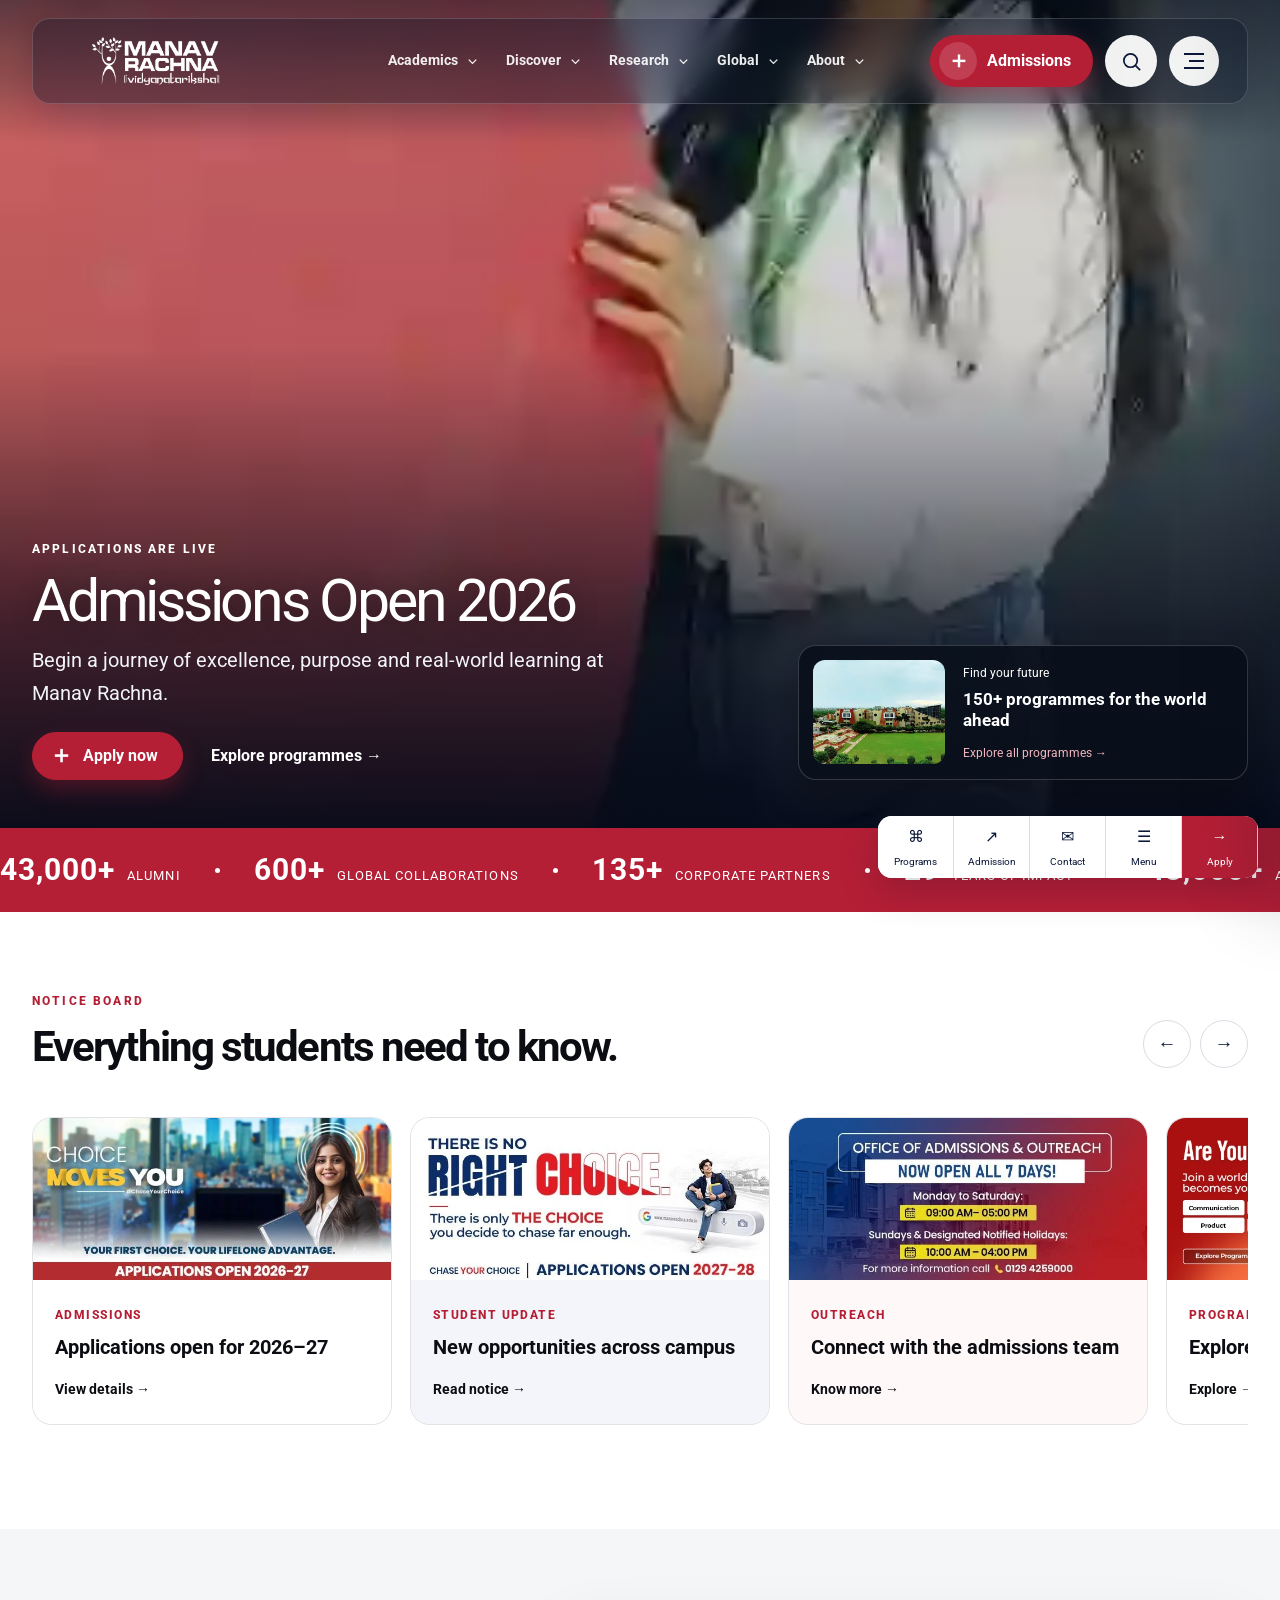
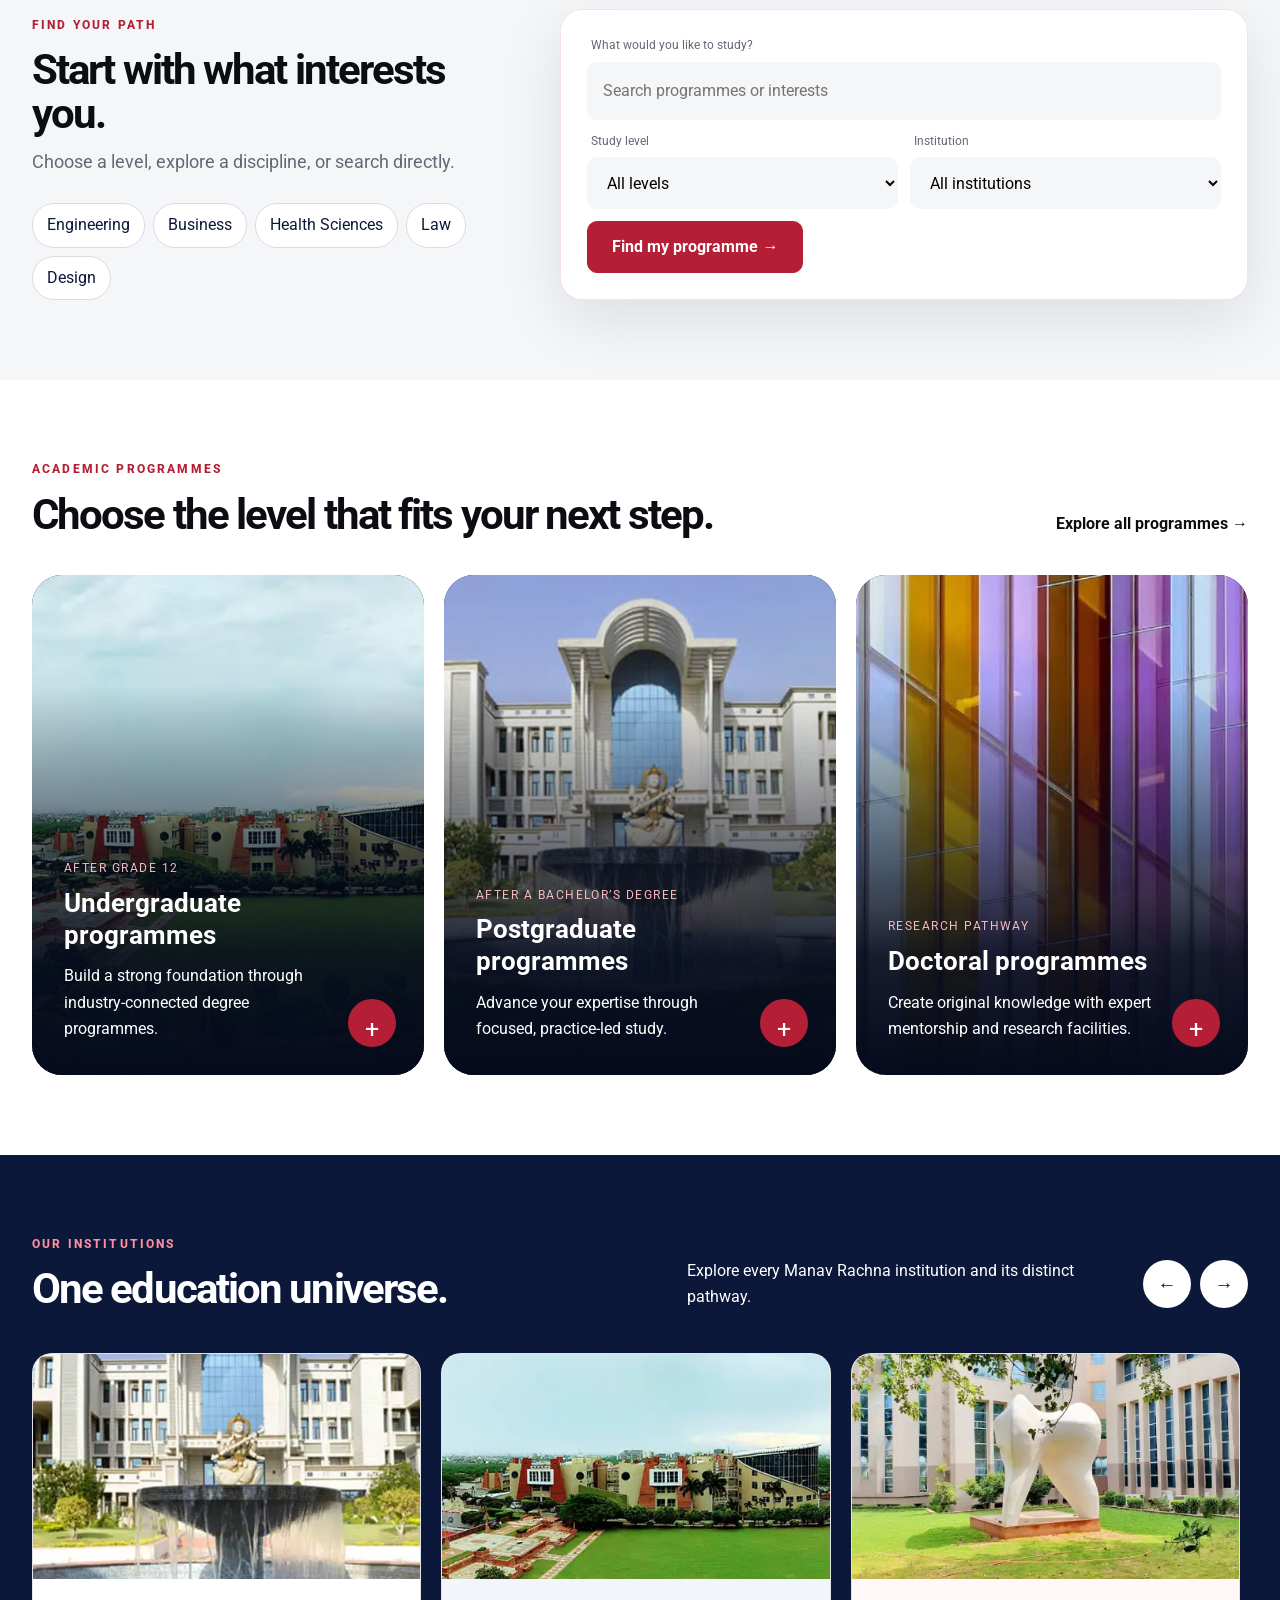
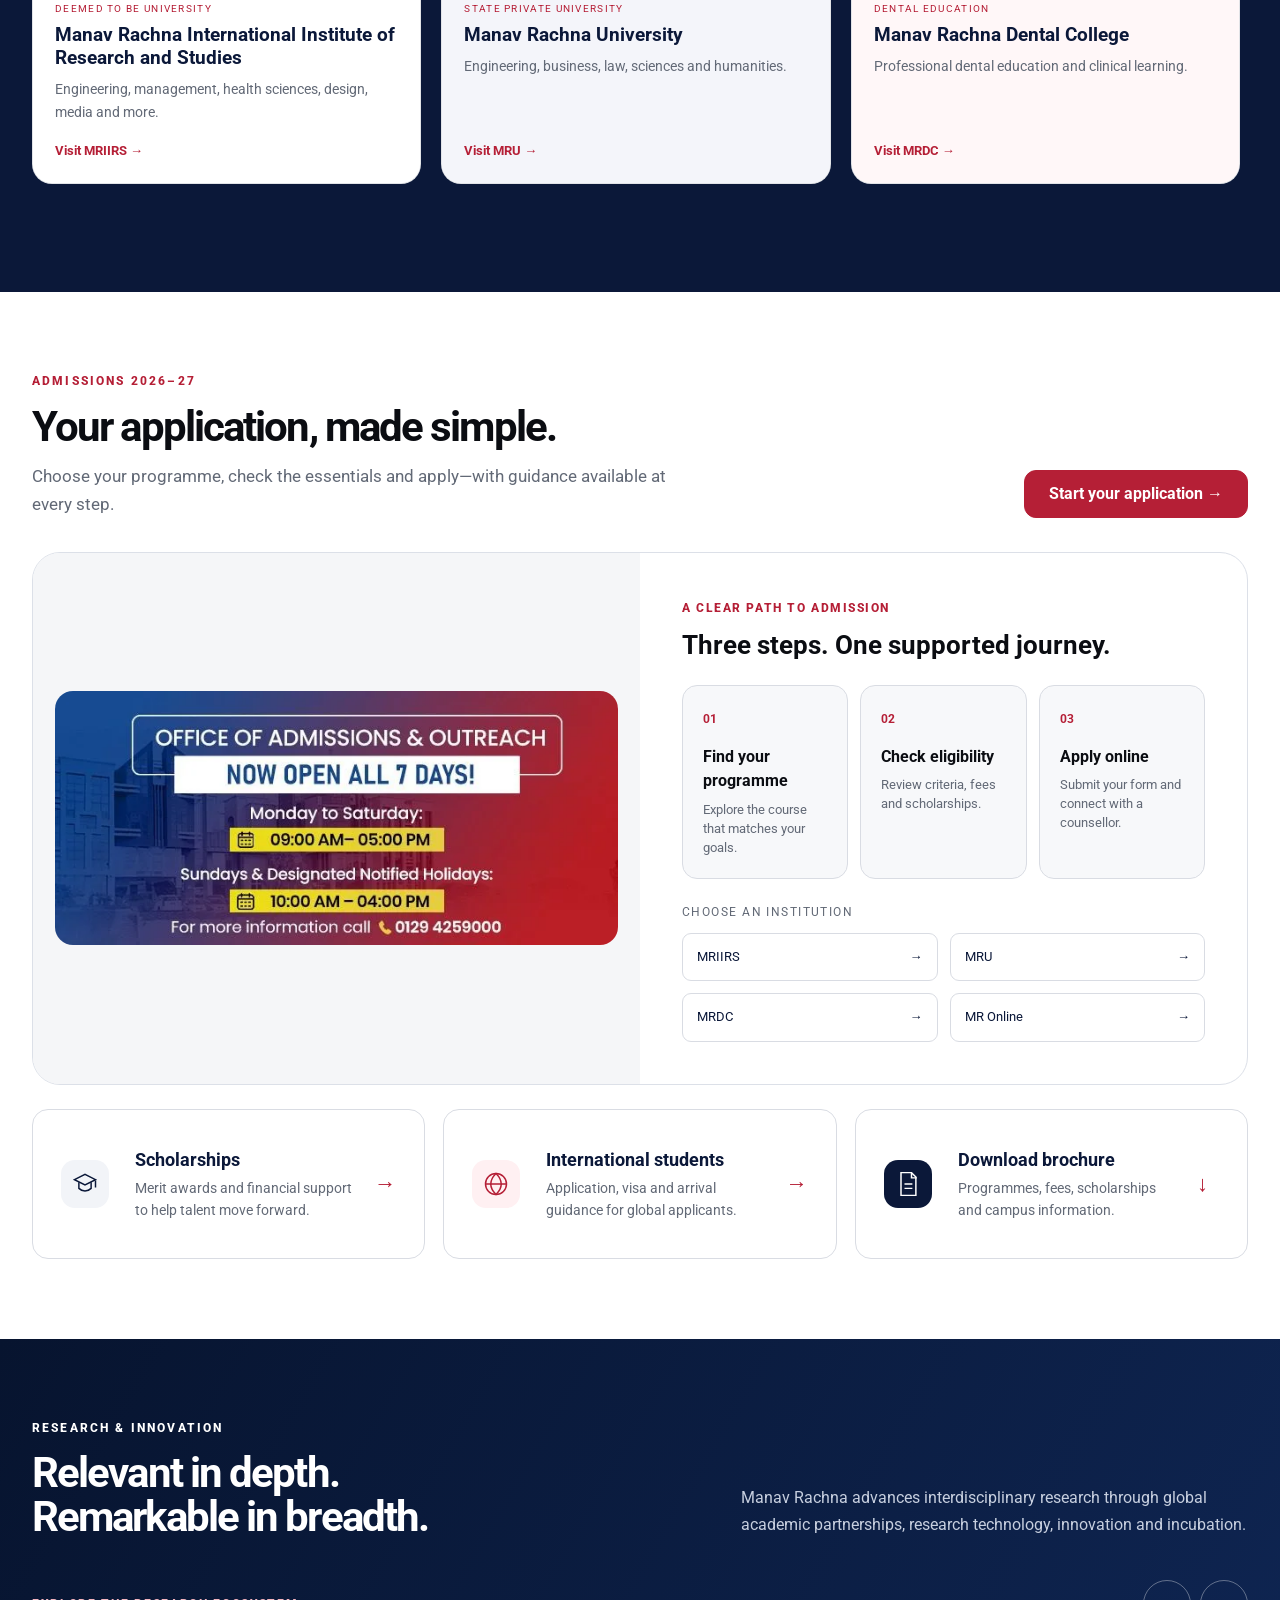
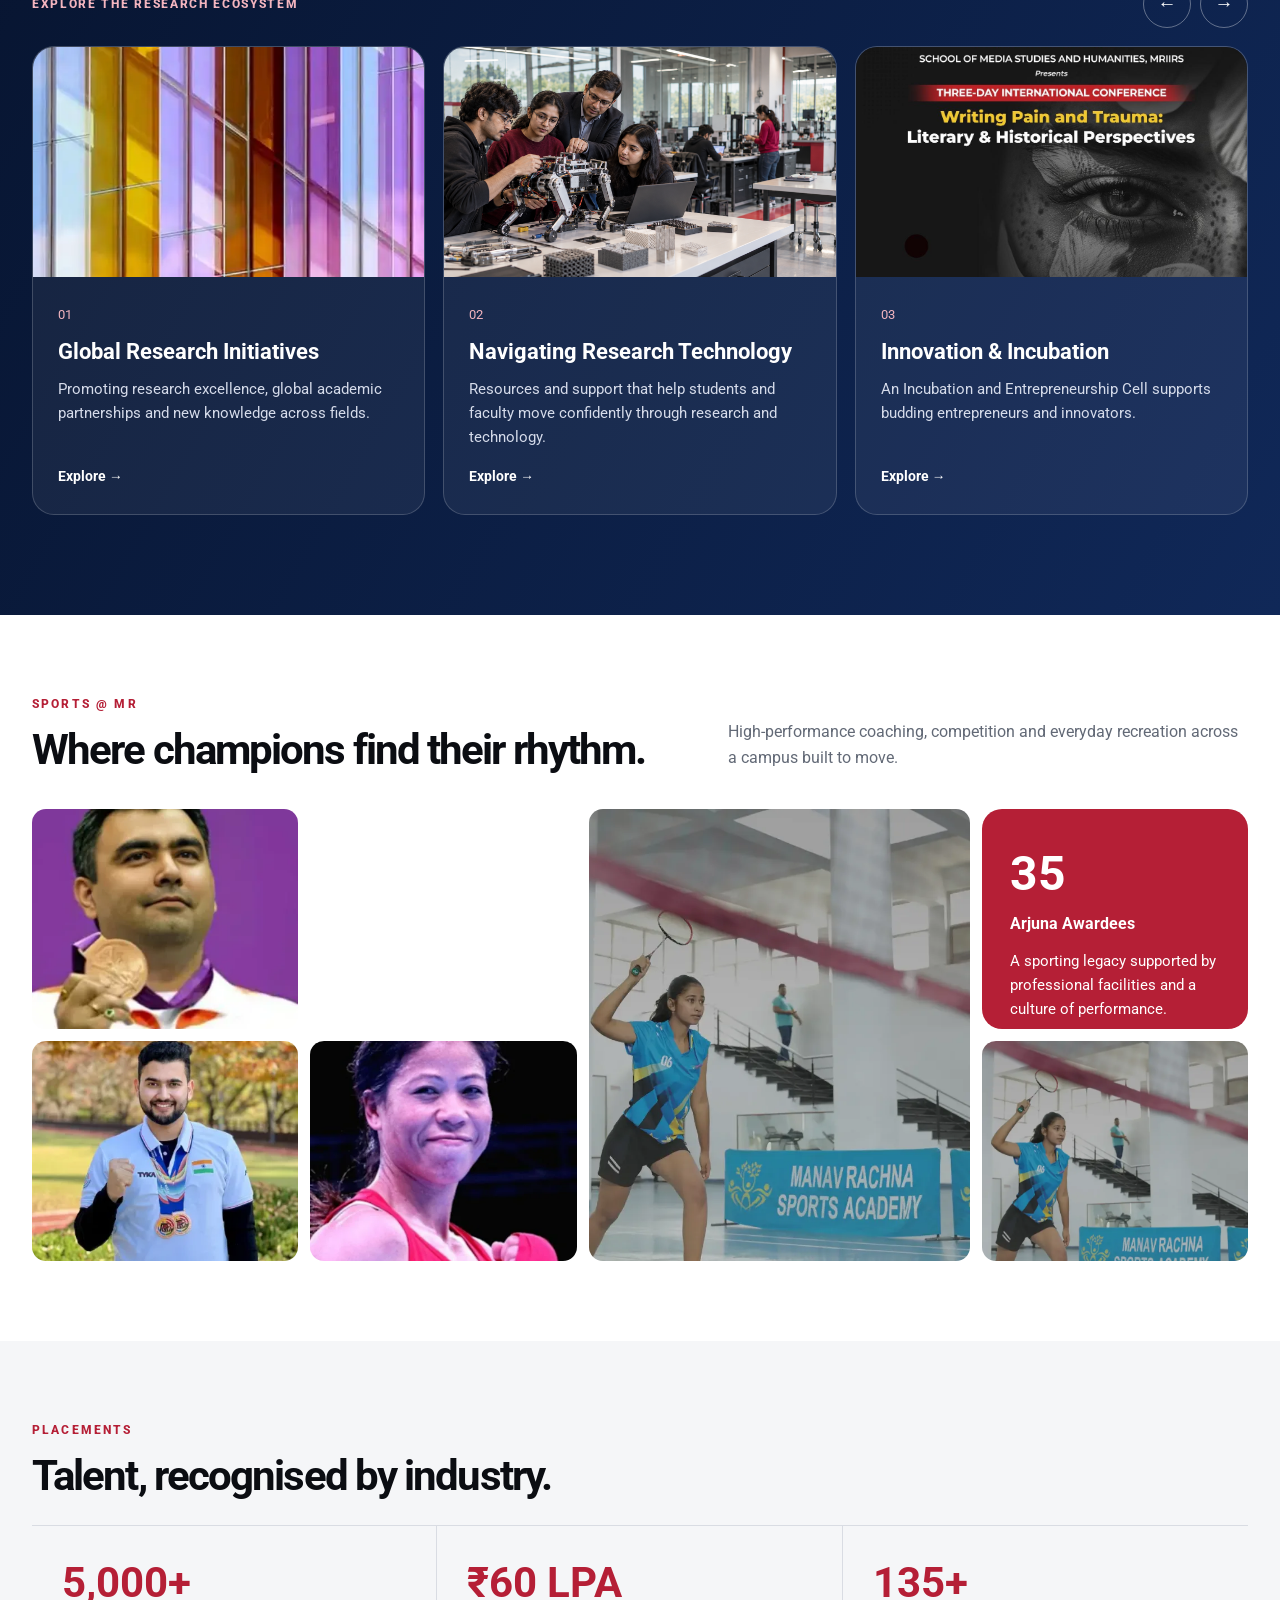
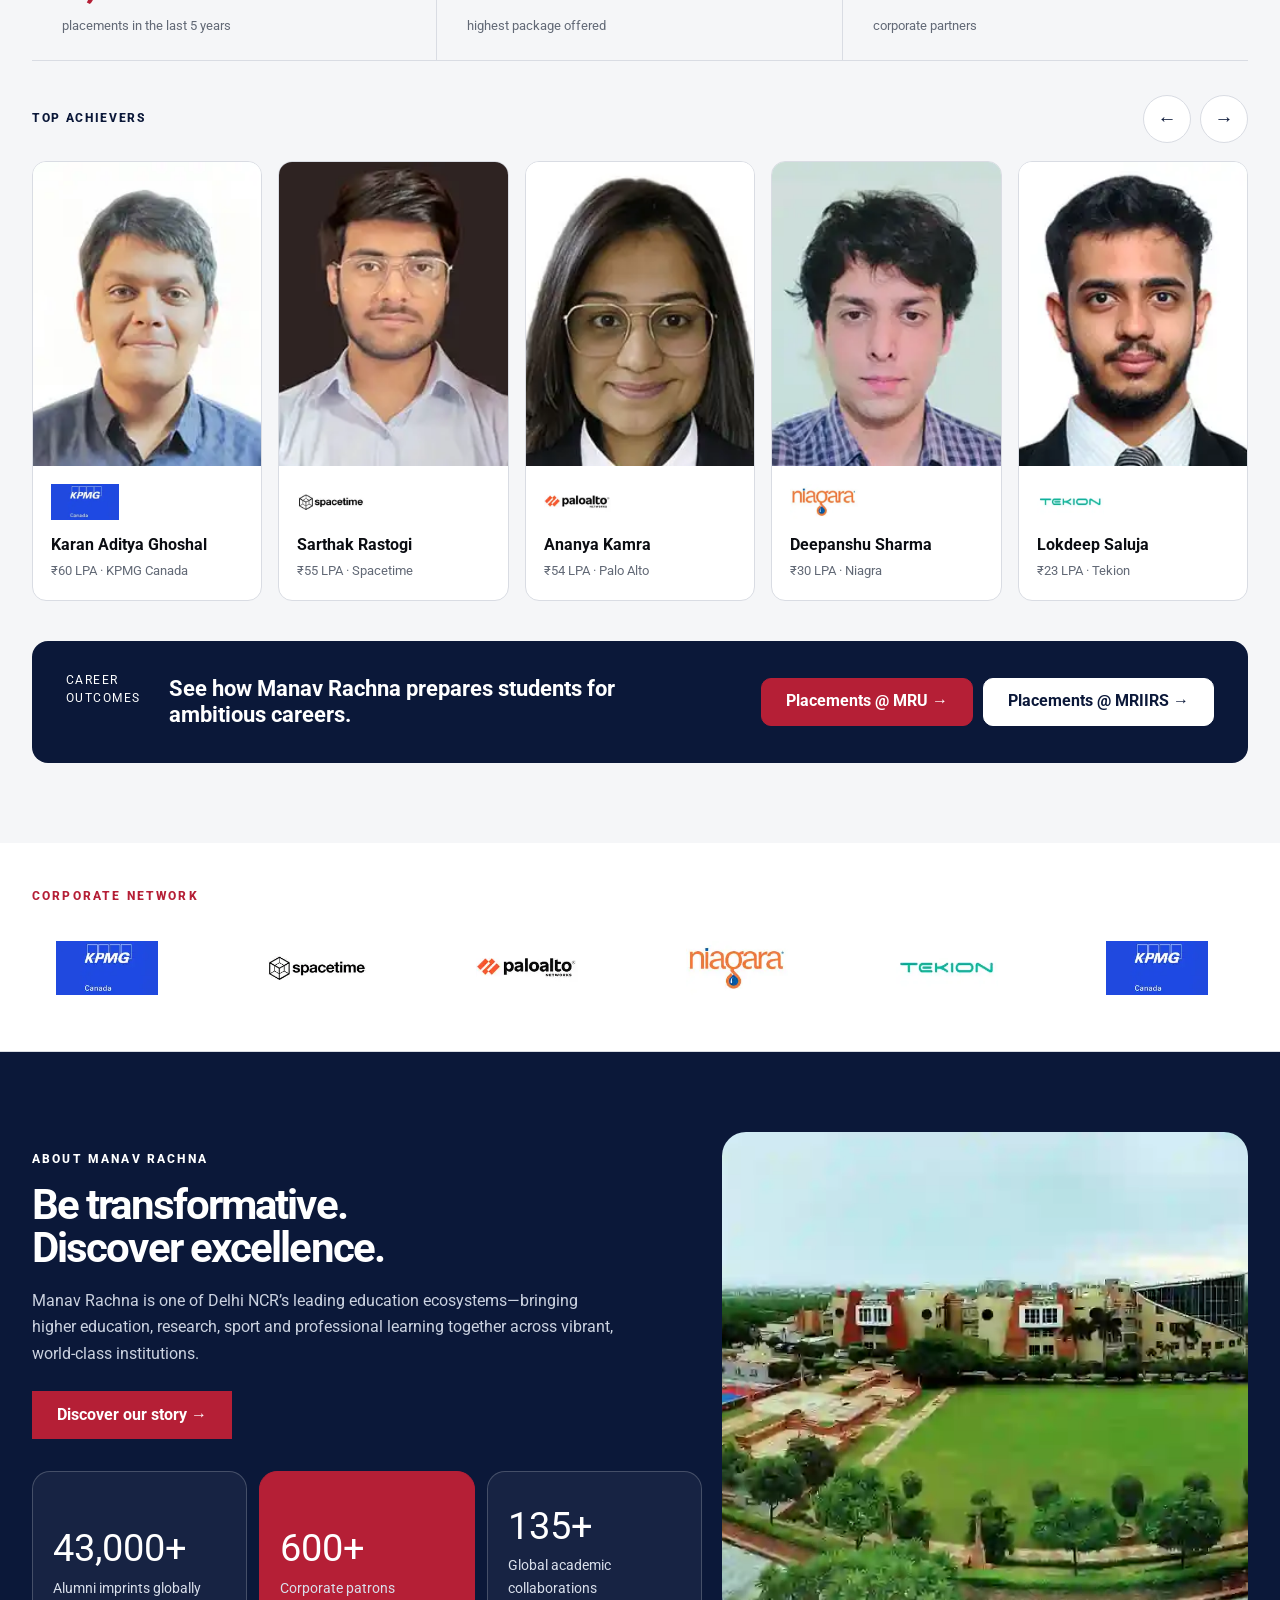
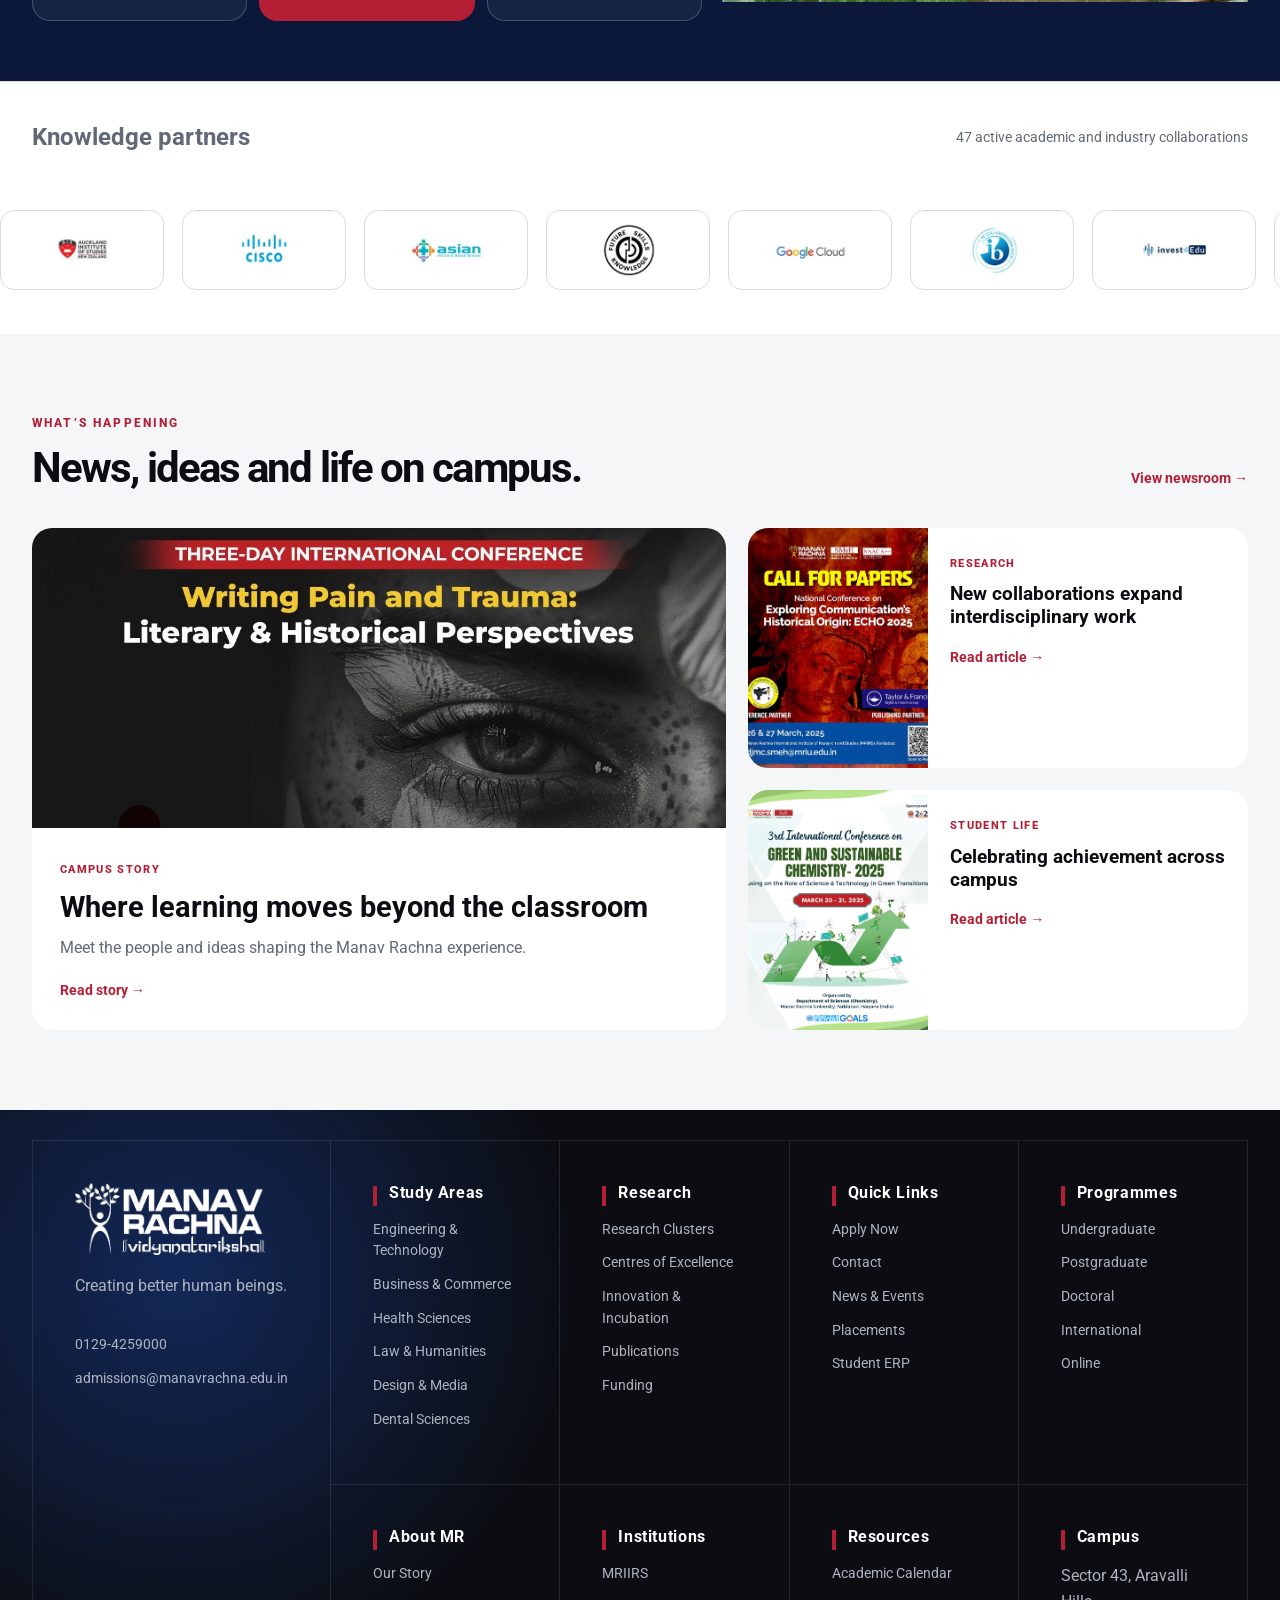
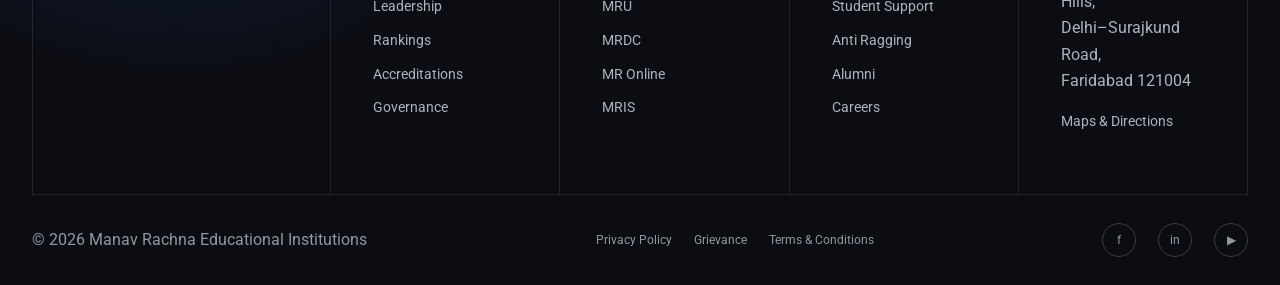
==== index.html @ c0ce1653 "Revert "Move hero stats into dedicated impact strip" This reverts commit 8617b9348f860c47206bb732fe9" ====
<!doctype html><html lang="en"><head><meta charset="utf-8"><meta name="viewport" content="width=device-width,initial-scale=1"><meta name="description" content="Manav Rachna homepage redesign concept"><title>Manav Rachna | Homepage Concept</title><link rel="preconnect" href="https://fonts.googleapis.com"><link rel="preconnect" href="https://fonts.gstatic.com" crossorigin><link href="https://fonts.googleapis.com/css2?family=Roboto:wght@300;400;500;600;700;900&display=swap" rel="stylesheet"><link rel="stylesheet" href="styles.css"></head><body>
<a class="skip-link" href="#main">Skip to content</a>
<header class="site-header" id="top"><div class="main-nav shell"><a class="brand" href="#top"><img src="assets/manav-rachna-logo.png" alt="Manav Rachna"></a><nav class="desktop-nav" aria-label="Primary"><button data-menu="academics">Academics <svg viewBox="0 0 16 16" aria-hidden="true"><path d="m4 6 4 4 4-4"/></svg></button><button data-menu="discover">Discover <svg viewBox="0 0 16 16" aria-hidden="true"><path d="m4 6 4 4 4-4"/></svg></button><button data-menu="research">Research <svg viewBox="0 0 16 16" aria-hidden="true"><path d="m4 6 4 4 4-4"/></svg></button><button data-menu="global">Global <svg viewBox="0 0 16 16" aria-hidden="true"><path d="m4 6 4 4 4-4"/></svg></button><button data-menu="about">About <svg viewBox="0 0 16 16" aria-hidden="true"><path d="m4 6 4 4 4-4"/></svg></button></nav><div class="header-actions"><a class="header-admission" href="https://apply.manavrachna.edu.in/"><span>＋</span> Admissions</a><button class="search" aria-label="Search"><svg viewBox="0 0 24 24" aria-hidden="true"><circle cx="11" cy="11" r="7"/><path d="m16 16 5 5"/></svg></button><button class="menu-btn" aria-expanded="false" aria-label="Open navigation"><i></i><i></i><i></i></button></div></div>
<div class="mega-wrap" aria-hidden="true">
<div class="mega shell" id="mega-academics"><div class="mega-side"><span class="eyebrow">Academics</span><h2>Choose your learning path.</h2><a class="mega-cta" href="#programs">View all programmes →</a></div><div class="mega-column"><h3>Study level</h3><a href="#programs">Undergraduate</a><a href="#programs">Postgraduate</a><a href="#programs">Doctoral Programmes</a><a href="#programs">Online Education</a></div><div class="mega-column"><h3>MRIIRS schools</h3><a href="#institutions">Engineering & Technology</a><a href="#institutions">Computer Applications</a><a href="#institutions">Leadership & Management</a><a href="#institutions">Allied Health Sciences</a><a href="#institutions">Design · Media · Commerce</a></div><div class="mega-column"><h3>MRU schools</h3><a href="#institutions">Engineering</a><a href="#institutions">Business</a><a href="#institutions">Law</a><a href="#institutions">Education & Humanities</a><a href="#institutions">Sciences</a></div></div>
<div class="mega shell" id="mega-discover"><div class="mega-side"><span class="eyebrow">Discover</span><h2>Campus life beyond the classroom.</h2><a class="mega-cta" href="#sports">Explore life at MR →</a></div><div class="mega-column"><h3>Campus experience</h3><a href="#sports">Sports @ MR</a><a href="#events">Life at Manav Rachna</a><a href="#events">Beyond Academics</a><a href="#">Virtual Tour</a><a href="#">Ragging Free Campus</a></div><div class="mega-column"><h3>Students & careers</h3><a href="#placements">Career Management Centre</a><a href="#">Student Facilitation Centre</a><a href="#">Manovriti</a><a href="#">Student Grievances</a><a href="#">Student ERP</a></div><div class="mega-column"><h3>In the community</h3><a href="#events">News & Events</a><a href="#events">Campus Buzz</a><a href="#events">Radio Manav Rachna</a><a href="#about">Give @ MR</a><a href="#contact">Careers at MR</a></div></div>
<div class="mega shell" id="mega-research"><div class="mega-side"><span class="eyebrow">Research</span><h2>Research with relevance and depth.</h2><a class="mega-cta" href="#research">Explore research →</a></div><div class="mega-column"><h3>Explore</h3><a href="#research">Research Clusters</a><a href="#research">Global Research Initiatives</a><a href="#research">Awards & Accomplishments</a><a href="#research">Journals</a></div><div class="mega-column"><h3>Innovation</h3><a href="#research">Innovation</a><a href="#research">Incubation</a><a href="#research">Funding Opportunities</a><a href="#research">Research Technology</a></div><div class="mega-column"><h3>Centres</h3><a href="#research">Centres of Excellence</a><a href="#research">Advanced Water Technology</a><a href="#research">Centre for Distance Education</a><a href="#research">Corporate Partnerships</a></div></div>
<div class="mega shell" id="mega-global"><div class="mega-side"><span class="eyebrow">Global</span><h2>Learning without borders.</h2><a class="mega-cta" href="#about">See global impact →</a></div><div class="mega-column"><h3>Global engagement</h3><a href="#">International Collaborations</a><a href="#">MR Global Connect</a><a href="#">Global Mobility Programs</a><a href="#">Beyond the Borders</a></div><div class="mega-column"><h3>Institutions</h3><a href="#institutions">MRIIRS</a><a href="#institutions">MRU</a><a href="#institutions">MRDC</a><a href="#institutions">MR Online</a><a href="#institutions">MRIS</a></div><div class="mega-column"><h3>Admissions</h3><a href="#admissions">Apply Now</a><a href="#admissions">Scholarships</a><a href="#admissions">International Students</a><a href="#admissions">Download Brochure</a></div></div>
<div class="mega shell" id="mega-about"><div class="mega-side"><span class="eyebrow">About MR</span><h2>Education shaped by purpose.</h2><a class="mega-cta" href="#about">Our story →</a></div><div class="mega-column"><h3>Who we are</h3><a href="#about">Overview</a><a href="#about">Founder’s Vision & Mission</a><a href="#about">Leadership Team</a><a href="#about">Our Legacy</a><a href="#about">Values & Strengths</a></div><div class="mega-column"><h3>Recognition</h3><a href="#about">Accreditations & Ranking</a><a href="#about">The Ripple Effect</a><a href="#about">Equity & Inclusion</a><a href="#about">Alumni</a></div><div class="mega-column"><h3>Connect</h3><a href="#events">Media Coverage</a><a href="#events">Notices & Announcements</a><a href="#contact">Contact Us</a><a href="#contact">Careers</a></div></div></div>
<aside class="mobile-drawer" aria-hidden="true"><div class="drawer-head"><img src="assets/manav-rachna-logo.png" alt="Manav Rachna"><button class="drawer-close" aria-label="Close menu">×</button></div><div class="drawer-grid"><section><h3>Academics</h3><a href="#programs">Undergraduate</a><a href="#programs">Postgraduate</a><a href="#programs">Doctoral Programmes</a><a href="#institutions">Schools & Institutions</a></section><section><h3>Discover</h3><a href="#sports">Sports @ MR</a><a href="#events">Campus Life</a><a href="#placements">Placements</a><a href="#events">News & Events</a></section><section><h3>Research & Global</h3><a href="#research">Research Clusters</a><a href="#research">Innovation & Incubation</a><a href="#">International Collaborations</a><a href="#">Global Mobility</a></section><section><h3>About MR</h3><a href="#about">Our Story</a><a href="#about">Leadership</a><a href="#about">Rankings & Accreditations</a><a href="#contact">Contact</a></section></div><div class="drawer-foot"><p>Ready to take the next step?</p><a class="button" href="#admissions">Start your application →</a></div></aside></header>
<main id="main"><section class="hero"><div class="hero-media"><video autoplay muted loop playsinline poster="assets/mr/6a9a65b21e1111788503474.webp"><source src="assets/mr/2-video_ont9hO4E.mp4" type="video/mp4"></video></div><div class="hero-panel"><div class="shell hero-content"><div><span class="eyebrow light">Applications are live</span><h1>Admissions Open 2026</h1><p>Begin a journey of excellence, purpose and real-world learning at Manav Rachna.</p><div class="hero-actions"><a class="button" href="https://apply.manavrachna.edu.in/"><span>＋</span> Apply now</a><a class="text-link light" href="#program-search">Explore programmes →</a></div></div><article class="hero-promo"><img src="assets/mr/65715f09c1e2c1701928713.webp" alt="Manav Rachna University campus"><div><span>Find your future</span><h3>150+ programmes for the world ahead</h3><a href="#programs">Explore all programmes →</a></div></article></div></div></section>
<div class="stats-marquee"><div><span><b data-count="43000" data-suffix="+">0</b> Alumni</span><i></i><span><b data-count="600" data-suffix="+">0</b> Global collaborations</span><i></i><span><b data-count="135" data-suffix="+">0</b> Corporate partners</span><i></i><span><b data-count="29">0</b> Years of impact</span><i></i><span><b data-count="43000" data-suffix="+">0</b> Alumni</span><i></i><span><b data-count="600" data-suffix="+">0</b> Global collaborations</span><i></i><span><b data-count="135" data-suffix="+">0</b> Corporate partners</span><i></i><span><b data-count="29">0</b> Years of impact</span></div></div>
<section class="section notices" id="notices"><div class="shell"><div class="split-head"><div><span class="eyebrow">Notice board</span><h2>Everything students need to know.</h2></div><div class="slider-controls"><button class="notice-prev" aria-label="Previous notices">←</button><button class="notice-next" aria-label="Next notices">→</button></div></div><div class="notice-scroller"><article><img src="assets/mr/notices/Applicationopen26-27.webp" alt="Admissions open 2026-27"><div><span>Admissions</span><h3>Applications open for 2026–27</h3><a href="#admissions">View details →</a></div></article><article><img src="assets/mr/notices/new_slider.webp" alt="Manav Rachna student notice"><div><span>Student update</span><h3>New opportunities across campus</h3><a href="#">Read notice →</a></div></article><article><img src="assets/mr/notices/Admissions&amp;Outreach.webp" alt="Admissions and outreach"><div><span>Outreach</span><h3>Connect with the admissions team</h3><a href="#contact">Know more →</a></div></article><article><img src="assets/mr/notices/Website card Design.webp" alt="Design programmes"><div><span>Programmes</span><h3>Explore careers in design</h3><a href="#programs">Explore →</a></div></article><article><img src="assets/mr/notices/Website card LAW.webp" alt="Law programmes"><div><span>Programmes</span><h3>Build your future in law</h3><a href="#programs">Explore →</a></div></article><article><img src="assets/mr/notices/Website card MBA (1).webp" alt="MBA programmes"><div><span>Programmes</span><h3>Management for the modern world</h3><a href="#programs">Explore →</a></div></article><article><img src="assets/mr/notices/mindler_card.webp" alt="Career guidance"><div><span>Guidance</span><h3>Career discovery and counselling</h3><a href="#">Learn more →</a></div></article></div></div></section>
<section class="section program-search" id="program-search"><div class="shell search-layout"><div class="path-intro"><span class="eyebrow">Find your path</span><h2>Start with what interests you.</h2><p>Choose a level, explore a discipline, or search directly.</p><div class="path-chips"><button>Engineering</button><button>Business</button><button>Health Sciences</button><button>Law</button><button>Design</button></div></div><form class="finder"><label><span>What would you like to study?</span><input type="search" placeholder="Search programmes or interests"></label><div class="finder-row"><label><span>Study level</span><select><option>All levels</option><option>Undergraduate</option><option>Postgraduate</option><option>Doctoral</option></select></label><label><span>Institution</span><select><option>All institutions</option><option>MRIIRS</option><option>MRU</option><option>MRDC</option></select></label></div><button class="button">Find my programme →</button></form></div></section>
<section class="section programs" id="programs"><div class="shell"><div class="section-head"><div><span class="eyebrow">Academic programmes</span><h2>Choose the level that fits your next step.</h2></div><a class="text-link" href="#program-search">Explore all programmes →</a></div><div class="academic-showcase"><a class="academic-card" href="#program-search"><img src="assets/mr/65715f09c1e2c1701928713.webp" alt="Undergraduate students at Manav Rachna"><div><small>After Grade 12</small><h3>Undergraduate programmes</h3><p>Build a strong foundation through industry-connected degree programmes.</p><span>Explore UG +</span></div></a><a class="academic-card" href="#program-search"><img src="assets/mr/65715f28889b31701928744.webp" alt="Postgraduate learning at Manav Rachna"><div><small>After a Bachelor’s degree</small><h3>Postgraduate programmes</h3><p>Advance your expertise through focused, practice-led study.</p><span>Explore PG +</span></div></a><a class="academic-card" href="#program-search"><img src="assets/mr/bitology.webp" alt="Research at Manav Rachna"><div><small>Research pathway</small><h3>Doctoral programmes</h3><p>Create original knowledge with expert mentorship and research facilities.</p><span>Explore PhD +</span></div></a></div></div></section>
<section class="section gray institutions" id="institutions"><div class="shell"><div class="section-head"><div><span class="eyebrow">Our institutions</span><h2>One education universe.</h2></div><div class="section-tools"><p>Explore every Manav Rachna institution and its distinct pathway.</p><div class="slider-controls"><button class="institution-prev" aria-label="Previous institution">←</button><button class="institution-next" aria-label="Next institution">→</button></div></div></div><div class="institution-track"><a class="institution-card" href="https://manavrachna.edu.in/mriirs"><img src="assets/mr/65715f28889b31701928744.webp" alt="MRIIRS campus"><div><span>Deemed to be University</span><h3>Manav Rachna International Institute of Research and Studies</h3><p>Engineering, management, health sciences, design, media and more.</p><b>Visit MRIIRS →</b></div></a><a class="institution-card" href="https://manavrachna.edu.in/mru"><img src="assets/mr/65715f09c1e2c1701928713.webp" alt="Manav Rachna University campus"><div><span>State Private University</span><h3>Manav Rachna University</h3><p>Engineering, business, law, sciences and humanities.</p><b>Visit MRU →</b></div></a><a class="institution-card" href="https://manavrachna.edu.in/mrdc"><img src="assets/mr/658f9d5123bd51703910737.webp" alt="Dental College"><div><span>Dental education</span><h3>Manav Rachna Dental College</h3><p>Professional dental education and clinical learning.</p><b>Visit MRDC →</b></div></a><a class="institution-card" href="https://manavrachnaonline.com/"><img src="assets/mr/65852b70b49151703226224.webp" alt="Online education"><div><span>Online education</span><h3>MR Centre for Distance & Online Education</h3><p>Flexible learning designed for working professionals.</p><b>Visit MR Online →</b></div></a><a class="institution-card" href="https://mris.edu.in/"><img src="assets/mr/65852b93520c11703226259.webp" alt="International School"><div><span>School education</span><h3>Manav Rachna International Schools</h3><p>Future-focused school education across India.</p><b>Visit MRIS →</b></div></a></div></div></section>
<section class="section admissions" id="admissions"><div class="shell admission-intro"><div><span class="eyebrow">Admissions 2026–27</span><h2>Your application, made simple.</h2><p>Choose your programme, check the essentials and apply—with guidance available at every step.</p></div><a class="button" href="https://apply.manavrachna.edu.in/">Start your application →</a></div><div class="shell admissions-stage"><div class="admissions-visual"><img src="assets/mr/notices/Admissions&amp;Outreach.webp" alt="Admissions and outreach at Manav Rachna"></div><div class="admissions-journey"><span class="flow-label">A clear path to admission</span><h3>Three steps. One supported journey.</h3><div class="journey-grid"><article><b>01</b><h4>Find your programme</h4><p>Explore the course that matches your goals.</p></article><article><b>02</b><h4>Check eligibility</h4><p>Review criteria, fees and scholarships.</p></article><article><b>03</b><h4>Apply online</h4><p>Submit your form and connect with a counsellor.</p></article></div><div class="admission-routes"><span>Choose an institution</span><a href="https://apply.manavrachna.edu.in/mriirs">MRIIRS <b>→</b></a><a href="https://apply.manavrachna.edu.in/mru">MRU <b>→</b></a><a href="https://apply.manavrachna.edu.in/mriirs">MRDC <b>→</b></a><a href="https://apply.manavrachnaonline.com">MR Online <b>→</b></a></div></div></div><div class="shell admissions-cards"><a href="https://manavrachna.edu.in/tuition-and-financial-aid/scholarships"><svg viewBox="0 0 32 32" aria-hidden="true"><path d="M4 11 16 5l12 6-12 6L4 11Z"/><path d="M9 14v7c4 4 10 4 14 0v-7M28 12v8"/></svg><div><b>Scholarships</b><p>Merit awards and financial support to help talent move forward.</p></div><em>→</em></a><a href="#contact"><svg viewBox="0 0 32 32" aria-hidden="true"><circle cx="16" cy="16" r="12"/><path d="M4 16h24M16 4c4 4 6 8 6 12s-2 8-6 12c-4-4-6-8-6-12s2-8 6-12Z"/></svg><div><b>International students</b><p>Application, visa and arrival guidance for global applicants.</p></div><em>→</em></a><a href="#"><svg viewBox="0 0 32 32" aria-hidden="true"><path d="M8 3h12l5 5v21H8V3Z"/><path d="M20 3v6h6M12 16h9M12 21h9"/></svg><div><b>Download brochure</b><p>Programmes, fees, scholarships and campus information.</p></div><em>↓</em></a></div></section>
<section class="section research" id="research"><div class="shell research-head"><div><span class="eyebrow light">Research & innovation</span><h2>Relevant in depth.<br>Remarkable in breadth.</h2></div><p>Manav Rachna advances interdisciplinary research through global academic partnerships, research technology, innovation and incubation.</p></div><div class="shell research-carousel-head"><span>Explore the research ecosystem</span><div class="slider-controls"><button class="research-prev" aria-label="Previous research story">←</button><button class="research-next" aria-label="Next research story">→</button></div></div><div class="shell research-track"><a href="https://manavrachna.edu.in/research-and-innovation/global-research-initiatives"><img src="assets/mr/bitology.webp" alt="Global research initiatives"><div><small>01</small><h3>Global Research Initiatives</h3><p>Promoting research excellence, global academic partnerships and new knowledge across fields.</p><b>Explore →</b></div></a><a href="https://manavrachna.edu.in/research-and-innovation/research-technology"><img src="assets/research-lab.png" alt="Research technology at Manav Rachna"><div><small>02</small><h3>Navigating Research Technology</h3><p>Resources and support that help students and faculty move confidently through research and technology.</p><b>Explore →</b></div></a><a href="https://manavrachna.edu.in/research-and-innovation/innovation"><img src="assets/mr/67b5acbea72bd1739959486.jpg" alt="Innovation and incubation"><div><small>03</small><h3>Innovation & Incubation</h3><p>An Incubation and Entrepreneurship Cell supports budding entrepreneurs and innovators.</p><b>Explore →</b></div></a><a href="https://manavrachna.edu.in/research-and-innovation/research-clusters"><img src="assets/mr/67b5aef44d5df1739960052.jpg" alt="Interdisciplinary research clusters"><div><small>04</small><h3>Eight Research Clusters</h3><p>Dynamic clusters drive interdisciplinary research across the Manav Rachna ecosystem.</p><b>Explore →</b></div></a></div></section>
<section class="section sports" id="sports"><div class="sports-shell"><div class="section-head"><div><span class="eyebrow">Sports @ MR</span><h2>Where champions find their rhythm.</h2></div><p>High-performance coaching, competition and everyday recreation across a campus built to move.</p></div><div class="sports-mosaic"><article class="sports-copy"><b data-count="35">0</b><span>Arjuna Awardees</span><p>A sporting legacy supported by professional facilities and a culture of performance.</p><a href="#">Explore Sports @ MR →</a></article><figure><img src="assets/mr/SportAtMR-img1.webp" alt="Squash at Manav Rachna"><figcaption><b>Squash</b><span>Purpose-built courts for focused training.</span></figcaption></figure><figure class="tall"><img src="assets/mr/SportAtMR-bigImg.webp" alt="High performance sport"><figcaption><b>High Performance</b><span>Coaching, conditioning and competitive excellence.</span></figcaption></figure><figure><img src="assets/mr/SportAtMR-img2.webp" alt="Shooting range at Manav Rachna"><figcaption><b>Shooting Range</b><span>Precision-led training in a professional environment.</span></figcaption></figure><figure><img src="assets/mr/SportAtMR-img3.webp" alt="Indoor sports at Manav Rachna"><figcaption><b>Indoor Arena</b><span>Year-round space for training and competition.</span></figcaption></figure><figure class="sports-extra"><img src="assets/mr/SportAtMR-bigImg.webp" alt="Team sports at Manav Rachna"><figcaption><b>Team Sports</b><span>Cricket, football, basketball and volleyball.</span></figcaption></figure></div></div></section>
<section class="section gray placements" id="placements"><div class="shell"><div class="placement-top"><div><span class="eyebrow">Placements</span><h2>Talent, recognised by industry.</h2></div></div><div class="placement-stats"><div><b data-count="5000" data-suffix="+">0</b><span>placements in the last 5 years</span></div><div><b data-count="60" data-prefix="₹" data-suffix=" LPA">0</b><span>highest package offered</span></div><div><b data-count="135" data-suffix="+">0</b><span>corporate partners</span></div></div><div class="placement-track-head"><span>Top achievers</span><div class="slider-controls"><button class="placement-prev" aria-label="Previous achievers">←</button><button class="placement-next" aria-label="Next achievers">→</button></div></div><div class="achievers"><article><img src="assets/mr/KaranAditya.webp" alt="Karan Aditya"><div><img src="assets/mr/KPMGCanada_logo.webp" alt="KPMG"><h3>Karan Aditya Ghoshal</h3><p>₹60 LPA · KPMG Canada</p></div></article><article><img src="assets/mr/SarthakRastogi.webp" alt="Sarthak Rastogi"><div><img src="assets/mr/Spacetime_logo.webp" alt="Spacetime"><h3>Sarthak Rastogi</h3><p>₹55 LPA · Spacetime</p></div></article><article><img src="assets/mr/AnanyaKamra.webp" alt="Ananya Kamra"><div><img src="assets/mr/paloalto_logo.webp" alt="Palo Alto"><h3>Ananya Kamra</h3><p>₹54 LPA · Palo Alto</p></div></article><article><img src="assets/mr/DeepanshuSharma.webp" alt="Deepanshu Sharma"><div><img src="assets/mr/Niagra_logo.webp" alt="Niagra"><h3>Deepanshu Sharma</h3><p>₹30 LPA · Niagra</p></div></article><article><img src="assets/mr/LokdeepSaluja.webp" alt="Lokdeep Saluja"><div><img src="assets/mr/Tekion_logo.webp" alt="Tekion"><h3>Lokdeep Saluja</h3><p>₹23 LPA · Tekion</p></div></article></div><div class="placement-cta"><div><span>Career outcomes</span><h3>See how Manav Rachna prepares students for ambitious careers.</h3></div><div><a class="button" href="https://manavrachna.edu.in/mru/placements/overview">Placements @ MRU →</a><a class="button white" href="https://manavrachna.edu.in/mriirs/placements/overview">Placements @ MRIIRS →</a></div></div></div></section>
<section class="partners section-sm"><div class="shell"><span class="eyebrow">Corporate network</span><div class="logo-row"><img src="assets/mr/KPMGCanada_logo.webp" alt="KPMG"><img src="assets/mr/Spacetime_logo.webp" alt="Spacetime"><img src="assets/mr/paloalto_logo.webp" alt="Palo Alto"><img src="assets/mr/Niagra_logo.webp" alt="Niagra"><img src="assets/mr/Tekion_logo.webp" alt="Tekion"></div></div></section>
<section class="section about" id="about"><div class="shell about-transform"><div class="about-story"><span class="eyebrow light">About Manav Rachna</span><h2>Be transformative.<br>Discover excellence.</h2><p>Manav Rachna is one of Delhi NCR’s leading education ecosystems—bringing higher education, research, sport and professional learning together across vibrant, world-class institutions.</p><a class="button about-cta" href="https://manavrachna.edu.in/about-us/overview">Discover our story →</a></div><div class="about-image"><img src="assets/mr/notices/college-mru.webp" alt="Manav Rachna campus life"></div><div class="about-stats"><div class="about-stat"><b data-count="43000" data-suffix="+">0</b><span>Alumni imprints globally</span></div><div class="about-stat red"><b data-count="600" data-suffix="+">0</b><span>Corporate patrons</span></div><div class="about-stat"><b data-count="135" data-suffix="+">0</b><span>Global academic collaborations</span></div></div></div><div class="knowledge"><div class="shell knowledge-head"><p>Knowledge partners</p><span>47 active academic and industry collaborations</span></div><div class="knowledge-viewport"><div class="knowledge-logos" data-logo-library="all"></div></div></div></section>
<section class="section gray happening" id="events"><div class="shell"><div class="section-head"><div><span class="eyebrow">What’s happening</span><h2>News, ideas and life on campus.</h2></div><a class="text-link" href="#">View newsroom →</a></div><div class="happening-layout"><article class="happening-lead"><img src="assets/mr/67b5acbea72bd1739959486.jpg" alt="Campus event"><div><span>Campus story</span><h3>Where learning moves beyond the classroom</h3><p>Meet the people and ideas shaping the Manav Rachna experience.</p><a href="#">Read story →</a></div></article><div class="happening-list"><article><img src="assets/mr/67b5aef44d5df1739960052.jpg" alt="Research news"><div><span>Research</span><h3>New collaborations expand interdisciplinary work</h3><a href="#">Read article →</a></div></article><article><img src="assets/mr/67ce79bb1aaae1741584827.png" alt="Campus update"><div><span>Student life</span><h3>Celebrating achievement across campus</h3><a href="#">Read article →</a></div></article></div></div></div></section></main>
<footer id="contact"><div class="footer-grid shell"><div class="footer-brand"><img src="assets/manav-rachna-logo.png" alt="Manav Rachna"><p>Creating better human beings.</p><div class="footer-contact"><a href="tel:01294259000">0129-4259000</a><a href="mailto:admissions@manavrachna.edu.in">admissions@manavrachna.edu.in</a></div></div><div><h3>Study Areas</h3><a href="#programs">Engineering & Technology</a><a href="#programs">Business & Commerce</a><a href="#programs">Health Sciences</a><a href="#programs">Law & Humanities</a><a href="#programs">Design & Media</a><a href="#programs">Dental Sciences</a></div><div><h3>Research</h3><a href="#research">Research Clusters</a><a href="#research">Centres of Excellence</a><a href="#research">Innovation & Incubation</a><a href="#research">Publications</a><a href="#research">Funding</a></div><div><h3>Quick Links</h3><a href="https://apply.manavrachna.edu.in/">Apply Now</a><a href="#contact">Contact</a><a href="#events">News & Events</a><a href="#placements">Placements</a><a href="#">Student ERP</a></div><div><h3>Programmes</h3><a href="#programs">Undergraduate</a><a href="#programs">Postgraduate</a><a href="#programs">Doctoral</a><a href="#programs">International</a><a href="#programs">Online</a></div><div><h3>About MR</h3><a href="#about">Our Story</a><a href="#about">Leadership</a><a href="#about">Rankings</a><a href="#about">Accreditations</a><a href="#about">Governance</a></div><div><h3>Institutions</h3><a href="#institutions">MRIIRS</a><a href="#institutions">MRU</a><a href="#institutions">MRDC</a><a href="#institutions">MR Online</a><a href="#institutions">MRIS</a></div><div><h3>Resources</h3><a href="#">Academic Calendar</a><a href="#">Student Support</a><a href="#">Anti Ragging</a><a href="#">Alumni</a><a href="#">Careers</a></div><div><h3>Campus</h3><p>Sector 43, Aravalli Hills,<br>Delhi–Surajkund Road,<br>Faridabad 121004</p><a href="#">Maps & Directions</a></div></div><div class="footer-bottom shell"><p>© 2026 Manav Rachna Educational Institutions</p><div><a href="#">Privacy Policy</a><a href="#">Grievance</a><a href="#">Terms & Conditions</a></div><div class="socials"><a href="#">f</a><a href="#">in</a><a href="#">▶</a></div></div></footer>
<nav class="quick-actions"><a href="#programs"><span>⌘</span>Programs</a><a href="#admissions"><span>↗</span>Admission</a><a href="#contact"><span>✉</span>Contact</a><button class="quick-menu"><span>☰</span>Menu</button><a class="quick-apply" href="https://apply.manavrachna.edu.in/"><span>→</span>Apply</a></nav><script src="script.js"></script></body></html>
---- styles.css ----
:root{--navy:#0b1839;--blue:#132858;--red:#b51f36;--red2:#d52b3f;--ink:#0b0d12;--white:#fff;--gray:#f2f3f5;--line:#d9dce3;--muted:#626976;--shell:min(1380px,calc(100% - 64px));--ease:cubic-bezier(.22,1,.36,1)}*{box-sizing:border-box}html{scroll-behavior:smooth}body{margin:0;font-family:Roboto,Arial,sans-serif;color:var(--ink);line-height:1.55}img{display:block;max-width:100%}a{color:inherit;text-decoration:none}button,input,select{font:inherit}button{cursor:pointer}.shell{width:var(--shell);margin:auto}.section{padding:108px 0}.section-sm{padding:52px 0}.gray{background:var(--gray)}.dark{background:var(--navy);color:var(--white)}.skip-link{position:fixed;top:-60px;left:18px;background:#fff;padding:12px;z-index:100}.skip-link:focus{top:18px}.eyebrow{display:block;color:var(--red);font-size:12px;font-weight:800;letter-spacing:.18em;text-transform:uppercase;margin-bottom:14px}.eyebrow.light{color:#fff}h1,h2,h3,p{margin-top:0}h1{font-size:clamp(44px,5.6vw,78px);line-height:.96;letter-spacing:-.05em;margin-bottom:26px}h2{font-size:clamp(34px,4vw,56px);line-height:1.03;letter-spacing:-.045em;margin-bottom:22px}h3{line-height:1.2}p{color:var(--muted)}.dark p{color:#c9cfdd}.button{display:inline-flex;align-items:center;justify-content:center;background:var(--red);color:#fff;min-height:48px;padding:0 24px;border:1px solid var(--red);font-weight:700;transition:.25s var(--ease)}.button:hover{background:var(--red2);transform:translateY(-2px)}.button.small{min-height:40px;padding:0 18px;font-size:14px}.button.white{background:#fff;color:var(--navy);border-color:#fff}.button.outline{background:transparent;border-color:#8992a8}.button.dark-button{background:var(--navy);border-color:var(--navy)}.button.outline-dark{background:transparent;color:var(--navy);border-color:var(--navy)}.text-link{font-weight:700}.light{color:#fff}
.site-header{position:relative;z-index:50;background:#fff}.utility{background:var(--navy);color:#fff;font-size:12px}.utility-in{min-height:34px;display:flex;justify-content:space-between;align-items:center}.utility p{margin:0;color:#fff}.utility nav{display:flex;gap:24px}.utility a{opacity:.82}.main-nav{height:82px;display:flex;align-items:center;gap:30px}.brand{width:168px;margin-right:auto}.brand img{width:100%;height:56px;object-fit:contain}.desktop-nav{height:100%;display:flex}.desktop-nav button{height:100%;border:0;background:none;padding:0 14px;color:var(--navy);font-size:14px;font-weight:700}.desktop-nav button.active{color:var(--red)}.header-actions{display:flex;align-items:center;gap:12px}.search,.menu-btn{border:0;background:none;color:var(--navy)}.search{font-size:28px}.menu-btn{display:none;width:42px;height:42px}.menu-btn i{display:block;width:22px;height:2px;background:currentColor;margin:5px auto}.mega-wrap{position:absolute;left:0;right:0;top:116px;background:#fff;box-shadow:0 26px 60px #040c1f29;max-height:0;overflow:hidden;transition:max-height .35s var(--ease)}.mega-wrap.open{max-height:460px}.mega{display:none;grid-template-columns:1.35fr 1fr 1fr 1.1fr;gap:48px;padding:44px 0}.mega.active{display:grid}.mega-intro{border-right:1px solid var(--line);padding-right:38px}.mega h2{font-size:30px}.mega h3{color:var(--red);font-size:12px;letter-spacing:.12em;text-transform:uppercase}.mega a{display:block;font-size:14px;margin:10px 0}.mega-intro>a{font-weight:700}.mega figure{margin:0;background:var(--gray);padding:14px}.mega figure img{width:100%;aspect-ratio:16/9;object-fit:cover}.mega figcaption{font-size:13px;color:var(--navy);font-weight:700;margin-top:12px}.mega aside{background:var(--red);padding:28px}.mega aside p{color:#fff}.mega aside strong{font-size:30px}
.hero{position:relative;height:760px;min-height:calc(100vh - 116px);overflow:hidden;background:var(--navy);color:#fff}.hero video{position:absolute;inset:0;width:100%;height:100%;object-fit:cover}.hero-shade{position:absolute;inset:0;background:linear-gradient(90deg,#020818d6 0%,#02081880 44%,#02081814 78%),linear-gradient(0deg,#02081880,transparent 45%)}.hero-content{position:relative;z-index:2;padding-top:clamp(130px,18vh,210px)}.hero-content p{font-size:19px;max-width:600px;color:#eef1f7}.hero-actions{display:flex;align-items:center;gap:28px;margin-top:34px}.hero-rail{position:absolute;z-index:3;right:25px;bottom:32px;display:flex;gap:22px;transform:rotate(-90deg);transform-origin:right bottom;font-size:11px;text-transform:uppercase;letter-spacing:.12em}.hero-rail span{color:var(--red);font-weight:900}.stats-marquee{height:72px;display:flex;align-items:center;overflow:hidden;background:var(--red);color:#fff}.stats-marquee>div{display:flex;align-items:center;gap:34px;width:max-content;animation:marquee 28s linear infinite}.stats-marquee span{white-space:nowrap;text-transform:uppercase;letter-spacing:.08em;font-size:13px}.stats-marquee b{font-size:23px;margin-right:8px}.stats-marquee i{width:5px;height:5px;border-radius:50%;background:#fff}@keyframes marquee{to{transform:translateX(-50%)}}
.split-head,.section-head,.placement-top{display:flex;align-items:end;justify-content:space-between;gap:40px;margin-bottom:45px}.split-head h2,.section-head h2,.placement-top h2{margin:0;max-width:760px}.section-head>p{max-width:520px;margin:0}.tabs{display:flex;border-bottom:1px solid var(--line)}.tabs button{border:0;background:none;padding:12px 20px;color:var(--muted);font-weight:700}.tabs button.active{color:var(--red);border-bottom:3px solid var(--red)}.notice-grid{display:grid;grid-template-columns:1fr 1.4fr;border:1px solid var(--line)}.notice-grid.hidden{display:none}.notice-grid>article{background:var(--navy);color:#fff;padding:44px}.notice-grid>article>span{display:inline-block;background:var(--red);padding:6px 10px;font-size:11px;text-transform:uppercase;letter-spacing:.1em;margin-bottom:30px}.notice-grid article h3{font-size:30px}.notice-grid article p{color:#c9cfdd}.notice-list{padding:8px 30px}.notice-list a{display:grid;grid-template-columns:72px 1fr 24px;align-items:center;gap:20px;min-height:100px;border-bottom:1px solid var(--line)}.notice-list a:last-child{border:0}.notice-list time{font-size:13px;color:var(--red);font-weight:800}.notice-list b{display:block;color:var(--muted);font-size:10px;text-transform:uppercase;letter-spacing:.13em}.notice-list em{font-style:normal;color:var(--red)}
.search-layout{display:grid;grid-template-columns:.9fr 1.3fr;gap:86px;align-items:end}.search-layout h2{margin-bottom:12px}.finder{display:grid;grid-template-columns:1.3fr .8fr auto;gap:12px;align-items:end}.finder label span{display:block;color:#c9cfdd;font-size:12px;margin-bottom:7px}.finder input,.finder select{width:100%;height:52px;border:0;background:#fff;padding:0 16px}.finder .button{height:52px}.program-grid{border-top:1px solid var(--line)}.program-grid article{display:grid;grid-template-columns:90px 1fr 60px;align-items:center;min-height:185px;border-bottom:1px solid var(--line);transition:.3s}.program-grid article:hover{padding-left:18px;background:var(--gray)}.program-grid article>span,.program-grid small{color:var(--red);font-weight:800}.program-grid small{text-transform:uppercase;letter-spacing:.14em}.program-grid h3{font-size:28px;margin:5px 0}.program-grid p{margin:0}.program-grid article>a{font-size:30px;color:var(--red)}
.institution-grid{display:grid;grid-template-columns:repeat(4,1fr);grid-auto-rows:300px;gap:16px}.institution-card{position:relative;overflow:hidden;background:var(--navy);color:#fff}.institution-card.wide{grid-column:span 2;grid-row:span 2}.institution-card>img{width:100%;height:100%;object-fit:cover;transition:.7s var(--ease)}.institution-card:after{content:"";position:absolute;inset:0;background:linear-gradient(0deg,#040918e6,transparent 70%)}.institution-card div{position:absolute;z-index:2;left:26px;right:26px;bottom:22px;transition:.35s}.institution-card span{font-size:10px;text-transform:uppercase;letter-spacing:.13em}.institution-card h3{font-size:19px;margin:8px 0}.institution-card.wide h3{font-size:28px;max-width:580px}.institution-card b{display:inline-block;font-size:13px;opacity:0;transform:translateY(12px);transition:.3s}.institution-card:hover>img{transform:scale(1.04)}.institution-card:hover div{bottom:34px}.institution-card:hover b{opacity:1;transform:none}
.admissions-layout{display:grid;grid-template-columns:1.03fr .97fr;gap:88px;align-items:center}.admission-visual{position:relative}.admission-visual>img{width:100%;aspect-ratio:4/5;object-fit:cover}.admission-visual>div{position:absolute;right:-28px;bottom:46px;background:var(--red);color:#fff;padding:24px;width:180px}.admission-visual b{display:block;font-size:26px}.admission-visual span{font-size:12px;text-transform:uppercase;letter-spacing:.1em}.admission-copy .lead{font-size:19px}.admission-copy ol{list-style:none;margin:34px 0;padding:0;border-top:1px solid var(--line)}.admission-copy li{display:grid;grid-template-columns:50px 1fr;gap:18px;padding:19px 0;border-bottom:1px solid var(--line)}.admission-copy li>span{color:var(--red);font-size:12px;font-weight:800}.admission-copy h3{margin:0 0 5px}.admission-copy li p{margin:0}.admission-actions{display:flex;gap:24px;align-items:center}.admissions-cards{display:grid;grid-template-columns:repeat(3,1fr);margin-top:68px}.admissions-cards a{padding:28px;border:1px solid var(--line);border-right:0;transition:.25s}.admissions-cards a:last-child{border-right:1px solid var(--line)}.admissions-cards span{display:block;color:var(--red);font-size:11px;text-transform:uppercase;letter-spacing:.12em}.admissions-cards a:hover{background:var(--navy);color:#fff}
.research-layout{display:grid;grid-template-columns:.9fr 1fr .8fr;gap:58px;align-items:center}.research-layout>div:first-child p{font-size:18px}.research figure{margin:0;position:relative}.research figure img{width:100%;aspect-ratio:4/5;object-fit:cover}.research figcaption{position:absolute;left:-30px;bottom:30px;display:flex;align-items:center;gap:14px;background:var(--red);padding:20px;color:#fff;max-width:230px}.research figcaption b{font-size:34px}.research figcaption span{font-size:12px;line-height:1.3}.research-links a{display:grid;grid-template-columns:30px 1fr 20px;gap:10px;padding:22px 0;border-bottom:1px solid #3a4564}.research-links span{color:#8e98b0;font-size:11px}.research-links b{color:var(--red)}.sports-grid{display:grid;grid-template-columns:1.5fr .7fr .8fr;gap:16px;align-items:start}.sports-grid figure{margin:0}.sports-grid img{width:100%;height:auto;object-fit:contain;background:var(--gray)}.sports-main{position:relative}.sports-main figcaption{position:absolute;left:0;bottom:0;background:var(--red);color:#fff;padding:20px 24px;display:flex;align-items:center;gap:14px;max-width:260px}.sports-main figcaption b{font-size:34px}.sports-main figcaption span{font-size:12px;line-height:1.25}.sports-grid>div{display:flex;flex-direction:column;gap:16px}.sports-side figcaption{background:var(--navy);color:#fff;padding:20px;font-size:13px}
.placement-stats{display:flex;gap:42px}.placement-stats div{max-width:145px}.placement-stats b{display:block;color:var(--red);font-size:27px}.placement-stats span{font-size:12px;color:var(--muted)}.achievers{display:grid;grid-template-columns:repeat(5,1fr);gap:14px}.achievers article{background:#fff}.achievers article>img{width:100%;aspect-ratio:4/5;object-fit:cover}.achievers article div{padding:18px}.achievers article div img{width:70px;height:24px;object-fit:contain;object-position:left;margin-bottom:15px}.achievers h3{font-size:16px;margin-bottom:6px}.achievers p{font-size:13px;margin:0}.placement-cta{background:var(--red);color:#fff;padding:28px 34px;display:flex;justify-content:space-between;align-items:center;margin-top:24px}.placement-cta p{color:#fff;margin:0}.placement-cta>div{display:flex;gap:10px}.partners{border-bottom:1px solid var(--line)}.logo-row,.knowledge-logos{display:grid;grid-template-columns:repeat(7,1fr);gap:22px;align-items:center;margin-top:24px}.logo-row span,.knowledge-logos span{text-align:center;font-size:18px;font-weight:800;color:#626976}.logo-row img,.knowledge-logos img{width:100%;height:42px;object-fit:contain;filter:grayscale(1)}
.about-layout{display:grid;grid-template-columns:1fr 1fr;gap:96px}.about-layout>div:first-child p{font-size:18px}.about-numbers{display:grid;grid-template-columns:1fr 1fr;border-top:1px solid var(--line);border-left:1px solid var(--line)}.about-numbers div{padding:28px;border-right:1px solid var(--line);border-bottom:1px solid var(--line)}.about-numbers b{display:block;color:var(--red);font-size:36px}.about-numbers span{font-size:13px;color:var(--muted)}.knowledge{margin-top:68px;padding-top:28px;border-top:1px solid var(--line)}.knowledge>p{text-transform:uppercase;font-size:11px;letter-spacing:.14em;font-weight:800}.knowledge-logos{grid-template-columns:repeat(6,1fr)}.story-grid{display:grid;grid-template-columns:1.3fr 1fr 1fr;gap:18px}.story-grid article{background:#fff}.story-grid img{width:100%;aspect-ratio:16/10;object-fit:cover}.story-grid .featured img{aspect-ratio:16/11}.story-grid article div{padding:24px}.story-grid article span{color:var(--red);font-size:10px;text-transform:uppercase;letter-spacing:.12em;font-weight:800}.story-grid h3{font-size:20px;margin:11px 0}.story-grid .featured h3{font-size:28px}.story-grid b{font-size:13px}
footer{background:var(--ink);color:#fff;padding-top:74px}.footer-top{display:grid;grid-template-columns:1.5fr repeat(3,1fr);gap:66px;padding-bottom:64px}.footer-brand img{width:190px;filter:brightness(0) invert(1);margin-bottom:18px}.footer-brand p{color:#fff}.footer-top h3{font-size:12px;text-transform:uppercase;letter-spacing:.14em;color:#8f96a4}.footer-top>div>a:not(.button){display:block;color:#d8dce5;font-size:14px;margin:12px 0}.contact-band{border-top:1px solid #2a2d34;border-bottom:1px solid #2a2d34;padding:34px 0}.contact-grid{display:grid;grid-template-columns:1.4fr 1fr 1fr;gap:68px}.contact-grid span{display:block;color:#8f96a4;text-transform:uppercase;font-size:10px;letter-spacing:.15em}.contact-grid p,.contact-grid a{display:block;color:#d8dce5;font-size:13px;margin:5px 0}.footer-bottom{min-height:78px;display:flex;align-items:center;justify-content:space-between;color:#9197a2;font-size:12px}.footer-bottom p{margin:0;color:#9197a2}.footer-bottom div{display:flex;gap:22px}.quick-actions{position:fixed;right:22px;bottom:22px;z-index:40;display:flex;background:#fff;box-shadow:0 12px 40px #040c1f33}.quick-actions a,.quick-actions button{width:76px;height:62px;border:0;border-right:1px solid var(--line);background:#fff;color:var(--navy);display:flex;flex-direction:column;align-items:center;justify-content:center;gap:4px;font-size:10px}.quick-actions span{font-size:16px}.quick-actions .quick-apply{background:var(--red);color:#fff}
@media(max-width:1100px){:root{--shell:min(100% - 40px,1000px)}.desktop-nav{display:none}.menu-btn{display:block}.main-nav{height:72px}.mega-wrap{top:106px}.mega-wrap.mobile-open{max-height:calc(100vh - 106px);overflow:auto}.mega{grid-template-columns:1fr 1fr}.mega figure,.mega aside{display:none}.hero{min-height:680px;height:calc(100vh - 106px)}.institution-grid{grid-template-columns:repeat(2,1fr)}.research-layout{grid-template-columns:1fr 1fr}.research-links{grid-column:1/-1;display:grid;grid-template-columns:1fr 1fr}.sports-grid{grid-template-columns:1.2fr .8fr}.sports-side{grid-column:1/-1}.achievers{grid-template-columns:repeat(3,1fr)}.story-grid{grid-template-columns:1fr 1fr}.story-grid .featured{grid-column:1/-1}.footer-top{gap:30px}.quick-actions{right:10px;bottom:10px}}
@media(max-width:760px){:root{--shell:calc(100% - 32px)}.section{padding:74px 0}.utility p{display:none}.utility-in{justify-content:flex-end;overflow:auto}.utility nav{gap:18px;white-space:nowrap}.main-nav{height:68px}.brand{width:142px}.header-actions .button,.search{display:none}.mega-wrap{top:102px}.mega{grid-template-columns:1fr;padding:28px 0}.mega-intro{border:0;padding:0}.mega>div:not(.mega-intro){display:none}.hero{height:680px;min-height:0}.hero-content{padding-top:160px}.hero-content p{font-size:16px}.hero-actions{align-items:flex-start;flex-direction:column;gap:18px}.hero-rail{display:none}.stats-marquee{height:60px}.split-head,.section-head,.placement-top{align-items:flex-start;flex-direction:column}.notice-grid{grid-template-columns:1fr}.notice-grid>article{padding:30px}.notice-list{padding:4px 20px}.notice-list a{grid-template-columns:54px 1fr 16px;min-height:92px}.search-layout{grid-template-columns:1fr;gap:28px}.finder{grid-template-columns:1fr}.program-grid article{grid-template-columns:40px 1fr 30px;min-height:200px}.institution-grid{display:flex;overflow:auto;scroll-snap-type:x mandatory}.institution-card,.institution-card.wide{min-width:82vw;height:430px;grid-column:auto;grid-row:auto;scroll-snap-align:start}.institution-card.wide h3{font-size:21px}.admissions-layout{grid-template-columns:1fr;gap:44px}.admission-visual>div{right:0}.admission-actions{align-items:flex-start;flex-direction:column}.admissions-cards{grid-template-columns:1fr;margin-top:40px}.admissions-cards a{border-right:1px solid var(--line);border-bottom:0}.admissions-cards a:last-child{border-bottom:1px solid var(--line)}.research-layout{grid-template-columns:1fr}.research figcaption{left:0}.research-links{grid-column:auto;grid-template-columns:1fr}.sports-grid{grid-template-columns:1fr}.sports-grid>div{display:grid;grid-template-columns:1fr 1fr}.sports-side{grid-column:auto}.placement-stats{display:grid;grid-template-columns:1fr 1fr;gap:20px}.achievers{display:flex;overflow:auto;scroll-snap-type:x mandatory}.achievers article{min-width:64vw;scroll-snap-align:start}.placement-cta{align-items:flex-start;flex-direction:column;gap:20px}.placement-cta>div{flex-direction:column;width:100%}.logo-row{grid-template-columns:repeat(3,1fr)}.about-layout{grid-template-columns:1fr;gap:48px}.knowledge-logos{grid-template-columns:repeat(3,1fr)}.story-grid{grid-template-columns:1fr}.story-grid .featured{grid-column:auto}.footer-top{grid-template-columns:1fr 1fr}.footer-brand{grid-column:1/-1}.contact-grid{grid-template-columns:1fr;gap:24px}.footer-bottom{align-items:flex-start;flex-direction:column;padding:22px 0;gap:12px}.quick-actions{left:0;right:0;bottom:0}.quick-actions a,.quick-actions button{width:20%;height:58px}body{padding-bottom:58px}}
@media(prefers-reduced-motion:reduce){html{scroll-behavior:auto}.stats-marquee>div{animation:none}}

/* 2026 editorial refinement — Amrita-inspired spatial rhythm, Manav Rachna palette */
:root{--shell:min(1536px,calc(100% - 64px));--radius:30px;--radius-sm:20px}body{background:#fff}.section{padding:96px 0}.site-header{position:absolute;inset:0 0 auto;z-index:60;background:transparent;color:#fff}.utility{display:none}.main-nav{height:110px;margin-top:26px;padding:0 34px;max-width:1536px}.brand{width:190px;background:#fff;border-radius:10px;padding:8px 12px;box-shadow:0 8px 30px #0b183933}.desktop-nav{display:none}.header-actions{margin-left:auto}.header-admission{height:52px;padding:0 22px 0 9px;border-radius:28px;background:var(--red);display:flex;align-items:center;gap:10px;color:#fff;font-weight:700}.header-admission span{display:grid;place-items:center;width:38px;height:38px;border-radius:50%;background:#ffffff24;font-size:23px}.search,.menu-btn{display:grid;place-items:center;width:52px;height:52px;border-radius:50%;background:#fff;color:var(--navy);box-shadow:0 8px 22px #0b183926}.search svg{width:23px;height:23px;fill:none;stroke:currentColor;stroke-width:1.8}.menu-btn i{width:20px}.desktop-nav button svg{width:15px;height:15px;fill:none;stroke:currentColor;stroke-width:1.5;margin-left:4px}.mega-wrap{top:122px;width:var(--shell);left:50%;right:auto;transform:translateX(-50%);border-radius:0 0 24px 24px}.hero{width:calc(100% - 32px);max-width:1536px;height:min(900px,calc(100vh - 32px));min-height:720px;margin:16px auto 0;border-radius:32px}.hero video{border-radius:inherit}.hero-content{padding-top:clamp(260px,36vh,370px)}.hero-content h1{font-size:clamp(58px,6.3vw,96px);font-weight:400;letter-spacing:-.055em}.hero-content p{max-width:640px;font-size:20px}.hero-actions .button{border-radius:28px;padding:0 24px 0 16px;gap:10px}.hero-actions .button span{font-size:24px}.hero-promo{position:absolute;right:42px;bottom:42px;z-index:3;width:min(480px,36vw);min-height:132px;padding:14px;background:#0b0d12de;border:1px solid #ffffff24;border-radius:18px;display:grid;grid-template-columns:132px 1fr;gap:18px;color:#fff;backdrop-filter:blur(10px)}.hero-promo img{width:100%;height:104px;object-fit:cover;border-radius:12px}.hero-promo span{font-size:12px;color:#fff}.hero-promo h3{font-size:17px;margin:5px 0 10px}.hero-promo a{font-size:12px;color:#fff}.stats-marquee{width:calc(100% - 64px);max-width:1536px;margin:20px auto 0;border-radius:18px;height:84px}.stats-marquee b{font-size:30px}.section-head>p{font-size:17px}.notices .notice-grid{border:0;gap:18px}.notice-grid>article{min-height:390px;border-radius:var(--radius);padding:42px;background:linear-gradient(0deg,#0b1839e8,#0b183947),url('assets/mr/67b5acbea72bd1739959486.jpg') center/cover}.notice-list{border:1px solid var(--line);border-radius:var(--radius);background:#fff;padding:14px 34px}.notice-list a{transition:.25s}.notice-list a:hover{transform:translateX(8px);color:var(--red)}
.program-search{background:#fff;color:var(--ink);padding:0}.program-search .search-layout{position:relative;overflow:hidden;padding:62px;border-radius:var(--radius);background:linear-gradient(90deg,#0b1839f2 0%,#0b1839c9 54%,#0b183940),url('assets/mr/65715f09c1e2c1701928713.webp') center/cover;color:#fff}.program-search .search-layout:after{content:"150+ programmes";position:absolute;right:34px;top:28px;color:#ffffff9c;text-transform:uppercase;letter-spacing:.14em;font-size:12px}.finder{background:#fff;padding:12px;border-radius:18px;grid-template-columns:1.3fr .8fr auto}.finder label span{color:var(--muted);padding-left:4px}.finder input,.finder select{background:var(--gray);border-radius:10px}.finder .button{border-radius:12px}.program-grid{display:grid;grid-template-columns:repeat(3,1fr);gap:18px;border:0}.program-grid article{position:relative;min-height:390px;padding:30px;border:0;border-radius:var(--radius);overflow:hidden;display:flex;flex-direction:column;justify-content:flex-end;color:#fff;background-position:center;background-size:cover}.program-grid article:nth-child(1){background-image:linear-gradient(0deg,#0b1839f2 0%,#0b18391a 70%),url('assets/mr/65715f09c1e2c1701928713.webp')}.program-grid article:nth-child(2){background-image:linear-gradient(0deg,#b51f36ef 0%,#b51f3612 70%),url('assets/mr/65715f28889b31701928744.webp')}.program-grid article:nth-child(3){background-image:linear-gradient(0deg,#0b0d12ef 0%,#0b0d1212 70%),url('assets/mr/bitology.webp')}.program-grid article:hover{padding:38px 30px;transform:translateY(-8px);box-shadow:0 24px 50px #0b183933}.program-grid article>span{position:absolute;top:24px;left:26px;color:#fff}.program-grid small{color:#fff}.program-grid h3{font-size:26px}.program-grid p{color:#fff}.program-grid article>a{position:absolute;right:24px;top:20px;color:#fff}
.institutions{margin-top:20px;border-radius:36px 36px 0 0}.institution-card{border-radius:var(--radius-sm)}.institution-card:hover{box-shadow:0 22px 50px #0b183929}.admission-visual>img{border-radius:var(--radius);box-shadow:0 24px 60px #0b183926}.admission-visual>div{border-radius:18px}.admission-copy{padding:20px 0}.admission-copy ol{display:grid;grid-template-columns:repeat(3,1fr);gap:12px;border:0;margin:30px 0}.admission-copy li{display:block;border:1px solid var(--line);border-radius:16px;padding:18px}.admission-copy li:hover{border-color:var(--red);transform:translateY(-4px)}.admission-copy li>span{display:block;margin-bottom:16px}.admission-copy li p{font-size:14px}.admissions-cards{gap:16px}.admissions-cards a{position:relative;min-height:150px;border:0!important;border-radius:var(--radius-sm);padding:28px;color:#fff;display:flex;flex-direction:column;justify-content:flex-end;overflow:hidden;background-position:center;background-size:cover;transition:.35s}.admissions-cards a:nth-child(1){background-image:linear-gradient(0deg,#b51f36ef,#b51f3652),url('assets/mr/67b5aef44d5df1739960052.jpg')}.admissions-cards a:nth-child(2){background-image:linear-gradient(0deg,#0b1839f2,#0b183952),url('assets/mr/65852b70b49151703226224.webp')}.admissions-cards a:nth-child(3){background-image:linear-gradient(0deg,#0b0d12ed,#0b0d1247),url('assets/mr/65715f09c1e2c1701928713.webp')}.admissions-cards a:hover{transform:translateY(-7px);background-size:110%}.admissions-cards span{color:#fff}.admissions-cards b{font-size:18px}
.research{width:calc(100% - 32px);max-width:1536px;margin:auto;border-radius:36px;padding:82px 0}.research-layout{width:calc(100% - 100px)}.research figure img{border-radius:var(--radius)}.research-links a{border:1px solid #ffffff26;border-radius:14px;padding:20px;margin-bottom:10px;transition:.25s}.research-links a:hover{background:var(--red);transform:translateX(7px)}.sports{width:100%;padding:100px 0;background:linear-gradient(135deg,var(--gray),#fff)}.sports .shell{width:min(1720px,calc(100% - 32px))}.sports-grid{grid-template-columns:1.4fr .72fr .88fr;gap:18px}.sports-grid img,.sports-side,.sports-main{border-radius:var(--radius);overflow:hidden}.sports-grid>div img{transition:.45s}.sports-grid>div img:hover{transform:scale(.98);filter:saturate(1.18)}.sports-side figcaption{margin-top:-26px;position:relative;border-radius:0 0 var(--radius) var(--radius);font-size:15px}.sports-main figcaption{border-radius:0 18px 0 0}.sports-main figcaption b{font-size:44px}.placement-top{align-items:center}.placement-stats div{background:#fff;border-radius:18px;padding:18px;max-width:180px;box-shadow:0 8px 24px #0b18390f;animation:statFloat 4s ease-in-out infinite}.placement-stats div:nth-child(2){animation-delay:.7s}.placement-stats div:nth-child(3){animation-delay:1.4s}.placement-stats b{font-size:34px}.achievers{gap:18px}.achievers article{border-radius:var(--radius-sm);overflow:hidden;transition:.35s}.achievers article:hover{transform:translateY(-8px);box-shadow:0 20px 42px #0b183924}.achievers article div img{width:100px;height:36px}.placement-cta{border-radius:var(--radius-sm)}.partners{overflow:hidden;background:var(--navy);color:#fff;padding:58px 0}.partners .eyebrow{color:#fff}.logo-row{display:flex;width:max-content;gap:88px;animation:logoSlide 24s linear infinite}.logo-row:after{content:"Industry partners · Career opportunities · Global network";color:#fff;font-weight:700;white-space:nowrap;align-self:center}.logo-row img{width:160px;height:64px;background:#fff;border-radius:12px;padding:12px;filter:none}
.about{overflow:hidden}.about-layout{grid-template-columns:1.05fr .95fr;gap:70px;align-items:center}.about-layout>figure{position:relative;margin:0}.about-layout>figure img{width:100%;aspect-ratio:4/3;object-fit:cover;border-radius:var(--radius)}.about-layout figcaption{position:absolute;left:24px;bottom:24px;background:var(--red);color:#fff;border-radius:30px;padding:12px 20px;font-weight:700}.about-copy p{font-size:18px}.about-numbers{margin-top:36px;border:0;display:flex;gap:12px;overflow:hidden}.about-numbers div{min-width:145px;border:0;border-radius:16px;background:var(--gray);padding:20px;animation:statFloat 4s ease-in-out infinite}.about-numbers div:nth-child(even){animation-delay:.8s}.about-numbers b{font-size:38px}.knowledge{overflow:hidden}.knowledge-logos{display:flex;width:max-content;gap:60px;animation:logoSlide 28s linear infinite}.knowledge-logos img{width:170px;height:72px;padding:12px;border:1px solid var(--line);border-radius:14px;background:#fff;filter:none}.story-grid article{border-radius:var(--radius-sm);overflow:hidden;transition:.35s}.story-grid article:hover{transform:translateY(-7px);box-shadow:0 20px 46px #0b18391f}.story-grid img{transition:.5s}.story-grid article:hover img{transform:scale(1.04)}
footer{padding:30px 0 0;background:radial-gradient(circle at 14% 22%,#132858 0,transparent 32%),var(--ink)}.footer-grid{display:grid;grid-template-columns:1.15fr repeat(4,1fr);border-top:1px solid #ffffff18;border-left:1px solid #ffffff18}.footer-grid>div{min-height:310px;padding:42px;border-right:1px solid #ffffff18;border-bottom:1px solid #ffffff18}.footer-grid>div:nth-child(1),.footer-grid>div:nth-child(7){grid-row:span 2}.footer-grid h3{position:relative;padding-left:16px;font-size:16px;letter-spacing:.04em}.footer-grid h3:before{content:"";position:absolute;left:0;top:3px;width:4px;height:20px;background:var(--red)}.footer-grid a{display:block;color:#adb3c0;margin:12px 0;font-size:14px;transition:.2s}.footer-grid a:hover{color:#fff;transform:translateX(4px)}.footer-grid p{color:#adb3c0}.footer-brand img{filter:brightness(0) invert(1)}.footer-contact{margin-top:35px}.socials{display:flex!important}.socials a{width:34px;height:34px;border:1px solid #ffffff30;border-radius:50%;display:grid;place-items:center}.footer-bottom{min-height:90px}.quick-actions{border-radius:14px;overflow:hidden}
@keyframes statFloat{0%,100%{transform:translateY(0)}50%{transform:translateY(-7px)}}@keyframes logoSlide{to{transform:translateX(-35%)}}section :is(a,article,figure){transition:transform .3s var(--ease),box-shadow .3s var(--ease)}
@media(max-width:1200px){.hero{width:calc(100% - 24px)}.main-nav{margin-top:18px}.hero-content{padding-top:250px}.program-search .search-layout{padding:42px}.program-grid article{min-height:340px}.research-layout{width:calc(100% - 64px)}.footer-grid{grid-template-columns:repeat(3,1fr)}.footer-grid>div:nth-child(1),.footer-grid>div:nth-child(7){grid-row:auto}.footer-grid>div{min-height:280px}.hero-promo{width:410px}}
@media(max-width:760px){:root{--shell:calc(100% - 28px)}.section{padding:70px 0}.main-nav{width:calc(100% - 28px);height:86px;margin-top:10px;padding:0 12px}.brand{width:150px}.header-admission{display:none}.search,.menu-btn{width:44px;height:44px}.mega-wrap{top:94px}.hero{width:calc(100% - 16px);height:720px;margin-top:8px;border-radius:24px}.hero-content{padding-top:220px}.hero-content h1{font-size:54px}.hero-promo{left:18px;right:18px;bottom:22px;width:auto;grid-template-columns:92px 1fr}.hero-promo img{height:92px}.stats-marquee{width:calc(100% - 28px);height:70px}.program-search .search-layout{padding:34px 22px}.finder{grid-template-columns:1fr}.program-grid{grid-template-columns:1fr}.program-grid article{min-height:320px}.admission-copy ol{grid-template-columns:1fr}.admissions-cards{gap:12px}.research{width:calc(100% - 16px);padding:64px 0}.research-layout{width:calc(100% - 36px)}.sports .shell{width:calc(100% - 28px)}.placement-stats{display:flex;overflow:auto;width:100%}.placement-stats div{min-width:165px}.about-layout{grid-template-columns:1fr}.about-numbers{overflow:auto}.logo-row{gap:34px}.logo-row img{width:125px}.knowledge-logos{gap:24px}.knowledge-logos img{width:140px}.footer-grid{grid-template-columns:1fr 1fr}.footer-grid>div{padding:28px 22px;min-height:auto}.footer-grid>.footer-brand{grid-column:1/-1}.footer-bottom>div:not(.socials){display:none}}

/* Content-first revision: media and copy never overlap */
.site-header{position:absolute}.main-nav{max-width:1536px;padding:0 22px}.desktop-nav{display:flex;margin-left:auto}.desktop-nav button{color:#fff;display:flex;align-items:center;gap:3px}.desktop-nav button.active{color:#fff;background:#ffffff17}.header-actions{margin-left:20px}.hero{width:100%;max-width:none;height:auto;min-height:0;margin:0;border-radius:0;background:#fff}.hero-media{height:min(670px,72vh);min-height:520px;background:var(--navy)}.hero video{position:static;width:100%;height:100%;object-fit:cover;border-radius:0}.hero-panel{background:var(--navy);color:#fff}.hero-content{position:static;padding:38px 0;display:grid;grid-template-columns:1fr 500px;gap:70px;align-items:center}.hero-content h1{font-size:clamp(42px,4.6vw,72px);margin-bottom:14px}.hero-content p{margin-bottom:0}.hero-actions{margin-top:22px}.hero-promo{position:static;width:auto;min-height:118px;background:#fff;color:var(--navy);border:0;backdrop-filter:none}.hero-promo span,.hero-promo a{color:var(--red)}.hero-promo h3{color:var(--navy)}.stats-marquee{max-width:none;width:100%;margin:0;border-radius:0}.mega-wrap{top:118px;width:min(1536px,calc(100% - 48px));border-radius:22px;box-shadow:0 30px 80px #0b18393b}.mega-wrap.open{max-height:620px}.mega{padding:38px}.mega figure img{object-fit:contain;background:var(--gray)}
.notice-scroller{display:flex;gap:18px;overflow:auto;scroll-snap-type:x mandatory;padding:4px 4px 24px;scrollbar-width:thin}.notice-scroller article{flex:0 0 min(360px,80vw);scroll-snap-align:start;border:1px solid var(--line);border-radius:20px;background:#fff;overflow:hidden;transition:.3s}.notice-scroller article:hover{transform:translateY(-6px);box-shadow:0 20px 45px #0b183918}.notice-scroller article img{width:100%;height:178px;object-fit:contain;background:var(--gray)}.notice-scroller article div{padding:22px}.notice-scroller article span{color:var(--red);font-size:12px;text-transform:uppercase;letter-spacing:.12em;font-weight:800}.notice-scroller article h3{font-size:20px;margin:9px 0 18px}.notice-scroller article a{font-size:14px;font-weight:700}.slider-controls{display:flex;gap:9px}.slider-controls button{width:48px;height:48px;border:1px solid var(--line);border-radius:50%;background:#fff;color:var(--navy);font-size:19px}.slider-controls button:hover{background:var(--red);border-color:var(--red);color:#fff}
.program-search{padding:74px 0;background:var(--gray)}.program-search .search-layout{padding:0;background:none;color:var(--ink);display:grid;grid-template-columns:.8fr 1.2fr;gap:70px;overflow:visible}.program-search .search-layout:after{display:none}.path-intro p{font-size:18px}.path-chips{display:flex;flex-wrap:wrap;gap:8px;margin-top:26px}.path-chips button{border:1px solid var(--line);border-radius:22px;background:#fff;padding:9px 14px;color:var(--navy)}.path-chips button:hover{border-color:var(--red);color:var(--red)}.finder{display:flex;flex-direction:column;align-items:stretch;padding:26px;border-radius:22px;box-shadow:0 18px 50px #0b183914}.finder>label input{height:58px}.finder-row{display:grid;grid-template-columns:1fr 1fr;gap:12px}.finder-row select{height:52px}.finder .button{align-self:flex-start;border-radius:10px}.program-grid article{min-height:0;padding:0!important;display:grid;grid-template-rows:210px 1fr;background:#fff!important;color:var(--ink);border:1px solid var(--line)}.program-grid article:hover{transform:translateY(-6px)}.program-grid article>img{width:100%;height:210px;object-fit:contain;background:var(--gray)}.program-grid article>div{padding:25px}.program-grid small{color:var(--red)}.program-grid h3{color:var(--navy)}.program-grid p{color:var(--muted)}.program-grid article a{position:static;color:var(--red);font-size:14px;font-weight:700}.program-grid article>span{display:none}
.institution-grid{grid-auto-rows:auto}.institution-card,.institution-card.wide{display:grid;grid-template-rows:210px 1fr;background:#fff;color:var(--ink);grid-row:auto;grid-column:auto;border:1px solid var(--line)}.institution-card.wide{grid-column:span 2}.institution-card:after{display:none}.institution-card>img{height:210px;object-fit:contain;background:#fff}.institution-card div{position:static;padding:22px}.institution-card span{color:var(--red)}.institution-card h3,.institution-card.wide h3{font-size:20px;color:var(--navy)}.institution-card b{opacity:1;transform:none;color:var(--red)}.institution-card:hover div{position:static}.institution-card:hover>img{transform:scale(.98)}
.admissions{padding:82px 0}.admissions-layout{grid-template-columns:.86fr 1.14fr;gap:60px}.admission-visual{display:grid;grid-template-columns:1fr auto;align-items:end;gap:12px}.admission-visual>img{aspect-ratio:16/11;height:auto;object-fit:contain}.admission-visual>div{position:static;width:150px;border-radius:16px}.admission-copy ol{margin:24px 0}.admission-copy li{padding:15px}.admissions-cards a{min-height:0;background:#fff!important;color:var(--navy);border:1px solid var(--line)!important;display:grid;grid-template-columns:42px 1fr 24px;align-items:center;gap:12px}.admissions-cards a>span{color:var(--red);font-size:16px}.admissions-cards p{font-size:14px;margin:6px 0 0}.admissions-cards em{font-style:normal;color:var(--red);font-size:22px}.admissions-cards a:hover{background:var(--navy)!important}.admissions-cards a:hover p{color:#c9cfdd}.admissions-cards a:hover b{color:#fff}
.research{width:100%;max-width:none;border-radius:0;margin:0;padding:82px 0;background:var(--navy);color:#fff}.research-layout{width:var(--shell);grid-template-columns:.85fr 1.05fr .9fr}.research-copy .eyebrow{color:#fff}.research-copy p{color:#c9cfdd}.research-stat{display:flex;align-items:center;gap:15px;margin:25px 0}.research-stat b{font-size:52px;color:#fff}.research-stat span{max-width:130px;font-size:13px;color:#c9cfdd}.research figure img{aspect-ratio:4/3;object-fit:contain;background:#fff}.research-links a{grid-template-columns:34px 1fr 20px}.research-links a div b{display:block;color:#fff}.research-links a div small{color:#aab2c4}.research-links em{font-style:normal;color:var(--red)}
.sports{padding:82px 0;background:#fff}.sports-shell{width:min(1800px,calc(100% - 48px));margin:auto}.sports-mosaic{display:grid;grid-template-columns:repeat(4,1fr);grid-auto-rows:auto;gap:14px}.sports-mosaic figure,.sports-mosaic article{margin:0;border-radius:20px;overflow:hidden;background:var(--gray)}.sports-mosaic figure img{width:100%;height:210px;object-fit:contain;background:var(--gray)}.sports-mosaic figure.tall{grid-column:span 2}.sports-mosaic figure.tall img{height:330px}.sports-mosaic figcaption{padding:16px 18px;background:#fff;border:1px solid var(--line);border-top:0}.sports-mosaic figcaption b,.sports-mosaic figcaption span{display:block}.sports-mosaic figcaption span{font-size:13px;color:var(--muted)}.sports-copy,.facility-card{padding:28px;background:var(--red)!important;color:#fff}.sports-copy b{display:block;font-size:56px}.sports-copy span{font-weight:700}.sports-copy p,.facility-card p{color:#fff}.sports-copy a{font-weight:700}.facility-card{background:var(--navy)!important;align-self:stretch}.facility-card h3{font-size:24px}.sports-mosaic figure:hover{transform:translateY(-5px);box-shadow:0 18px 38px #0b18391f}
.placement-top{margin-bottom:28px}.placement-stats{display:grid;grid-template-columns:repeat(3,1fr);gap:16px;margin-bottom:30px}.placement-stats div{max-width:none;min-width:0;padding:24px;border:1px solid var(--line);box-shadow:none;animation:none}.placement-stats b{font-size:42px}.achievers{display:flex;overflow:auto;gap:18px;scroll-snap-type:x mandatory;padding-bottom:18px}.achievers article{flex:0 0 260px;scroll-snap-align:start}.achievers article>img{object-fit:contain;background:#fff}.placement-cta{background:var(--navy);border-radius:22px;padding:30px}.placement-cta>div:first-child{max-width:550px}.placement-cta span{font-size:12px;text-transform:uppercase;letter-spacing:.12em}.placement-cta h3{margin:6px 0 0}.placement-cta .button{border-radius:10px}.partners{padding:44px 0}.logo-row{animation:none;gap:22px}.logo-row:after{display:none}.logo-row img{width:170px;height:78px;flex:0 0 auto}.logo-row.logo-loop{animation:logoLoop 24s linear infinite}
.about{padding-bottom:0}.about-layout>figure img{object-fit:contain;background:var(--gray)}.about-layout figcaption{position:static;display:inline-block;margin-top:12px}.about-numbers div{animation:none}.knowledge{margin-top:68px;padding:36px 0 44px;background:var(--gray)}.knowledge-head{display:flex;justify-content:space-between;align-items:center}.knowledge-head p{font-size:24px;font-weight:700;margin:0}.knowledge-head span{font-size:14px;color:var(--muted)}.knowledge-viewport{overflow:hidden;margin-top:28px}.knowledge-logos{display:flex;gap:18px;animation:none;width:max-content}.knowledge-logos.logo-loop{animation:knowledgeLoop 65s linear infinite}.knowledge-logos img{width:164px;height:80px;flex:0 0 auto}.story-grid img{object-fit:contain;background:#fff}@keyframes logoLoop{to{transform:translateX(calc(-50% - 11px))}}@keyframes knowledgeLoop{to{transform:translateX(calc(-50% - 9px))}}
@media(max-width:1200px){.desktop-nav{display:none}.main-nav{padding:0 18px}.hero-content{grid-template-columns:1fr 420px}.institution-grid{grid-template-columns:repeat(2,1fr)}.sports-mosaic{grid-template-columns:repeat(3,1fr)}.sports-mosaic figure.tall{grid-column:span 2}}
@media(max-width:760px){.site-header{position:absolute}.main-nav{margin-top:6px}.hero-media{height:480px;min-height:0}.hero-content{display:block;padding:30px 0}.hero-content h1{font-size:44px}.hero-promo{margin-top:28px;grid-template-columns:92px 1fr}.stats-marquee{width:100%}.program-search .search-layout{grid-template-columns:1fr;gap:28px}.finder-row{grid-template-columns:1fr}.institution-card.wide{grid-column:auto}.admissions-layout{grid-template-columns:1fr}.admission-visual{grid-template-columns:1fr}.admission-visual>div{width:100%}.research-layout{width:calc(100% - 32px);grid-template-columns:1fr}.sports-shell{width:calc(100% - 28px)}.sports-mosaic{grid-template-columns:1fr 1fr}.sports-mosaic figure.tall{grid-column:span 2}.sports-mosaic figure img{height:170px}.sports-copy,.facility-card{grid-column:span 2}.placement-stats{display:grid;grid-template-columns:1fr}.placement-cta>div:last-child{display:grid;width:100%}.knowledge-head{align-items:flex-start;flex-direction:column;gap:8px}}

/* Editorial image-first treatment */
.site-header{background:linear-gradient(180deg,rgba(5,10,25,.56),transparent);padding-bottom:38px}.main-nav{height:86px;margin-top:18px;padding:0 28px;border:1px solid rgba(255,255,255,.17);border-radius:18px;background:rgba(6,15,37,.34);backdrop-filter:blur(14px);box-shadow:0 14px 36px rgba(4,12,31,.18)}.brand{background:transparent;padding:0;box-shadow:none;border-radius:0}.brand img{filter:brightness(0) invert(1);height:48px}.desktop-nav button{padding:0 13px;opacity:.92}.desktop-nav button:hover,.desktop-nav button.active{border-radius:9px;background:rgba(255,255,255,.13);color:#fff}.header-admission{box-shadow:0 8px 20px rgba(181,31,54,.34)}.search,.menu-btn{box-shadow:none;border:1px solid rgba(255,255,255,.2);background:rgba(255,255,255,.94)}
.hero{position:relative;height:min(840px,92vh);min-height:680px;overflow:hidden;background:var(--navy)}.hero-media{position:absolute;inset:0;height:auto;min-height:0}.hero-media:after{content:"";position:absolute;inset:0;background:linear-gradient(0deg,rgba(4,9,24,.96) 0%,rgba(4,9,24,.74) 24%,rgba(4,9,24,.20) 58%,rgba(4,9,24,.14) 100%)}.hero video{position:absolute;inset:0;width:100%;height:100%;object-fit:cover}.hero-panel{position:absolute;z-index:2;inset:auto 0 0;background:transparent}.hero-content{padding:0 0 48px;display:grid;grid-template-columns:minmax(0,1fr) 450px;align-items:end;gap:54px}.hero-content h1{max-width:660px;margin:0 0 14px;color:#fff;font-weight:400;line-height:.98;text-shadow:0 3px 24px rgba(0,0,0,.32)}.hero-content p{max-width:590px;color:#f2f4f9}.hero-promo{background:rgba(9,15,27,.88);color:#fff;border:1px solid rgba(255,255,255,.18);box-shadow:0 16px 36px rgba(0,0,0,.28)}.hero-promo img{object-fit:cover}.hero-promo h3{color:#fff}.hero-promo span,.hero-promo a{color:#fff}.hero-promo a{color:#f3b5bf}.hero-actions .text-link{color:#fff}.hero-actions .button{box-shadow:0 10px 22px rgba(181,31,54,.32)}
.notice-scroller article,.program-grid article,.institution-card,.admissions-cards a,.story-grid article,.achievers article{border-color:rgba(11,24,57,.12);box-shadow:0 10px 28px rgba(11,24,57,.06)}.notice-scroller article img{height:210px;object-fit:cover;background:none}.notice-scroller article:nth-child(2n) img{object-position:center 30%}.notice-scroller article:nth-child(3n) img{object-position:center 52%}.notice-scroller article div{background:#fff}.notice-scroller article:nth-child(2) div{background:#f4f5fa}.notice-scroller article:nth-child(3) div{background:#fff8f9}
.program-search{background:linear-gradient(135deg,#f3f4f8 0%,#fff 56%,#f8eef0 100%)}.finder{border:1px solid rgba(181,31,54,.13);box-shadow:0 20px 60px rgba(11,24,57,.10)}.path-chips button:nth-child(odd):hover{background:var(--navy);color:#fff}.path-chips button:nth-child(even):hover{background:var(--red);color:#fff}.program-grid article{grid-template-rows:225px 1fr;overflow:hidden}.program-grid article>img{height:225px;object-fit:cover;background:none;transition:transform .55s var(--ease)}.program-grid article:hover>img{transform:scale(1.06)}.program-grid article>div{background:#fff}.program-grid article:nth-child(2)>div{background:#f5f6fa}.program-grid article:nth-child(3)>div{background:#fff7f8}.program-grid article h3{font-size:25px}
.institutions{background:linear-gradient(180deg,#f2f3f5,#fff)}.institution-card,.institution-card.wide{grid-template-rows:220px 1fr;overflow:hidden}.institution-card>img{height:220px;object-fit:cover;background:none;transition:transform .55s var(--ease)}.institution-card:hover>img{transform:scale(1.055)}.institution-card div{background:#fff}.institution-card:nth-child(2n) div{background:#f4f5fa}.institution-card:nth-child(3n) div{background:#fff7f8}.institution-card h3,.institution-card.wide h3{font-size:19px}
.admissions{background:linear-gradient(115deg,#fff 0%,#fff 56%,#f7eff1 100%)}.admission-visual>img{object-fit:cover;background:none;min-height:270px}.admission-visual>div{box-shadow:0 12px 30px rgba(181,31,54,.22)}.admissions-cards a{background:#fff!important}.admissions-cards a:nth-child(2){background:#f5f6fa!important}.admissions-cards a:nth-child(3){background:#fff7f8!important}.admissions-cards a:hover{background:var(--navy)!important;box-shadow:0 16px 34px rgba(11,24,57,.18)}
.research{background:linear-gradient(120deg,#07142f 0%,#102858 58%,#b51f36 160%)}.research figure{overflow:hidden;border-radius:22px;box-shadow:0 20px 48px rgba(0,0,0,.24)}.research figure img{object-fit:cover;background:none;transition:transform .6s var(--ease)}.research figure:hover img{transform:scale(1.05)}.research-links a{background:rgba(255,255,255,.055);border-color:rgba(255,255,255,.15)}.research-links a:hover{background:rgba(181,31,54,.94)}
.sports{background:linear-gradient(135deg,#fff 0%,#f3f5fa 50%,#fff4f5 100%)}.sports-mosaic figure{background:#fff;border:1px solid rgba(11,24,57,.11);box-shadow:0 12px 32px rgba(11,24,57,.08)}.sports-mosaic figure img,.sports-mosaic figure.tall img{object-fit:cover;background:none}.sports-mosaic figure img{height:224px}.sports-mosaic figure.tall img{height:350px}.sports-mosaic figcaption{background:#fff}.sports-mosaic figure:nth-child(3) figcaption{background:#fff6f7}.sports-mosaic figure:nth-child(4) figcaption{background:#f3f5fa}.sports-copy{background:linear-gradient(145deg,#b51f36,#d52b3f)!important}.facility-card{background:linear-gradient(145deg,#0b1839,#132858)!important}.sports-mosaic figure:hover img{transform:scale(1.045)}
.placements{background:linear-gradient(135deg,#f2f3f5 0%,#fff 55%,#f9eef0 100%)}.placement-stats div{background:#fff;border:0;box-shadow:0 12px 32px rgba(11,24,57,.08)}.placement-stats div:nth-child(2){background:var(--navy)}.placement-stats div:nth-child(2) b,.placement-stats div:nth-child(2) span{color:#fff}.placement-stats div:nth-child(3){background:var(--red)}.placement-stats div:nth-child(3) b,.placement-stats div:nth-child(3) span{color:#fff}.achievers article{background:#fff}.achievers article>img{object-fit:cover;background:none}.achievers article:hover{box-shadow:0 20px 46px rgba(11,24,57,.17)}.placement-cta{background:linear-gradient(115deg,#0b1839 0%,#132858 68%,#b51f36 160%)}.placement-cta .button{background:var(--red);border-color:var(--red)}.placement-cta .button.white{background:#fff;border-color:#fff;color:var(--navy)}
.partners{background:linear-gradient(120deg,#0b1839,#132858)}.logo-row img{box-shadow:0 8px 20px rgba(0,0,0,.18)}.about-layout>figure{overflow:hidden;border-radius:24px;box-shadow:0 18px 44px rgba(11,24,57,.12)}.about-layout>figure img{object-fit:cover;background:none;transition:transform .65s var(--ease)}.about-layout>figure:hover img{transform:scale(1.05)}.about-numbers div{background:#fff;box-shadow:0 8px 22px rgba(11,24,57,.07)}.about-numbers div:nth-child(2n){background:#f7f8fb}.knowledge{background:linear-gradient(120deg,#f3f4f8,#fff 48%,#fff5f6)}.knowledge-logos img{box-shadow:0 8px 18px rgba(11,24,57,.06)}.story-grid img{object-fit:cover;background:none}.story-grid article:nth-child(2) div{background:#f5f6fa}.story-grid article:nth-child(3) div{background:#fff7f8}
@media(max-width:1200px){.main-nav{width:calc(100% - 36px)}.hero-content{grid-template-columns:1fr 390px}.desktop-nav{display:none}}
@media(max-width:760px){.main-nav{width:calc(100% - 20px);height:70px;margin-top:10px;border-radius:14px;padding:0 14px}.brand img{height:40px}.hero{height:710px;min-height:0}.hero-content{display:block;padding-bottom:28px}.hero-content h1{font-size:48px}.hero-promo{margin-top:26px}.hero-media:after{background:linear-gradient(0deg,rgba(4,9,24,.95),rgba(4,9,24,.18) 82%)}.notice-scroller article img{height:190px}.program-grid article>img{height:205px}.institution-card>img{height:205px}.sports-mosaic figure img{height:185px}.sports-mosaic figure.tall img{height:280px}}

/* Information architecture, slider and responsive UX pass */
.mega-wrap{z-index:80;max-height:0!important;overflow:hidden}.mega-wrap.open{max-height:530px!important;overflow:visible}.mega{display:none!important;grid-template-columns:1.1fr repeat(3,1fr);gap:0!important;width:100%;max-width:none;padding:0!important;background:#fff;color:var(--navy);border-radius:0 0 18px 18px;overflow:hidden}.mega.active{display:grid!important}.mega-side{min-height:390px;padding:42px 34px;background:linear-gradient(145deg,var(--navy),var(--blue));color:#fff}.mega-side .eyebrow{color:#f3b5bf}.mega-side h2{font-size:31px;margin-bottom:38px}.mega-cta{display:inline-flex!important;padding:11px 0;border-bottom:2px solid var(--red);font-weight:700}.mega-column{min-height:390px;padding:42px 30px;border-left:1px solid var(--line);background:#fff}.mega-column:nth-child(3){background:#f7f8fb}.mega-column:nth-child(4){background:#fff8f9}.mega-column h3{color:var(--red);font-size:12px;margin:0 0 18px;text-transform:uppercase;letter-spacing:.13em}.mega-column a{display:block;margin:0!important;padding:8px 0;font-size:14px;font-weight:500;line-height:1.35}.mega-column a:hover{color:var(--red);padding-left:5px}.menu-btn{position:relative;gap:4px}.menu-btn i{height:2px;margin:0;transition:transform .25s var(--ease),opacity .25s var(--ease)}.menu-btn i:nth-child(3){display:none}.menu-btn[aria-expanded="true"] i:first-child{transform:translateY(3px) rotate(45deg)}.menu-btn[aria-expanded="true"] i:nth-child(2){transform:translateY(-3px) rotate(-45deg)}.mobile-drawer{position:fixed;z-index:120;inset:0;overflow:auto;background:var(--navy);color:#fff;padding:22px;transform:translateX(100%);transition:transform .35s var(--ease)}.mobile-drawer.open{transform:translateX(0)}.drawer-head{display:flex;align-items:center;justify-content:space-between;padding-bottom:25px;border-bottom:1px solid rgba(255,255,255,.18)}.drawer-head img{width:175px;filter:brightness(0) invert(1)}.drawer-close{border:0;background:#fff;color:var(--navy);width:44px;height:44px;border-radius:50%;font-size:30px;line-height:1}.drawer-links{margin:20px 0 28px}.drawer-links details{border-bottom:1px solid rgba(255,255,255,.16);padding:15px 0}.drawer-links summary{font-size:20px;font-weight:700;cursor:pointer}.drawer-links a{display:block;padding:8px 0 0;color:#d7dcea;font-size:15px}.drawer-links a:first-of-type{padding-top:15px}.menu-open{overflow:hidden}
.section-tools{display:flex;align-items:center;gap:26px}.section-tools p{max-width:430px;margin:0}.institution-track{display:flex;gap:20px;overflow:auto;scroll-snap-type:x mandatory;padding:4px 4px 28px;scrollbar-width:none}.institution-track::-webkit-scrollbar,.achievers::-webkit-scrollbar{display:none}.institution-track .institution-card{flex:0 0 calc((100% - 40px)/3);min-width:0;scroll-snap-align:start;display:grid;grid-template-rows:225px 1fr}.institution-track .institution-card img{height:225px}.institution-track .institution-card div{display:flex;flex-direction:column}.institution-track .institution-card p{font-size:14px;margin:0 0 17px}.institution-track .institution-card b{margin-top:auto}.institutions .slider-controls{flex-shrink:0}
.programs{padding:86px 0;background:linear-gradient(125deg,#fff,#f5f6fa 56%,#fff6f7)}.program-grid{grid-template-columns:repeat(3,1fr);gap:20px}.program-grid article{border-radius:20px}.program-grid article>div{padding:22px 24px 25px}.program-grid article h3{font-size:23px;margin:7px 0}.program-grid article p{font-size:14px;margin-bottom:18px}.program-grid article:nth-child(1){border-top:4px solid var(--navy)}.program-grid article:nth-child(2){border-top:4px solid var(--red)}.program-grid article:nth-child(3){border-top:4px solid var(--blue)}
.admissions{padding:94px 0;background:linear-gradient(135deg,#fff 0%,#f9f0f2 52%,#f4f6fb 100%)}.admission-intro{display:flex;align-items:end;justify-content:space-between;gap:40px;margin-bottom:38px}.admission-intro>div{max-width:720px}.admission-intro h2{margin:0 0 14px}.admission-intro p{font-size:17px;margin:0}.admission-intro .button{flex-shrink:0;border-radius:12px}.admission-board{display:grid;grid-template-columns:1.05fr 1.12fr .82fr;min-height:370px;background:#fff;border:1px solid rgba(11,24,57,.12);border-radius:24px;overflow:hidden;box-shadow:0 18px 50px rgba(11,24,57,.08)}.admission-image img{width:100%;height:100%;object-fit:cover}.admission-flow{padding:34px}.flow-label{color:var(--red);font-size:12px;text-transform:uppercase;font-weight:800;letter-spacing:.13em}.admission-flow ol{list-style:none;padding:0;margin:20px 0 0}.admission-flow li{display:grid;grid-template-columns:38px 1fr;gap:13px;padding:13px 0;border-top:1px solid var(--line)}.admission-flow li b{color:var(--red);font-size:13px}.admission-flow h3{font-size:17px;margin:0 0 2px}.admission-flow p{font-size:13px;margin:0}.admission-institutes{padding:34px 25px;background:var(--navy);color:#fff}.admission-institutes>span{display:block;font-size:12px;text-transform:uppercase;letter-spacing:.12em;color:#f3b5bf;margin-bottom:18px}.admission-institutes a{display:flex;justify-content:space-between;gap:8px;padding:12px 0;border-top:1px solid rgba(255,255,255,.18);font-size:14px}.admission-institutes a:hover{color:#f3b5bf}.admissions-cards{margin-top:20px;gap:16px}.admissions-cards a{min-height:130px}.admissions-cards a:hover{transform:translateY(-5px)}
.research{padding:94px 0}.research-layout{gap:42px}.research-copy h2{font-size:46px}.research-links a{padding:19px}.sports{padding:94px 0}.sports-mosaic{gap:18px}.sports-copy,.facility-card{border-radius:20px}.sports-mosaic figure{border-radius:20px}.sports-mosaic figcaption{padding:15px 18px}.sports-copy p{font-size:15px}.facility-card{display:flex;flex-direction:column;justify-content:center}.facility-card p{font-size:15px}.placement-stats{gap:18px}.placement-stats div{border-radius:18px;min-height:138px;display:flex;flex-direction:column;justify-content:center}.placement-stats b{font-size:39px}.achievers{display:grid;grid-template-columns:repeat(5,minmax(0,1fr));overflow:visible;gap:16px;padding:0}.achievers article{min-width:0;flex:none}.achievers article>img{aspect-ratio:3/4}.placement-cta{margin-top:22px}.happening{padding:94px 0}.happening-layout{display:grid;grid-template-columns:1.25fr .9fr;gap:22px}.happening-lead,.happening-list article{overflow:hidden;border-radius:20px;background:#fff;box-shadow:0 12px 32px rgba(11,24,57,.07)}.happening-lead>img{width:100%;height:300px;object-fit:cover}.happening-lead>div{padding:28px}.happening-lead span,.happening-list span{font-size:11px;color:var(--red);font-weight:800;text-transform:uppercase;letter-spacing:.12em}.happening-lead h3{font-size:29px;margin:10px 0}.happening-list{display:grid;gap:22px}.happening-list article{display:grid;grid-template-columns:180px 1fr}.happening-list article>img{width:100%;height:100%;min-height:178px;object-fit:cover}.happening-list article>div{padding:22px}.happening-list h3{font-size:19px;margin:9px 0 16px}.happening a{font-size:14px;font-weight:700;color:var(--red)}
@media(max-width:1200px){.mega{grid-template-columns:1fr 1fr}.mega-side{min-height:270px}.mega-column{min-height:270px}.mega-column:nth-child(4){display:none}.institution-track .institution-card{flex-basis:calc((100% - 20px)/2)}.admission-board{grid-template-columns:1fr 1fr}.admission-institutes{grid-column:1/-1;display:grid;grid-template-columns:repeat(5,1fr);gap:12px;padding:22px}.admission-institutes>span{grid-column:1/-1;margin:0}.admission-institutes a{border-top:0;border-left:1px solid rgba(255,255,255,.18);padding:0 0 0 12px}.admission-institutes a:first-of-type{border:0;padding-left:0}.achievers{display:flex;overflow:auto;padding:0 0 18px}.achievers article{flex:0 0 220px}.happening-layout{grid-template-columns:1fr}.happening-list{grid-template-columns:1fr 1fr}.happening-list article{grid-template-columns:150px 1fr}}
@media(max-width:760px){.site-header{padding-bottom:0}.desktop-nav,.header-admission,.search{display:none}.main-nav{justify-content:space-between}.menu-btn{display:grid}.mega-wrap{display:none}.mobile-drawer{display:block}.section-tools{align-items:flex-start;flex-direction:column;gap:15px}.institution-track .institution-card{flex-basis:84vw}.program-grid{display:flex;overflow:auto;scroll-snap-type:x mandatory;padding-bottom:16px}.program-grid article{flex:0 0 82vw;scroll-snap-align:start}.admission-intro{align-items:flex-start;flex-direction:column}.admission-board{grid-template-columns:1fr}.admission-image{height:210px}.admission-flow{padding:26px}.admission-institutes{display:block;padding:26px}.admission-institutes a{border-left:0;border-top:1px solid rgba(255,255,255,.18);padding:12px 0}.admission-institutes a:first-of-type{padding-top:12px;border-top:1px solid rgba(255,255,255,.18)}.admissions-cards{grid-template-columns:1fr}.research-copy h2{font-size:37px}.sports-mosaic{gap:12px}.sports-copy,.facility-card{padding:21px}.sports-copy b{font-size:43px}.placement-stats{grid-template-columns:1fr 1fr}.placement-stats div{min-height:120px;padding:18px}.placement-stats div:last-child{grid-column:span 2}.placement-stats b{font-size:32px}.achievers article{flex-basis:72vw}.placement-cta{padding:25px}.placement-cta>div:last-child{gap:10px}.happening-lead>img{height:230px}.happening-lead h3{font-size:24px}.happening-list{grid-template-columns:1fr}.happening-list article{grid-template-columns:120px 1fr}.happening-list article>img{min-height:140px}}

.about{background:linear-gradient(145deg,#fff 0%,#f3f5fa 57%,#fff5f6 100%);padding:94px 0 0}.about-panel{display:grid;grid-template-columns:1fr 1fr;align-items:stretch;overflow:hidden;border:1px solid rgba(11,24,57,.12);border-radius:26px;background:#fff;box-shadow:0 18px 50px rgba(11,24,57,.08)}.about-visual{position:relative;min-height:430px;overflow:hidden}.about-visual img{width:100%;height:100%;object-fit:cover}.about-visual div{position:absolute;left:28px;bottom:28px;padding:18px 20px;background:rgba(11,24,57,.92);color:#fff;border-left:4px solid var(--red)}.about-visual span,.about-visual b{display:block}.about-visual span{font-size:12px;text-transform:uppercase;letter-spacing:.1em;color:#d8ddea}.about-visual b{font-size:24px;margin-top:3px}.about-panel .about-copy{padding:48px}.about-panel .about-copy p{max-width:560px;font-size:17px}.about-panel .about-numbers{display:grid;grid-template-columns:repeat(3,1fr);gap:10px;margin-top:34px;overflow:visible}.about-panel .about-numbers div{min-width:0;padding:16px;background:#f4f6fb;border-radius:14px;box-shadow:none}.about-panel .about-numbers div:nth-child(2){background:#fff3f5}.about-panel .about-numbers b{font-size:29px}.about-panel .about-numbers span{font-size:12px}.research-links{max-height:370px;overflow:auto;padding-right:4px}.research-links a{min-height:80px}.research-links::-webkit-scrollbar{width:5px}.research-links::-webkit-scrollbar-thumb{background:rgba(255,255,255,.3);border-radius:8px}@media(max-width:760px){.about-panel{grid-template-columns:1fr}.about-visual{min-height:250px}.about-panel .about-copy{padding:30px 24px}.about-panel .about-numbers{grid-template-columns:1fr 1fr}.about-panel .about-numbers div:last-child{grid-column:span 2}}

/* Final white-led MR editorial system */
:root{--gray:#f5f6f8}.section{padding:88px 0}.notices,.programs,.admissions,.sports,.about{background:#fff}.program-search,.institutions,.placements,.happening{background:var(--gray)}
.notice-scroller article,.institution-card,.achievers article,.happening-lead,.happening-list article,.about-panel,.admissions-stage,.admissions-cards a{box-shadow:none!important}
.notice-scroller article:hover,.institution-card:hover,.achievers article:hover,.happening article:hover,.admissions-cards a:hover{box-shadow:none!important;transform:translateY(-3px)}
.program-grid article:hover{box-shadow:none!important}.programs article,.programs article:hover{border-top:0!important}
.menu-btn{width:50px;height:50px;border-radius:50%;display:flex;flex-direction:column;align-items:center;justify-content:center;gap:5px}.menu-btn i{display:block!important;width:20px!important;height:2px;margin:0!important}.menu-btn i:nth-child(2){width:15px!important;margin-left:5px!important}.menu-btn[aria-expanded="true"] i:nth-child(1){transform:translateY(7px) rotate(45deg)}.menu-btn[aria-expanded="true"] i:nth-child(2){opacity:0}.menu-btn[aria-expanded="true"] i:nth-child(3){transform:translateY(-7px) rotate(-45deg)}
.mobile-drawer{left:auto;width:min(760px,100%);padding:0;background:#fff;color:var(--navy);box-shadow:-24px 0 70px rgba(4,12,31,.22)}.drawer-head{padding:24px 30px;background:var(--navy);border:0}.drawer-head img{width:180px}.drawer-close{font-size:27px}.drawer-grid{display:grid;grid-template-columns:1fr 1fr;gap:0;padding:20px 30px}.drawer-grid section{padding:24px;border-bottom:1px solid var(--line)}.drawer-grid section:nth-child(odd){border-right:1px solid var(--line)}.drawer-grid h3{margin:0 0 12px;color:var(--red);font-size:15px}.drawer-grid a{display:block;padding:7px 0;color:var(--navy);font-size:14px}.drawer-grid a:hover{color:var(--red)}.drawer-foot{margin:0 30px 30px;padding:24px 28px;background:var(--gray);display:flex;align-items:center;justify-content:space-between;gap:20px}.drawer-foot p{margin:0;color:var(--navy);font-weight:700}
.programs{padding:82px 0}.program-levels{border-top:1px solid var(--line)}.program-levels>a{display:grid;grid-template-columns:70px 1fr auto;gap:28px;align-items:center;padding:28px 4px;border-bottom:1px solid var(--line);transition:background .25s var(--ease),padding .25s var(--ease)}.program-levels>a:hover{background:var(--gray);padding-left:20px;padding-right:20px}.program-levels>a>span{color:var(--red);font-size:13px;font-weight:800}.program-levels small{color:var(--muted);font-size:12px}.program-levels h3{margin:3px 0 4px;font-size:25px}.program-levels p{margin:0;font-size:14px}.program-levels>a>b{color:var(--red);font-size:14px}
.admissions{padding:88px 0}.admissions-stage{display:grid;grid-template-columns:.86fr 1.4fr;border:1px solid var(--line);border-radius:22px;overflow:hidden;background:#fff}.admissions-visual{min-height:410px}.admissions-visual img{width:100%;height:100%;object-fit:cover}.admissions-journey{padding:38px}.journey-grid{display:grid;grid-template-columns:repeat(4,1fr);margin-top:20px;border-top:1px solid var(--line);border-bottom:1px solid var(--line)}.journey-grid article{padding:24px 18px;border-right:1px solid var(--line);transition:background .25s}.journey-grid article:last-child{border:0}.journey-grid article:hover{background:var(--gray)}.journey-grid b{color:var(--red);font-size:12px}.journey-grid h3{margin:22px 0 6px;font-size:18px}.journey-grid p{font-size:13px;margin:0}.admission-routes{display:grid;grid-template-columns:auto repeat(4,1fr);align-items:center;gap:12px;margin-top:28px}.admission-routes>span{font-size:12px;text-transform:uppercase;letter-spacing:.12em;color:var(--muted)}.admission-routes a{display:flex;justify-content:space-between;padding:13px 14px;background:var(--navy);color:#fff;border-radius:9px;font-size:13px;transition:background .25s,transform .25s}.admission-routes a:hover{background:var(--red);transform:translateY(-2px)}.admissions-cards a{border-radius:16px;border:1px solid var(--line)!important;background:#fff!important}.admissions-cards a:nth-child(2),.admissions-cards a:nth-child(3){background:#fff!important}.admissions-cards a:hover{background:var(--navy)!important;color:#fff}
.research{width:100%;border-radius:0;background:var(--navy)}.research-layout{width:var(--shell);grid-template-columns:.86fr 1.08fr .95fr}.research figure{border-radius:18px;box-shadow:none}.research-links a{border-bottom:1px solid rgba(255,255,255,.17);background:transparent}.research-links a:hover{background:rgba(255,255,255,.07);padding-left:12px}.research-links b{color:#fff}.research-links small{color:#aeb7cc}.research-stat{border-top:1px solid rgba(255,255,255,.2);padding-top:18px;margin:24px 0}.research-stat b{font-size:52px;color:#fff}.research-stat span{display:block;color:#aeb7cc;font-size:13px}
.sports{padding:88px 0}.sports-shell{width:var(--shell);max-width:none}.sports-mosaic{grid-template-columns:1.05fr 1.05fr 1.5fr 1.05fr;grid-template-rows:220px 220px;gap:12px}.sports-mosaic figure,.sports-copy,.facility-card{border:0;border-radius:14px;overflow:hidden;margin:0;box-shadow:none!important}.sports-mosaic figure img,.sports-mosaic figure.tall img{width:100%;height:100%;object-fit:cover;transition:transform .5s var(--ease)}.sports-mosaic figure:hover img{transform:scale(1.035)}.sports-mosaic figure.tall{grid-column:3;grid-row:1/3}.sports-mosaic figure:nth-of-type(3){grid-column:1}.sports-mosaic figure:nth-of-type(4){grid-column:2}.sports-mosaic figcaption{display:none}.sports-copy{grid-column:4;grid-row:1;background:var(--red)!important;padding:28px;color:#fff}.sports-copy b{font-size:48px}.sports-copy span{display:block;font-weight:700}.sports-copy p{color:#fff;margin:12px 0}.sports-copy a{font-size:13px;font-weight:700}.facility-card{grid-column:4;grid-row:2;background:var(--navy)!important;color:#fff;padding:28px}.facility-card p{color:#d7ddea;margin:0}
.placements{padding:88px 0}.placement-stats{display:grid;grid-template-columns:repeat(3,1fr);gap:0;margin:0 0 34px;border-top:1px solid var(--line);border-bottom:1px solid var(--line)}.placement-stats div,.placement-stats div:nth-child(2),.placement-stats div:nth-child(3){min-height:0;padding:24px 30px;background:transparent;border-right:1px solid var(--line);border-radius:0;box-shadow:none!important}.placement-stats div:last-child{border-right:0}.placement-stats b,.placement-stats div:nth-child(2) b,.placement-stats div:nth-child(3) b{color:var(--red);font-size:42px}.placement-stats span,.placement-stats div:nth-child(2) span,.placement-stats div:nth-child(3) span{color:var(--muted);font-size:13px}.achievers article{border:1px solid var(--line);border-radius:14px;overflow:hidden;transition:transform .25s}.achievers article:hover{transform:translateY(-4px)}.placement-cta{border-radius:16px;background:var(--navy);padding:30px 34px}.partners{background:#fff;border-bottom:1px solid var(--line)}.partners .eyebrow{color:var(--red)}.logo-row img{box-shadow:none;filter:none}
.about{background:#fff}.about-panel{border-radius:20px}.knowledge{background:var(--gray)}.knowledge-logos img{box-shadow:none}.happening{background:var(--gray)}
@media(max-width:1200px){.research-layout{grid-template-columns:1fr 1fr}.research-links{grid-column:1/-1;display:grid;grid-template-columns:1fr 1fr;max-height:none}.sports-mosaic{grid-template-columns:repeat(3,1fr);grid-template-rows:210px 210px}.sports-mosaic figure.tall{grid-column:3;grid-row:1/3}.sports-copy{grid-column:1;grid-row:1}.facility-card{grid-column:2;grid-row:1}.sports-mosaic figure:nth-of-type(1){grid-column:1;grid-row:2}.sports-mosaic figure:nth-of-type(2){grid-column:2;grid-row:2}.admissions-stage{grid-template-columns:1fr}.admissions-visual{min-height:300px;max-height:390px}.journey-grid{grid-template-columns:repeat(4,1fr)}.admission-routes{grid-template-columns:repeat(2,1fr)}.admission-routes>span{grid-column:1/-1}}
@media(max-width:760px){.section{padding:68px 0}.drawer-grid{grid-template-columns:1fr;padding:14px 22px}.drawer-grid section{padding:18px 8px}.drawer-grid section:nth-child(odd){border-right:0}.drawer-foot{margin:0 22px 22px;align-items:flex-start;flex-direction:column}.program-levels>a{grid-template-columns:44px 1fr;padding:22px 0}.program-levels>a>b{grid-column:2}.program-levels>a:hover{padding-left:10px;padding-right:10px}.program-levels h3{font-size:22px}.admissions-journey{padding:26px 20px}.journey-grid{grid-template-columns:1fr 1fr}.journey-grid article:nth-child(2){border-right:0}.journey-grid article:nth-child(-n+2){border-bottom:1px solid var(--line)}.admission-routes{grid-template-columns:1fr 1fr}.sports-mosaic{grid-template-columns:1fr 1fr;grid-template-rows:180px 180px 190px}.sports-copy{grid-column:1;grid-row:1}.facility-card{grid-column:2;grid-row:1}.sports-mosaic figure:nth-of-type(1){grid-column:1;grid-row:2}.sports-mosaic figure:nth-of-type(2){grid-column:2;grid-row:2}.sports-mosaic figure.tall{grid-column:1/3;grid-row:3}.sports-mosaic figure:nth-of-type(3),.sports-mosaic figure:nth-of-type(4){display:none}.sports-copy,.facility-card{padding:20px}.sports-copy b{font-size:37px}.sports-copy p,.facility-card p{font-size:12px}.placement-stats{grid-template-columns:1fr}.placement-stats div,.placement-stats div:nth-child(2),.placement-stats div:nth-child(3){border-right:0;border-bottom:1px solid var(--line);padding:18px 8px}.placement-stats div:last-child{border-bottom:0}.placement-stats b,.placement-stats div:nth-child(2) b,.placement-stats div:nth-child(3) b{font-size:35px}.research-links{grid-template-columns:1fr}.research-layout{grid-template-columns:1fr}}

/* Content-rich editorial refinement */
body{font-size:16px}p{font-size:1rem;line-height:1.65}h2{font-size:clamp(2.25rem,3.3vw,3.55rem)}.section-head{margin-bottom:38px}.section-head>p,.section-tools p{font-size:1rem}
.academic-showcase{display:grid;grid-template-columns:repeat(3,1fr);gap:20px;align-items:start}.academic-card{position:relative;min-height:470px;border-radius:30px;overflow:hidden;background:var(--navy);color:#fff;isolation:isolate}.academic-card:nth-child(2){margin-top:48px}.academic-card img{position:absolute;inset:0;width:100%;height:100%;object-fit:cover;transition:transform .7s var(--ease)}.academic-card:after{content:"";position:absolute;z-index:-1;inset:0;background:linear-gradient(0deg,rgba(5,11,28,.98) 0%,rgba(5,11,28,.68) 32%,rgba(5,11,28,.06) 70%)}.academic-card>div{position:absolute;z-index:2;left:0;right:0;bottom:0;padding:30px;transform:translateY(76px);transition:transform .45s var(--ease)}.academic-card small{font-size:.76rem;letter-spacing:.12em;text-transform:uppercase;color:#f5b8c1}.academic-card h3{font-size:1.65rem;margin:8px 0 12px}.academic-card p{margin:0 0 20px;color:#dbe0ec;opacity:0;transition:opacity .3s}.academic-card span{display:inline-grid;place-items:center;width:110px;height:42px;border-radius:24px;background:#fff;color:var(--navy);font-weight:700;font-size:.85rem}.academic-card:hover img{transform:scale(1.055)}.academic-card:hover>div{transform:none}.academic-card:hover p{opacity:1}.academic-card:nth-child(2) span{background:var(--red);color:#fff}
.admissions-stage{grid-template-columns:1.5fr 1.5fr}.admissions-visual{min-height:440px;background:var(--gray)}.admissions-visual img{object-fit:contain;background:#fff}.admissions-cards{gap:18px;margin-top:24px}.admissions-cards a{display:grid;grid-template-columns:54px 1fr 22px;gap:20px;align-items:center;min-height:150px;padding:28px}.admissions-cards svg{width:48px;height:48px;padding:10px;border-radius:14px;background:#f2f4f8;fill:none;stroke:var(--navy);stroke-width:1.7}.admissions-cards a:nth-child(2) svg{background:#fff0f2;stroke:var(--red)}.admissions-cards a:nth-child(3) svg{background:var(--navy);stroke:#fff}.admissions-cards span{display:none}.admissions-cards b{font-size:1.12rem}.admissions-cards p{font-size:.9rem;line-height:1.5;margin:5px 0 0}.admissions-cards a:hover svg{background:#fff;stroke:var(--red)}
.research{background:linear-gradient(120deg,#07142f,#102858);overflow:hidden}.research-head{display:grid;grid-template-columns:1.1fr .9fr;align-items:end;gap:90px;margin-bottom:42px}.research-head h2{margin:0;color:#fff}.research-head p{color:#c7cfdf;margin:0;max-width:620px}.research-carousel-head,.placement-track-head{display:flex;align-items:center;justify-content:space-between;margin-bottom:18px}.research-carousel-head>span,.placement-track-head>span{text-transform:uppercase;letter-spacing:.14em;font-size:.75rem;font-weight:800;color:#f3b5bf}.research-track{display:flex;gap:18px;overflow:auto;scroll-snap-type:x mandatory;padding:0 0 20px;scrollbar-width:none}.research-track::-webkit-scrollbar{display:none}.research-track>a{flex:0 0 calc((100% - 36px)/3);min-width:0;scroll-snap-align:start;border:1px solid rgba(255,255,255,.18);border-radius:22px;overflow:hidden;background:rgba(255,255,255,.06);color:#fff;transition:background .25s,transform .25s}.research-track>a:hover{background:rgba(181,31,54,.92);transform:translateY(-4px)}.research-track img{width:100%;height:230px;object-fit:cover}.research-track a>div{padding:25px}.research-track small{color:#f3b5bf}.research-track h3{font-size:1.35rem;margin:12px 0}.research-track p{font-size:.92rem;color:#d5dbea;min-height:72px}.research-track b{font-size:.86rem}.research .slider-controls button{border-color:rgba(255,255,255,.35);color:#fff;background:transparent}
.sports-mosaic{grid-template-columns:1.05fr 1.05fr 1.5fr 1.05fr;grid-template-rows:220px 220px}.sports-mosaic figure{position:relative}.sports-mosaic figure:after{content:"";position:absolute;inset:0;background:linear-gradient(0deg,rgba(4,10,25,.9),transparent 65%);opacity:0;transition:opacity .35s}.sports-mosaic figcaption{display:block;position:absolute;z-index:2;left:0;right:0;bottom:0;padding:22px!important;background:transparent!important;color:#fff;transform:translateY(100%);transition:transform .35s}.sports-mosaic figcaption b,.sports-mosaic figcaption span{display:block}.sports-mosaic figcaption b{font-size:1.05rem}.sports-mosaic figcaption span{font-size:.82rem;color:#dce1ec;margin-top:4px}.sports-mosaic figure:hover:after{opacity:1}.sports-mosaic figure:hover figcaption{transform:none}.sports-extra{grid-column:4;grid-row:2}.sports-copy{grid-column:4;grid-row:1}.sports-copy p{font-size:.92rem}
.placement-track-head{margin:30px 0 18px}.placement-track-head>span{color:var(--navy)}.achievers{display:flex;overflow:auto;scroll-snap-type:x mandatory;gap:16px;padding:0 0 18px;scrollbar-width:none}.achievers article{flex:0 0 calc((100% - 64px)/5);scroll-snap-align:start}.placement-cta h3{font-size:1.35rem;margin:5px 0}.logo-row{display:flex;width:max-content;gap:60px;animation:logoMarquee 28s linear infinite}.partners{overflow:hidden}.partners .shell{overflow:hidden}.logo-row img{width:150px;flex:0 0 150px}.logo-row:hover{animation-play-state:paused}@keyframes logoMarquee{to{transform:translateX(calc(-50% - 30px))}}
.about{padding-bottom:0;background:var(--navy);color:#fff}.about-transform{display:grid;grid-template-columns:1.2fr .9fr .9fr;grid-template-rows:1fr 1fr;gap:16px}.about-story{grid-row:1/3;padding:38px 42px 38px 0;display:flex;flex-direction:column;justify-content:center}.about-story h2{color:#fff}.about-story p{color:#cbd2e0;max-width:590px}.about-image{grid-row:1/3;border-radius:24px;overflow:hidden}.about-image img{width:100%;height:100%;min-height:500px;object-fit:cover}.about-stat{padding:28px;border:1px solid rgba(255,255,255,.2);border-radius:24px;display:flex;flex-direction:column;justify-content:flex-end;background:rgba(255,255,255,.05)}.about-stat.red{background:var(--red);border-color:var(--red)}.about-stat b{font-size:clamp(2.5rem,4vw,4.4rem);font-weight:400;line-height:1}.about-stat span{font-size:.9rem;color:#d9dfeb;margin-top:10px}.about-transform .about-stat:last-child{grid-column:3}.about .knowledge{margin-top:70px;background:#fff;color:var(--ink)}
@media(max-width:1200px){.academic-card{min-height:420px}.research-track>a{flex-basis:calc((100% - 18px)/2)}.achievers article{flex-basis:220px}.about-transform{grid-template-columns:1fr 1fr}.about-story{grid-row:auto}.about-image{grid-row:1/3}.about-transform .about-stat:last-child{grid-column:auto}.sports-mosaic{grid-template-columns:repeat(3,1fr)}.sports-copy{grid-column:1;grid-row:1}.sports-extra{grid-column:2;grid-row:1}.sports-mosaic figure.tall{grid-column:3;grid-row:1/3}}
@media(max-width:760px){body{font-size:16px}h2{font-size:2.2rem}.academic-showcase{display:flex;overflow:auto;scroll-snap-type:x mandatory;padding-bottom:16px}.academic-card,.academic-card:nth-child(2){flex:0 0 84vw;min-height:420px;margin-top:0;scroll-snap-align:start}.academic-card>div{transform:none}.academic-card p{opacity:1}.admissions-stage{grid-template-columns:1fr}.admissions-visual{min-height:240px}.admissions-cards a{grid-template-columns:48px 1fr 20px;padding:22px}.research-head{grid-template-columns:1fr;gap:20px}.research-track>a{flex-basis:84vw}.sports-mosaic{grid-template-columns:1fr 1fr;grid-template-rows:180px 180px 190px}.sports-copy{grid-column:1;grid-row:1}.sports-extra{grid-column:2;grid-row:1}.sports-mosaic figure:nth-of-type(1){grid-column:1;grid-row:2}.sports-mosaic figure:nth-of-type(2){grid-column:2;grid-row:2}.sports-mosaic figure.tall{grid-column:1/3;grid-row:3}.sports-mosaic figure:nth-of-type(3),.sports-mosaic figure:nth-of-type(4){display:none}.sports-mosaic figcaption{transform:none}.sports-mosaic figure:after{opacity:1}.about-transform{grid-template-columns:1fr 1fr}.about-story{grid-column:1/-1;padding:10px 0 24px}.about-image{grid-column:1/-1;grid-row:auto}.about-image img{min-height:280px}.about-stat{padding:20px}.about-transform .about-stat:last-child{grid-column:1/-1}.about-stat b{font-size:2.5rem}}

/* September 2026 presentation refinement */
.section{padding:80px 0}
.notice-scroller article img{height:auto!important;aspect-ratio:auto;object-fit:contain;background:#fff;display:block}
.academic-showcase{align-items:stretch}
.academic-card,.academic-card:nth-child(2){min-height:500px;margin-top:0}
.academic-card:after{z-index:1;background:linear-gradient(0deg,rgba(5,11,28,1) 0%,rgba(5,11,28,.92) 24%,rgba(5,11,28,.48) 52%,rgba(5,11,28,.04) 78%);transition:background .45s var(--ease)}
.academic-card>div{z-index:2;transform:none;padding:32px 84px 32px 32px}
.academic-card p{opacity:1;max-width:31ch;color:#fff;margin-bottom:0}
.academic-card span{position:absolute;right:28px;bottom:28px;width:48px;height:48px;border-radius:50%;font-size:0;background:var(--red);color:#fff;transition:transform .35s,background .35s}
.academic-card span:after{content:"+";font-size:25px;font-weight:400;line-height:1}
.academic-card:hover:after{background:linear-gradient(0deg,rgba(181,31,54,1) 0%,rgba(181,31,54,.9) 32%,rgba(181,31,54,.3) 70%,rgba(181,31,54,.02) 100%)}
.academic-card:hover img{transform:translateY(-14px) scale(1.055)}
.academic-card:hover span{transform:rotate(90deg);background:#fff;color:var(--red)}
.institutions{margin-top:0;border-radius:0;background:var(--navy);color:#fff}
.institutions h2,.institutions .section-tools p{color:#fff}.institutions .eyebrow{color:#ff8fa0}.institutions .slider-controls button{border-color:rgba(255,255,255,.35)}
.admission-intro{margin-bottom:34px}.admission-intro p{max-width:650px}
.admissions-stage{grid-template-columns:1.5fr 1.5fr;border-radius:28px;border-color:#dce0e8;background:#fff}
.admissions-visual{min-height:390px;padding:22px;background:#f5f6f8;display:grid;place-items:center}
.admissions-visual img{width:100%;height:auto;max-height:390px;object-fit:contain;border-radius:18px;box-shadow:none}
.admissions-journey{padding:42px}.admissions-journey>h3{font-size:clamp(1.55rem,2vw,2.1rem);margin:10px 0 24px}
.journey-grid{grid-template-columns:repeat(3,1fr);margin:0;border:0;gap:12px}
.journey-grid article{padding:20px;border:1px solid var(--line)!important;border-radius:15px;background:#f7f8fa}
.journey-grid h4{margin:14px 0 7px;font-size:1rem}.journey-grid p{line-height:1.45}
.admission-routes{grid-template-columns:1fr 1fr;margin-top:24px}.admission-routes>span{grid-column:1/-1}.admission-routes a{background:#fff;color:var(--navy);border:1px solid var(--line)}
.about{padding:80px 0 0}.about-transform{grid-template-columns:1.12fr .88fr;grid-template-rows:auto auto;gap:20px;align-items:stretch}
.about-story{grid-column:1;grid-row:1;padding:18px 38px 12px 0;justify-content:flex-start}.about-story h2{margin-bottom:18px}.about-story p{margin-bottom:24px}.about-cta{align-self:flex-start}
.about-image{grid-column:2;grid-row:1/3}.about-image img{min-height:0;height:100%;max-height:470px;object-fit:cover}
.about-stats{grid-column:1;grid-row:2;display:grid;grid-template-columns:repeat(3,1fr);gap:12px}
.about-stat{min-height:150px;padding:20px;border-radius:18px}.about-stat b{font-size:clamp(2rem,3vw,3.5rem)}
.about .knowledge{margin-top:60px}
@media(max-width:1000px){.academic-card{min-height:440px}.admissions-stage{grid-template-columns:1fr}.admissions-visual{min-height:0}.about-transform{grid-template-columns:1fr}.about-story,.about-image,.about-stats{grid-column:1;grid-row:auto}.about-image img{width:100%;max-height:420px}.about-story{padding-right:0}}
@media(max-width:760px){.section{padding:64px 0}.notice-scroller article img{height:auto!important}.academic-card,.academic-card:nth-child(2){min-height:430px}.academic-card>div{padding:26px 74px 26px 24px}.admissions-journey{padding:26px 22px}.journey-grid{grid-template-columns:1fr}.admission-routes{grid-template-columns:1fr 1fr}.about{padding-top:64px}.about-stats{grid-template-columns:1fr}.about-stat{min-height:120px}.about-image img{max-height:320px}.about .knowledge{margin-top:48px}}
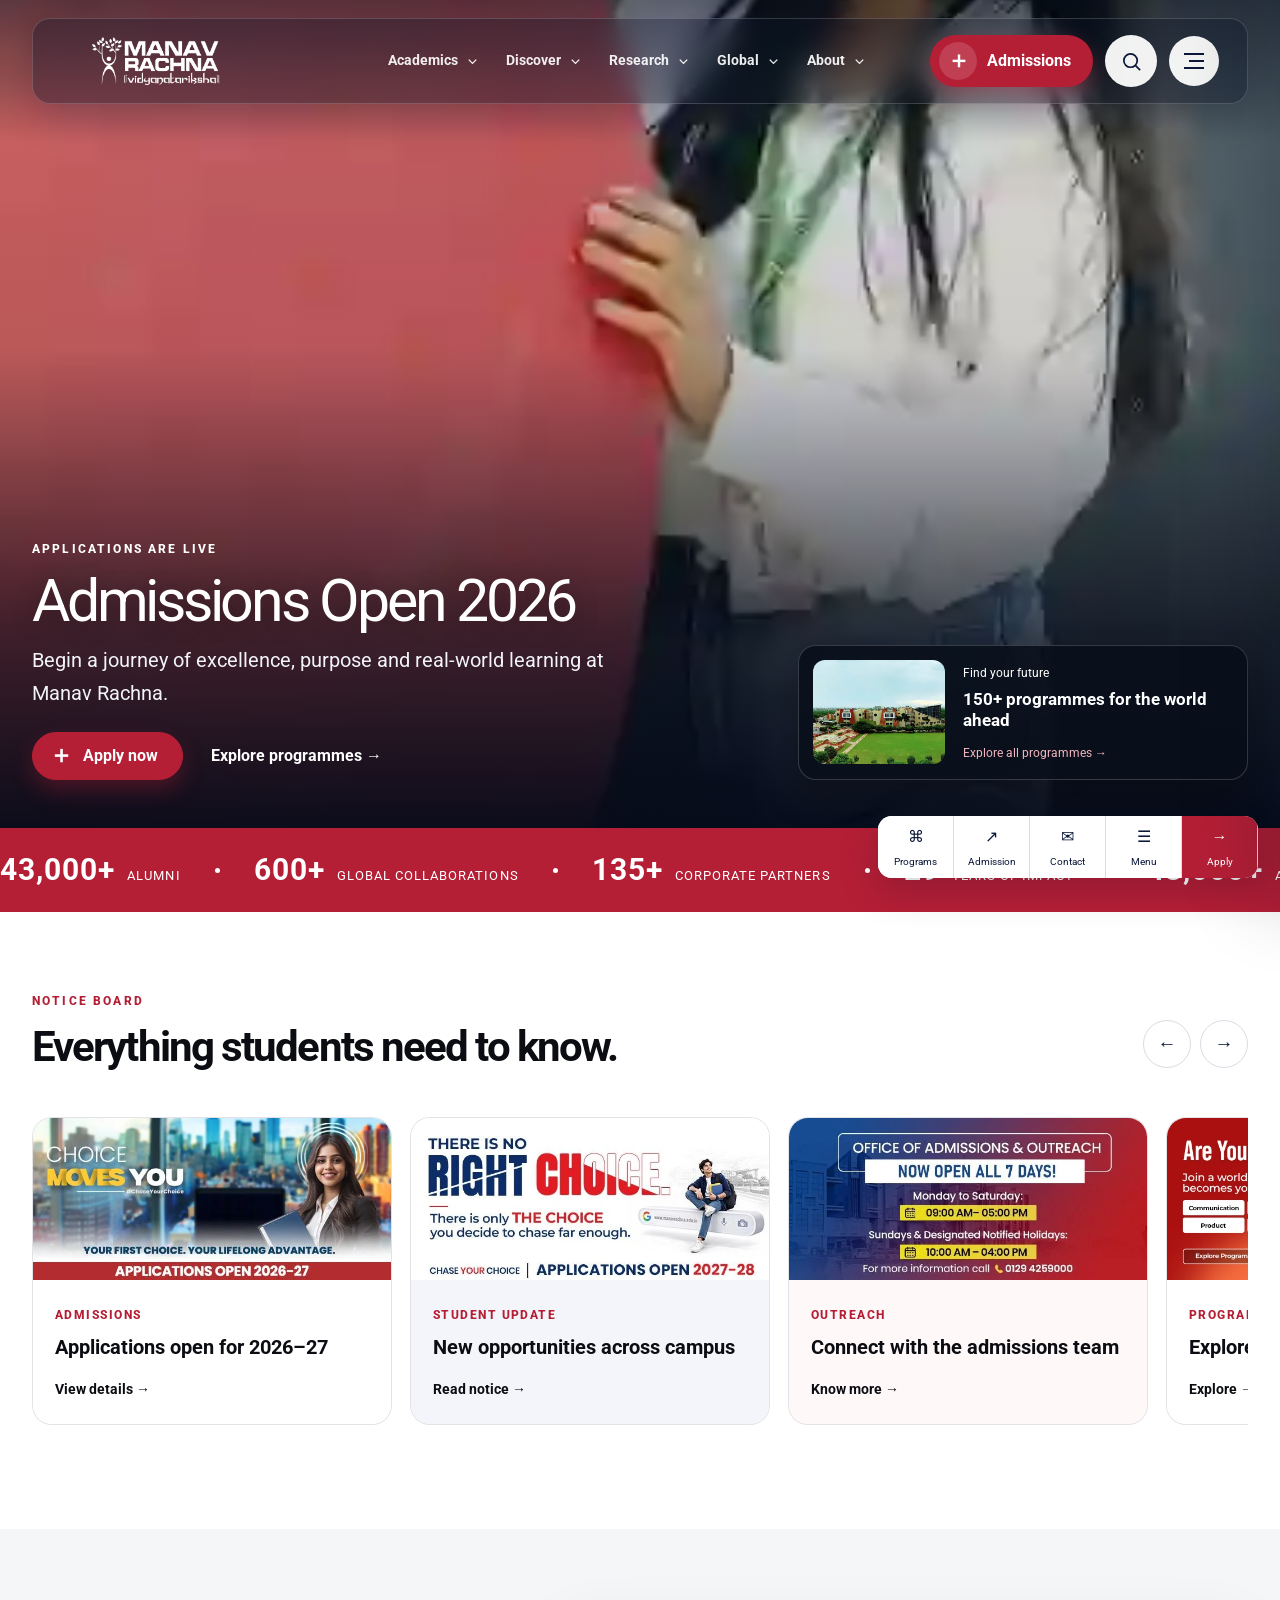
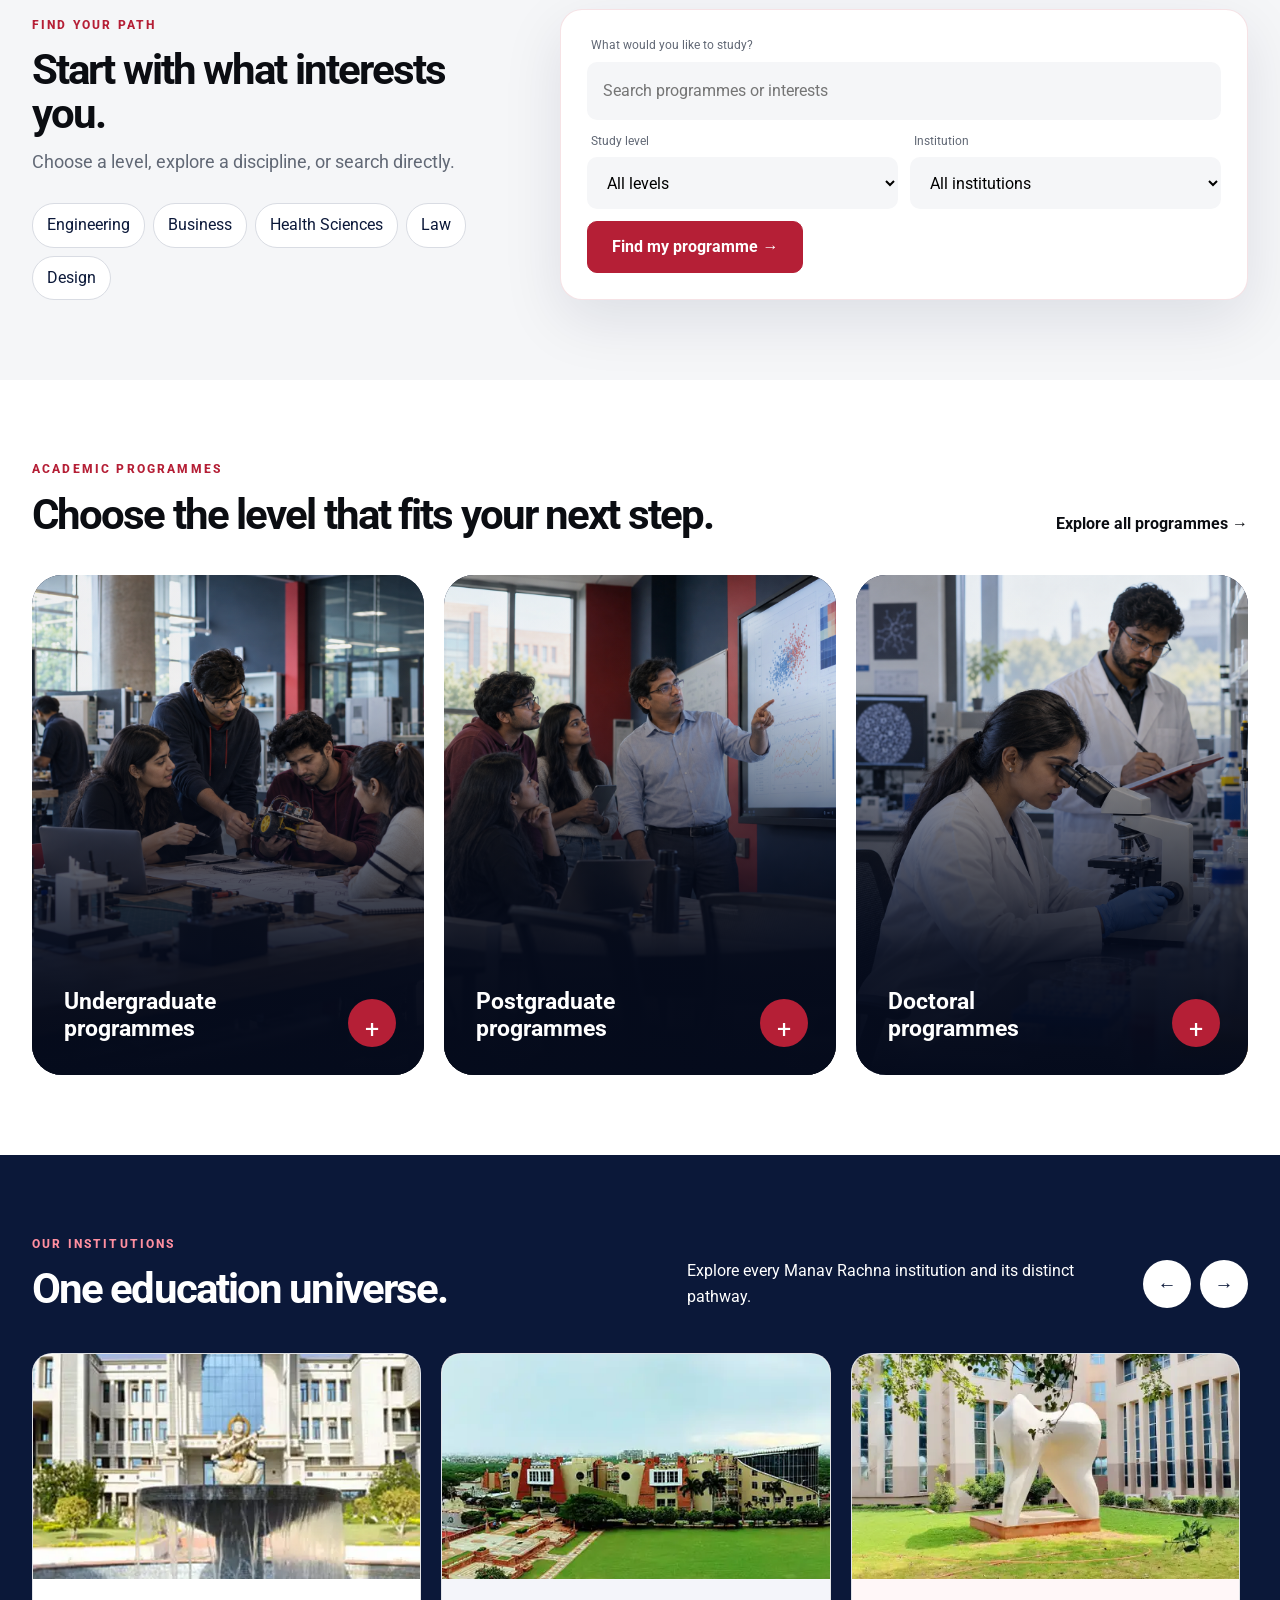
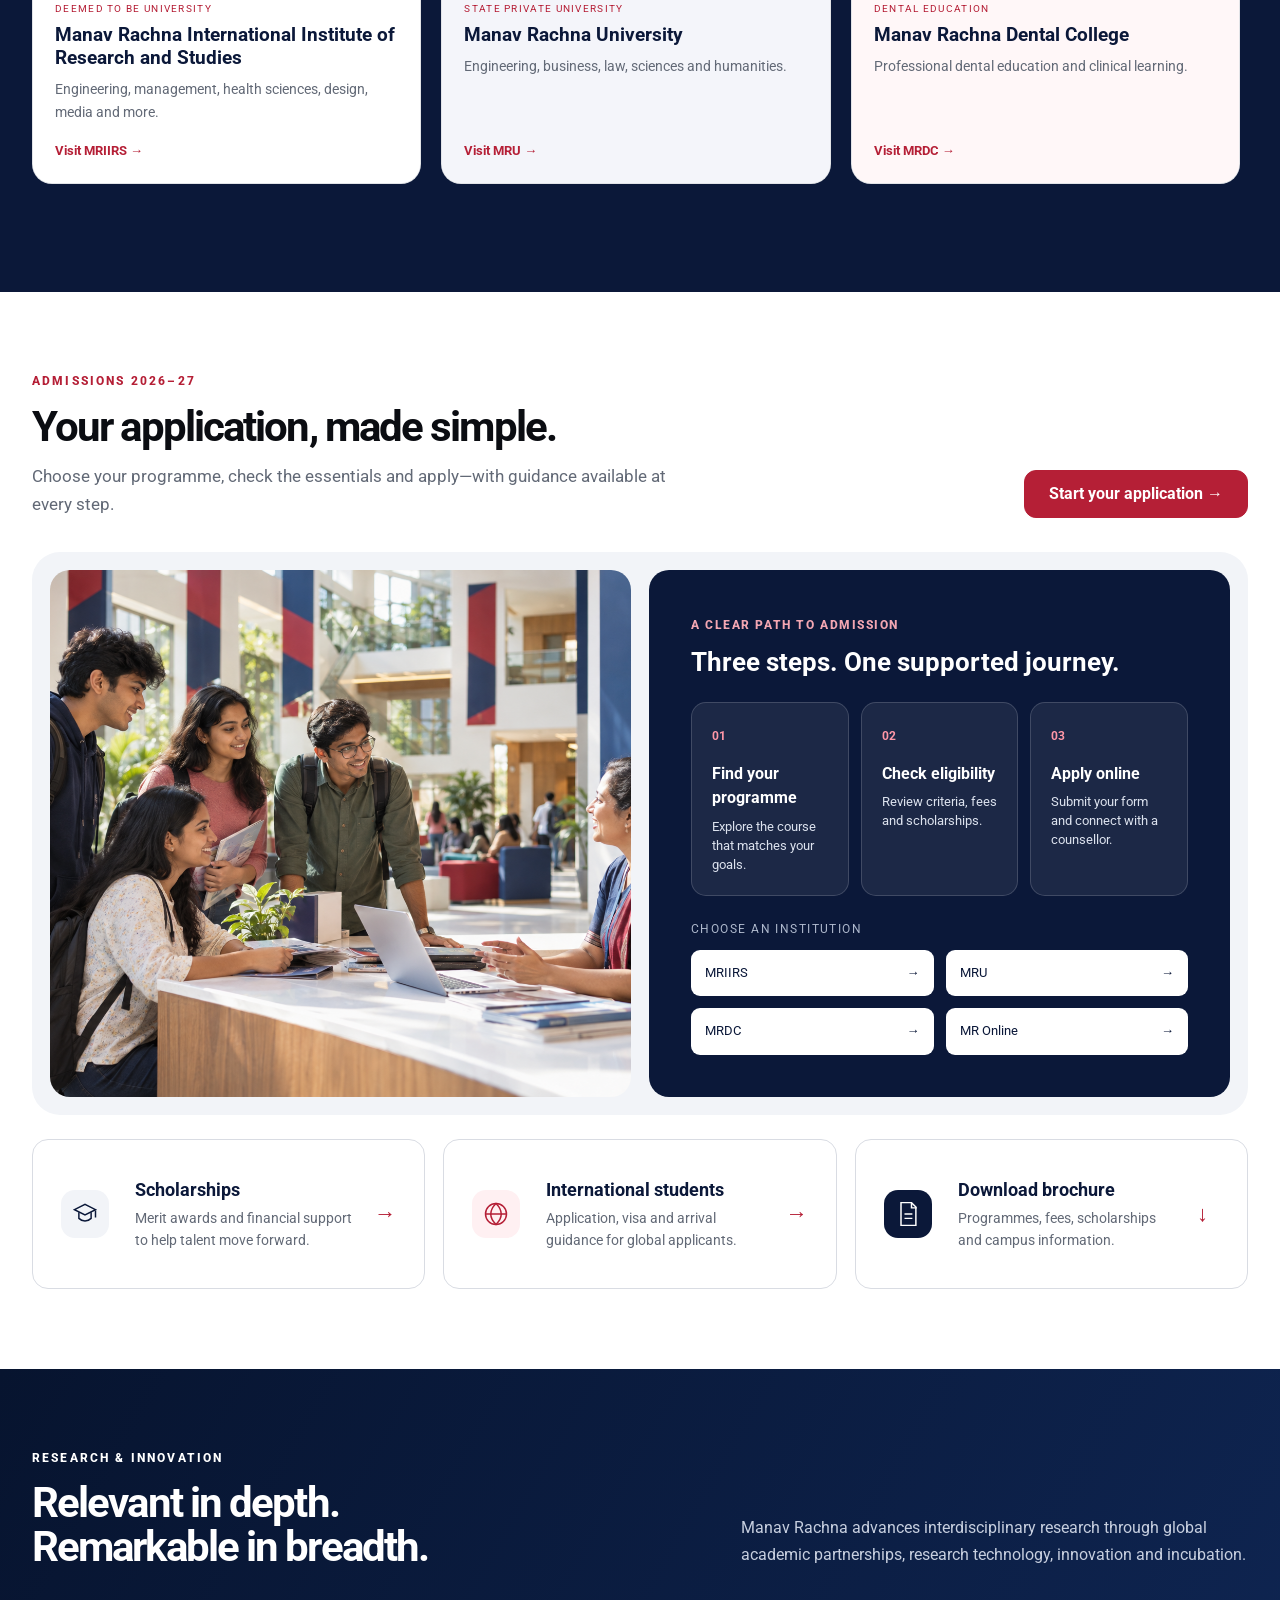
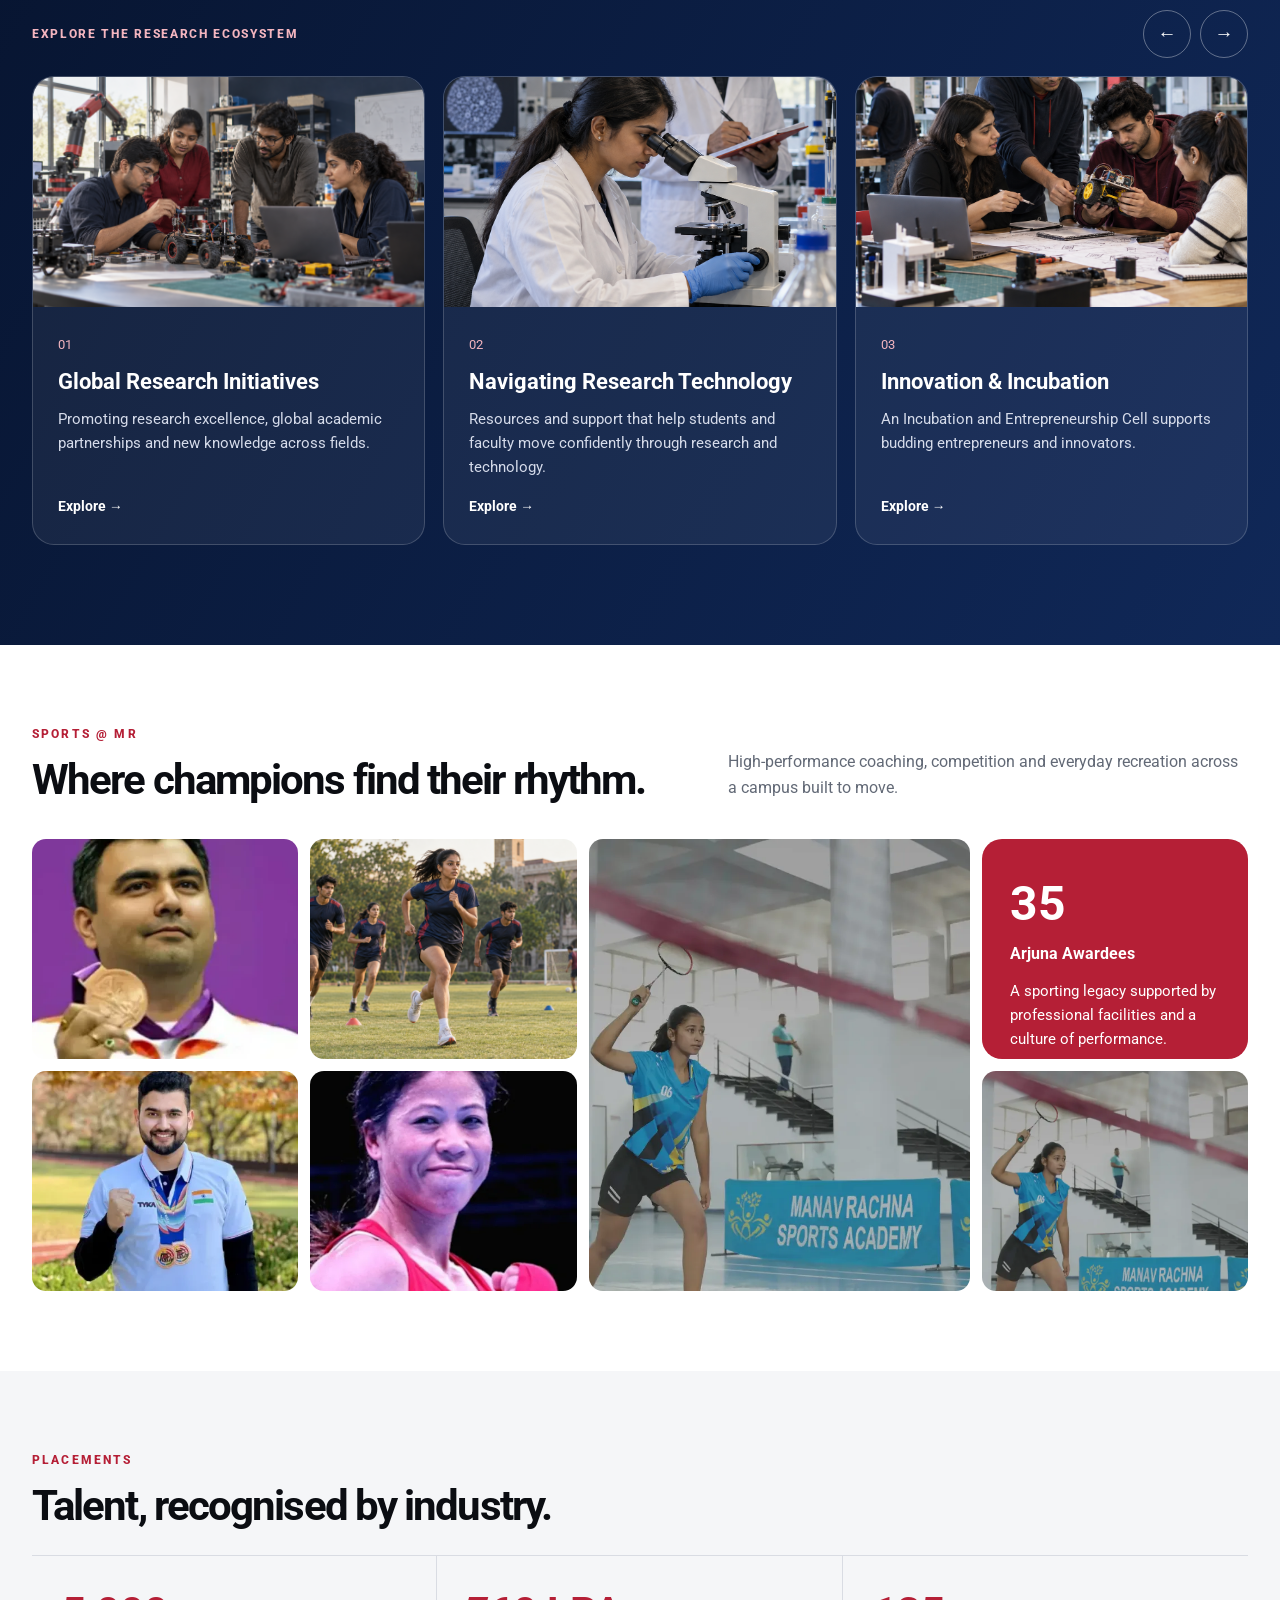
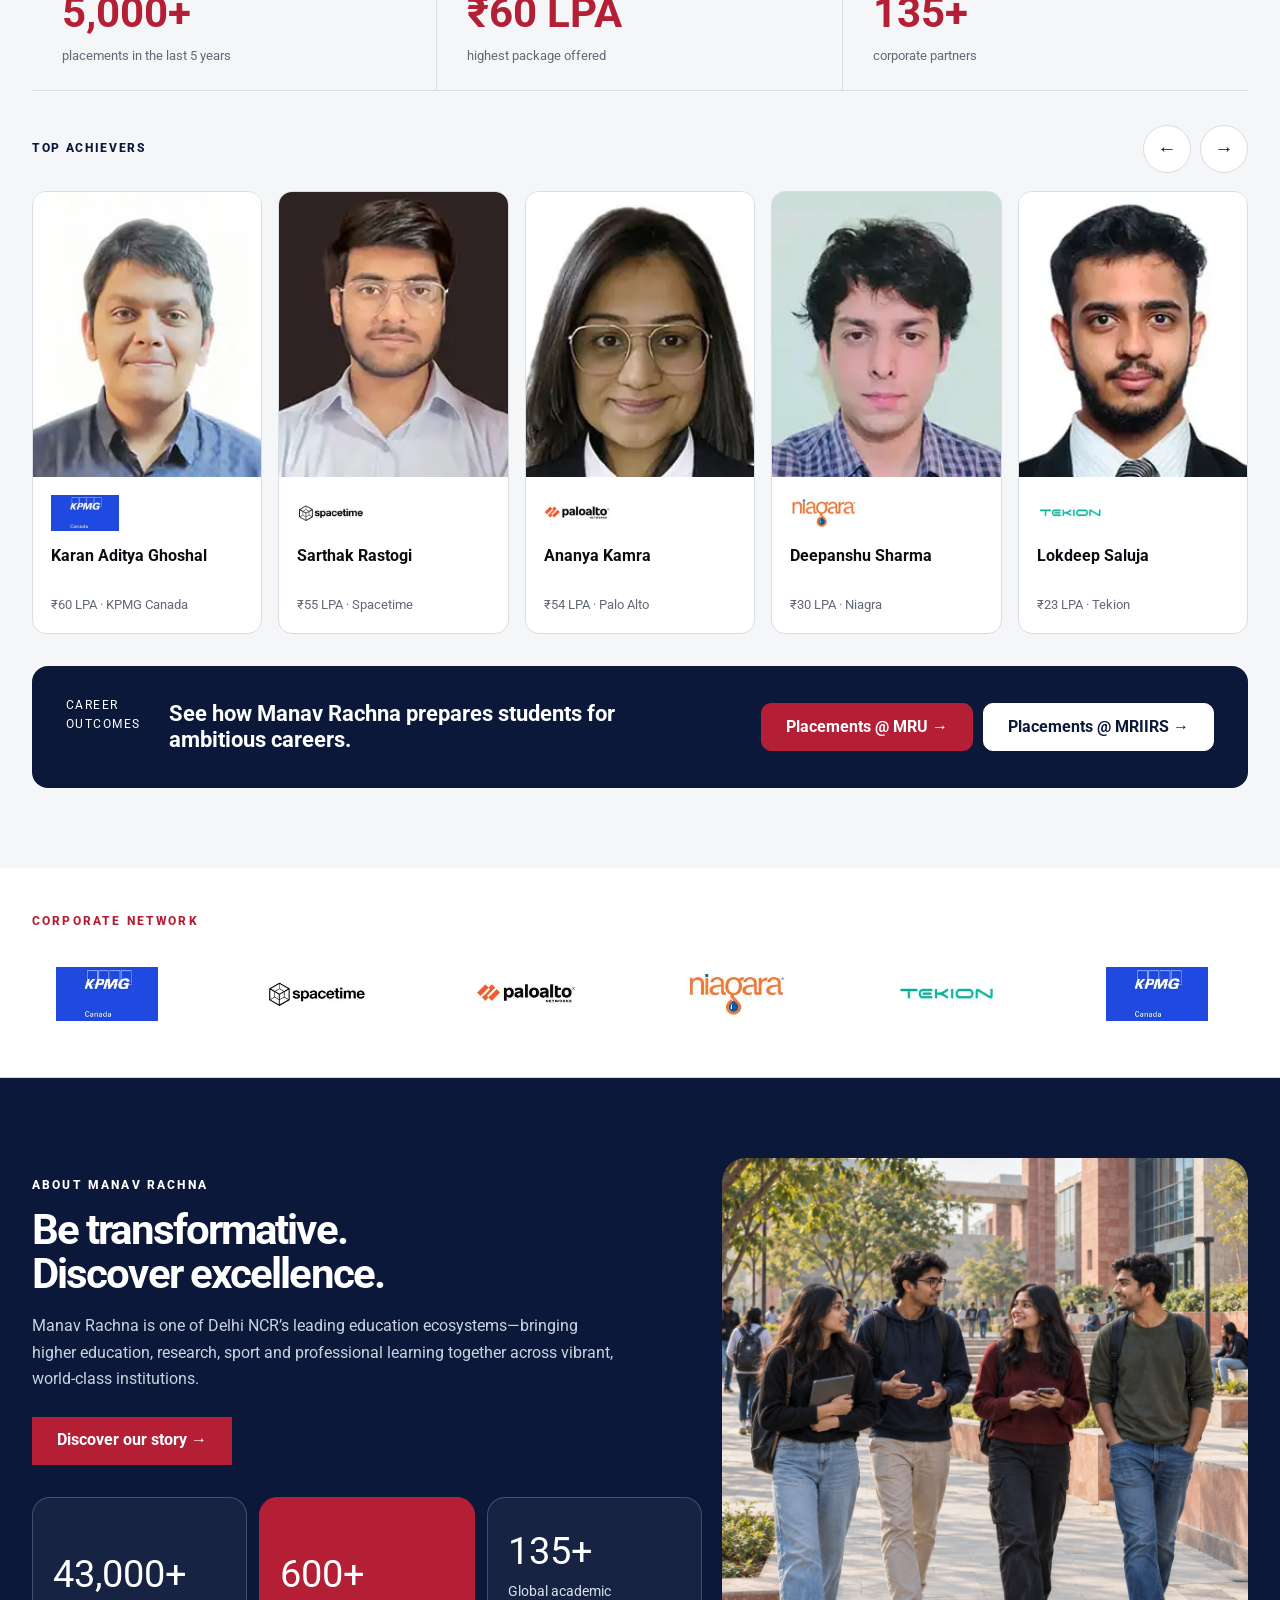
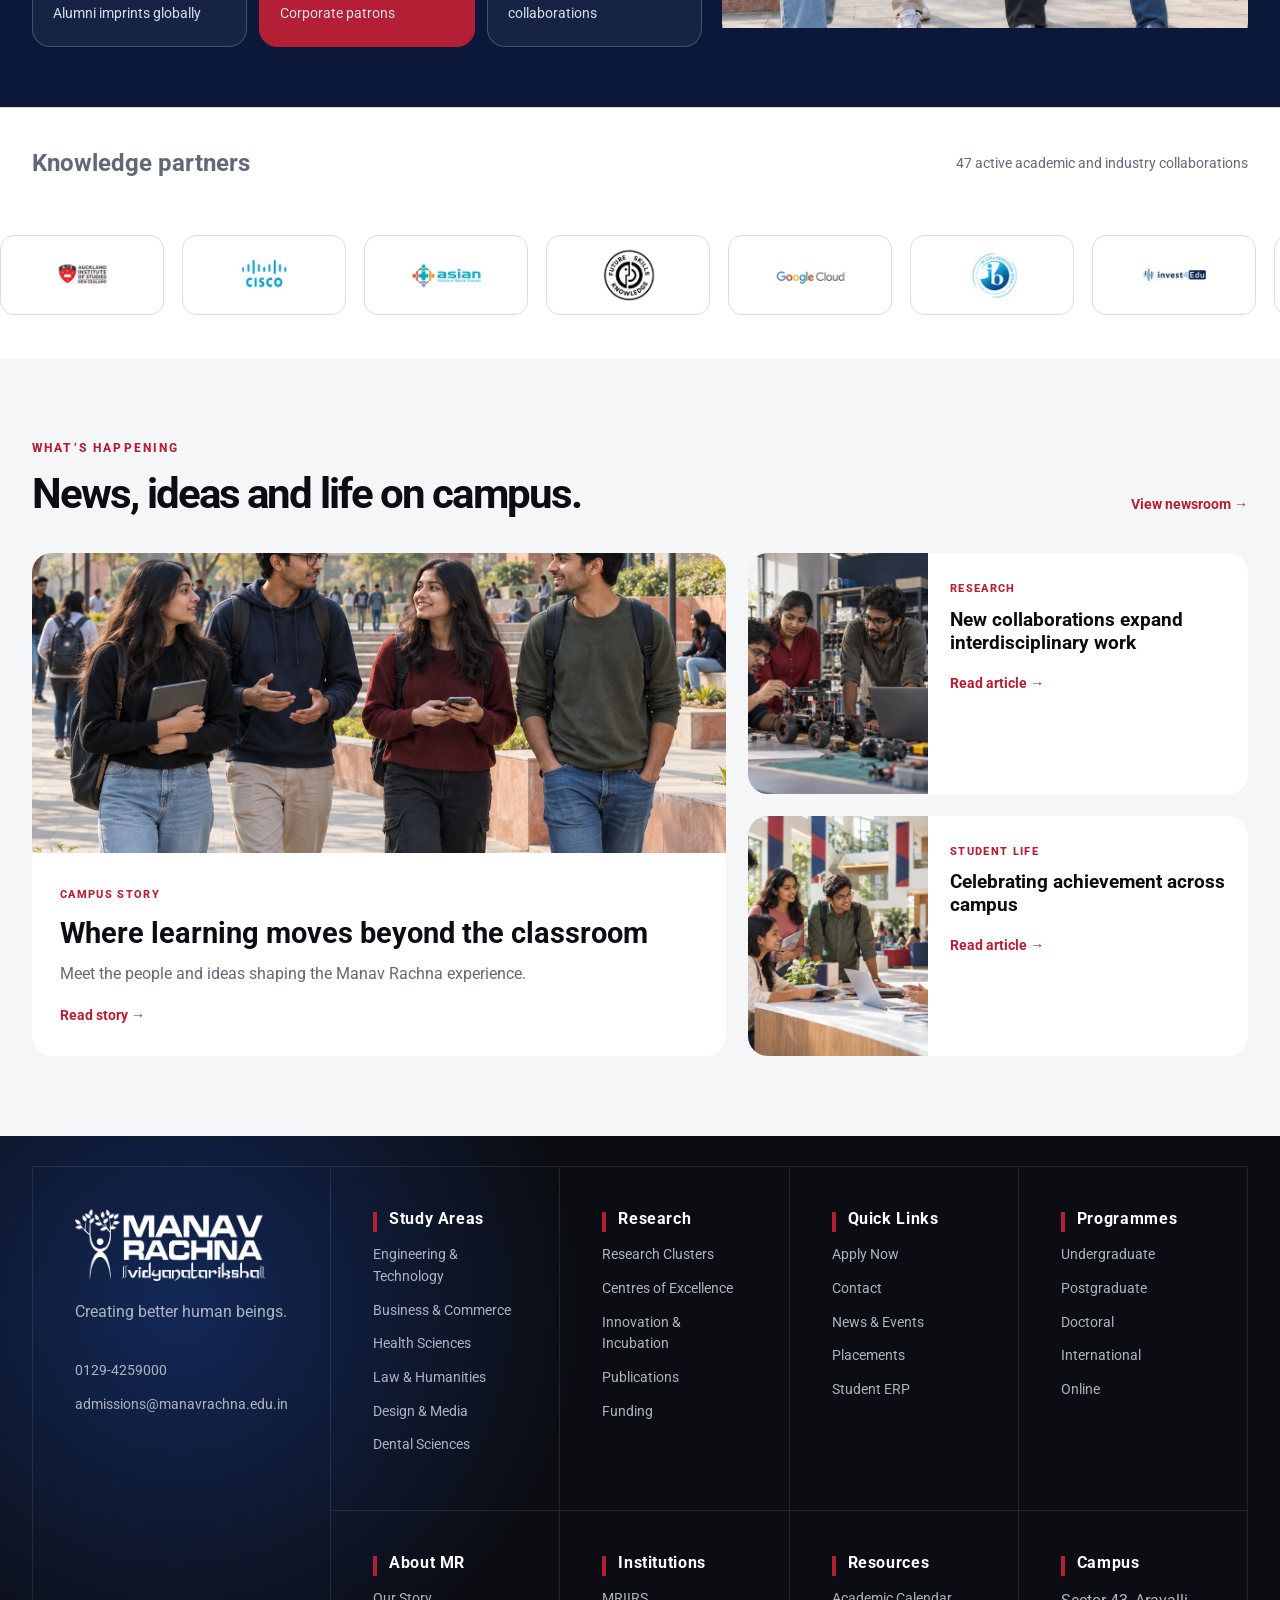
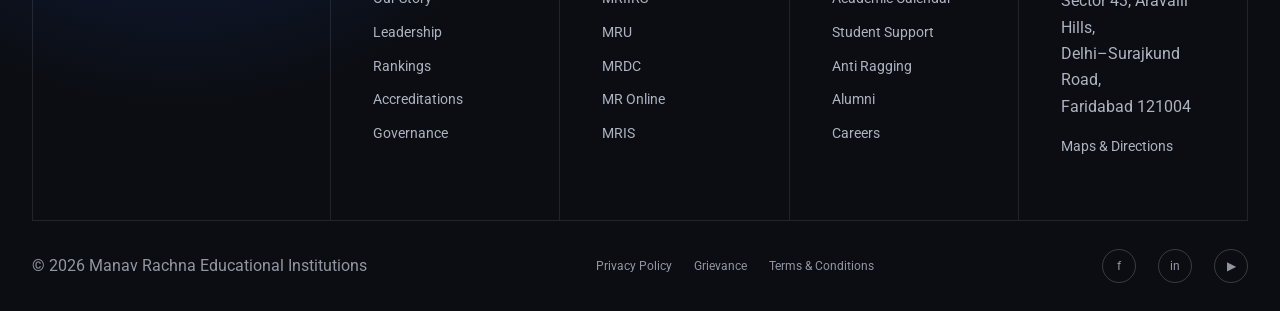
==== commit d7052e60: "Add fresh editorial imagery and interactive programme cards" ====
--- a/index.html
+++ b/index.html
@@ -12,14 +12,14 @@
 <div class="stats-marquee"><div><span><b data-count="43000" data-suffix="+">0</b> Alumni</span><i></i><span><b data-count="600" data-suffix="+">0</b> Global collaborations</span><i></i><span><b data-count="135" data-suffix="+">0</b> Corporate partners</span><i></i><span><b data-count="29">0</b> Years of impact</span><i></i><span><b data-count="43000" data-suffix="+">0</b> Alumni</span><i></i><span><b data-count="600" data-suffix="+">0</b> Global collaborations</span><i></i><span><b data-count="135" data-suffix="+">0</b> Corporate partners</span><i></i><span><b data-count="29">0</b> Years of impact</span></div></div>
 <section class="section notices" id="notices"><div class="shell"><div class="split-head"><div><span class="eyebrow">Notice board</span><h2>Everything students need to know.</h2></div><div class="slider-controls"><button class="notice-prev" aria-label="Previous notices">←</button><button class="notice-next" aria-label="Next notices">→</button></div></div><div class="notice-scroller"><article><img src="assets/mr/notices/Applicationopen26-27.webp" alt="Admissions open 2026-27"><div><span>Admissions</span><h3>Applications open for 2026–27</h3><a href="#admissions">View details →</a></div></article><article><img src="assets/mr/notices/new_slider.webp" alt="Manav Rachna student notice"><div><span>Student update</span><h3>New opportunities across campus</h3><a href="#">Read notice →</a></div></article><article><img src="assets/mr/notices/Admissions&amp;Outreach.webp" alt="Admissions and outreach"><div><span>Outreach</span><h3>Connect with the admissions team</h3><a href="#contact">Know more →</a></div></article><article><img src="assets/mr/notices/Website card Design.webp" alt="Design programmes"><div><span>Programmes</span><h3>Explore careers in design</h3><a href="#programs">Explore →</a></div></article><article><img src="assets/mr/notices/Website card LAW.webp" alt="Law programmes"><div><span>Programmes</span><h3>Build your future in law</h3><a href="#programs">Explore →</a></div></article><article><img src="assets/mr/notices/Website card MBA (1).webp" alt="MBA programmes"><div><span>Programmes</span><h3>Management for the modern world</h3><a href="#programs">Explore →</a></div></article><article><img src="assets/mr/notices/mindler_card.webp" alt="Career guidance"><div><span>Guidance</span><h3>Career discovery and counselling</h3><a href="#">Learn more →</a></div></article></div></div></section>
 <section class="section program-search" id="program-search"><div class="shell search-layout"><div class="path-intro"><span class="eyebrow">Find your path</span><h2>Start with what interests you.</h2><p>Choose a level, explore a discipline, or search directly.</p><div class="path-chips"><button>Engineering</button><button>Business</button><button>Health Sciences</button><button>Law</button><button>Design</button></div></div><form class="finder"><label><span>What would you like to study?</span><input type="search" placeholder="Search programmes or interests"></label><div class="finder-row"><label><span>Study level</span><select><option>All levels</option><option>Undergraduate</option><option>Postgraduate</option><option>Doctoral</option></select></label><label><span>Institution</span><select><option>All institutions</option><option>MRIIRS</option><option>MRU</option><option>MRDC</option></select></label></div><button class="button">Find my programme →</button></form></div></section>
-<section class="section programs" id="programs"><div class="shell"><div class="section-head"><div><span class="eyebrow">Academic programmes</span><h2>Choose the level that fits your next step.</h2></div><a class="text-link" href="#program-search">Explore all programmes →</a></div><div class="academic-showcase"><a class="academic-card" href="#program-search"><img src="assets/mr/65715f09c1e2c1701928713.webp" alt="Undergraduate students at Manav Rachna"><div><small>After Grade 12</small><h3>Undergraduate programmes</h3><p>Build a strong foundation through industry-connected degree programmes.</p><span>Explore UG +</span></div></a><a class="academic-card" href="#program-search"><img src="assets/mr/65715f28889b31701928744.webp" alt="Postgraduate learning at Manav Rachna"><div><small>After a Bachelor’s degree</small><h3>Postgraduate programmes</h3><p>Advance your expertise through focused, practice-led study.</p><span>Explore PG +</span></div></a><a class="academic-card" href="#program-search"><img src="assets/mr/bitology.webp" alt="Research at Manav Rachna"><div><small>Research pathway</small><h3>Doctoral programmes</h3><p>Create original knowledge with expert mentorship and research facilities.</p><span>Explore PhD +</span></div></a></div></div></section>
+<section class="section programs" id="programs"><div class="shell"><div class="section-head"><div><span class="eyebrow">Academic programmes</span><h2>Choose the level that fits your next step.</h2></div><a class="text-link" href="#program-search">Explore all programmes →</a></div><div class="academic-showcase"><a class="academic-card" href="#program-search"><img src="assets/fresh-2026/academic-ug.png" alt="Undergraduate students at Manav Rachna"><div><small>After Grade 12</small><h3>Undergraduate programmes</h3><p>Build a strong foundation through industry-connected degree programmes.</p><span>Explore UG +</span></div></a><a class="academic-card" href="#program-search"><img src="assets/fresh-2026/academic-pg.png" alt="Postgraduate learning at Manav Rachna"><div><small>After a Bachelor’s degree</small><h3>Postgraduate programmes</h3><p>Advance your expertise through focused, practice-led study.</p><span>Explore PG +</span></div></a><a class="academic-card" href="#program-search"><img src="assets/fresh-2026/academic-phd.png" alt="Research at Manav Rachna"><div><small>Research pathway</small><h3>Doctoral programmes</h3><p>Create original knowledge with expert mentorship and research facilities.</p><span>Explore PhD +</span></div></a></div></div></section>
 <section class="section gray institutions" id="institutions"><div class="shell"><div class="section-head"><div><span class="eyebrow">Our institutions</span><h2>One education universe.</h2></div><div class="section-tools"><p>Explore every Manav Rachna institution and its distinct pathway.</p><div class="slider-controls"><button class="institution-prev" aria-label="Previous institution">←</button><button class="institution-next" aria-label="Next institution">→</button></div></div></div><div class="institution-track"><a class="institution-card" href="https://manavrachna.edu.in/mriirs"><img src="assets/mr/65715f28889b31701928744.webp" alt="MRIIRS campus"><div><span>Deemed to be University</span><h3>Manav Rachna International Institute of Research and Studies</h3><p>Engineering, management, health sciences, design, media and more.</p><b>Visit MRIIRS →</b></div></a><a class="institution-card" href="https://manavrachna.edu.in/mru"><img src="assets/mr/65715f09c1e2c1701928713.webp" alt="Manav Rachna University campus"><div><span>State Private University</span><h3>Manav Rachna University</h3><p>Engineering, business, law, sciences and humanities.</p><b>Visit MRU →</b></div></a><a class="institution-card" href="https://manavrachna.edu.in/mrdc"><img src="assets/mr/658f9d5123bd51703910737.webp" alt="Dental College"><div><span>Dental education</span><h3>Manav Rachna Dental College</h3><p>Professional dental education and clinical learning.</p><b>Visit MRDC →</b></div></a><a class="institution-card" href="https://manavrachnaonline.com/"><img src="assets/mr/65852b70b49151703226224.webp" alt="Online education"><div><span>Online education</span><h3>MR Centre for Distance & Online Education</h3><p>Flexible learning designed for working professionals.</p><b>Visit MR Online →</b></div></a><a class="institution-card" href="https://mris.edu.in/"><img src="assets/mr/65852b93520c11703226259.webp" alt="International School"><div><span>School education</span><h3>Manav Rachna International Schools</h3><p>Future-focused school education across India.</p><b>Visit MRIS →</b></div></a></div></div></section>
-<section class="section admissions" id="admissions"><div class="shell admission-intro"><div><span class="eyebrow">Admissions 2026–27</span><h2>Your application, made simple.</h2><p>Choose your programme, check the essentials and apply—with guidance available at every step.</p></div><a class="button" href="https://apply.manavrachna.edu.in/">Start your application →</a></div><div class="shell admissions-stage"><div class="admissions-visual"><img src="assets/mr/notices/Admissions&amp;Outreach.webp" alt="Admissions and outreach at Manav Rachna"></div><div class="admissions-journey"><span class="flow-label">A clear path to admission</span><h3>Three steps. One supported journey.</h3><div class="journey-grid"><article><b>01</b><h4>Find your programme</h4><p>Explore the course that matches your goals.</p></article><article><b>02</b><h4>Check eligibility</h4><p>Review criteria, fees and scholarships.</p></article><article><b>03</b><h4>Apply online</h4><p>Submit your form and connect with a counsellor.</p></article></div><div class="admission-routes"><span>Choose an institution</span><a href="https://apply.manavrachna.edu.in/mriirs">MRIIRS <b>→</b></a><a href="https://apply.manavrachna.edu.in/mru">MRU <b>→</b></a><a href="https://apply.manavrachna.edu.in/mriirs">MRDC <b>→</b></a><a href="https://apply.manavrachnaonline.com">MR Online <b>→</b></a></div></div></div><div class="shell admissions-cards"><a href="https://manavrachna.edu.in/tuition-and-financial-aid/scholarships"><svg viewBox="0 0 32 32" aria-hidden="true"><path d="M4 11 16 5l12 6-12 6L4 11Z"/><path d="M9 14v7c4 4 10 4 14 0v-7M28 12v8"/></svg><div><b>Scholarships</b><p>Merit awards and financial support to help talent move forward.</p></div><em>→</em></a><a href="#contact"><svg viewBox="0 0 32 32" aria-hidden="true"><circle cx="16" cy="16" r="12"/><path d="M4 16h24M16 4c4 4 6 8 6 12s-2 8-6 12c-4-4-6-8-6-12s2-8 6-12Z"/></svg><div><b>International students</b><p>Application, visa and arrival guidance for global applicants.</p></div><em>→</em></a><a href="#"><svg viewBox="0 0 32 32" aria-hidden="true"><path d="M8 3h12l5 5v21H8V3Z"/><path d="M20 3v6h6M12 16h9M12 21h9"/></svg><div><b>Download brochure</b><p>Programmes, fees, scholarships and campus information.</p></div><em>↓</em></a></div></section>
-<section class="section research" id="research"><div class="shell research-head"><div><span class="eyebrow light">Research & innovation</span><h2>Relevant in depth.<br>Remarkable in breadth.</h2></div><p>Manav Rachna advances interdisciplinary research through global academic partnerships, research technology, innovation and incubation.</p></div><div class="shell research-carousel-head"><span>Explore the research ecosystem</span><div class="slider-controls"><button class="research-prev" aria-label="Previous research story">←</button><button class="research-next" aria-label="Next research story">→</button></div></div><div class="shell research-track"><a href="https://manavrachna.edu.in/research-and-innovation/global-research-initiatives"><img src="assets/mr/bitology.webp" alt="Global research initiatives"><div><small>01</small><h3>Global Research Initiatives</h3><p>Promoting research excellence, global academic partnerships and new knowledge across fields.</p><b>Explore →</b></div></a><a href="https://manavrachna.edu.in/research-and-innovation/research-technology"><img src="assets/research-lab.png" alt="Research technology at Manav Rachna"><div><small>02</small><h3>Navigating Research Technology</h3><p>Resources and support that help students and faculty move confidently through research and technology.</p><b>Explore →</b></div></a><a href="https://manavrachna.edu.in/research-and-innovation/innovation"><img src="assets/mr/67b5acbea72bd1739959486.jpg" alt="Innovation and incubation"><div><small>03</small><h3>Innovation & Incubation</h3><p>An Incubation and Entrepreneurship Cell supports budding entrepreneurs and innovators.</p><b>Explore →</b></div></a><a href="https://manavrachna.edu.in/research-and-innovation/research-clusters"><img src="assets/mr/67b5aef44d5df1739960052.jpg" alt="Interdisciplinary research clusters"><div><small>04</small><h3>Eight Research Clusters</h3><p>Dynamic clusters drive interdisciplinary research across the Manav Rachna ecosystem.</p><b>Explore →</b></div></a></div></section>
-<section class="section sports" id="sports"><div class="sports-shell"><div class="section-head"><div><span class="eyebrow">Sports @ MR</span><h2>Where champions find their rhythm.</h2></div><p>High-performance coaching, competition and everyday recreation across a campus built to move.</p></div><div class="sports-mosaic"><article class="sports-copy"><b data-count="35">0</b><span>Arjuna Awardees</span><p>A sporting legacy supported by professional facilities and a culture of performance.</p><a href="#">Explore Sports @ MR →</a></article><figure><img src="assets/mr/SportAtMR-img1.webp" alt="Squash at Manav Rachna"><figcaption><b>Squash</b><span>Purpose-built courts for focused training.</span></figcaption></figure><figure class="tall"><img src="assets/mr/SportAtMR-bigImg.webp" alt="High performance sport"><figcaption><b>High Performance</b><span>Coaching, conditioning and competitive excellence.</span></figcaption></figure><figure><img src="assets/mr/SportAtMR-img2.webp" alt="Shooting range at Manav Rachna"><figcaption><b>Shooting Range</b><span>Precision-led training in a professional environment.</span></figcaption></figure><figure><img src="assets/mr/SportAtMR-img3.webp" alt="Indoor sports at Manav Rachna"><figcaption><b>Indoor Arena</b><span>Year-round space for training and competition.</span></figcaption></figure><figure class="sports-extra"><img src="assets/mr/SportAtMR-bigImg.webp" alt="Team sports at Manav Rachna"><figcaption><b>Team Sports</b><span>Cricket, football, basketball and volleyball.</span></figcaption></figure></div></div></section>
+<section class="section admissions" id="admissions"><div class="shell admission-intro"><div><span class="eyebrow">Admissions 2026–27</span><h2>Your application, made simple.</h2><p>Choose your programme, check the essentials and apply—with guidance available at every step.</p></div><a class="button" href="https://apply.manavrachna.edu.in/">Start your application →</a></div><div class="shell admissions-stage"><div class="admissions-visual"><img src="assets/fresh-2026/admissions.png" alt="Admissions and outreach at Manav Rachna"></div><div class="admissions-journey"><span class="flow-label">A clear path to admission</span><h3>Three steps. One supported journey.</h3><div class="journey-grid"><article><b>01</b><h4>Find your programme</h4><p>Explore the course that matches your goals.</p></article><article><b>02</b><h4>Check eligibility</h4><p>Review criteria, fees and scholarships.</p></article><article><b>03</b><h4>Apply online</h4><p>Submit your form and connect with a counsellor.</p></article></div><div class="admission-routes"><span>Choose an institution</span><a href="https://apply.manavrachna.edu.in/mriirs">MRIIRS <b>→</b></a><a href="https://apply.manavrachna.edu.in/mru">MRU <b>→</b></a><a href="https://apply.manavrachna.edu.in/mriirs">MRDC <b>→</b></a><a href="https://apply.manavrachnaonline.com">MR Online <b>→</b></a></div></div></div><div class="shell admissions-cards"><a href="https://manavrachna.edu.in/tuition-and-financial-aid/scholarships"><svg viewBox="0 0 32 32" aria-hidden="true"><path d="M4 11 16 5l12 6-12 6L4 11Z"/><path d="M9 14v7c4 4 10 4 14 0v-7M28 12v8"/></svg><div><b>Scholarships</b><p>Merit awards and financial support to help talent move forward.</p></div><em>→</em></a><a href="#contact"><svg viewBox="0 0 32 32" aria-hidden="true"><circle cx="16" cy="16" r="12"/><path d="M4 16h24M16 4c4 4 6 8 6 12s-2 8-6 12c-4-4-6-8-6-12s2-8 6-12Z"/></svg><div><b>International students</b><p>Application, visa and arrival guidance for global applicants.</p></div><em>→</em></a><a href="#"><svg viewBox="0 0 32 32" aria-hidden="true"><path d="M8 3h12l5 5v21H8V3Z"/><path d="M20 3v6h6M12 16h9M12 21h9"/></svg><div><b>Download brochure</b><p>Programmes, fees, scholarships and campus information.</p></div><em>↓</em></a></div></section>
+<section class="section research" id="research"><div class="shell research-head"><div><span class="eyebrow light">Research & innovation</span><h2>Relevant in depth.<br>Remarkable in breadth.</h2></div><p>Manav Rachna advances interdisciplinary research through global academic partnerships, research technology, innovation and incubation.</p></div><div class="shell research-carousel-head"><span>Explore the research ecosystem</span><div class="slider-controls"><button class="research-prev" aria-label="Previous research story">←</button><button class="research-next" aria-label="Next research story">→</button></div></div><div class="shell research-track"><a href="https://manavrachna.edu.in/research-and-innovation/global-research-initiatives"><img src="assets/fresh-2026/research.png" alt="Global research initiatives"><div><small>01</small><h3>Global Research Initiatives</h3><p>Promoting research excellence, global academic partnerships and new knowledge across fields.</p><b>Explore →</b></div></a><a href="https://manavrachna.edu.in/research-and-innovation/research-technology"><img src="assets/fresh-2026/academic-phd.png" alt="Research technology at Manav Rachna"><div><small>02</small><h3>Navigating Research Technology</h3><p>Resources and support that help students and faculty move confidently through research and technology.</p><b>Explore →</b></div></a><a href="https://manavrachna.edu.in/research-and-innovation/innovation"><img src="assets/fresh-2026/academic-ug.png" alt="Innovation and incubation"><div><small>03</small><h3>Innovation & Incubation</h3><p>An Incubation and Entrepreneurship Cell supports budding entrepreneurs and innovators.</p><b>Explore →</b></div></a><a href="https://manavrachna.edu.in/research-and-innovation/research-clusters"><img src="assets/fresh-2026/academic-pg.png" alt="Interdisciplinary research clusters"><div><small>04</small><h3>Eight Research Clusters</h3><p>Dynamic clusters drive interdisciplinary research across the Manav Rachna ecosystem.</p><b>Explore →</b></div></a></div></section>
+<section class="section sports" id="sports"><div class="sports-shell"><div class="section-head"><div><span class="eyebrow">Sports @ MR</span><h2>Where champions find their rhythm.</h2></div><p>High-performance coaching, competition and everyday recreation across a campus built to move.</p></div><div class="sports-mosaic"><article class="sports-copy"><b data-count="35">0</b><span>Arjuna Awardees</span><p>A sporting legacy supported by professional facilities and a culture of performance.</p><a href="#">Explore Sports @ MR →</a></article><figure><img src="assets/mr/SportAtMR-img1.webp" alt="Squash at Manav Rachna"><figcaption><b>Squash</b><span>Purpose-built courts for focused training.</span></figcaption></figure><figure class="sports-fresh"><img src="assets/fresh-2026/sports.png" alt="University athletes training at Manav Rachna"><figcaption><b>Outdoor Training</b><span>Strength, speed and teamwork in motion.</span></figcaption></figure><figure class="tall"><img src="assets/mr/SportAtMR-bigImg.webp" alt="High performance sport"><figcaption><b>High Performance</b><span>Coaching, conditioning and competitive excellence.</span></figcaption></figure><figure><img src="assets/mr/SportAtMR-img2.webp" alt="Shooting range at Manav Rachna"><figcaption><b>Shooting Range</b><span>Precision-led training in a professional environment.</span></figcaption></figure><figure><img src="assets/mr/SportAtMR-img3.webp" alt="Indoor sports at Manav Rachna"><figcaption><b>Indoor Arena</b><span>Year-round space for training and competition.</span></figcaption></figure><figure class="sports-extra"><img src="assets/mr/SportAtMR-bigImg.webp" alt="Team sports at Manav Rachna"><figcaption><b>Team Sports</b><span>Cricket, football, basketball and volleyball.</span></figcaption></figure></div></div></section>
 <section class="section gray placements" id="placements"><div class="shell"><div class="placement-top"><div><span class="eyebrow">Placements</span><h2>Talent, recognised by industry.</h2></div></div><div class="placement-stats"><div><b data-count="5000" data-suffix="+">0</b><span>placements in the last 5 years</span></div><div><b data-count="60" data-prefix="₹" data-suffix=" LPA">0</b><span>highest package offered</span></div><div><b data-count="135" data-suffix="+">0</b><span>corporate partners</span></div></div><div class="placement-track-head"><span>Top achievers</span><div class="slider-controls"><button class="placement-prev" aria-label="Previous achievers">←</button><button class="placement-next" aria-label="Next achievers">→</button></div></div><div class="achievers"><article><img src="assets/mr/KaranAditya.webp" alt="Karan Aditya"><div><img src="assets/mr/KPMGCanada_logo.webp" alt="KPMG"><h3>Karan Aditya Ghoshal</h3><p>₹60 LPA · KPMG Canada</p></div></article><article><img src="assets/mr/SarthakRastogi.webp" alt="Sarthak Rastogi"><div><img src="assets/mr/Spacetime_logo.webp" alt="Spacetime"><h3>Sarthak Rastogi</h3><p>₹55 LPA · Spacetime</p></div></article><article><img src="assets/mr/AnanyaKamra.webp" alt="Ananya Kamra"><div><img src="assets/mr/paloalto_logo.webp" alt="Palo Alto"><h3>Ananya Kamra</h3><p>₹54 LPA · Palo Alto</p></div></article><article><img src="assets/mr/DeepanshuSharma.webp" alt="Deepanshu Sharma"><div><img src="assets/mr/Niagra_logo.webp" alt="Niagra"><h3>Deepanshu Sharma</h3><p>₹30 LPA · Niagra</p></div></article><article><img src="assets/mr/LokdeepSaluja.webp" alt="Lokdeep Saluja"><div><img src="assets/mr/Tekion_logo.webp" alt="Tekion"><h3>Lokdeep Saluja</h3><p>₹23 LPA · Tekion</p></div></article></div><div class="placement-cta"><div><span>Career outcomes</span><h3>See how Manav Rachna prepares students for ambitious careers.</h3></div><div><a class="button" href="https://manavrachna.edu.in/mru/placements/overview">Placements @ MRU →</a><a class="button white" href="https://manavrachna.edu.in/mriirs/placements/overview">Placements @ MRIIRS →</a></div></div></div></section>
 <section class="partners section-sm"><div class="shell"><span class="eyebrow">Corporate network</span><div class="logo-row"><img src="assets/mr/KPMGCanada_logo.webp" alt="KPMG"><img src="assets/mr/Spacetime_logo.webp" alt="Spacetime"><img src="assets/mr/paloalto_logo.webp" alt="Palo Alto"><img src="assets/mr/Niagra_logo.webp" alt="Niagra"><img src="assets/mr/Tekion_logo.webp" alt="Tekion"></div></div></section>
-<section class="section about" id="about"><div class="shell about-transform"><div class="about-story"><span class="eyebrow light">About Manav Rachna</span><h2>Be transformative.<br>Discover excellence.</h2><p>Manav Rachna is one of Delhi NCR’s leading education ecosystems—bringing higher education, research, sport and professional learning together across vibrant, world-class institutions.</p><a class="button about-cta" href="https://manavrachna.edu.in/about-us/overview">Discover our story →</a></div><div class="about-image"><img src="assets/mr/notices/college-mru.webp" alt="Manav Rachna campus life"></div><div class="about-stats"><div class="about-stat"><b data-count="43000" data-suffix="+">0</b><span>Alumni imprints globally</span></div><div class="about-stat red"><b data-count="600" data-suffix="+">0</b><span>Corporate patrons</span></div><div class="about-stat"><b data-count="135" data-suffix="+">0</b><span>Global academic collaborations</span></div></div></div><div class="knowledge"><div class="shell knowledge-head"><p>Knowledge partners</p><span>47 active academic and industry collaborations</span></div><div class="knowledge-viewport"><div class="knowledge-logos" data-logo-library="all"></div></div></div></section>
-<section class="section gray happening" id="events"><div class="shell"><div class="section-head"><div><span class="eyebrow">What’s happening</span><h2>News, ideas and life on campus.</h2></div><a class="text-link" href="#">View newsroom →</a></div><div class="happening-layout"><article class="happening-lead"><img src="assets/mr/67b5acbea72bd1739959486.jpg" alt="Campus event"><div><span>Campus story</span><h3>Where learning moves beyond the classroom</h3><p>Meet the people and ideas shaping the Manav Rachna experience.</p><a href="#">Read story →</a></div></article><div class="happening-list"><article><img src="assets/mr/67b5aef44d5df1739960052.jpg" alt="Research news"><div><span>Research</span><h3>New collaborations expand interdisciplinary work</h3><a href="#">Read article →</a></div></article><article><img src="assets/mr/67ce79bb1aaae1741584827.png" alt="Campus update"><div><span>Student life</span><h3>Celebrating achievement across campus</h3><a href="#">Read article →</a></div></article></div></div></div></section></main>
+<section class="section about" id="about"><div class="shell about-transform"><div class="about-story"><span class="eyebrow light">About Manav Rachna</span><h2>Be transformative.<br>Discover excellence.</h2><p>Manav Rachna is one of Delhi NCR’s leading education ecosystems—bringing higher education, research, sport and professional learning together across vibrant, world-class institutions.</p><a class="button about-cta" href="https://manavrachna.edu.in/about-us/overview">Discover our story →</a></div><div class="about-image"><img src="assets/fresh-2026/about.png" alt="Manav Rachna campus life"></div><div class="about-stats"><div class="about-stat"><b data-count="43000" data-suffix="+">0</b><span>Alumni imprints globally</span></div><div class="about-stat red"><b data-count="600" data-suffix="+">0</b><span>Corporate patrons</span></div><div class="about-stat"><b data-count="135" data-suffix="+">0</b><span>Global academic collaborations</span></div></div></div><div class="knowledge"><div class="shell knowledge-head"><p>Knowledge partners</p><span>47 active academic and industry collaborations</span></div><div class="knowledge-viewport"><div class="knowledge-logos" data-logo-library="all"></div></div></div></section>
+<section class="section gray happening" id="events"><div class="shell"><div class="section-head"><div><span class="eyebrow">What’s happening</span><h2>News, ideas and life on campus.</h2></div><a class="text-link" href="#">View newsroom →</a></div><div class="happening-layout"><article class="happening-lead"><img src="assets/fresh-2026/about.png" alt="Campus event"><div><span>Campus story</span><h3>Where learning moves beyond the classroom</h3><p>Meet the people and ideas shaping the Manav Rachna experience.</p><a href="#">Read story →</a></div></article><div class="happening-list"><article><img src="assets/fresh-2026/research.png" alt="Research news"><div><span>Research</span><h3>New collaborations expand interdisciplinary work</h3><a href="#">Read article →</a></div></article><article><img src="assets/fresh-2026/admissions.png" alt="Campus update"><div><span>Student life</span><h3>Celebrating achievement across campus</h3><a href="#">Read article →</a></div></article></div></div></div></section></main>
 <footer id="contact"><div class="footer-grid shell"><div class="footer-brand"><img src="assets/manav-rachna-logo.png" alt="Manav Rachna"><p>Creating better human beings.</p><div class="footer-contact"><a href="tel:01294259000">0129-4259000</a><a href="mailto:admissions@manavrachna.edu.in">admissions@manavrachna.edu.in</a></div></div><div><h3>Study Areas</h3><a href="#programs">Engineering & Technology</a><a href="#programs">Business & Commerce</a><a href="#programs">Health Sciences</a><a href="#programs">Law & Humanities</a><a href="#programs">Design & Media</a><a href="#programs">Dental Sciences</a></div><div><h3>Research</h3><a href="#research">Research Clusters</a><a href="#research">Centres of Excellence</a><a href="#research">Innovation & Incubation</a><a href="#research">Publications</a><a href="#research">Funding</a></div><div><h3>Quick Links</h3><a href="https://apply.manavrachna.edu.in/">Apply Now</a><a href="#contact">Contact</a><a href="#events">News & Events</a><a href="#placements">Placements</a><a href="#">Student ERP</a></div><div><h3>Programmes</h3><a href="#programs">Undergraduate</a><a href="#programs">Postgraduate</a><a href="#programs">Doctoral</a><a href="#programs">International</a><a href="#programs">Online</a></div><div><h3>About MR</h3><a href="#about">Our Story</a><a href="#about">Leadership</a><a href="#about">Rankings</a><a href="#about">Accreditations</a><a href="#about">Governance</a></div><div><h3>Institutions</h3><a href="#institutions">MRIIRS</a><a href="#institutions">MRU</a><a href="#institutions">MRDC</a><a href="#institutions">MR Online</a><a href="#institutions">MRIS</a></div><div><h3>Resources</h3><a href="#">Academic Calendar</a><a href="#">Student Support</a><a href="#">Anti Ragging</a><a href="#">Alumni</a><a href="#">Careers</a></div><div><h3>Campus</h3><p>Sector 43, Aravalli Hills,<br>Delhi–Surajkund Road,<br>Faridabad 121004</p><a href="#">Maps & Directions</a></div></div><div class="footer-bottom shell"><p>© 2026 Manav Rachna Educational Institutions</p><div><a href="#">Privacy Policy</a><a href="#">Grievance</a><a href="#">Terms & Conditions</a></div><div class="socials"><a href="#">f</a><a href="#">in</a><a href="#">▶</a></div></div></footer>
 <nav class="quick-actions"><a href="#programs"><span>⌘</span>Programs</a><a href="#admissions"><span>↗</span>Admission</a><a href="#contact"><span>✉</span>Contact</a><button class="quick-menu"><span>☰</span>Menu</button><a class="quick-apply" href="https://apply.manavrachna.edu.in/"><span>→</span>Apply</a></nav><script src="script.js"></script></body></html>
--- a/styles.css
+++ b/styles.css
@@ -121,3 +121,28 @@
 .about .knowledge{margin-top:60px}
 @media(max-width:1000px){.academic-card{min-height:440px}.admissions-stage{grid-template-columns:1fr}.admissions-visual{min-height:0}.about-transform{grid-template-columns:1fr}.about-story,.about-image,.about-stats{grid-column:1;grid-row:auto}.about-image img{width:100%;max-height:420px}.about-story{padding-right:0}}
 @media(max-width:760px){.section{padding:64px 0}.notice-scroller article img{height:auto!important}.academic-card,.academic-card:nth-child(2){min-height:430px}.academic-card>div{padding:26px 74px 26px 24px}.admissions-journey{padding:26px 22px}.journey-grid{grid-template-columns:1fr}.admission-routes{grid-template-columns:1fr 1fr}.about{padding-top:64px}.about-stats{grid-template-columns:1fr}.about-stat{min-height:120px}.about-image img{max-height:320px}.about .knowledge{margin-top:48px}}
+
+/* Fresh editorial imagery and progressive disclosure */
+.academic-card small,.academic-card p{opacity:0;transform:translateY(14px);max-height:0;overflow:hidden;margin:0;transition:opacity .28s,transform .38s,max-height .38s,margin .38s}
+.academic-card h3{margin:0;font-size:clamp(1.35rem,1.8vw,1.7rem);line-height:1.16;max-width:14ch}
+.academic-card:hover small,.academic-card:hover p,.academic-card.is-open small,.academic-card.is-open p{opacity:1;transform:none;max-height:100px}
+.academic-card:hover small,.academic-card.is-open small{display:block;margin-bottom:8px}
+.academic-card:hover h3,.academic-card.is-open h3{margin-bottom:12px}
+.academic-card:hover p,.academic-card.is-open p{margin-bottom:0}
+.academic-card.is-open:after{background:linear-gradient(0deg,rgba(181,31,54,1) 0%,rgba(181,31,54,.9) 32%,rgba(181,31,54,.3) 70%,rgba(181,31,54,.02) 100%)}
+.academic-card.is-open span{transform:rotate(45deg);background:#fff;color:var(--red)}
+.admissions-stage{gap:18px;padding:18px;border:0;background:#f2f4f8;overflow:visible}
+.admissions-visual,.admissions-journey{border-radius:20px;overflow:hidden}
+.admissions-visual{padding:0;background:#fff}.admissions-visual img{height:100%;max-height:none;object-fit:cover;border-radius:0}
+.admissions-journey{background:var(--navy);color:#fff}.admissions-journey .flow-label{color:#f3a6b2}.admissions-journey>h3{color:#fff}
+.journey-grid article{background:rgba(255,255,255,.07);border-color:rgba(255,255,255,.16)!important}.journey-grid article:hover{background:var(--red)}
+.journey-grid p{color:#dce2ee}.journey-grid b{color:#ff97a7}.admission-routes>span{color:#aeb8cc}
+.admission-routes a{background:#fff;color:var(--navy);border:0}.admission-routes a:hover{background:var(--red);color:#fff}
+.sports-mosaic figure:nth-of-type(1){grid-column:1;grid-row:1}.sports-mosaic .sports-fresh{grid-column:2;grid-row:1}.sports-mosaic figure.tall{grid-column:3;grid-row:1/3}.sports-mosaic figure:nth-of-type(4){grid-column:1;grid-row:2}.sports-mosaic figure:nth-of-type(5){grid-column:2;grid-row:2}.sports-extra{grid-column:4!important;grid-row:2!important}
+.achievers{display:flex!important;grid-template-columns:none!important;overflow-x:auto!important;scroll-snap-type:x mandatory;gap:16px;padding-bottom:10px}
+.achievers article{flex:0 0 calc((100% - 64px)/5)!important;scroll-snap-align:start;min-width:190px}
+.achievers article>img{width:100%;height:auto;aspect-ratio:4/5!important;object-fit:cover;object-position:50% 20%;background:#e9ebf0}
+.achievers article h3{font-size:1rem;line-height:1.3;min-height:2.6em}.achievers article p{font-size:.82rem}
+.research-track img,.happening img,.about-image img,.admissions-visual img,.academic-card img,.sports-mosaic img{image-rendering:auto}
+@media(max-width:1200px){.sports-mosaic .sports-fresh{grid-column:2;grid-row:2}.sports-extra{grid-column:2!important;grid-row:1!important}.achievers article{flex-basis:calc((100% - 48px)/4)!important}}
+@media(max-width:760px){.academic-card small,.academic-card p{opacity:0;max-height:0;transform:translateY(12px)}.academic-card.is-open small,.academic-card.is-open p{opacity:1;max-height:110px;transform:none}.admissions-stage{padding:10px}.admissions-visual img{min-height:230px}.sports-mosaic .sports-fresh{grid-column:2;grid-row:2}.sports-mosaic figure.tall{display:block;grid-column:1/3;grid-row:3}.sports-extra{grid-column:2!important;grid-row:1!important}.achievers article{flex-basis:72vw!important}}
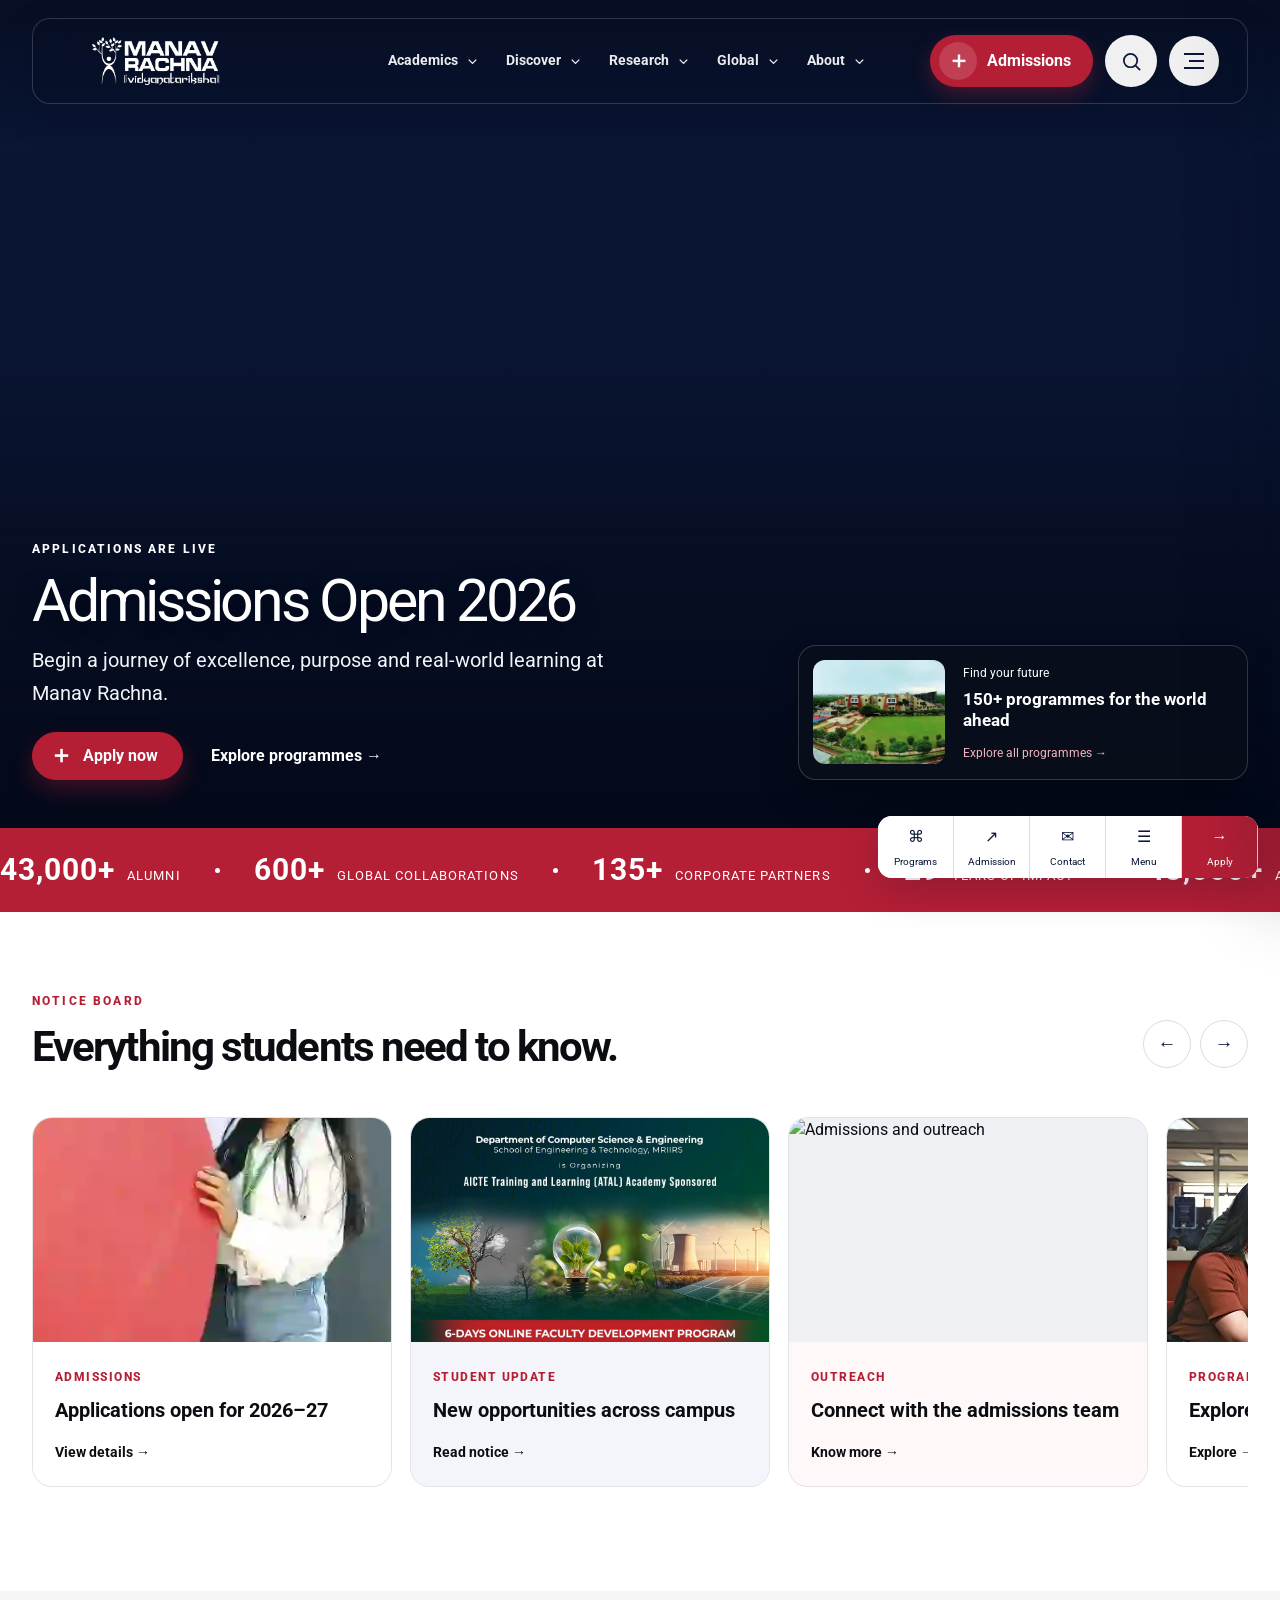
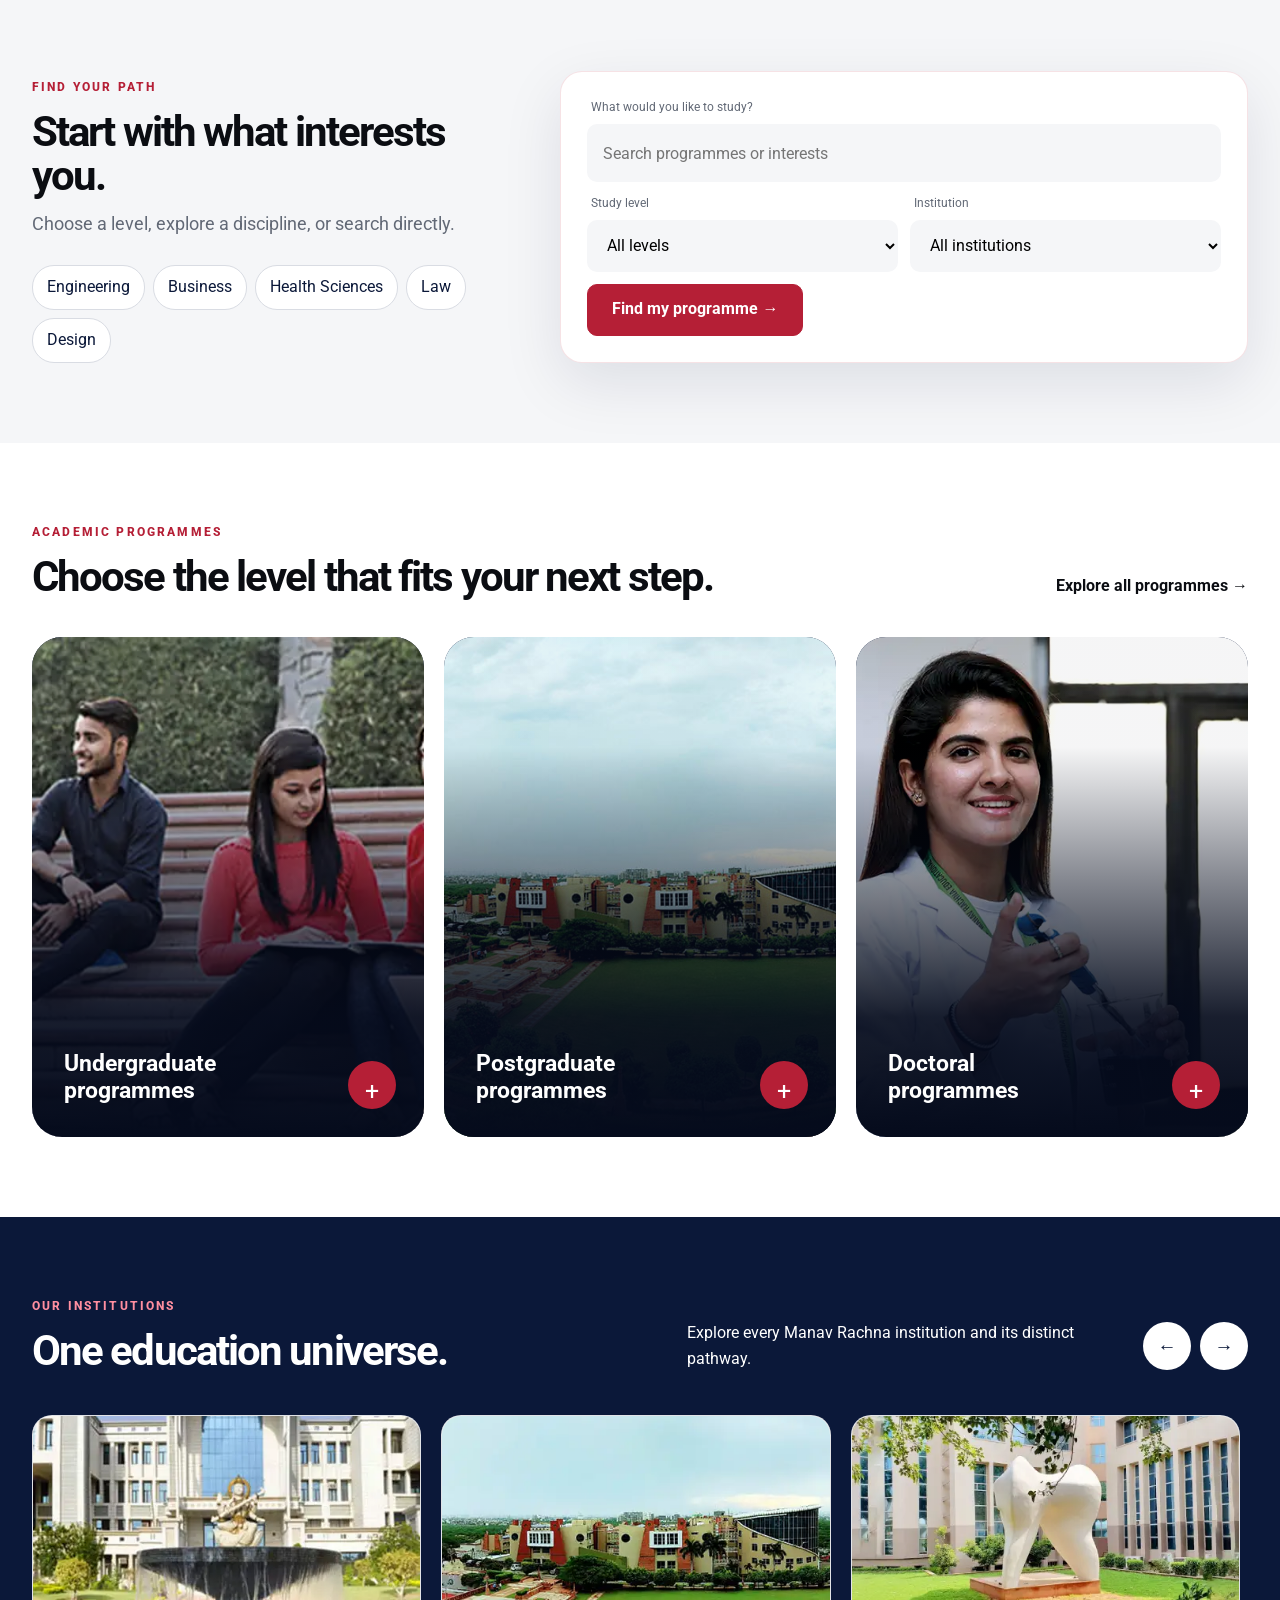
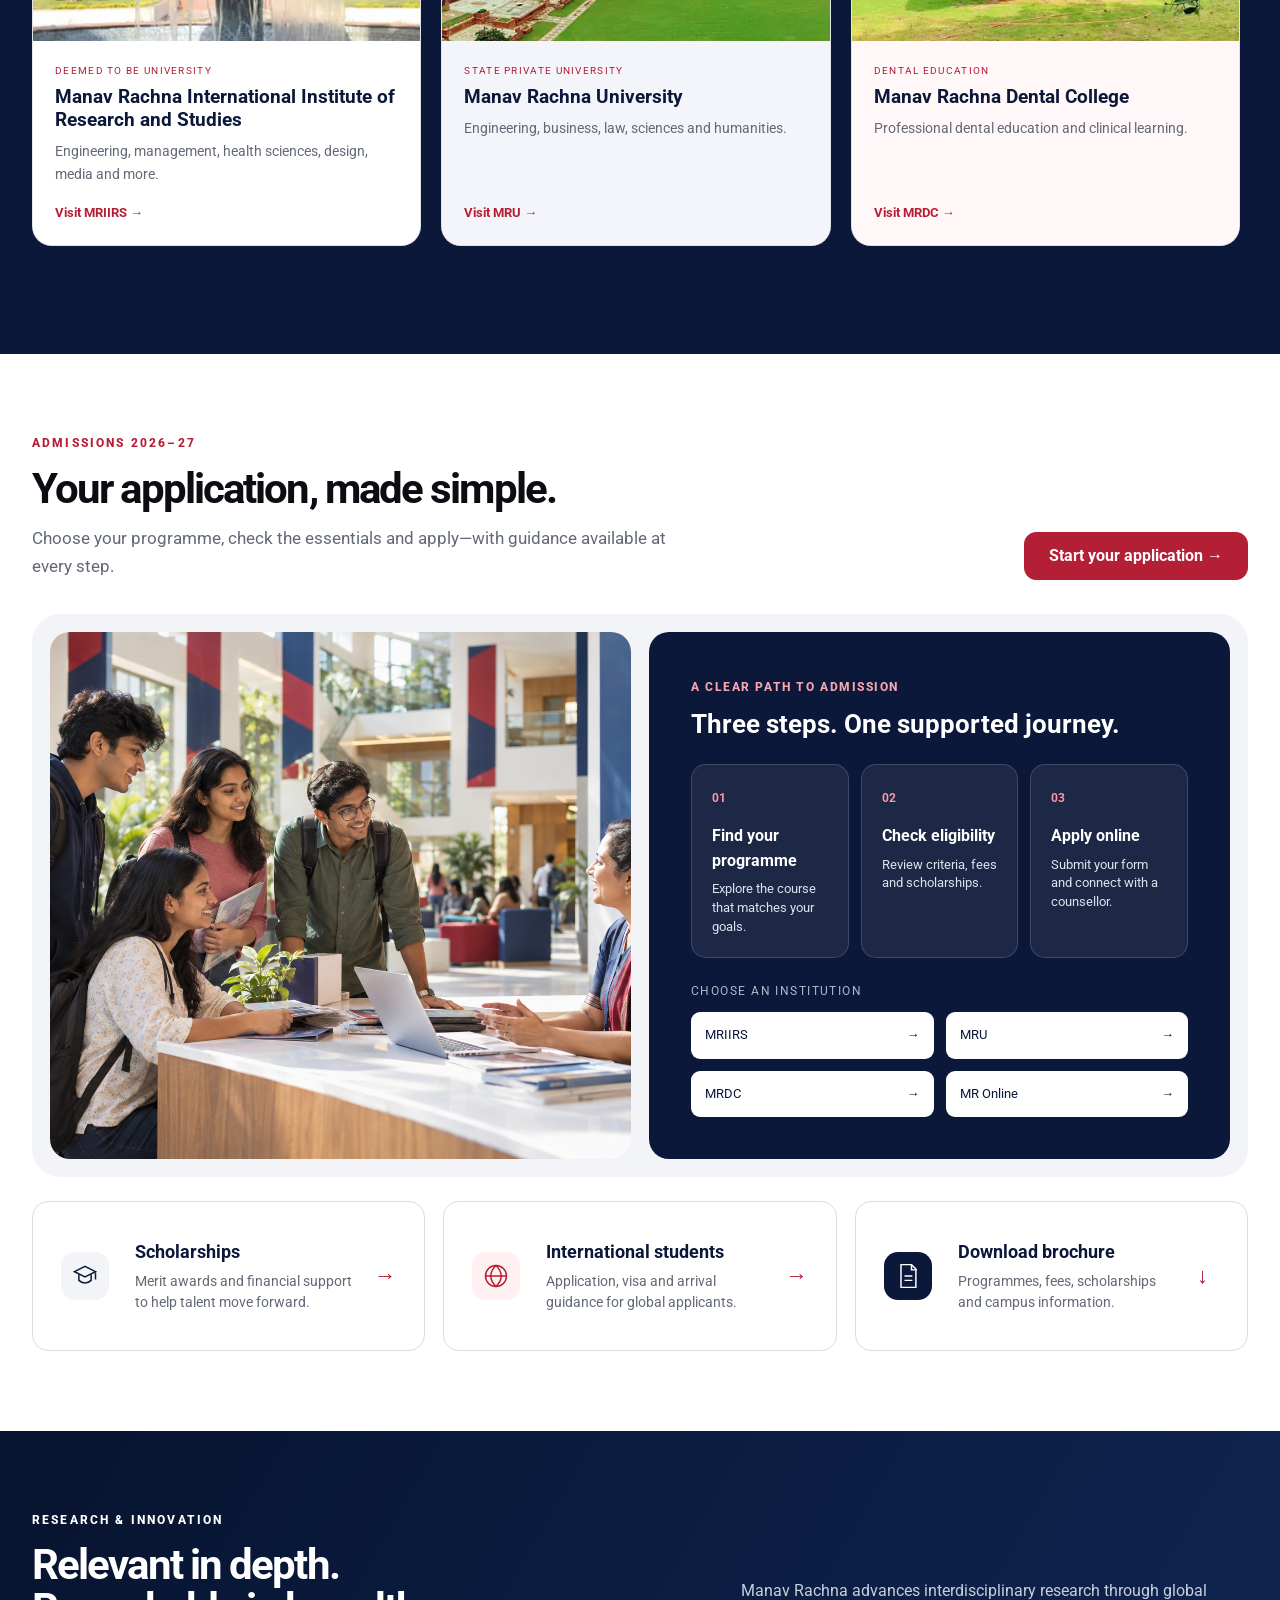
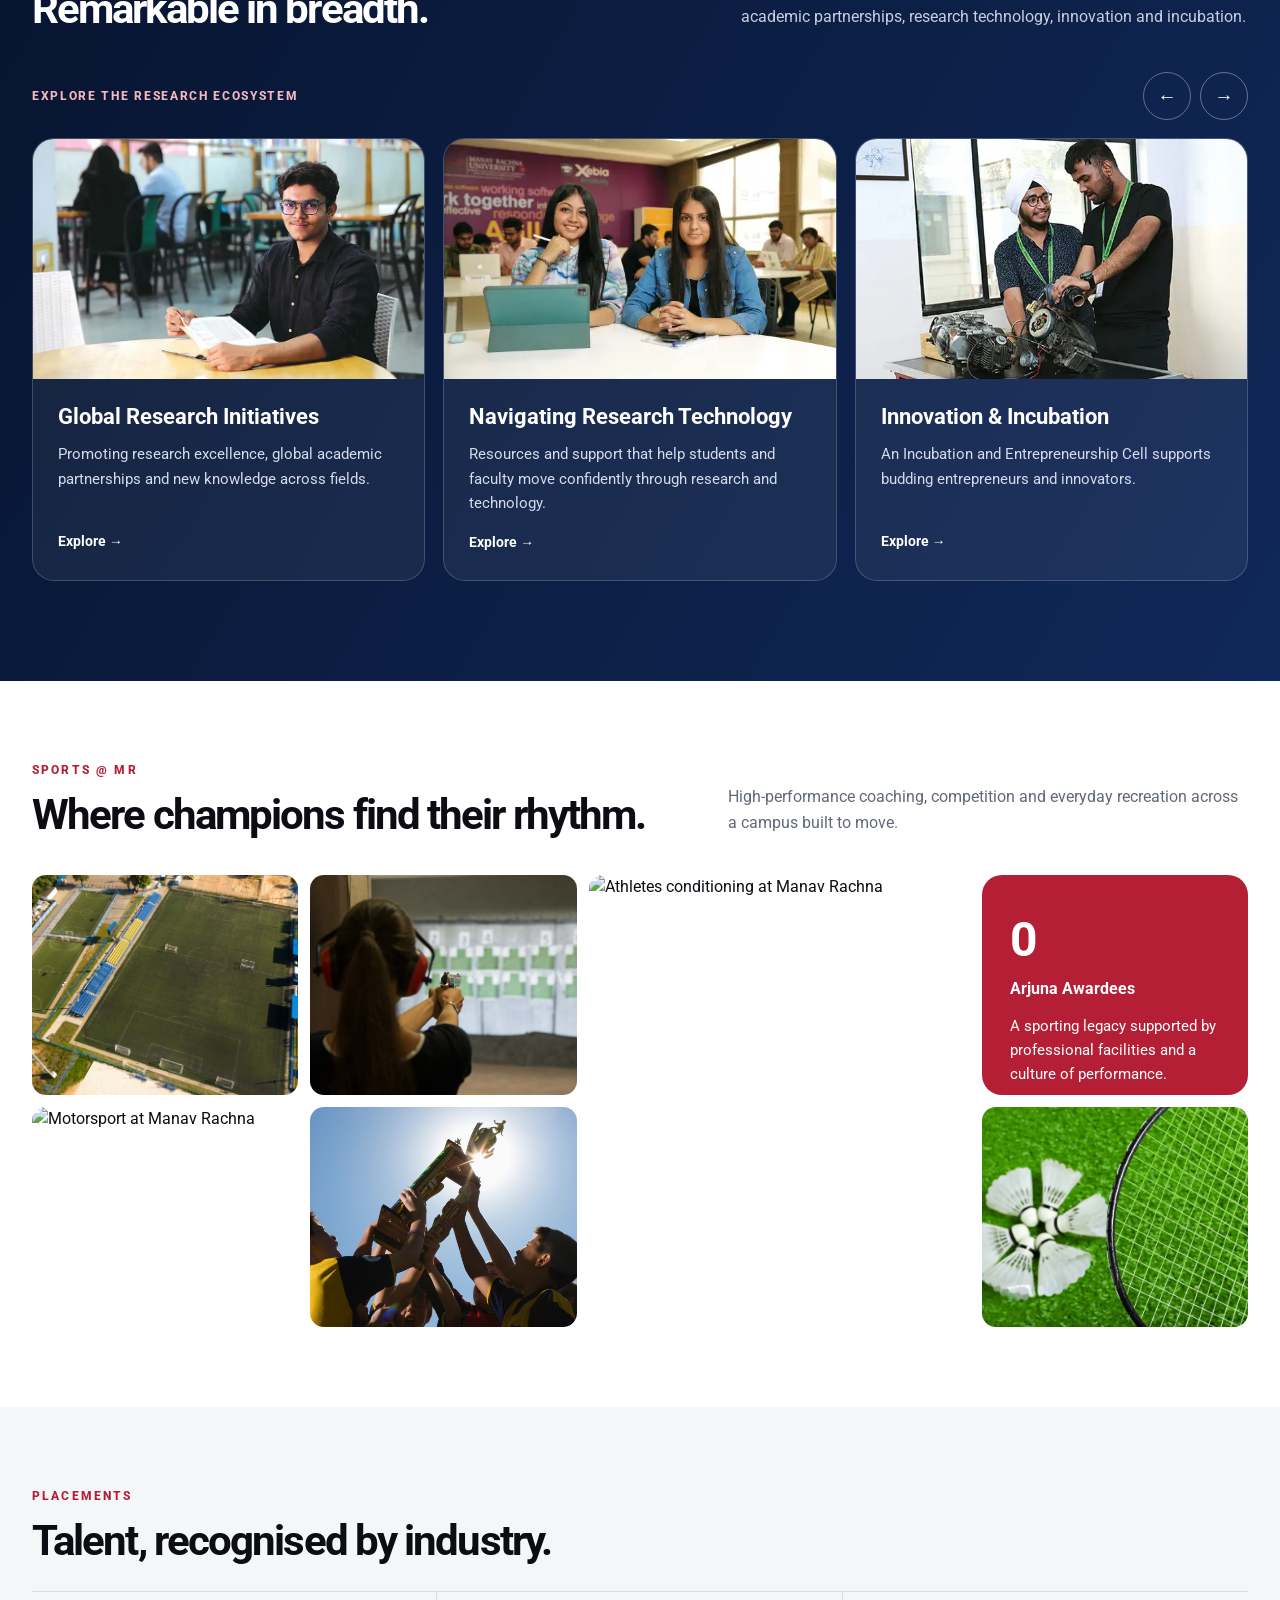
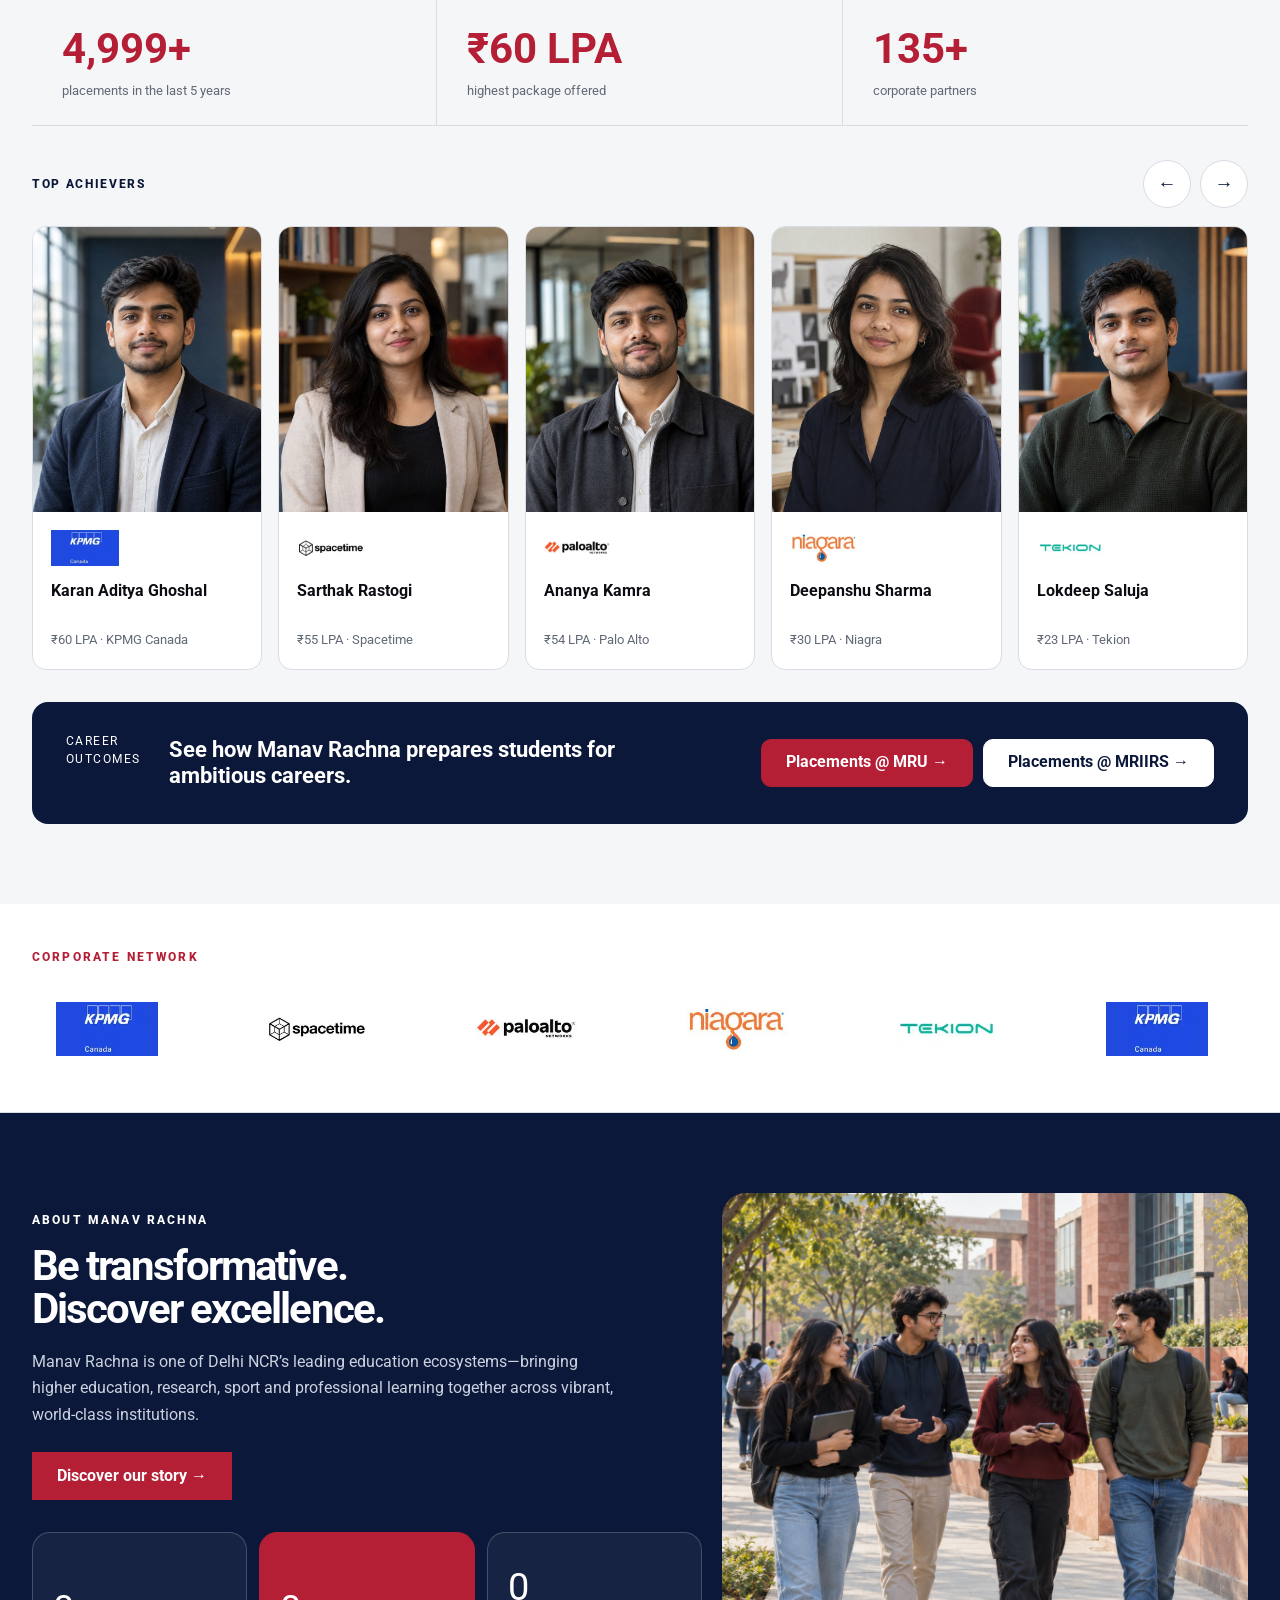
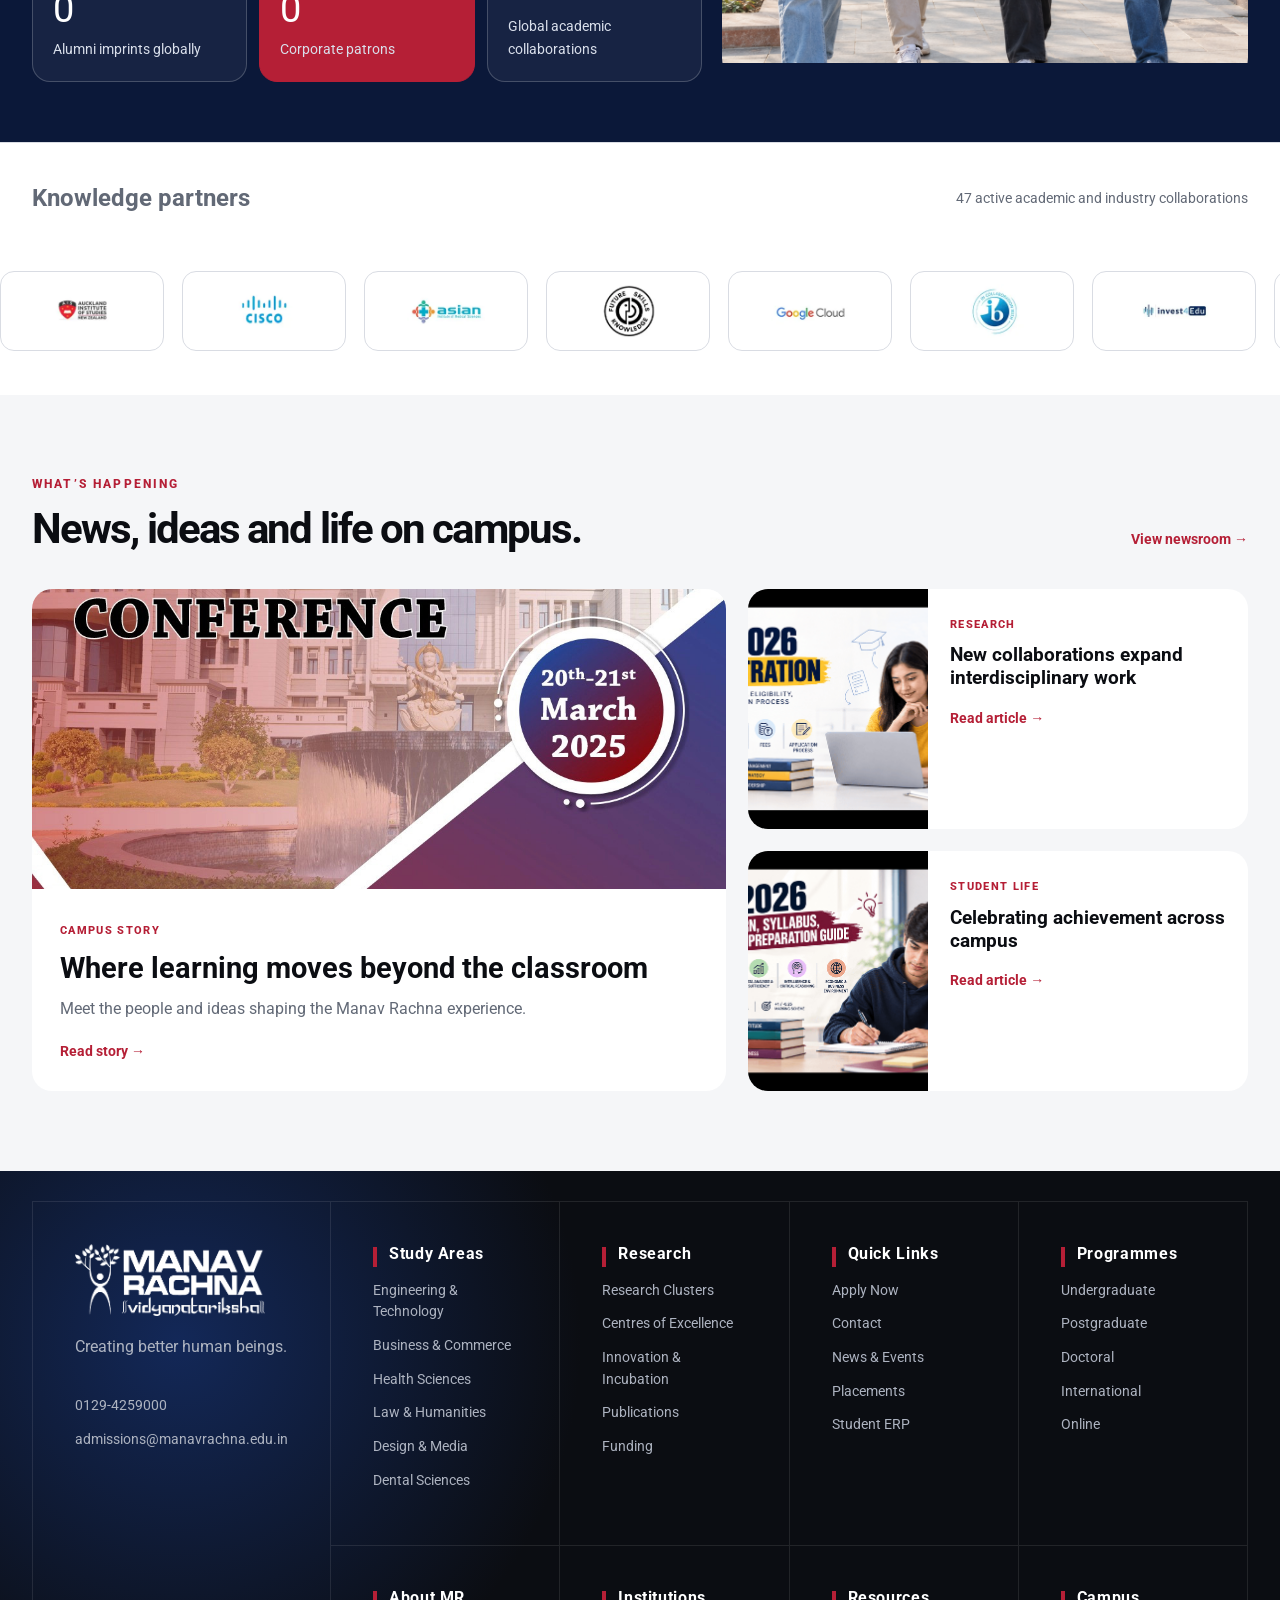
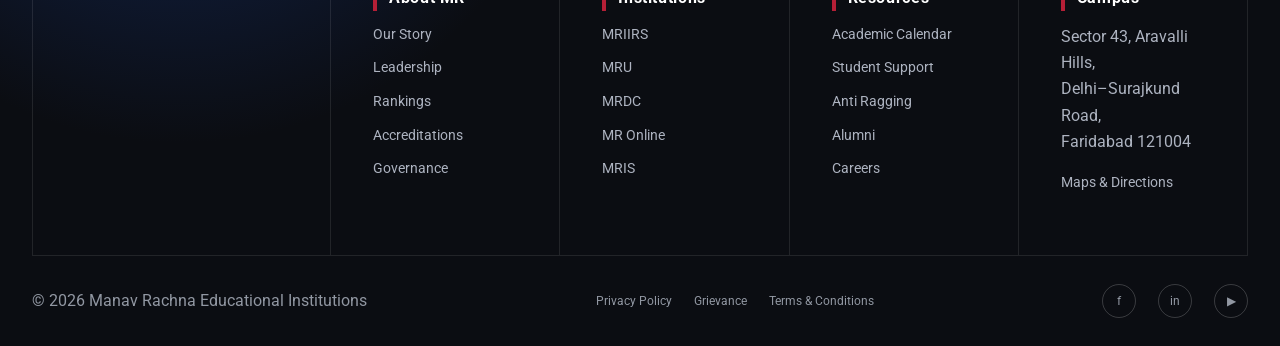
==== commit 218e78ed: "Refresh homepage with authentic section media" ====
--- a/index.html
+++ b/index.html
@@ -8,18 +8,18 @@
 <div class="mega shell" id="mega-global"><div class="mega-side"><span class="eyebrow">Global</span><h2>Learning without borders.</h2><a class="mega-cta" href="#about">See global impact →</a></div><div class="mega-column"><h3>Global engagement</h3><a href="#">International Collaborations</a><a href="#">MR Global Connect</a><a href="#">Global Mobility Programs</a><a href="#">Beyond the Borders</a></div><div class="mega-column"><h3>Institutions</h3><a href="#institutions">MRIIRS</a><a href="#institutions">MRU</a><a href="#institutions">MRDC</a><a href="#institutions">MR Online</a><a href="#institutions">MRIS</a></div><div class="mega-column"><h3>Admissions</h3><a href="#admissions">Apply Now</a><a href="#admissions">Scholarships</a><a href="#admissions">International Students</a><a href="#admissions">Download Brochure</a></div></div>
 <div class="mega shell" id="mega-about"><div class="mega-side"><span class="eyebrow">About MR</span><h2>Education shaped by purpose.</h2><a class="mega-cta" href="#about">Our story →</a></div><div class="mega-column"><h3>Who we are</h3><a href="#about">Overview</a><a href="#about">Founder’s Vision & Mission</a><a href="#about">Leadership Team</a><a href="#about">Our Legacy</a><a href="#about">Values & Strengths</a></div><div class="mega-column"><h3>Recognition</h3><a href="#about">Accreditations & Ranking</a><a href="#about">The Ripple Effect</a><a href="#about">Equity & Inclusion</a><a href="#about">Alumni</a></div><div class="mega-column"><h3>Connect</h3><a href="#events">Media Coverage</a><a href="#events">Notices & Announcements</a><a href="#contact">Contact Us</a><a href="#contact">Careers</a></div></div></div>
 <aside class="mobile-drawer" aria-hidden="true"><div class="drawer-head"><img src="assets/manav-rachna-logo.png" alt="Manav Rachna"><button class="drawer-close" aria-label="Close menu">×</button></div><div class="drawer-grid"><section><h3>Academics</h3><a href="#programs">Undergraduate</a><a href="#programs">Postgraduate</a><a href="#programs">Doctoral Programmes</a><a href="#institutions">Schools & Institutions</a></section><section><h3>Discover</h3><a href="#sports">Sports @ MR</a><a href="#events">Campus Life</a><a href="#placements">Placements</a><a href="#events">News & Events</a></section><section><h3>Research & Global</h3><a href="#research">Research Clusters</a><a href="#research">Innovation & Incubation</a><a href="#">International Collaborations</a><a href="#">Global Mobility</a></section><section><h3>About MR</h3><a href="#about">Our Story</a><a href="#about">Leadership</a><a href="#about">Rankings & Accreditations</a><a href="#contact">Contact</a></section></div><div class="drawer-foot"><p>Ready to take the next step?</p><a class="button" href="#admissions">Start your application →</a></div></aside></header>
-<main id="main"><section class="hero"><div class="hero-media"><video autoplay muted loop playsinline poster="assets/mr/6a9a65b21e1111788503474.webp"><source src="assets/mr/2-video_ont9hO4E.mp4" type="video/mp4"></video></div><div class="hero-panel"><div class="shell hero-content"><div><span class="eyebrow light">Applications are live</span><h1>Admissions Open 2026</h1><p>Begin a journey of excellence, purpose and real-world learning at Manav Rachna.</p><div class="hero-actions"><a class="button" href="https://apply.manavrachna.edu.in/"><span>＋</span> Apply now</a><a class="text-link light" href="#program-search">Explore programmes →</a></div></div><article class="hero-promo"><img src="assets/mr/65715f09c1e2c1701928713.webp" alt="Manav Rachna University campus"><div><span>Find your future</span><h3>150+ programmes for the world ahead</h3><a href="#programs">Explore all programmes →</a></div></article></div></div></section>
+<main id="main"><section class="hero"><div class="hero-media"><iframe src="https://www.youtube.com/embed/3b5AlnCGmn0?autoplay=1&mute=1&controls=0&loop=1&playlist=3b5AlnCGmn0&modestbranding=1&playsinline=1&rel=0" title="Official Manav Rachna campus tour" allow="autoplay; encrypted-media" referrerpolicy="strict-origin-when-cross-origin"></iframe></div><div class="hero-panel"><div class="shell hero-content"><div><span class="eyebrow light">Applications are live</span><h1>Admissions Open 2026</h1><p>Begin a journey of excellence, purpose and real-world learning at Manav Rachna.</p><div class="hero-actions"><a class="button" href="https://apply.manavrachna.edu.in/"><span>＋</span> Apply now</a><a class="text-link light" href="#program-search">Explore programmes →</a></div></div><article class="hero-promo"><img src="assets/mr/notices/college-mru.webp" alt="Manav Rachna University campus"><div><span>Find your future</span><h3>150+ programmes for the world ahead</h3><a href="#programs">Explore all programmes →</a></div></article></div></div></section>
 <div class="stats-marquee"><div><span><b data-count="43000" data-suffix="+">0</b> Alumni</span><i></i><span><b data-count="600" data-suffix="+">0</b> Global collaborations</span><i></i><span><b data-count="135" data-suffix="+">0</b> Corporate partners</span><i></i><span><b data-count="29">0</b> Years of impact</span><i></i><span><b data-count="43000" data-suffix="+">0</b> Alumni</span><i></i><span><b data-count="600" data-suffix="+">0</b> Global collaborations</span><i></i><span><b data-count="135" data-suffix="+">0</b> Corporate partners</span><i></i><span><b data-count="29">0</b> Years of impact</span></div></div>
-<section class="section notices" id="notices"><div class="shell"><div class="split-head"><div><span class="eyebrow">Notice board</span><h2>Everything students need to know.</h2></div><div class="slider-controls"><button class="notice-prev" aria-label="Previous notices">←</button><button class="notice-next" aria-label="Next notices">→</button></div></div><div class="notice-scroller"><article><img src="assets/mr/notices/Applicationopen26-27.webp" alt="Admissions open 2026-27"><div><span>Admissions</span><h3>Applications open for 2026–27</h3><a href="#admissions">View details →</a></div></article><article><img src="assets/mr/notices/new_slider.webp" alt="Manav Rachna student notice"><div><span>Student update</span><h3>New opportunities across campus</h3><a href="#">Read notice →</a></div></article><article><img src="assets/mr/notices/Admissions&amp;Outreach.webp" alt="Admissions and outreach"><div><span>Outreach</span><h3>Connect with the admissions team</h3><a href="#contact">Know more →</a></div></article><article><img src="assets/mr/notices/Website card Design.webp" alt="Design programmes"><div><span>Programmes</span><h3>Explore careers in design</h3><a href="#programs">Explore →</a></div></article><article><img src="assets/mr/notices/Website card LAW.webp" alt="Law programmes"><div><span>Programmes</span><h3>Build your future in law</h3><a href="#programs">Explore →</a></div></article><article><img src="assets/mr/notices/Website card MBA (1).webp" alt="MBA programmes"><div><span>Programmes</span><h3>Management for the modern world</h3><a href="#programs">Explore →</a></div></article><article><img src="assets/mr/notices/mindler_card.webp" alt="Career guidance"><div><span>Guidance</span><h3>Career discovery and counselling</h3><a href="#">Learn more →</a></div></article></div></div></section>
+<section class="section notices" id="notices"><div class="shell"><div class="split-head"><div><span class="eyebrow">Notice board</span><h2>Everything students need to know.</h2></div><div class="slider-controls"><button class="notice-prev" aria-label="Previous notices">←</button><button class="notice-next" aria-label="Next notices">→</button></div></div><div class="notice-scroller"><article><img src="assets/official-2026/notice-admissions.webp" alt="Admissions open 2026-27"><div><span>Admissions</span><h3>Applications open for 2026–27</h3><a href="#admissions">View details →</a></div></article><article><img src="assets/official-2026/notice-student.jpeg" alt="Manav Rachna student notice"><div><span>Student update</span><h3>New opportunities across campus</h3><a href="#">Read notice →</a></div></article><article><img src="assets/official-2026/notice-outreach.jpg" alt="Admissions and outreach"><div><span>Outreach</span><h3>Connect with the admissions team</h3><a href="#contact">Know more →</a></div></article><article><img src="assets/official-2026/notice-design.webp" alt="Design programmes"><div><span>Programmes</span><h3>Explore careers in design</h3><a href="#programs">Explore →</a></div></article><article><img src="assets/official-2026/notice-law.webp" alt="Law programmes"><div><span>Programmes</span><h3>Build your future in law</h3><a href="#programs">Explore →</a></div></article><article><img src="assets/official-2026/notice-mba.webp" alt="MBA programmes"><div><span>Programmes</span><h3>Management for the modern world</h3><a href="#programs">Explore →</a></div></article><article><img src="assets/official-2026/notice-guidance.png" alt="Career guidance"><div><span>Guidance</span><h3>Career discovery and counselling</h3><a href="#">Learn more →</a></div></article></div></div></section>
 <section class="section program-search" id="program-search"><div class="shell search-layout"><div class="path-intro"><span class="eyebrow">Find your path</span><h2>Start with what interests you.</h2><p>Choose a level, explore a discipline, or search directly.</p><div class="path-chips"><button>Engineering</button><button>Business</button><button>Health Sciences</button><button>Law</button><button>Design</button></div></div><form class="finder"><label><span>What would you like to study?</span><input type="search" placeholder="Search programmes or interests"></label><div class="finder-row"><label><span>Study level</span><select><option>All levels</option><option>Undergraduate</option><option>Postgraduate</option><option>Doctoral</option></select></label><label><span>Institution</span><select><option>All institutions</option><option>MRIIRS</option><option>MRU</option><option>MRDC</option></select></label></div><button class="button">Find my programme →</button></form></div></section>
-<section class="section programs" id="programs"><div class="shell"><div class="section-head"><div><span class="eyebrow">Academic programmes</span><h2>Choose the level that fits your next step.</h2></div><a class="text-link" href="#program-search">Explore all programmes →</a></div><div class="academic-showcase"><a class="academic-card" href="#program-search"><img src="assets/fresh-2026/academic-ug.png" alt="Undergraduate students at Manav Rachna"><div><small>After Grade 12</small><h3>Undergraduate programmes</h3><p>Build a strong foundation through industry-connected degree programmes.</p><span>Explore UG +</span></div></a><a class="academic-card" href="#program-search"><img src="assets/fresh-2026/academic-pg.png" alt="Postgraduate learning at Manav Rachna"><div><small>After a Bachelor’s degree</small><h3>Postgraduate programmes</h3><p>Advance your expertise through focused, practice-led study.</p><span>Explore PG +</span></div></a><a class="academic-card" href="#program-search"><img src="assets/fresh-2026/academic-phd.png" alt="Research at Manav Rachna"><div><small>Research pathway</small><h3>Doctoral programmes</h3><p>Create original knowledge with expert mentorship and research facilities.</p><span>Explore PhD +</span></div></a></div></div></section>
+<section class="section programs" id="programs"><div class="shell"><div class="section-head"><div><span class="eyebrow">Academic programmes</span><h2>Choose the level that fits your next step.</h2></div><a class="text-link" href="#program-search">Explore all programmes →</a></div><div class="academic-showcase"><a class="academic-card" href="#program-search"><img src="assets/official-2026/academic-ug.webp" alt="Undergraduate students at Manav Rachna"><div><small>After Grade 12</small><h3>Undergraduate programmes</h3><p>Build a strong foundation through industry-connected degree programmes.</p><span>Explore UG +</span></div></a><a class="academic-card" href="#program-search"><img src="assets/official-2026/academic-pg.jpg" alt="Postgraduate learning at Manav Rachna"><div><small>After a Bachelor’s degree</small><h3>Postgraduate programmes</h3><p>Advance your expertise through focused, practice-led study.</p><span>Explore PG +</span></div></a><a class="academic-card" href="#program-search"><img src="assets/official-2026/academic-phd.webp" alt="Research at Manav Rachna"><div><small>Research pathway</small><h3>Doctoral programmes</h3><p>Create original knowledge with expert mentorship and research facilities.</p><span>Explore PhD +</span></div></a></div></div></section>
 <section class="section gray institutions" id="institutions"><div class="shell"><div class="section-head"><div><span class="eyebrow">Our institutions</span><h2>One education universe.</h2></div><div class="section-tools"><p>Explore every Manav Rachna institution and its distinct pathway.</p><div class="slider-controls"><button class="institution-prev" aria-label="Previous institution">←</button><button class="institution-next" aria-label="Next institution">→</button></div></div></div><div class="institution-track"><a class="institution-card" href="https://manavrachna.edu.in/mriirs"><img src="assets/mr/65715f28889b31701928744.webp" alt="MRIIRS campus"><div><span>Deemed to be University</span><h3>Manav Rachna International Institute of Research and Studies</h3><p>Engineering, management, health sciences, design, media and more.</p><b>Visit MRIIRS →</b></div></a><a class="institution-card" href="https://manavrachna.edu.in/mru"><img src="assets/mr/65715f09c1e2c1701928713.webp" alt="Manav Rachna University campus"><div><span>State Private University</span><h3>Manav Rachna University</h3><p>Engineering, business, law, sciences and humanities.</p><b>Visit MRU →</b></div></a><a class="institution-card" href="https://manavrachna.edu.in/mrdc"><img src="assets/mr/658f9d5123bd51703910737.webp" alt="Dental College"><div><span>Dental education</span><h3>Manav Rachna Dental College</h3><p>Professional dental education and clinical learning.</p><b>Visit MRDC →</b></div></a><a class="institution-card" href="https://manavrachnaonline.com/"><img src="assets/mr/65852b70b49151703226224.webp" alt="Online education"><div><span>Online education</span><h3>MR Centre for Distance & Online Education</h3><p>Flexible learning designed for working professionals.</p><b>Visit MR Online →</b></div></a><a class="institution-card" href="https://mris.edu.in/"><img src="assets/mr/65852b93520c11703226259.webp" alt="International School"><div><span>School education</span><h3>Manav Rachna International Schools</h3><p>Future-focused school education across India.</p><b>Visit MRIS →</b></div></a></div></div></section>
 <section class="section admissions" id="admissions"><div class="shell admission-intro"><div><span class="eyebrow">Admissions 2026–27</span><h2>Your application, made simple.</h2><p>Choose your programme, check the essentials and apply—with guidance available at every step.</p></div><a class="button" href="https://apply.manavrachna.edu.in/">Start your application →</a></div><div class="shell admissions-stage"><div class="admissions-visual"><img src="assets/fresh-2026/admissions.png" alt="Admissions and outreach at Manav Rachna"></div><div class="admissions-journey"><span class="flow-label">A clear path to admission</span><h3>Three steps. One supported journey.</h3><div class="journey-grid"><article><b>01</b><h4>Find your programme</h4><p>Explore the course that matches your goals.</p></article><article><b>02</b><h4>Check eligibility</h4><p>Review criteria, fees and scholarships.</p></article><article><b>03</b><h4>Apply online</h4><p>Submit your form and connect with a counsellor.</p></article></div><div class="admission-routes"><span>Choose an institution</span><a href="https://apply.manavrachna.edu.in/mriirs">MRIIRS <b>→</b></a><a href="https://apply.manavrachna.edu.in/mru">MRU <b>→</b></a><a href="https://apply.manavrachna.edu.in/mriirs">MRDC <b>→</b></a><a href="https://apply.manavrachnaonline.com">MR Online <b>→</b></a></div></div></div><div class="shell admissions-cards"><a href="https://manavrachna.edu.in/tuition-and-financial-aid/scholarships"><svg viewBox="0 0 32 32" aria-hidden="true"><path d="M4 11 16 5l12 6-12 6L4 11Z"/><path d="M9 14v7c4 4 10 4 14 0v-7M28 12v8"/></svg><div><b>Scholarships</b><p>Merit awards and financial support to help talent move forward.</p></div><em>→</em></a><a href="#contact"><svg viewBox="0 0 32 32" aria-hidden="true"><circle cx="16" cy="16" r="12"/><path d="M4 16h24M16 4c4 4 6 8 6 12s-2 8-6 12c-4-4-6-8-6-12s2-8 6-12Z"/></svg><div><b>International students</b><p>Application, visa and arrival guidance for global applicants.</p></div><em>→</em></a><a href="#"><svg viewBox="0 0 32 32" aria-hidden="true"><path d="M8 3h12l5 5v21H8V3Z"/><path d="M20 3v6h6M12 16h9M12 21h9"/></svg><div><b>Download brochure</b><p>Programmes, fees, scholarships and campus information.</p></div><em>↓</em></a></div></section>
-<section class="section research" id="research"><div class="shell research-head"><div><span class="eyebrow light">Research & innovation</span><h2>Relevant in depth.<br>Remarkable in breadth.</h2></div><p>Manav Rachna advances interdisciplinary research through global academic partnerships, research technology, innovation and incubation.</p></div><div class="shell research-carousel-head"><span>Explore the research ecosystem</span><div class="slider-controls"><button class="research-prev" aria-label="Previous research story">←</button><button class="research-next" aria-label="Next research story">→</button></div></div><div class="shell research-track"><a href="https://manavrachna.edu.in/research-and-innovation/global-research-initiatives"><img src="assets/fresh-2026/research.png" alt="Global research initiatives"><div><small>01</small><h3>Global Research Initiatives</h3><p>Promoting research excellence, global academic partnerships and new knowledge across fields.</p><b>Explore →</b></div></a><a href="https://manavrachna.edu.in/research-and-innovation/research-technology"><img src="assets/fresh-2026/academic-phd.png" alt="Research technology at Manav Rachna"><div><small>02</small><h3>Navigating Research Technology</h3><p>Resources and support that help students and faculty move confidently through research and technology.</p><b>Explore →</b></div></a><a href="https://manavrachna.edu.in/research-and-innovation/innovation"><img src="assets/fresh-2026/academic-ug.png" alt="Innovation and incubation"><div><small>03</small><h3>Innovation & Incubation</h3><p>An Incubation and Entrepreneurship Cell supports budding entrepreneurs and innovators.</p><b>Explore →</b></div></a><a href="https://manavrachna.edu.in/research-and-innovation/research-clusters"><img src="assets/fresh-2026/academic-pg.png" alt="Interdisciplinary research clusters"><div><small>04</small><h3>Eight Research Clusters</h3><p>Dynamic clusters drive interdisciplinary research across the Manav Rachna ecosystem.</p><b>Explore →</b></div></a></div></section>
-<section class="section sports" id="sports"><div class="sports-shell"><div class="section-head"><div><span class="eyebrow">Sports @ MR</span><h2>Where champions find their rhythm.</h2></div><p>High-performance coaching, competition and everyday recreation across a campus built to move.</p></div><div class="sports-mosaic"><article class="sports-copy"><b data-count="35">0</b><span>Arjuna Awardees</span><p>A sporting legacy supported by professional facilities and a culture of performance.</p><a href="#">Explore Sports @ MR →</a></article><figure><img src="assets/mr/SportAtMR-img1.webp" alt="Squash at Manav Rachna"><figcaption><b>Squash</b><span>Purpose-built courts for focused training.</span></figcaption></figure><figure class="sports-fresh"><img src="assets/fresh-2026/sports.png" alt="University athletes training at Manav Rachna"><figcaption><b>Outdoor Training</b><span>Strength, speed and teamwork in motion.</span></figcaption></figure><figure class="tall"><img src="assets/mr/SportAtMR-bigImg.webp" alt="High performance sport"><figcaption><b>High Performance</b><span>Coaching, conditioning and competitive excellence.</span></figcaption></figure><figure><img src="assets/mr/SportAtMR-img2.webp" alt="Shooting range at Manav Rachna"><figcaption><b>Shooting Range</b><span>Precision-led training in a professional environment.</span></figcaption></figure><figure><img src="assets/mr/SportAtMR-img3.webp" alt="Indoor sports at Manav Rachna"><figcaption><b>Indoor Arena</b><span>Year-round space for training and competition.</span></figcaption></figure><figure class="sports-extra"><img src="assets/mr/SportAtMR-bigImg.webp" alt="Team sports at Manav Rachna"><figcaption><b>Team Sports</b><span>Cricket, football, basketball and volleyball.</span></figcaption></figure></div></div></section>
-<section class="section gray placements" id="placements"><div class="shell"><div class="placement-top"><div><span class="eyebrow">Placements</span><h2>Talent, recognised by industry.</h2></div></div><div class="placement-stats"><div><b data-count="5000" data-suffix="+">0</b><span>placements in the last 5 years</span></div><div><b data-count="60" data-prefix="₹" data-suffix=" LPA">0</b><span>highest package offered</span></div><div><b data-count="135" data-suffix="+">0</b><span>corporate partners</span></div></div><div class="placement-track-head"><span>Top achievers</span><div class="slider-controls"><button class="placement-prev" aria-label="Previous achievers">←</button><button class="placement-next" aria-label="Next achievers">→</button></div></div><div class="achievers"><article><img src="assets/mr/KaranAditya.webp" alt="Karan Aditya"><div><img src="assets/mr/KPMGCanada_logo.webp" alt="KPMG"><h3>Karan Aditya Ghoshal</h3><p>₹60 LPA · KPMG Canada</p></div></article><article><img src="assets/mr/SarthakRastogi.webp" alt="Sarthak Rastogi"><div><img src="assets/mr/Spacetime_logo.webp" alt="Spacetime"><h3>Sarthak Rastogi</h3><p>₹55 LPA · Spacetime</p></div></article><article><img src="assets/mr/AnanyaKamra.webp" alt="Ananya Kamra"><div><img src="assets/mr/paloalto_logo.webp" alt="Palo Alto"><h3>Ananya Kamra</h3><p>₹54 LPA · Palo Alto</p></div></article><article><img src="assets/mr/DeepanshuSharma.webp" alt="Deepanshu Sharma"><div><img src="assets/mr/Niagra_logo.webp" alt="Niagra"><h3>Deepanshu Sharma</h3><p>₹30 LPA · Niagra</p></div></article><article><img src="assets/mr/LokdeepSaluja.webp" alt="Lokdeep Saluja"><div><img src="assets/mr/Tekion_logo.webp" alt="Tekion"><h3>Lokdeep Saluja</h3><p>₹23 LPA · Tekion</p></div></article></div><div class="placement-cta"><div><span>Career outcomes</span><h3>See how Manav Rachna prepares students for ambitious careers.</h3></div><div><a class="button" href="https://manavrachna.edu.in/mru/placements/overview">Placements @ MRU →</a><a class="button white" href="https://manavrachna.edu.in/mriirs/placements/overview">Placements @ MRIIRS →</a></div></div></div></section>
+<section class="section research" id="research"><div class="shell research-head"><div><span class="eyebrow light">Research & innovation</span><h2>Relevant in depth.<br>Remarkable in breadth.</h2></div><p>Manav Rachna advances interdisciplinary research through global academic partnerships, research technology, innovation and incubation.</p></div><div class="shell research-carousel-head"><span>Explore the research ecosystem</span><div class="slider-controls"><button class="research-prev" aria-label="Previous research story">←</button><button class="research-next" aria-label="Next research story">→</button></div></div><div class="shell research-track"><a href="https://manavrachna.edu.in/research-and-innovation/global-research-initiatives"><img src="assets/official-2026/research-global.webp" alt="Global research initiatives"><div><h3>Global Research Initiatives</h3><p>Promoting research excellence, global academic partnerships and new knowledge across fields.</p><b>Explore →</b></div></a><a href="https://manavrachna.edu.in/research-and-innovation/research-technology"><img src="assets/official-2026/research-tech.webp" alt="Research technology at Manav Rachna"><div><h3>Navigating Research Technology</h3><p>Resources and support that help students and faculty move confidently through research and technology.</p><b>Explore →</b></div></a><a href="https://manavrachna.edu.in/research-and-innovation/innovation"><img src="assets/official-2026/research-innovation.webp" alt="Innovation and incubation"><div><h3>Innovation & Incubation</h3><p>An Incubation and Entrepreneurship Cell supports budding entrepreneurs and innovators.</p><b>Explore →</b></div></a><a href="https://manavrachna.edu.in/research-and-innovation/research-clusters"><img src="assets/official-2026/research-clusters.webp" alt="Interdisciplinary research clusters"><div><h3>Eight Research Clusters</h3><p>Dynamic clusters drive interdisciplinary research across the Manav Rachna ecosystem.</p><b>Explore →</b></div></a></div></section>
+<section class="section sports" id="sports"><div class="sports-shell"><div class="section-head"><div><span class="eyebrow">Sports @ MR</span><h2>Where champions find their rhythm.</h2></div><p>High-performance coaching, competition and everyday recreation across a campus built to move.</p></div><div class="sports-mosaic"><article class="sports-copy"><b data-count="35">0</b><span>Arjuna Awardees</span><p>A sporting legacy supported by professional facilities and a culture of performance.</p><a href="#">Explore Sports @ MR →</a></article><figure><img src="assets/official-2026/sports-football.webp" alt="Manav Rachna football academy"><figcaption><b>Football Academy</b><span>Professional grounds for focused team training.</span></figcaption></figure><figure class="sports-fresh"><img src="assets/official-2026/sports-shooting.webp" alt="Electronic shooting range at Manav Rachna"><figcaption><b>Shooting Range</b><span>Precision-led training in a professional environment.</span></figcaption></figure><figure class="tall"><img src="assets/official-2026/sports-girls.jpg" alt="Athletes conditioning at Manav Rachna"><figcaption><b>High Performance</b><span>Coaching, conditioning and competitive excellence.</span></figcaption></figure><figure><img src="assets/official-2026/sports-kart.jpg" alt="Motorsport at Manav Rachna"><figcaption><b>Motorsport</b><span>Engineering, control and competitive performance.</span></figcaption></figure><figure><img src="assets/official-2026/sports-extra-1.webp" alt="Championship celebration"><figcaption><b>Competitive Excellence</b><span>A culture that celebrates training and achievement.</span></figcaption></figure><figure class="sports-extra"><img src="assets/official-2026/sports-extra-2.webp" alt="Badminton at Manav Rachna"><figcaption><b>Badminton</b><span>Fast-paced training for skill, agility and focus.</span></figcaption></figure></div></div></section>
+<section class="section gray placements" id="placements"><div class="shell"><div class="placement-top"><div><span class="eyebrow">Placements</span><h2>Talent, recognised by industry.</h2></div></div><div class="placement-stats"><div><b data-count="5000" data-suffix="+">0</b><span>placements in the last 5 years</span></div><div><b data-count="60" data-prefix="₹" data-suffix=" LPA">0</b><span>highest package offered</span></div><div><b data-count="135" data-suffix="+">0</b><span>corporate partners</span></div></div><div class="placement-track-head"><span>Top achievers</span><div class="slider-controls"><button class="placement-prev" aria-label="Previous achievers">←</button><button class="placement-next" aria-label="Next achievers">→</button></div></div><div class="achievers"><article><img src="assets/placement-2026/achiever-1.jpg" alt="Karan Aditya"><div><img src="assets/mr/KPMGCanada_logo.webp" alt="KPMG"><h3>Karan Aditya Ghoshal</h3><p>₹60 LPA · KPMG Canada</p></div></article><article><img src="assets/placement-2026/achiever-2.jpg" alt="Sarthak Rastogi"><div><img src="assets/mr/Spacetime_logo.webp" alt="Spacetime"><h3>Sarthak Rastogi</h3><p>₹55 LPA · Spacetime</p></div></article><article><img src="assets/placement-2026/achiever-3.jpg" alt="Ananya Kamra"><div><img src="assets/mr/paloalto_logo.webp" alt="Palo Alto"><h3>Ananya Kamra</h3><p>₹54 LPA · Palo Alto</p></div></article><article><img src="assets/placement-2026/achiever-4.jpg" alt="Deepanshu Sharma"><div><img src="assets/mr/Niagra_logo.webp" alt="Niagra"><h3>Deepanshu Sharma</h3><p>₹30 LPA · Niagra</p></div></article><article><img src="assets/placement-2026/achiever-5.jpg" alt="Lokdeep Saluja"><div><img src="assets/mr/Tekion_logo.webp" alt="Tekion"><h3>Lokdeep Saluja</h3><p>₹23 LPA · Tekion</p></div></article></div><div class="placement-cta"><div><span>Career outcomes</span><h3>See how Manav Rachna prepares students for ambitious careers.</h3></div><div><a class="button" href="https://manavrachna.edu.in/mru/placements/overview">Placements @ MRU →</a><a class="button white" href="https://manavrachna.edu.in/mriirs/placements/overview">Placements @ MRIIRS →</a></div></div></div></section>
 <section class="partners section-sm"><div class="shell"><span class="eyebrow">Corporate network</span><div class="logo-row"><img src="assets/mr/KPMGCanada_logo.webp" alt="KPMG"><img src="assets/mr/Spacetime_logo.webp" alt="Spacetime"><img src="assets/mr/paloalto_logo.webp" alt="Palo Alto"><img src="assets/mr/Niagra_logo.webp" alt="Niagra"><img src="assets/mr/Tekion_logo.webp" alt="Tekion"></div></div></section>
 <section class="section about" id="about"><div class="shell about-transform"><div class="about-story"><span class="eyebrow light">About Manav Rachna</span><h2>Be transformative.<br>Discover excellence.</h2><p>Manav Rachna is one of Delhi NCR’s leading education ecosystems—bringing higher education, research, sport and professional learning together across vibrant, world-class institutions.</p><a class="button about-cta" href="https://manavrachna.edu.in/about-us/overview">Discover our story →</a></div><div class="about-image"><img src="assets/fresh-2026/about.png" alt="Manav Rachna campus life"></div><div class="about-stats"><div class="about-stat"><b data-count="43000" data-suffix="+">0</b><span>Alumni imprints globally</span></div><div class="about-stat red"><b data-count="600" data-suffix="+">0</b><span>Corporate patrons</span></div><div class="about-stat"><b data-count="135" data-suffix="+">0</b><span>Global academic collaborations</span></div></div></div><div class="knowledge"><div class="shell knowledge-head"><p>Knowledge partners</p><span>47 active academic and industry collaborations</span></div><div class="knowledge-viewport"><div class="knowledge-logos" data-logo-library="all"></div></div></div></section>
-<section class="section gray happening" id="events"><div class="shell"><div class="section-head"><div><span class="eyebrow">What’s happening</span><h2>News, ideas and life on campus.</h2></div><a class="text-link" href="#">View newsroom →</a></div><div class="happening-layout"><article class="happening-lead"><img src="assets/fresh-2026/about.png" alt="Campus event"><div><span>Campus story</span><h3>Where learning moves beyond the classroom</h3><p>Meet the people and ideas shaping the Manav Rachna experience.</p><a href="#">Read story →</a></div></article><div class="happening-list"><article><img src="assets/fresh-2026/research.png" alt="Research news"><div><span>Research</span><h3>New collaborations expand interdisciplinary work</h3><a href="#">Read article →</a></div></article><article><img src="assets/fresh-2026/admissions.png" alt="Campus update"><div><span>Student life</span><h3>Celebrating achievement across campus</h3><a href="#">Read article →</a></div></article></div></div></div></section></main>
+<section class="section gray happening" id="events"><div class="shell"><div class="section-head"><div><span class="eyebrow">What’s happening</span><h2>News, ideas and life on campus.</h2></div><a class="text-link" href="#">View newsroom →</a></div><div class="happening-layout"><article class="happening-lead"><img src="assets/official-2026/news-campus.jpeg" alt="Campus event"><div><span>Campus story</span><h3>Where learning moves beyond the classroom</h3><p>Meet the people and ideas shaping the Manav Rachna experience.</p><a href="#">Read story →</a></div></article><div class="happening-list"><article><img src="assets/official-2026/news-research.png" alt="Research news"><div><span>Research</span><h3>New collaborations expand interdisciplinary work</h3><a href="#">Read article →</a></div></article><article><img src="assets/official-2026/news-student.png" alt="Campus update"><div><span>Student life</span><h3>Celebrating achievement across campus</h3><a href="#">Read article →</a></div></article></div></div></div></section></main>
 <footer id="contact"><div class="footer-grid shell"><div class="footer-brand"><img src="assets/manav-rachna-logo.png" alt="Manav Rachna"><p>Creating better human beings.</p><div class="footer-contact"><a href="tel:01294259000">0129-4259000</a><a href="mailto:admissions@manavrachna.edu.in">admissions@manavrachna.edu.in</a></div></div><div><h3>Study Areas</h3><a href="#programs">Engineering & Technology</a><a href="#programs">Business & Commerce</a><a href="#programs">Health Sciences</a><a href="#programs">Law & Humanities</a><a href="#programs">Design & Media</a><a href="#programs">Dental Sciences</a></div><div><h3>Research</h3><a href="#research">Research Clusters</a><a href="#research">Centres of Excellence</a><a href="#research">Innovation & Incubation</a><a href="#research">Publications</a><a href="#research">Funding</a></div><div><h3>Quick Links</h3><a href="https://apply.manavrachna.edu.in/">Apply Now</a><a href="#contact">Contact</a><a href="#events">News & Events</a><a href="#placements">Placements</a><a href="#">Student ERP</a></div><div><h3>Programmes</h3><a href="#programs">Undergraduate</a><a href="#programs">Postgraduate</a><a href="#programs">Doctoral</a><a href="#programs">International</a><a href="#programs">Online</a></div><div><h3>About MR</h3><a href="#about">Our Story</a><a href="#about">Leadership</a><a href="#about">Rankings</a><a href="#about">Accreditations</a><a href="#about">Governance</a></div><div><h3>Institutions</h3><a href="#institutions">MRIIRS</a><a href="#institutions">MRU</a><a href="#institutions">MRDC</a><a href="#institutions">MR Online</a><a href="#institutions">MRIS</a></div><div><h3>Resources</h3><a href="#">Academic Calendar</a><a href="#">Student Support</a><a href="#">Anti Ragging</a><a href="#">Alumni</a><a href="#">Careers</a></div><div><h3>Campus</h3><p>Sector 43, Aravalli Hills,<br>Delhi–Surajkund Road,<br>Faridabad 121004</p><a href="#">Maps & Directions</a></div></div><div class="footer-bottom shell"><p>© 2026 Manav Rachna Educational Institutions</p><div><a href="#">Privacy Policy</a><a href="#">Grievance</a><a href="#">Terms & Conditions</a></div><div class="socials"><a href="#">f</a><a href="#">in</a><a href="#">▶</a></div></div></footer>
 <nav class="quick-actions"><a href="#programs"><span>⌘</span>Programs</a><a href="#admissions"><span>↗</span>Admission</a><a href="#contact"><span>✉</span>Contact</a><button class="quick-menu"><span>☰</span>Menu</button><a class="quick-apply" href="https://apply.manavrachna.edu.in/"><span>→</span>Apply</a></nav><script src="script.js"></script></body></html>
--- a/styles.css
+++ b/styles.css
@@ -146,3 +146,13 @@
 .research-track img,.happening img,.about-image img,.admissions-visual img,.academic-card img,.sports-mosaic img{image-rendering:auto}
 @media(max-width:1200px){.sports-mosaic .sports-fresh{grid-column:2;grid-row:2}.sports-extra{grid-column:2!important;grid-row:1!important}.achievers article{flex-basis:calc((100% - 48px)/4)!important}}
 @media(max-width:760px){.academic-card small,.academic-card p{opacity:0;max-height:0;transform:translateY(12px)}.academic-card.is-open small,.academic-card.is-open p{opacity:1;max-height:110px;transform:none}.admissions-stage{padding:10px}.admissions-visual img{min-height:230px}.sports-mosaic .sports-fresh{grid-column:2;grid-row:2}.sports-mosaic figure.tall{display:block;grid-column:1/3;grid-row:3}.sports-extra{grid-column:2!important;grid-row:1!important}.achievers article{flex-basis:72vw!important}}
+
+/* Authentic media refresh */
+.hero-media{overflow:hidden}.hero-media iframe{position:absolute;top:50%;left:50%;width:177.78vh;height:56.25vw;min-width:100%;min-height:100%;transform:translate(-50%,-50%);border:0;pointer-events:none}
+.notice-scroller article{display:flex;flex-direction:column}.notice-scroller article img{width:100%;aspect-ratio:16/10;height:auto!important;object-fit:cover;background:#eef0f4}.notice-scroller article div{flex:1}
+.academic-card img{filter:saturate(.92) contrast(1.03)}
+.research-track small{display:none}.research-track img{height:240px;object-fit:cover}.research-track h3{margin-top:0}
+.sports-mosaic figure img,.sports-mosaic figure.tall img{object-position:center}.sports-mosaic figure:nth-of-type(3) img{object-position:center 30%}
+.achievers article>img{filter:saturate(.92) contrast(1.02)}
+.happening-lead>img,.happening-list article>img{object-position:center}
+@media(max-width:760px){.hero-media iframe{width:177.78vh;height:56.25vw;min-width:100%;min-height:100%}.notice-scroller article img{aspect-ratio:16/10}.research-track img{height:220px}}
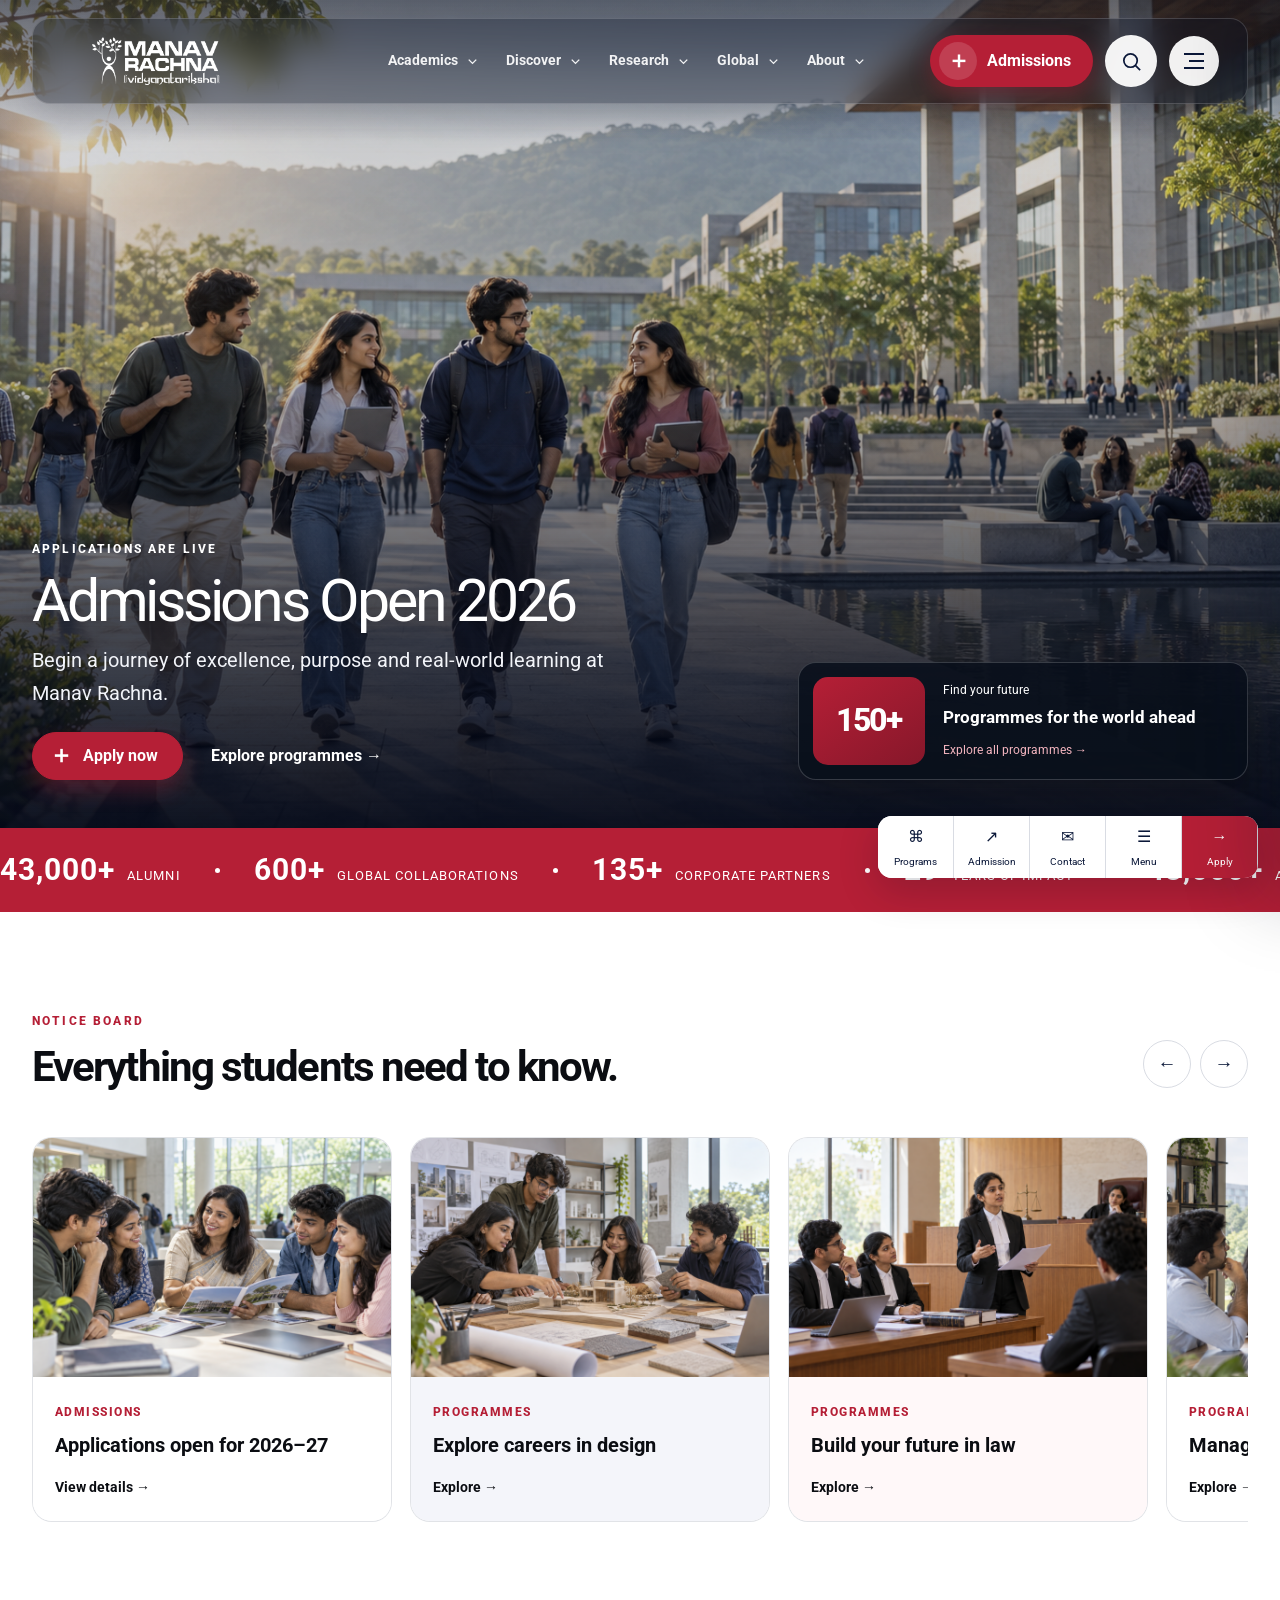
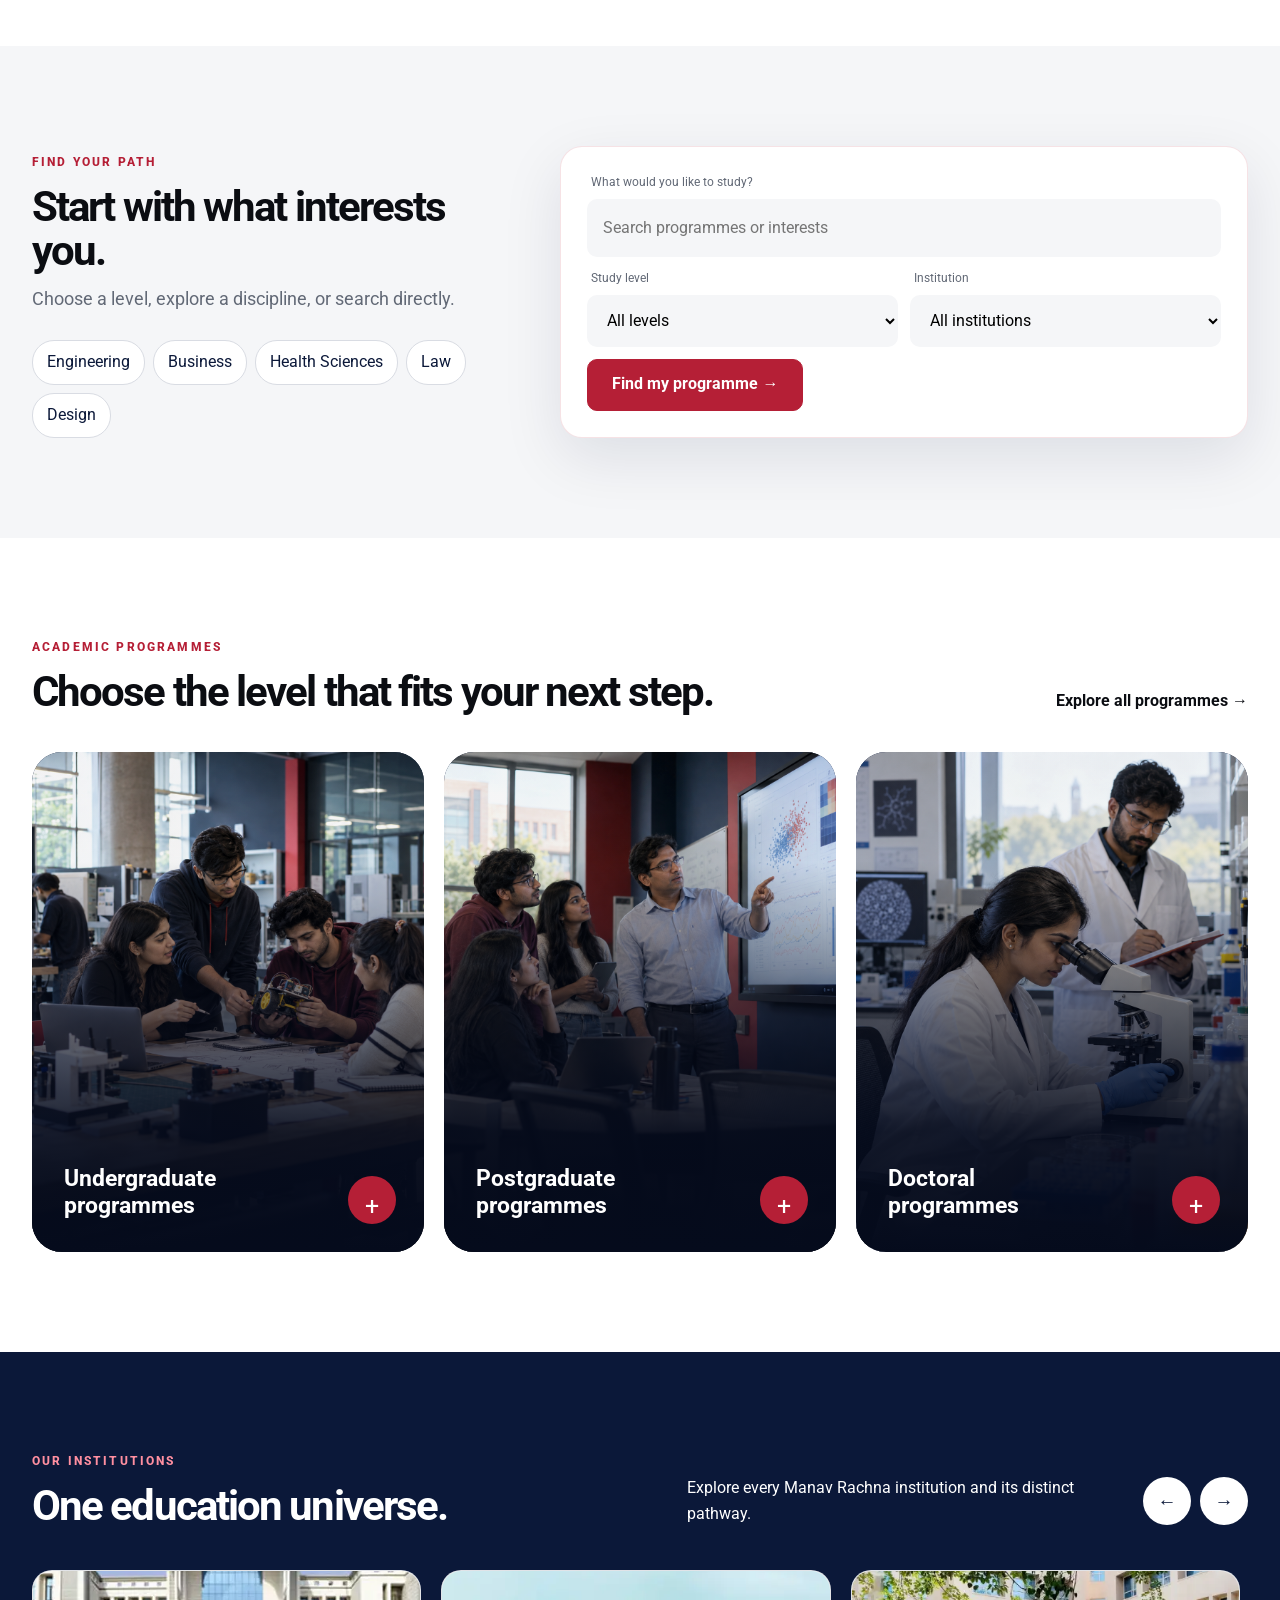
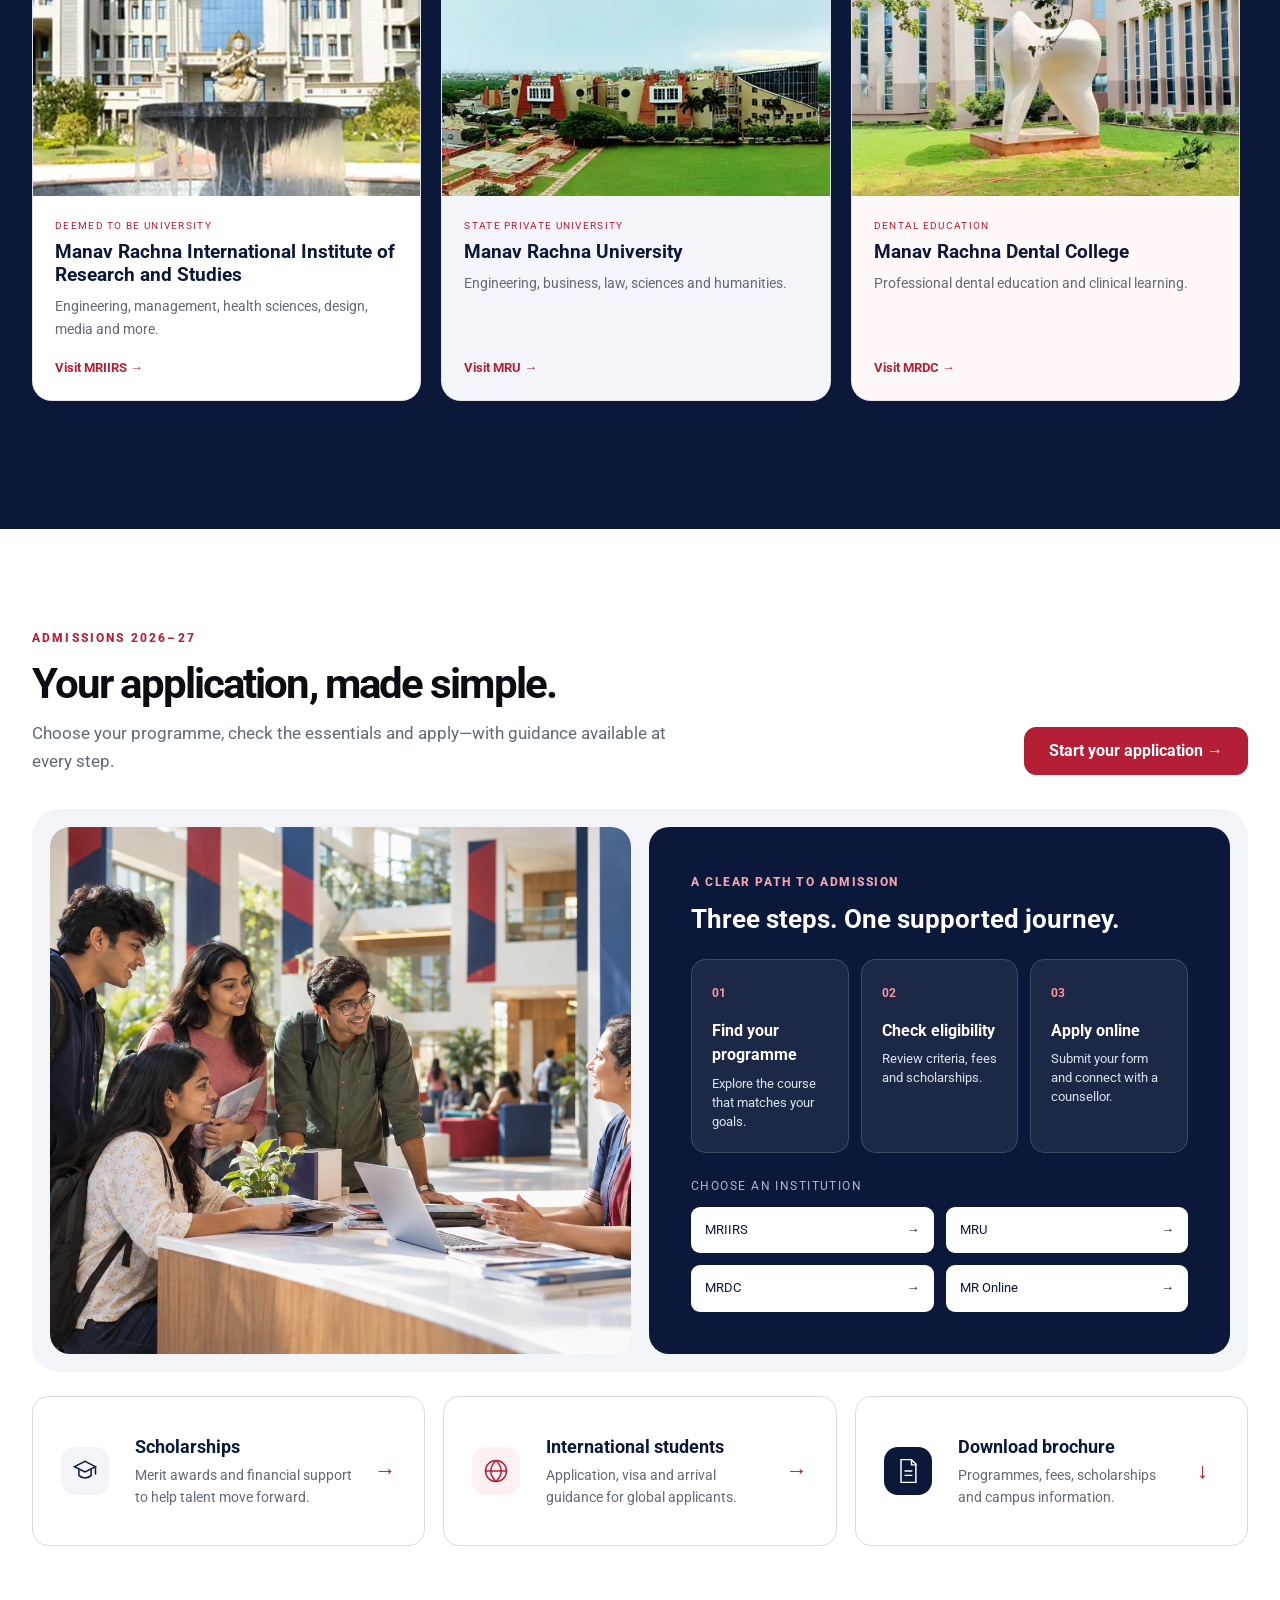
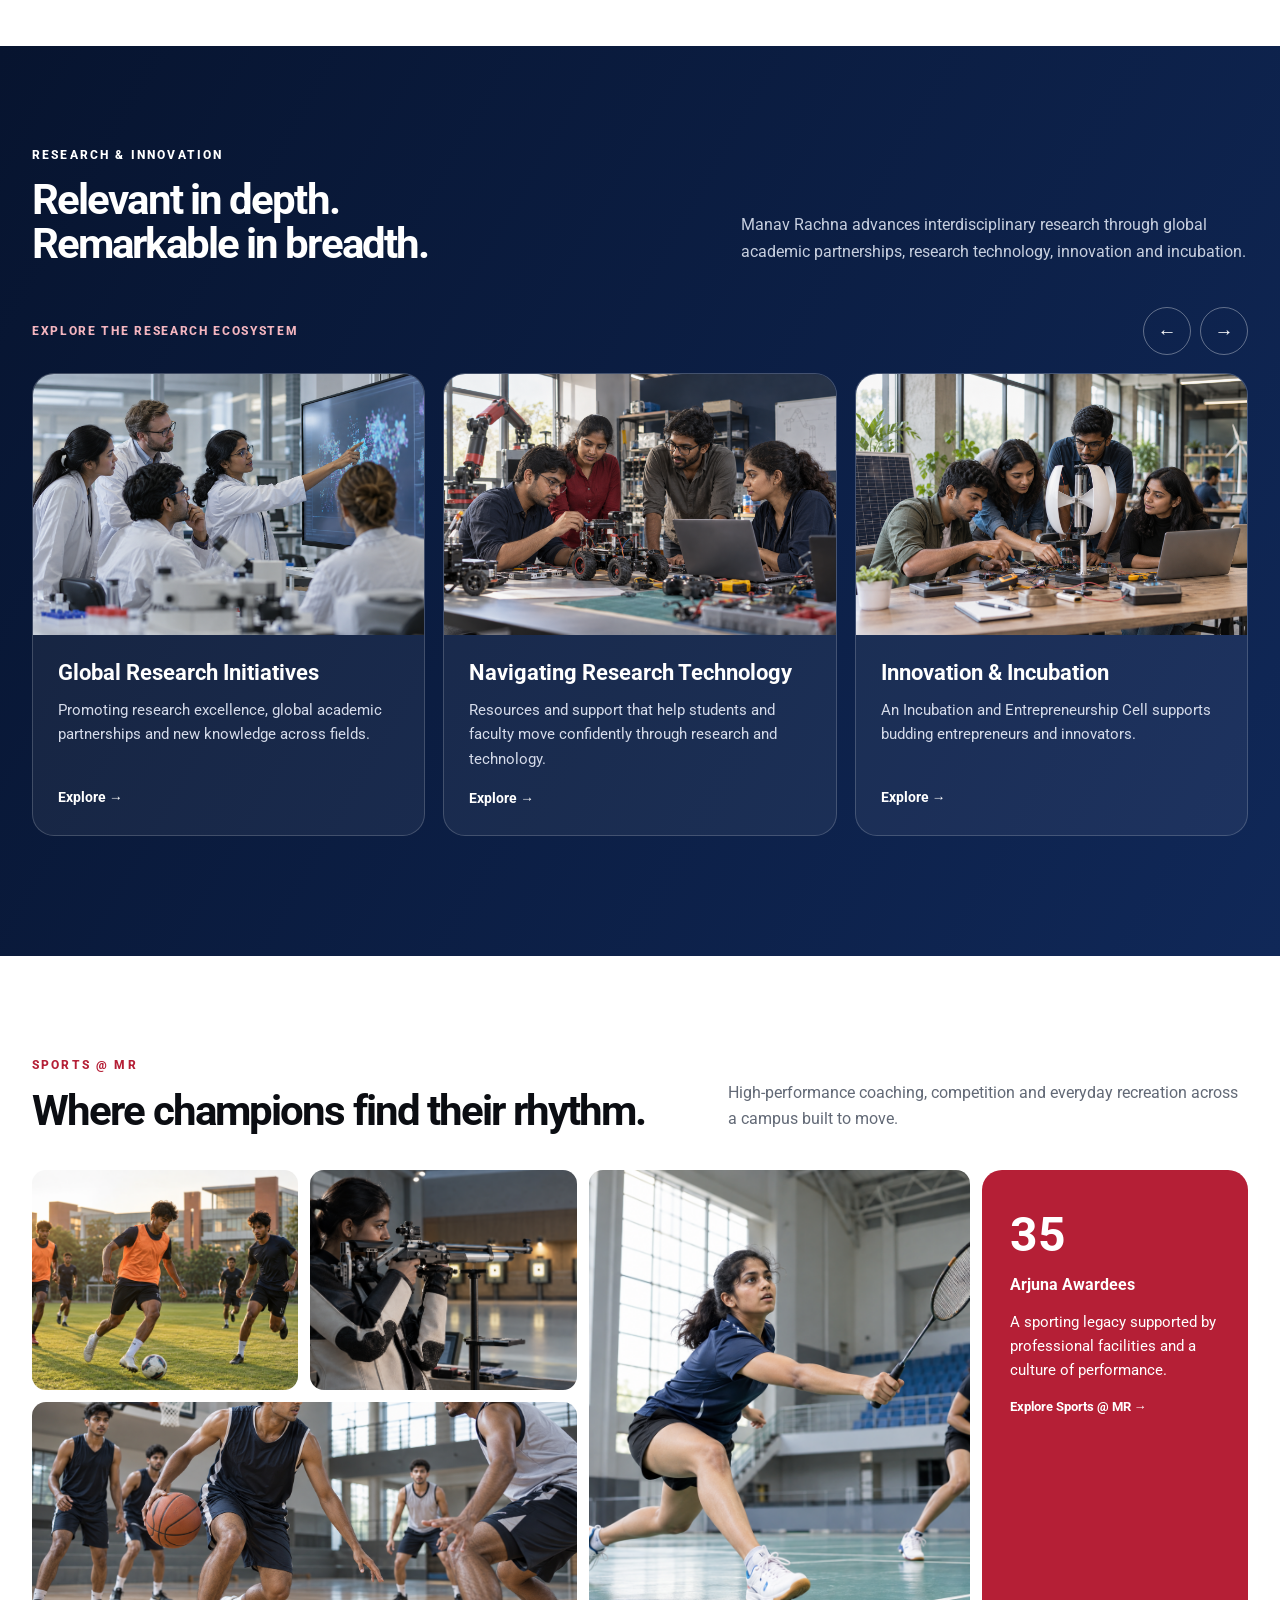
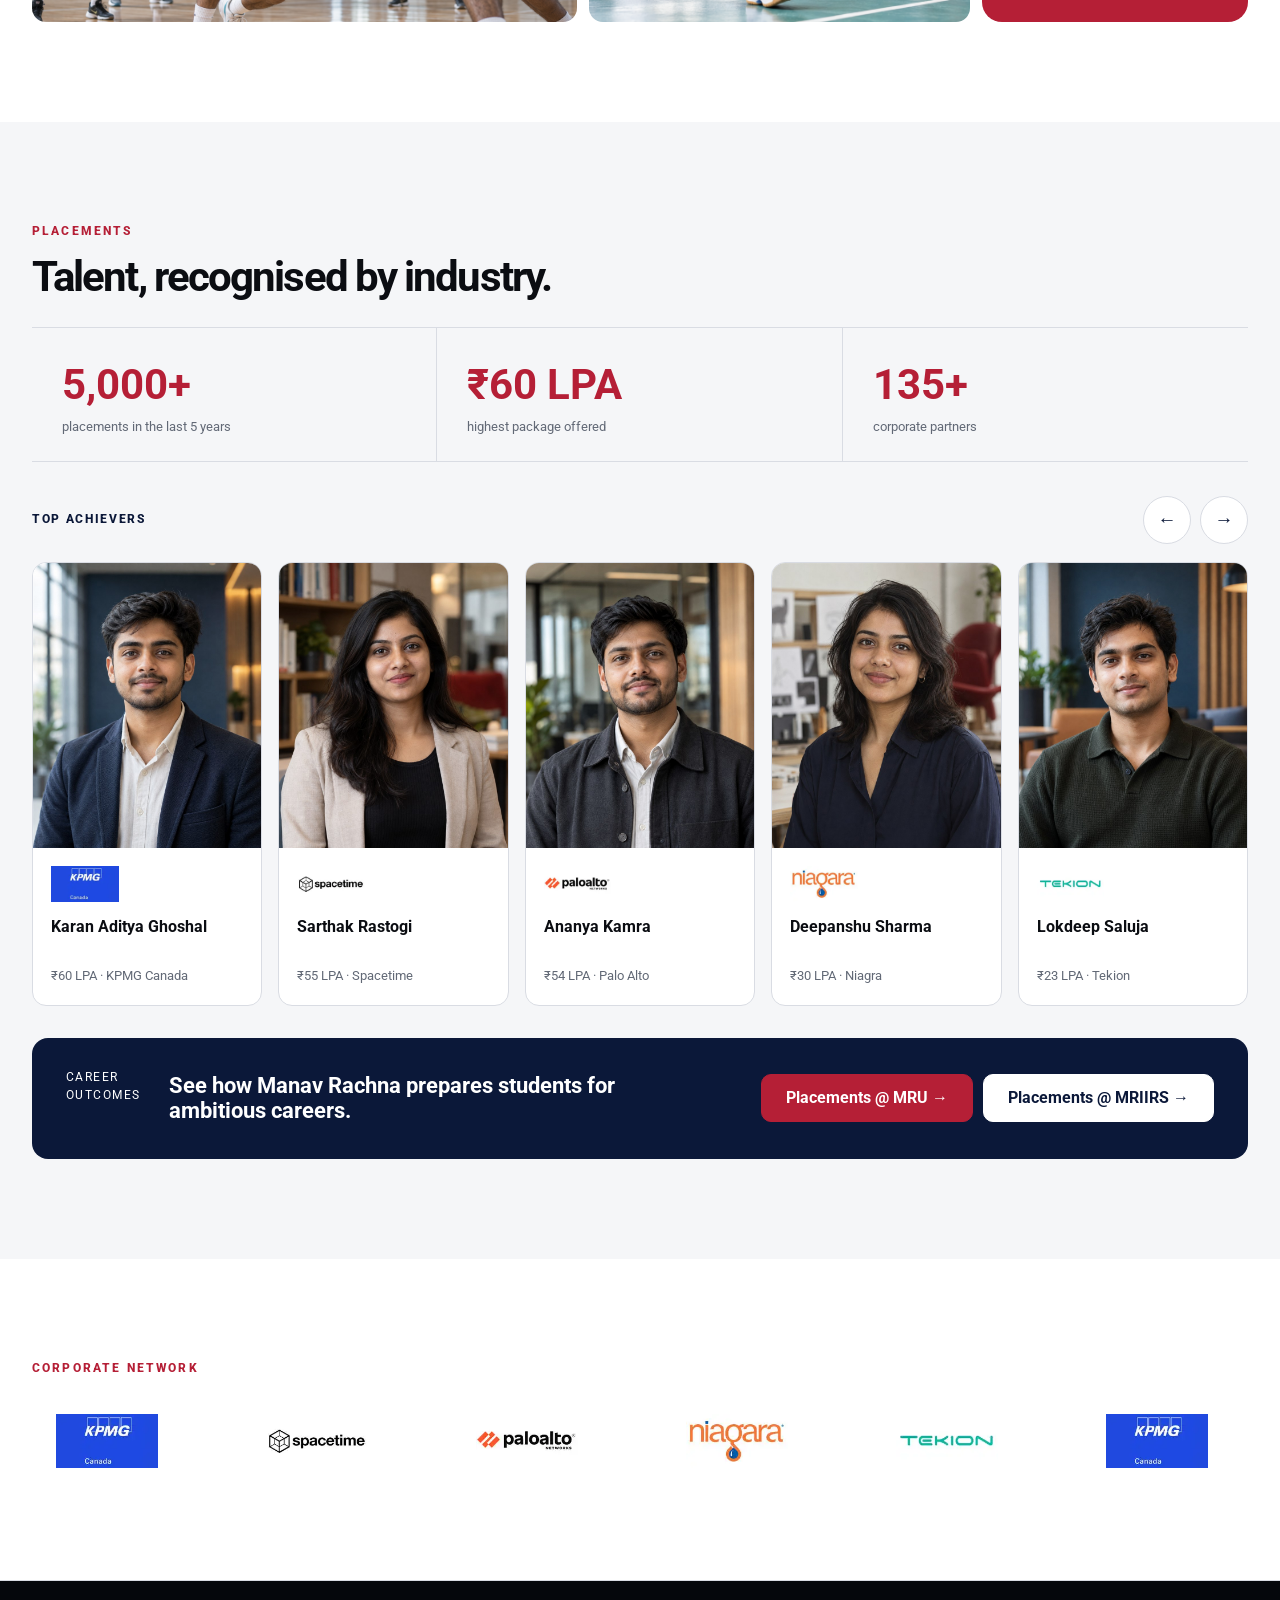
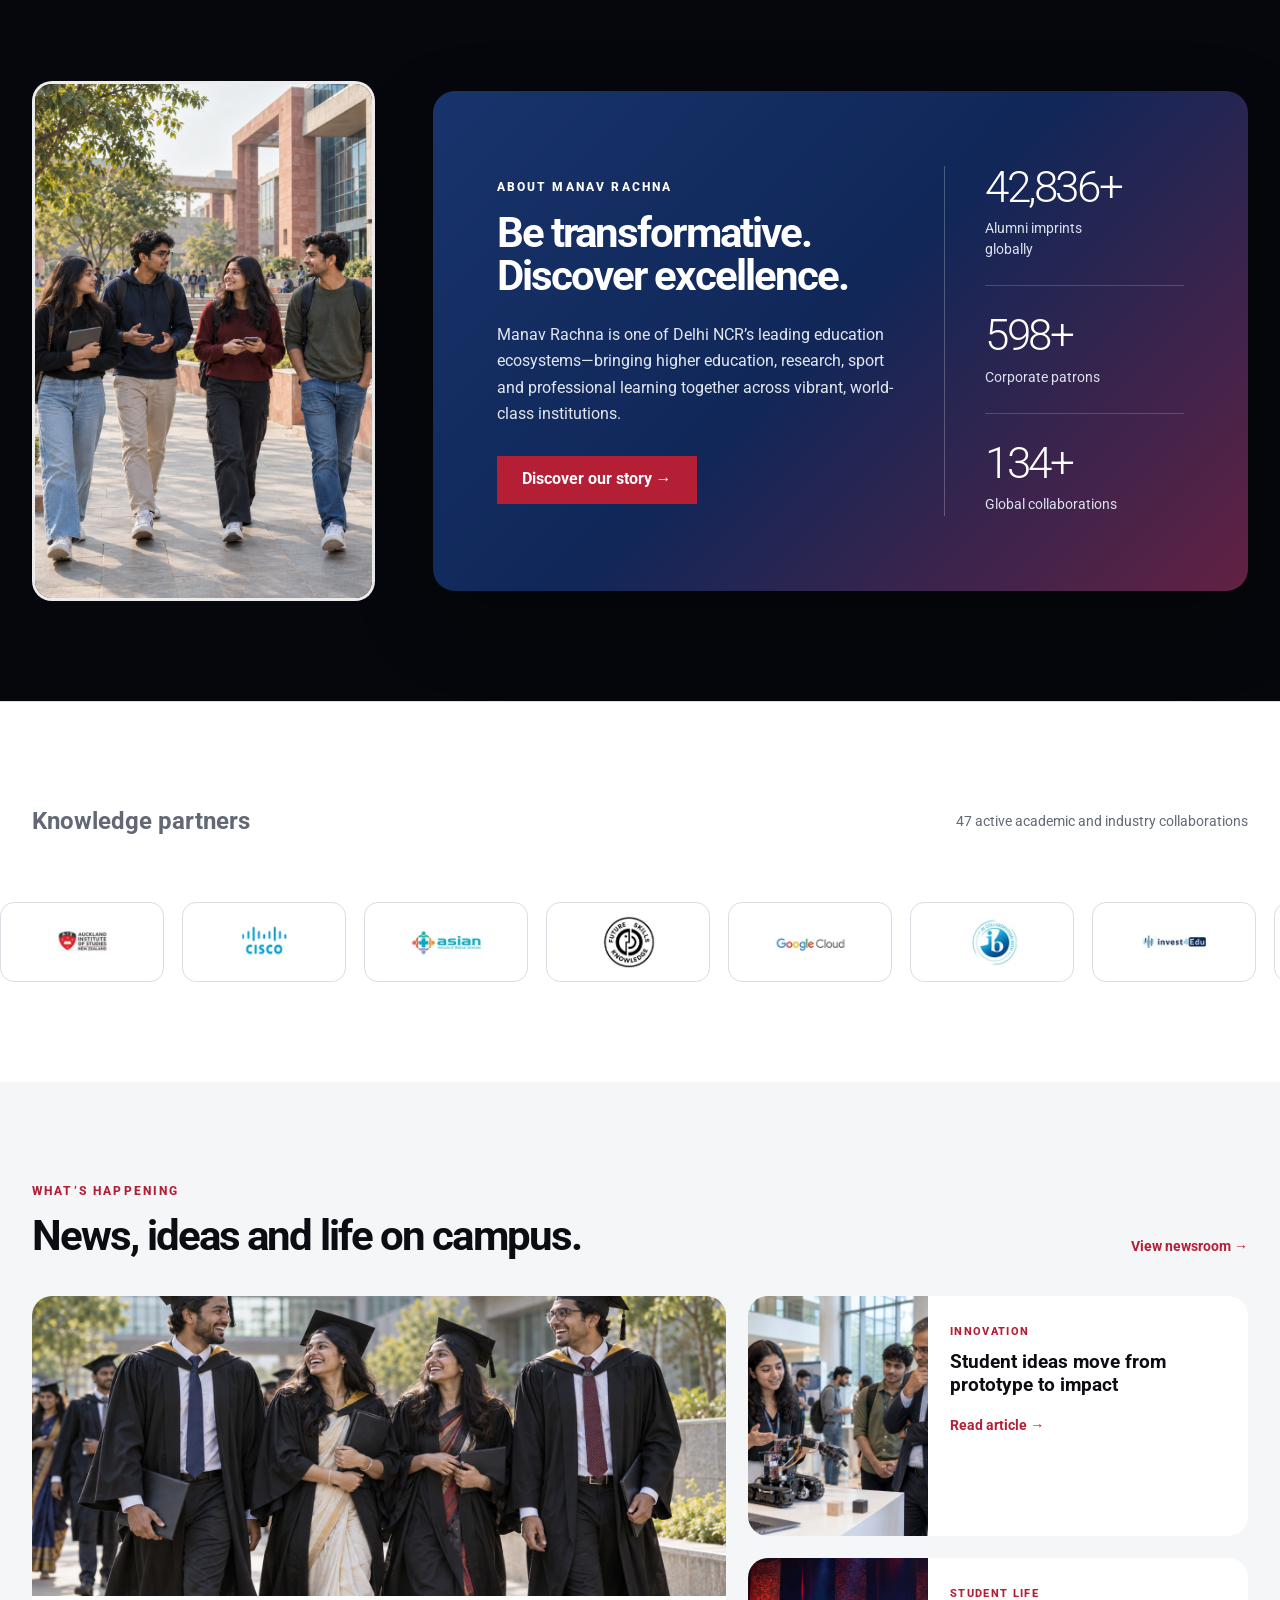
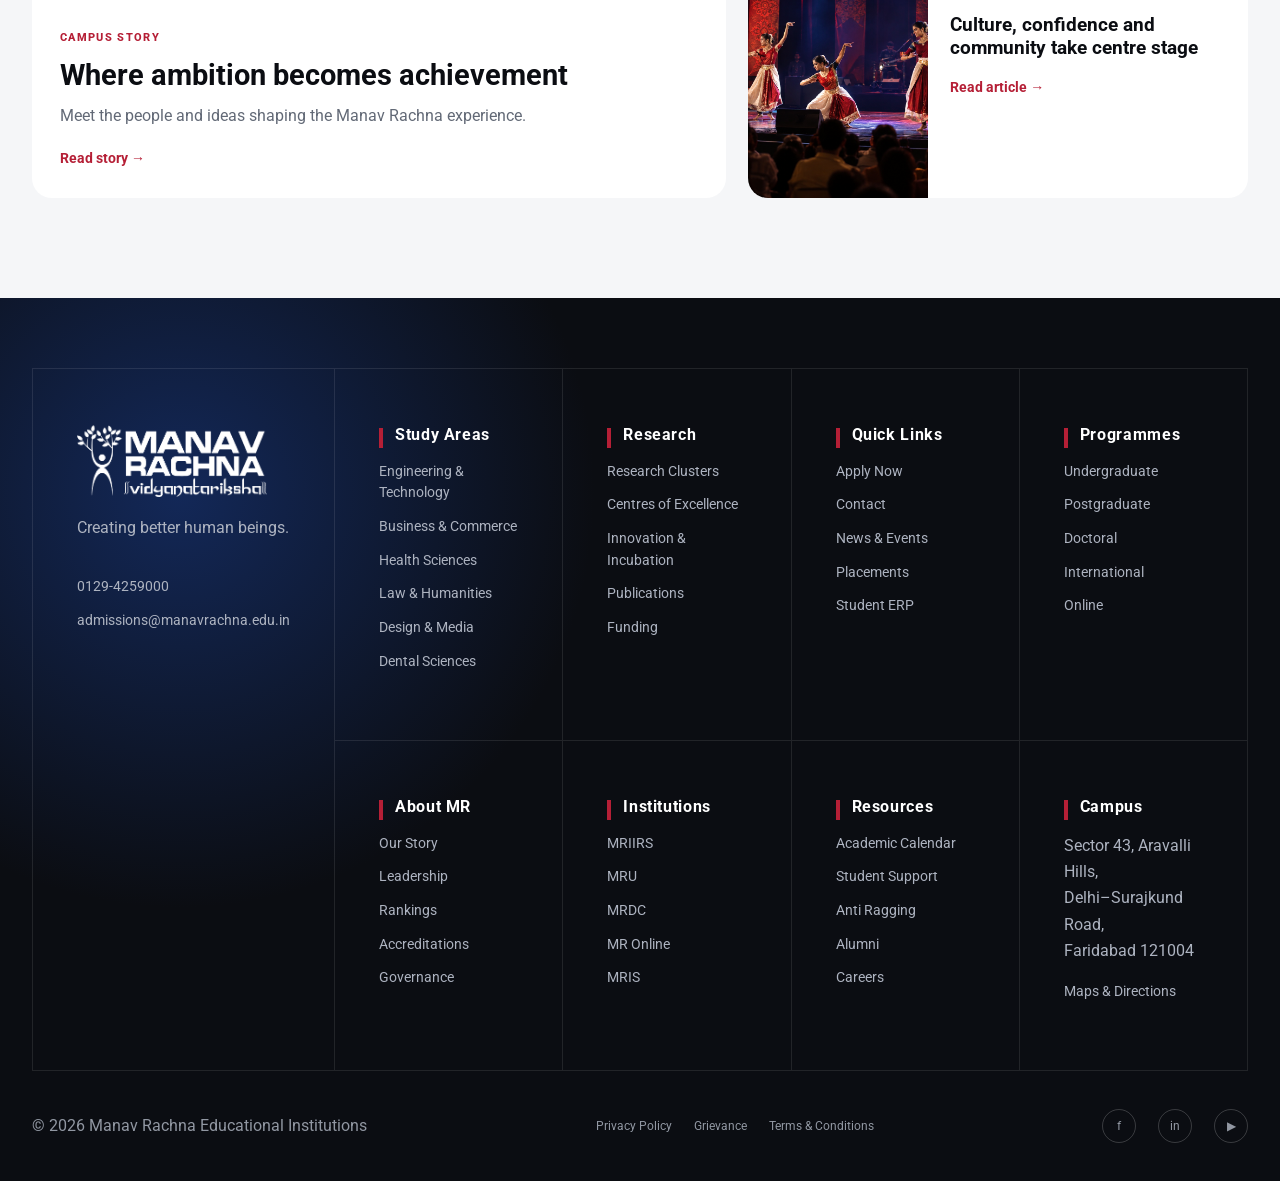
==== commit 6768cc16: "Polish homepage imagery and about presentation" ====
--- a/index.html
+++ b/index.html
@@ -1,25 +1,966 @@
-<!doctype html><html lang="en"><head><meta charset="utf-8"><meta name="viewport" content="width=device-width,initial-scale=1"><meta name="description" content="Manav Rachna homepage redesign concept"><title>Manav Rachna | Homepage Concept</title><link rel="preconnect" href="https://fonts.googleapis.com"><link rel="preconnect" href="https://fonts.gstatic.com" crossorigin><link href="https://fonts.googleapis.com/css2?family=Roboto:wght@300;400;500;600;700;900&display=swap" rel="stylesheet"><link rel="stylesheet" href="styles.css"></head><body>
+<!doctype html>
+<html lang="en">
+<head>
+<meta charset="utf-8">
+<meta name="viewport" content="width=device-width,initial-scale=1">
+<meta name="description" content="Manav Rachna homepage redesign concept">
+<title>Manav Rachna | Homepage Concept</title>
+<link rel="preconnect" href="https://fonts.googleapis.com">
+<link rel="preconnect" href="https://fonts.gstatic.com" crossorigin>
+<link href="https://fonts.googleapis.com/css2?family=Roboto:wght@300;400;500;600;700;900&display=swap" rel="stylesheet">
+<link rel="stylesheet" href="styles.css">
+</head>
+<body>
 <a class="skip-link" href="#main">Skip to content</a>
-<header class="site-header" id="top"><div class="main-nav shell"><a class="brand" href="#top"><img src="assets/manav-rachna-logo.png" alt="Manav Rachna"></a><nav class="desktop-nav" aria-label="Primary"><button data-menu="academics">Academics <svg viewBox="0 0 16 16" aria-hidden="true"><path d="m4 6 4 4 4-4"/></svg></button><button data-menu="discover">Discover <svg viewBox="0 0 16 16" aria-hidden="true"><path d="m4 6 4 4 4-4"/></svg></button><button data-menu="research">Research <svg viewBox="0 0 16 16" aria-hidden="true"><path d="m4 6 4 4 4-4"/></svg></button><button data-menu="global">Global <svg viewBox="0 0 16 16" aria-hidden="true"><path d="m4 6 4 4 4-4"/></svg></button><button data-menu="about">About <svg viewBox="0 0 16 16" aria-hidden="true"><path d="m4 6 4 4 4-4"/></svg></button></nav><div class="header-actions"><a class="header-admission" href="https://apply.manavrachna.edu.in/"><span>＋</span> Admissions</a><button class="search" aria-label="Search"><svg viewBox="0 0 24 24" aria-hidden="true"><circle cx="11" cy="11" r="7"/><path d="m16 16 5 5"/></svg></button><button class="menu-btn" aria-expanded="false" aria-label="Open navigation"><i></i><i></i><i></i></button></div></div>
+<header class="site-header" id="top">
+<div class="main-nav shell">
+<a class="brand" href="#top">
+<img src="assets/manav-rachna-logo.png" alt="Manav Rachna">
+</a>
+<nav class="desktop-nav" aria-label="Primary">
+<button data-menu="academics">Academics <svg viewBox="0 0 16 16" aria-hidden="true">
+<path d="m4 6 4 4 4-4"/>
+</svg>
+</button>
+<button data-menu="discover">Discover <svg viewBox="0 0 16 16" aria-hidden="true">
+<path d="m4 6 4 4 4-4"/>
+</svg>
+</button>
+<button data-menu="research">Research <svg viewBox="0 0 16 16" aria-hidden="true">
+<path d="m4 6 4 4 4-4"/>
+</svg>
+</button>
+<button data-menu="global">Global <svg viewBox="0 0 16 16" aria-hidden="true">
+<path d="m4 6 4 4 4-4"/>
+</svg>
+</button>
+<button data-menu="about">About <svg viewBox="0 0 16 16" aria-hidden="true">
+<path d="m4 6 4 4 4-4"/>
+</svg>
+</button>
+</nav>
+<div class="header-actions">
+<a class="header-admission" href="https://apply.manavrachna.edu.in/">
+<span>＋</span> Admissions</a>
+<button class="search" aria-label="Search">
+<svg viewBox="0 0 24 24" aria-hidden="true">
+<circle cx="11" cy="11" r="7"/>
+<path d="m16 16 5 5"/>
+</svg>
+</button>
+<button class="menu-btn" aria-expanded="false" aria-label="Open navigation">
+<i>
+</i>
+<i>
+</i>
+<i>
+</i>
+</button>
+</div>
+</div>
 <div class="mega-wrap" aria-hidden="true">
-<div class="mega shell" id="mega-academics"><div class="mega-side"><span class="eyebrow">Academics</span><h2>Choose your learning path.</h2><a class="mega-cta" href="#programs">View all programmes →</a></div><div class="mega-column"><h3>Study level</h3><a href="#programs">Undergraduate</a><a href="#programs">Postgraduate</a><a href="#programs">Doctoral Programmes</a><a href="#programs">Online Education</a></div><div class="mega-column"><h3>MRIIRS schools</h3><a href="#institutions">Engineering & Technology</a><a href="#institutions">Computer Applications</a><a href="#institutions">Leadership & Management</a><a href="#institutions">Allied Health Sciences</a><a href="#institutions">Design · Media · Commerce</a></div><div class="mega-column"><h3>MRU schools</h3><a href="#institutions">Engineering</a><a href="#institutions">Business</a><a href="#institutions">Law</a><a href="#institutions">Education & Humanities</a><a href="#institutions">Sciences</a></div></div>
-<div class="mega shell" id="mega-discover"><div class="mega-side"><span class="eyebrow">Discover</span><h2>Campus life beyond the classroom.</h2><a class="mega-cta" href="#sports">Explore life at MR →</a></div><div class="mega-column"><h3>Campus experience</h3><a href="#sports">Sports @ MR</a><a href="#events">Life at Manav Rachna</a><a href="#events">Beyond Academics</a><a href="#">Virtual Tour</a><a href="#">Ragging Free Campus</a></div><div class="mega-column"><h3>Students & careers</h3><a href="#placements">Career Management Centre</a><a href="#">Student Facilitation Centre</a><a href="#">Manovriti</a><a href="#">Student Grievances</a><a href="#">Student ERP</a></div><div class="mega-column"><h3>In the community</h3><a href="#events">News & Events</a><a href="#events">Campus Buzz</a><a href="#events">Radio Manav Rachna</a><a href="#about">Give @ MR</a><a href="#contact">Careers at MR</a></div></div>
-<div class="mega shell" id="mega-research"><div class="mega-side"><span class="eyebrow">Research</span><h2>Research with relevance and depth.</h2><a class="mega-cta" href="#research">Explore research →</a></div><div class="mega-column"><h3>Explore</h3><a href="#research">Research Clusters</a><a href="#research">Global Research Initiatives</a><a href="#research">Awards & Accomplishments</a><a href="#research">Journals</a></div><div class="mega-column"><h3>Innovation</h3><a href="#research">Innovation</a><a href="#research">Incubation</a><a href="#research">Funding Opportunities</a><a href="#research">Research Technology</a></div><div class="mega-column"><h3>Centres</h3><a href="#research">Centres of Excellence</a><a href="#research">Advanced Water Technology</a><a href="#research">Centre for Distance Education</a><a href="#research">Corporate Partnerships</a></div></div>
-<div class="mega shell" id="mega-global"><div class="mega-side"><span class="eyebrow">Global</span><h2>Learning without borders.</h2><a class="mega-cta" href="#about">See global impact →</a></div><div class="mega-column"><h3>Global engagement</h3><a href="#">International Collaborations</a><a href="#">MR Global Connect</a><a href="#">Global Mobility Programs</a><a href="#">Beyond the Borders</a></div><div class="mega-column"><h3>Institutions</h3><a href="#institutions">MRIIRS</a><a href="#institutions">MRU</a><a href="#institutions">MRDC</a><a href="#institutions">MR Online</a><a href="#institutions">MRIS</a></div><div class="mega-column"><h3>Admissions</h3><a href="#admissions">Apply Now</a><a href="#admissions">Scholarships</a><a href="#admissions">International Students</a><a href="#admissions">Download Brochure</a></div></div>
-<div class="mega shell" id="mega-about"><div class="mega-side"><span class="eyebrow">About MR</span><h2>Education shaped by purpose.</h2><a class="mega-cta" href="#about">Our story →</a></div><div class="mega-column"><h3>Who we are</h3><a href="#about">Overview</a><a href="#about">Founder’s Vision & Mission</a><a href="#about">Leadership Team</a><a href="#about">Our Legacy</a><a href="#about">Values & Strengths</a></div><div class="mega-column"><h3>Recognition</h3><a href="#about">Accreditations & Ranking</a><a href="#about">The Ripple Effect</a><a href="#about">Equity & Inclusion</a><a href="#about">Alumni</a></div><div class="mega-column"><h3>Connect</h3><a href="#events">Media Coverage</a><a href="#events">Notices & Announcements</a><a href="#contact">Contact Us</a><a href="#contact">Careers</a></div></div></div>
-<aside class="mobile-drawer" aria-hidden="true"><div class="drawer-head"><img src="assets/manav-rachna-logo.png" alt="Manav Rachna"><button class="drawer-close" aria-label="Close menu">×</button></div><div class="drawer-grid"><section><h3>Academics</h3><a href="#programs">Undergraduate</a><a href="#programs">Postgraduate</a><a href="#programs">Doctoral Programmes</a><a href="#institutions">Schools & Institutions</a></section><section><h3>Discover</h3><a href="#sports">Sports @ MR</a><a href="#events">Campus Life</a><a href="#placements">Placements</a><a href="#events">News & Events</a></section><section><h3>Research & Global</h3><a href="#research">Research Clusters</a><a href="#research">Innovation & Incubation</a><a href="#">International Collaborations</a><a href="#">Global Mobility</a></section><section><h3>About MR</h3><a href="#about">Our Story</a><a href="#about">Leadership</a><a href="#about">Rankings & Accreditations</a><a href="#contact">Contact</a></section></div><div class="drawer-foot"><p>Ready to take the next step?</p><a class="button" href="#admissions">Start your application →</a></div></aside></header>
-<main id="main"><section class="hero"><div class="hero-media"><iframe src="https://www.youtube.com/embed/3b5AlnCGmn0?autoplay=1&mute=1&controls=0&loop=1&playlist=3b5AlnCGmn0&modestbranding=1&playsinline=1&rel=0" title="Official Manav Rachna campus tour" allow="autoplay; encrypted-media" referrerpolicy="strict-origin-when-cross-origin"></iframe></div><div class="hero-panel"><div class="shell hero-content"><div><span class="eyebrow light">Applications are live</span><h1>Admissions Open 2026</h1><p>Begin a journey of excellence, purpose and real-world learning at Manav Rachna.</p><div class="hero-actions"><a class="button" href="https://apply.manavrachna.edu.in/"><span>＋</span> Apply now</a><a class="text-link light" href="#program-search">Explore programmes →</a></div></div><article class="hero-promo"><img src="assets/mr/notices/college-mru.webp" alt="Manav Rachna University campus"><div><span>Find your future</span><h3>150+ programmes for the world ahead</h3><a href="#programs">Explore all programmes →</a></div></article></div></div></section>
-<div class="stats-marquee"><div><span><b data-count="43000" data-suffix="+">0</b> Alumni</span><i></i><span><b data-count="600" data-suffix="+">0</b> Global collaborations</span><i></i><span><b data-count="135" data-suffix="+">0</b> Corporate partners</span><i></i><span><b data-count="29">0</b> Years of impact</span><i></i><span><b data-count="43000" data-suffix="+">0</b> Alumni</span><i></i><span><b data-count="600" data-suffix="+">0</b> Global collaborations</span><i></i><span><b data-count="135" data-suffix="+">0</b> Corporate partners</span><i></i><span><b data-count="29">0</b> Years of impact</span></div></div>
-<section class="section notices" id="notices"><div class="shell"><div class="split-head"><div><span class="eyebrow">Notice board</span><h2>Everything students need to know.</h2></div><div class="slider-controls"><button class="notice-prev" aria-label="Previous notices">←</button><button class="notice-next" aria-label="Next notices">→</button></div></div><div class="notice-scroller"><article><img src="assets/official-2026/notice-admissions.webp" alt="Admissions open 2026-27"><div><span>Admissions</span><h3>Applications open for 2026–27</h3><a href="#admissions">View details →</a></div></article><article><img src="assets/official-2026/notice-student.jpeg" alt="Manav Rachna student notice"><div><span>Student update</span><h3>New opportunities across campus</h3><a href="#">Read notice →</a></div></article><article><img src="assets/official-2026/notice-outreach.jpg" alt="Admissions and outreach"><div><span>Outreach</span><h3>Connect with the admissions team</h3><a href="#contact">Know more →</a></div></article><article><img src="assets/official-2026/notice-design.webp" alt="Design programmes"><div><span>Programmes</span><h3>Explore careers in design</h3><a href="#programs">Explore →</a></div></article><article><img src="assets/official-2026/notice-law.webp" alt="Law programmes"><div><span>Programmes</span><h3>Build your future in law</h3><a href="#programs">Explore →</a></div></article><article><img src="assets/official-2026/notice-mba.webp" alt="MBA programmes"><div><span>Programmes</span><h3>Management for the modern world</h3><a href="#programs">Explore →</a></div></article><article><img src="assets/official-2026/notice-guidance.png" alt="Career guidance"><div><span>Guidance</span><h3>Career discovery and counselling</h3><a href="#">Learn more →</a></div></article></div></div></section>
-<section class="section program-search" id="program-search"><div class="shell search-layout"><div class="path-intro"><span class="eyebrow">Find your path</span><h2>Start with what interests you.</h2><p>Choose a level, explore a discipline, or search directly.</p><div class="path-chips"><button>Engineering</button><button>Business</button><button>Health Sciences</button><button>Law</button><button>Design</button></div></div><form class="finder"><label><span>What would you like to study?</span><input type="search" placeholder="Search programmes or interests"></label><div class="finder-row"><label><span>Study level</span><select><option>All levels</option><option>Undergraduate</option><option>Postgraduate</option><option>Doctoral</option></select></label><label><span>Institution</span><select><option>All institutions</option><option>MRIIRS</option><option>MRU</option><option>MRDC</option></select></label></div><button class="button">Find my programme →</button></form></div></section>
-<section class="section programs" id="programs"><div class="shell"><div class="section-head"><div><span class="eyebrow">Academic programmes</span><h2>Choose the level that fits your next step.</h2></div><a class="text-link" href="#program-search">Explore all programmes →</a></div><div class="academic-showcase"><a class="academic-card" href="#program-search"><img src="assets/official-2026/academic-ug.webp" alt="Undergraduate students at Manav Rachna"><div><small>After Grade 12</small><h3>Undergraduate programmes</h3><p>Build a strong foundation through industry-connected degree programmes.</p><span>Explore UG +</span></div></a><a class="academic-card" href="#program-search"><img src="assets/official-2026/academic-pg.jpg" alt="Postgraduate learning at Manav Rachna"><div><small>After a Bachelor’s degree</small><h3>Postgraduate programmes</h3><p>Advance your expertise through focused, practice-led study.</p><span>Explore PG +</span></div></a><a class="academic-card" href="#program-search"><img src="assets/official-2026/academic-phd.webp" alt="Research at Manav Rachna"><div><small>Research pathway</small><h3>Doctoral programmes</h3><p>Create original knowledge with expert mentorship and research facilities.</p><span>Explore PhD +</span></div></a></div></div></section>
-<section class="section gray institutions" id="institutions"><div class="shell"><div class="section-head"><div><span class="eyebrow">Our institutions</span><h2>One education universe.</h2></div><div class="section-tools"><p>Explore every Manav Rachna institution and its distinct pathway.</p><div class="slider-controls"><button class="institution-prev" aria-label="Previous institution">←</button><button class="institution-next" aria-label="Next institution">→</button></div></div></div><div class="institution-track"><a class="institution-card" href="https://manavrachna.edu.in/mriirs"><img src="assets/mr/65715f28889b31701928744.webp" alt="MRIIRS campus"><div><span>Deemed to be University</span><h3>Manav Rachna International Institute of Research and Studies</h3><p>Engineering, management, health sciences, design, media and more.</p><b>Visit MRIIRS →</b></div></a><a class="institution-card" href="https://manavrachna.edu.in/mru"><img src="assets/mr/65715f09c1e2c1701928713.webp" alt="Manav Rachna University campus"><div><span>State Private University</span><h3>Manav Rachna University</h3><p>Engineering, business, law, sciences and humanities.</p><b>Visit MRU →</b></div></a><a class="institution-card" href="https://manavrachna.edu.in/mrdc"><img src="assets/mr/658f9d5123bd51703910737.webp" alt="Dental College"><div><span>Dental education</span><h3>Manav Rachna Dental College</h3><p>Professional dental education and clinical learning.</p><b>Visit MRDC →</b></div></a><a class="institution-card" href="https://manavrachnaonline.com/"><img src="assets/mr/65852b70b49151703226224.webp" alt="Online education"><div><span>Online education</span><h3>MR Centre for Distance & Online Education</h3><p>Flexible learning designed for working professionals.</p><b>Visit MR Online →</b></div></a><a class="institution-card" href="https://mris.edu.in/"><img src="assets/mr/65852b93520c11703226259.webp" alt="International School"><div><span>School education</span><h3>Manav Rachna International Schools</h3><p>Future-focused school education across India.</p><b>Visit MRIS →</b></div></a></div></div></section>
-<section class="section admissions" id="admissions"><div class="shell admission-intro"><div><span class="eyebrow">Admissions 2026–27</span><h2>Your application, made simple.</h2><p>Choose your programme, check the essentials and apply—with guidance available at every step.</p></div><a class="button" href="https://apply.manavrachna.edu.in/">Start your application →</a></div><div class="shell admissions-stage"><div class="admissions-visual"><img src="assets/fresh-2026/admissions.png" alt="Admissions and outreach at Manav Rachna"></div><div class="admissions-journey"><span class="flow-label">A clear path to admission</span><h3>Three steps. One supported journey.</h3><div class="journey-grid"><article><b>01</b><h4>Find your programme</h4><p>Explore the course that matches your goals.</p></article><article><b>02</b><h4>Check eligibility</h4><p>Review criteria, fees and scholarships.</p></article><article><b>03</b><h4>Apply online</h4><p>Submit your form and connect with a counsellor.</p></article></div><div class="admission-routes"><span>Choose an institution</span><a href="https://apply.manavrachna.edu.in/mriirs">MRIIRS <b>→</b></a><a href="https://apply.manavrachna.edu.in/mru">MRU <b>→</b></a><a href="https://apply.manavrachna.edu.in/mriirs">MRDC <b>→</b></a><a href="https://apply.manavrachnaonline.com">MR Online <b>→</b></a></div></div></div><div class="shell admissions-cards"><a href="https://manavrachna.edu.in/tuition-and-financial-aid/scholarships"><svg viewBox="0 0 32 32" aria-hidden="true"><path d="M4 11 16 5l12 6-12 6L4 11Z"/><path d="M9 14v7c4 4 10 4 14 0v-7M28 12v8"/></svg><div><b>Scholarships</b><p>Merit awards and financial support to help talent move forward.</p></div><em>→</em></a><a href="#contact"><svg viewBox="0 0 32 32" aria-hidden="true"><circle cx="16" cy="16" r="12"/><path d="M4 16h24M16 4c4 4 6 8 6 12s-2 8-6 12c-4-4-6-8-6-12s2-8 6-12Z"/></svg><div><b>International students</b><p>Application, visa and arrival guidance for global applicants.</p></div><em>→</em></a><a href="#"><svg viewBox="0 0 32 32" aria-hidden="true"><path d="M8 3h12l5 5v21H8V3Z"/><path d="M20 3v6h6M12 16h9M12 21h9"/></svg><div><b>Download brochure</b><p>Programmes, fees, scholarships and campus information.</p></div><em>↓</em></a></div></section>
-<section class="section research" id="research"><div class="shell research-head"><div><span class="eyebrow light">Research & innovation</span><h2>Relevant in depth.<br>Remarkable in breadth.</h2></div><p>Manav Rachna advances interdisciplinary research through global academic partnerships, research technology, innovation and incubation.</p></div><div class="shell research-carousel-head"><span>Explore the research ecosystem</span><div class="slider-controls"><button class="research-prev" aria-label="Previous research story">←</button><button class="research-next" aria-label="Next research story">→</button></div></div><div class="shell research-track"><a href="https://manavrachna.edu.in/research-and-innovation/global-research-initiatives"><img src="assets/official-2026/research-global.webp" alt="Global research initiatives"><div><h3>Global Research Initiatives</h3><p>Promoting research excellence, global academic partnerships and new knowledge across fields.</p><b>Explore →</b></div></a><a href="https://manavrachna.edu.in/research-and-innovation/research-technology"><img src="assets/official-2026/research-tech.webp" alt="Research technology at Manav Rachna"><div><h3>Navigating Research Technology</h3><p>Resources and support that help students and faculty move confidently through research and technology.</p><b>Explore →</b></div></a><a href="https://manavrachna.edu.in/research-and-innovation/innovation"><img src="assets/official-2026/research-innovation.webp" alt="Innovation and incubation"><div><h3>Innovation & Incubation</h3><p>An Incubation and Entrepreneurship Cell supports budding entrepreneurs and innovators.</p><b>Explore →</b></div></a><a href="https://manavrachna.edu.in/research-and-innovation/research-clusters"><img src="assets/official-2026/research-clusters.webp" alt="Interdisciplinary research clusters"><div><h3>Eight Research Clusters</h3><p>Dynamic clusters drive interdisciplinary research across the Manav Rachna ecosystem.</p><b>Explore →</b></div></a></div></section>
-<section class="section sports" id="sports"><div class="sports-shell"><div class="section-head"><div><span class="eyebrow">Sports @ MR</span><h2>Where champions find their rhythm.</h2></div><p>High-performance coaching, competition and everyday recreation across a campus built to move.</p></div><div class="sports-mosaic"><article class="sports-copy"><b data-count="35">0</b><span>Arjuna Awardees</span><p>A sporting legacy supported by professional facilities and a culture of performance.</p><a href="#">Explore Sports @ MR →</a></article><figure><img src="assets/official-2026/sports-football.webp" alt="Manav Rachna football academy"><figcaption><b>Football Academy</b><span>Professional grounds for focused team training.</span></figcaption></figure><figure class="sports-fresh"><img src="assets/official-2026/sports-shooting.webp" alt="Electronic shooting range at Manav Rachna"><figcaption><b>Shooting Range</b><span>Precision-led training in a professional environment.</span></figcaption></figure><figure class="tall"><img src="assets/official-2026/sports-girls.jpg" alt="Athletes conditioning at Manav Rachna"><figcaption><b>High Performance</b><span>Coaching, conditioning and competitive excellence.</span></figcaption></figure><figure><img src="assets/official-2026/sports-kart.jpg" alt="Motorsport at Manav Rachna"><figcaption><b>Motorsport</b><span>Engineering, control and competitive performance.</span></figcaption></figure><figure><img src="assets/official-2026/sports-extra-1.webp" alt="Championship celebration"><figcaption><b>Competitive Excellence</b><span>A culture that celebrates training and achievement.</span></figcaption></figure><figure class="sports-extra"><img src="assets/official-2026/sports-extra-2.webp" alt="Badminton at Manav Rachna"><figcaption><b>Badminton</b><span>Fast-paced training for skill, agility and focus.</span></figcaption></figure></div></div></section>
-<section class="section gray placements" id="placements"><div class="shell"><div class="placement-top"><div><span class="eyebrow">Placements</span><h2>Talent, recognised by industry.</h2></div></div><div class="placement-stats"><div><b data-count="5000" data-suffix="+">0</b><span>placements in the last 5 years</span></div><div><b data-count="60" data-prefix="₹" data-suffix=" LPA">0</b><span>highest package offered</span></div><div><b data-count="135" data-suffix="+">0</b><span>corporate partners</span></div></div><div class="placement-track-head"><span>Top achievers</span><div class="slider-controls"><button class="placement-prev" aria-label="Previous achievers">←</button><button class="placement-next" aria-label="Next achievers">→</button></div></div><div class="achievers"><article><img src="assets/placement-2026/achiever-1.jpg" alt="Karan Aditya"><div><img src="assets/mr/KPMGCanada_logo.webp" alt="KPMG"><h3>Karan Aditya Ghoshal</h3><p>₹60 LPA · KPMG Canada</p></div></article><article><img src="assets/placement-2026/achiever-2.jpg" alt="Sarthak Rastogi"><div><img src="assets/mr/Spacetime_logo.webp" alt="Spacetime"><h3>Sarthak Rastogi</h3><p>₹55 LPA · Spacetime</p></div></article><article><img src="assets/placement-2026/achiever-3.jpg" alt="Ananya Kamra"><div><img src="assets/mr/paloalto_logo.webp" alt="Palo Alto"><h3>Ananya Kamra</h3><p>₹54 LPA · Palo Alto</p></div></article><article><img src="assets/placement-2026/achiever-4.jpg" alt="Deepanshu Sharma"><div><img src="assets/mr/Niagra_logo.webp" alt="Niagra"><h3>Deepanshu Sharma</h3><p>₹30 LPA · Niagra</p></div></article><article><img src="assets/placement-2026/achiever-5.jpg" alt="Lokdeep Saluja"><div><img src="assets/mr/Tekion_logo.webp" alt="Tekion"><h3>Lokdeep Saluja</h3><p>₹23 LPA · Tekion</p></div></article></div><div class="placement-cta"><div><span>Career outcomes</span><h3>See how Manav Rachna prepares students for ambitious careers.</h3></div><div><a class="button" href="https://manavrachna.edu.in/mru/placements/overview">Placements @ MRU →</a><a class="button white" href="https://manavrachna.edu.in/mriirs/placements/overview">Placements @ MRIIRS →</a></div></div></div></section>
-<section class="partners section-sm"><div class="shell"><span class="eyebrow">Corporate network</span><div class="logo-row"><img src="assets/mr/KPMGCanada_logo.webp" alt="KPMG"><img src="assets/mr/Spacetime_logo.webp" alt="Spacetime"><img src="assets/mr/paloalto_logo.webp" alt="Palo Alto"><img src="assets/mr/Niagra_logo.webp" alt="Niagra"><img src="assets/mr/Tekion_logo.webp" alt="Tekion"></div></div></section>
-<section class="section about" id="about"><div class="shell about-transform"><div class="about-story"><span class="eyebrow light">About Manav Rachna</span><h2>Be transformative.<br>Discover excellence.</h2><p>Manav Rachna is one of Delhi NCR’s leading education ecosystems—bringing higher education, research, sport and professional learning together across vibrant, world-class institutions.</p><a class="button about-cta" href="https://manavrachna.edu.in/about-us/overview">Discover our story →</a></div><div class="about-image"><img src="assets/fresh-2026/about.png" alt="Manav Rachna campus life"></div><div class="about-stats"><div class="about-stat"><b data-count="43000" data-suffix="+">0</b><span>Alumni imprints globally</span></div><div class="about-stat red"><b data-count="600" data-suffix="+">0</b><span>Corporate patrons</span></div><div class="about-stat"><b data-count="135" data-suffix="+">0</b><span>Global academic collaborations</span></div></div></div><div class="knowledge"><div class="shell knowledge-head"><p>Knowledge partners</p><span>47 active academic and industry collaborations</span></div><div class="knowledge-viewport"><div class="knowledge-logos" data-logo-library="all"></div></div></div></section>
-<section class="section gray happening" id="events"><div class="shell"><div class="section-head"><div><span class="eyebrow">What’s happening</span><h2>News, ideas and life on campus.</h2></div><a class="text-link" href="#">View newsroom →</a></div><div class="happening-layout"><article class="happening-lead"><img src="assets/official-2026/news-campus.jpeg" alt="Campus event"><div><span>Campus story</span><h3>Where learning moves beyond the classroom</h3><p>Meet the people and ideas shaping the Manav Rachna experience.</p><a href="#">Read story →</a></div></article><div class="happening-list"><article><img src="assets/official-2026/news-research.png" alt="Research news"><div><span>Research</span><h3>New collaborations expand interdisciplinary work</h3><a href="#">Read article →</a></div></article><article><img src="assets/official-2026/news-student.png" alt="Campus update"><div><span>Student life</span><h3>Celebrating achievement across campus</h3><a href="#">Read article →</a></div></article></div></div></div></section></main>
-<footer id="contact"><div class="footer-grid shell"><div class="footer-brand"><img src="assets/manav-rachna-logo.png" alt="Manav Rachna"><p>Creating better human beings.</p><div class="footer-contact"><a href="tel:01294259000">0129-4259000</a><a href="mailto:admissions@manavrachna.edu.in">admissions@manavrachna.edu.in</a></div></div><div><h3>Study Areas</h3><a href="#programs">Engineering & Technology</a><a href="#programs">Business & Commerce</a><a href="#programs">Health Sciences</a><a href="#programs">Law & Humanities</a><a href="#programs">Design & Media</a><a href="#programs">Dental Sciences</a></div><div><h3>Research</h3><a href="#research">Research Clusters</a><a href="#research">Centres of Excellence</a><a href="#research">Innovation & Incubation</a><a href="#research">Publications</a><a href="#research">Funding</a></div><div><h3>Quick Links</h3><a href="https://apply.manavrachna.edu.in/">Apply Now</a><a href="#contact">Contact</a><a href="#events">News & Events</a><a href="#placements">Placements</a><a href="#">Student ERP</a></div><div><h3>Programmes</h3><a href="#programs">Undergraduate</a><a href="#programs">Postgraduate</a><a href="#programs">Doctoral</a><a href="#programs">International</a><a href="#programs">Online</a></div><div><h3>About MR</h3><a href="#about">Our Story</a><a href="#about">Leadership</a><a href="#about">Rankings</a><a href="#about">Accreditations</a><a href="#about">Governance</a></div><div><h3>Institutions</h3><a href="#institutions">MRIIRS</a><a href="#institutions">MRU</a><a href="#institutions">MRDC</a><a href="#institutions">MR Online</a><a href="#institutions">MRIS</a></div><div><h3>Resources</h3><a href="#">Academic Calendar</a><a href="#">Student Support</a><a href="#">Anti Ragging</a><a href="#">Alumni</a><a href="#">Careers</a></div><div><h3>Campus</h3><p>Sector 43, Aravalli Hills,<br>Delhi–Surajkund Road,<br>Faridabad 121004</p><a href="#">Maps & Directions</a></div></div><div class="footer-bottom shell"><p>© 2026 Manav Rachna Educational Institutions</p><div><a href="#">Privacy Policy</a><a href="#">Grievance</a><a href="#">Terms & Conditions</a></div><div class="socials"><a href="#">f</a><a href="#">in</a><a href="#">▶</a></div></div></footer>
-<nav class="quick-actions"><a href="#programs"><span>⌘</span>Programs</a><a href="#admissions"><span>↗</span>Admission</a><a href="#contact"><span>✉</span>Contact</a><button class="quick-menu"><span>☰</span>Menu</button><a class="quick-apply" href="https://apply.manavrachna.edu.in/"><span>→</span>Apply</a></nav><script src="script.js"></script></body></html>
+<div class="mega shell" id="mega-academics">
+<div class="mega-side">
+<span class="eyebrow">Academics</span>
+<h2>Choose your learning path.</h2>
+<a class="mega-cta" href="#programs">View all programmes →</a>
+</div>
+<div class="mega-column">
+<h3>Study level</h3>
+<a href="#programs">Undergraduate</a>
+<a href="#programs">Postgraduate</a>
+<a href="#programs">Doctoral Programmes</a>
+<a href="#programs">Online Education</a>
+</div>
+<div class="mega-column">
+<h3>MRIIRS schools</h3>
+<a href="#institutions">Engineering & Technology</a>
+<a href="#institutions">Computer Applications</a>
+<a href="#institutions">Leadership & Management</a>
+<a href="#institutions">Allied Health Sciences</a>
+<a href="#institutions">Design · Media · Commerce</a>
+</div>
+<div class="mega-column">
+<h3>MRU schools</h3>
+<a href="#institutions">Engineering</a>
+<a href="#institutions">Business</a>
+<a href="#institutions">Law</a>
+<a href="#institutions">Education & Humanities</a>
+<a href="#institutions">Sciences</a>
+</div>
+</div>
+<div class="mega shell" id="mega-discover">
+<div class="mega-side">
+<span class="eyebrow">Discover</span>
+<h2>Campus life beyond the classroom.</h2>
+<a class="mega-cta" href="#sports">Explore life at MR →</a>
+</div>
+<div class="mega-column">
+<h3>Campus experience</h3>
+<a href="#sports">Sports @ MR</a>
+<a href="#events">Life at Manav Rachna</a>
+<a href="#events">Beyond Academics</a>
+<a href="#">Virtual Tour</a>
+<a href="#">Ragging Free Campus</a>
+</div>
+<div class="mega-column">
+<h3>Students & careers</h3>
+<a href="#placements">Career Management Centre</a>
+<a href="#">Student Facilitation Centre</a>
+<a href="#">Manovriti</a>
+<a href="#">Student Grievances</a>
+<a href="#">Student ERP</a>
+</div>
+<div class="mega-column">
+<h3>In the community</h3>
+<a href="#events">News & Events</a>
+<a href="#events">Campus Buzz</a>
+<a href="#events">Radio Manav Rachna</a>
+<a href="#about">Give @ MR</a>
+<a href="#contact">Careers at MR</a>
+</div>
+</div>
+<div class="mega shell" id="mega-research">
+<div class="mega-side">
+<span class="eyebrow">Research</span>
+<h2>Research with relevance and depth.</h2>
+<a class="mega-cta" href="#research">Explore research →</a>
+</div>
+<div class="mega-column">
+<h3>Explore</h3>
+<a href="#research">Research Clusters</a>
+<a href="#research">Global Research Initiatives</a>
+<a href="#research">Awards & Accomplishments</a>
+<a href="#research">Journals</a>
+</div>
+<div class="mega-column">
+<h3>Innovation</h3>
+<a href="#research">Innovation</a>
+<a href="#research">Incubation</a>
+<a href="#research">Funding Opportunities</a>
+<a href="#research">Research Technology</a>
+</div>
+<div class="mega-column">
+<h3>Centres</h3>
+<a href="#research">Centres of Excellence</a>
+<a href="#research">Advanced Water Technology</a>
+<a href="#research">Centre for Distance Education</a>
+<a href="#research">Corporate Partnerships</a>
+</div>
+</div>
+<div class="mega shell" id="mega-global">
+<div class="mega-side">
+<span class="eyebrow">Global</span>
+<h2>Learning without borders.</h2>
+<a class="mega-cta" href="#about">See global impact →</a>
+</div>
+<div class="mega-column">
+<h3>Global engagement</h3>
+<a href="#">International Collaborations</a>
+<a href="#">MR Global Connect</a>
+<a href="#">Global Mobility Programs</a>
+<a href="#">Beyond the Borders</a>
+</div>
+<div class="mega-column">
+<h3>Institutions</h3>
+<a href="#institutions">MRIIRS</a>
+<a href="#institutions">MRU</a>
+<a href="#institutions">MRDC</a>
+<a href="#institutions">MR Online</a>
+<a href="#institutions">MRIS</a>
+</div>
+<div class="mega-column">
+<h3>Admissions</h3>
+<a href="#admissions">Apply Now</a>
+<a href="#admissions">Scholarships</a>
+<a href="#admissions">International Students</a>
+<a href="#admissions">Download Brochure</a>
+</div>
+</div>
+<div class="mega shell" id="mega-about">
+<div class="mega-side">
+<span class="eyebrow">About MR</span>
+<h2>Education shaped by purpose.</h2>
+<a class="mega-cta" href="#about">Our story →</a>
+</div>
+<div class="mega-column">
+<h3>Who we are</h3>
+<a href="#about">Overview</a>
+<a href="#about">Founder’s Vision & Mission</a>
+<a href="#about">Leadership Team</a>
+<a href="#about">Our Legacy</a>
+<a href="#about">Values & Strengths</a>
+</div>
+<div class="mega-column">
+<h3>Recognition</h3>
+<a href="#about">Accreditations & Ranking</a>
+<a href="#about">The Ripple Effect</a>
+<a href="#about">Equity & Inclusion</a>
+<a href="#about">Alumni</a>
+</div>
+<div class="mega-column">
+<h3>Connect</h3>
+<a href="#events">Media Coverage</a>
+<a href="#events">Notices & Announcements</a>
+<a href="#contact">Contact Us</a>
+<a href="#contact">Careers</a>
+</div>
+</div>
+</div>
+<aside class="mobile-drawer" aria-hidden="true">
+<div class="drawer-head">
+<img src="assets/manav-rachna-logo.png" alt="Manav Rachna">
+<button class="drawer-close" aria-label="Close menu">×</button>
+</div>
+<div class="drawer-grid">
+<section>
+<h3>Academics</h3>
+<a href="#programs">Undergraduate</a>
+<a href="#programs">Postgraduate</a>
+<a href="#programs">Doctoral Programmes</a>
+<a href="#institutions">Schools & Institutions</a>
+</section>
+<section>
+<h3>Discover</h3>
+<a href="#sports">Sports @ MR</a>
+<a href="#events">Campus Life</a>
+<a href="#placements">Placements</a>
+<a href="#events">News & Events</a>
+</section>
+<section>
+<h3>Research & Global</h3>
+<a href="#research">Research Clusters</a>
+<a href="#research">Innovation & Incubation</a>
+<a href="#">International Collaborations</a>
+<a href="#">Global Mobility</a>
+</section>
+<section>
+<h3>About MR</h3>
+<a href="#about">Our Story</a>
+<a href="#about">Leadership</a>
+<a href="#about">Rankings & Accreditations</a>
+<a href="#contact">Contact</a>
+</section>
+</div>
+<div class="drawer-foot">
+<p>Ready to take the next step?</p>
+<a class="button" href="#admissions">Start your application →</a>
+</div>
+</aside>
+</header>
+<main id="main">
+<section class="hero">
+<div class="hero-media">
+<iframe src="https://player.vimeo.com/video/1095129899?background=1&autoplay=1&loop=1&muted=1&autopause=0&title=0&byline=0&portrait=0" title="University students walking on campus" allow="autoplay; fullscreen; picture-in-picture" referrerpolicy="strict-origin-when-cross-origin">
+</iframe>
+<img class="hero-fallback" src="assets/generated-2026/hero-campus.png" alt="University students walking through a contemporary campus">
+</div>
+<div class="hero-panel">
+<div class="shell hero-content">
+<div>
+<span class="eyebrow light">Applications are live</span>
+<h1>Admissions Open 2026</h1>
+<p>Begin a journey of excellence, purpose and real-world learning at Manav Rachna.</p>
+<div class="hero-actions">
+<a class="button" href="https://apply.manavrachna.edu.in/">
+<span>＋</span> Apply now</a>
+<a class="text-link light" href="#program-search">Explore programmes →</a>
+</div>
+</div>
+<article class="hero-promo">
+<div class="hero-promo-mark" aria-hidden="true">150+</div>
+<div>
+<span>Find your future</span>
+<h3>Programmes for the world ahead</h3>
+<a href="#programs">Explore all programmes →</a>
+</div>
+</article>
+</div>
+</div>
+</section>
+<div class="stats-marquee">
+<div>
+<span>
+<b data-count="43000" data-suffix="+">0</b> Alumni</span>
+<i>
+</i>
+<span>
+<b data-count="600" data-suffix="+">0</b> Global collaborations</span>
+<i>
+</i>
+<span>
+<b data-count="135" data-suffix="+">0</b> Corporate partners</span>
+<i>
+</i>
+<span>
+<b data-count="29">0</b> Years of impact</span>
+<i>
+</i>
+<span>
+<b data-count="43000" data-suffix="+">0</b> Alumni</span>
+<i>
+</i>
+<span>
+<b data-count="600" data-suffix="+">0</b> Global collaborations</span>
+<i>
+</i>
+<span>
+<b data-count="135" data-suffix="+">0</b> Corporate partners</span>
+<i>
+</i>
+<span>
+<b data-count="29">0</b> Years of impact</span>
+</div>
+</div>
+<section class="section notices" id="notices">
+<div class="shell">
+<div class="split-head">
+<div>
+<span class="eyebrow">Notice board</span>
+<h2>Everything students need to know.</h2>
+</div>
+<div class="slider-controls">
+<button class="notice-prev" aria-label="Previous notices">←</button>
+<button class="notice-next" aria-label="Next notices">→</button>
+</div>
+</div>
+<div class="notice-scroller">
+<article>
+<img src="assets/generated-2026/notice-admissions.png" alt="Students in an admissions counselling session">
+<div>
+<span>Admissions</span>
+<h3>Applications open for 2026–27</h3>
+<a href="#admissions">View details →</a>
+</div>
+</article>
+<article>
+<img src="assets/generated-2026/notice-design.png" alt="Students collaborating in a design studio">
+<div>
+<span>Programmes</span>
+<h3>Explore careers in design</h3>
+<a href="#programs">Explore →</a>
+</div>
+</article>
+<article>
+<img src="assets/generated-2026/notice-law.png" alt="Students presenting in a moot court">
+<div>
+<span>Programmes</span>
+<h3>Build your future in law</h3>
+<a href="#programs">Explore →</a>
+</div>
+</article>
+<article>
+<img src="assets/generated-2026/notice-business.png" alt="Postgraduate students in a business discussion">
+<div>
+<span>Programmes</span>
+<h3>Management for the modern world</h3>
+<a href="#programs">Explore →</a>
+</div>
+</article>
+</div>
+</div>
+</section>
+<section class="section program-search" id="program-search">
+<div class="shell search-layout">
+<div class="path-intro">
+<span class="eyebrow">Find your path</span>
+<h2>Start with what interests you.</h2>
+<p>Choose a level, explore a discipline, or search directly.</p>
+<div class="path-chips">
+<button>Engineering</button>
+<button>Business</button>
+<button>Health Sciences</button>
+<button>Law</button>
+<button>Design</button>
+</div>
+</div>
+<form class="finder">
+<label>
+<span>What would you like to study?</span>
+<input type="search" placeholder="Search programmes or interests">
+</label>
+<div class="finder-row">
+<label>
+<span>Study level</span>
+<select>
+<option>All levels</option>
+<option>Undergraduate</option>
+<option>Postgraduate</option>
+<option>Doctoral</option>
+</select>
+</label>
+<label>
+<span>Institution</span>
+<select>
+<option>All institutions</option>
+<option>MRIIRS</option>
+<option>MRU</option>
+<option>MRDC</option>
+</select>
+</label>
+</div>
+<button class="button">Find my programme →</button>
+</form>
+</div>
+</section>
+<section class="section programs" id="programs">
+<div class="shell">
+<div class="section-head">
+<div>
+<span class="eyebrow">Academic programmes</span>
+<h2>Choose the level that fits your next step.</h2>
+</div>
+<a class="text-link" href="#program-search">Explore all programmes →</a>
+</div>
+<div class="academic-showcase">
+<a class="academic-card" href="#program-search">
+<img src="assets/fresh-2026/academic-ug.png" alt="Undergraduate students building an engineering prototype">
+<div>
+<small>After Grade 12</small>
+<h3>Undergraduate programmes</h3>
+<p>Build a strong foundation through industry-connected degree programmes.</p>
+<span>Explore UG +</span>
+</div>
+</a>
+<a class="academic-card" href="#program-search">
+<img src="assets/fresh-2026/academic-pg.png" alt="Postgraduate students collaborating in a modern classroom">
+<div>
+<small>After a Bachelor’s degree</small>
+<h3>Postgraduate programmes</h3>
+<p>Advance your expertise through focused, practice-led study.</p>
+<span>Explore PG +</span>
+</div>
+</a>
+<a class="academic-card" href="#program-search">
+<img src="assets/fresh-2026/academic-phd.png" alt="Doctoral researcher working in a laboratory">
+<div>
+<small>Research pathway</small>
+<h3>Doctoral programmes</h3>
+<p>Create original knowledge with expert mentorship and research facilities.</p>
+<span>Explore PhD +</span>
+</div>
+</a>
+</div>
+</div>
+</section>
+<section class="section gray institutions" id="institutions">
+<div class="shell">
+<div class="section-head">
+<div>
+<span class="eyebrow">Our institutions</span>
+<h2>One education universe.</h2>
+</div>
+<div class="section-tools">
+<p>Explore every Manav Rachna institution and its distinct pathway.</p>
+<div class="slider-controls">
+<button class="institution-prev" aria-label="Previous institution">←</button>
+<button class="institution-next" aria-label="Next institution">→</button>
+</div>
+</div>
+</div>
+<div class="institution-track">
+<a class="institution-card" href="https://manavrachna.edu.in/mriirs">
+<img src="assets/mr/65715f28889b31701928744.webp" alt="MRIIRS campus">
+<div>
+<span>Deemed to be University</span>
+<h3>Manav Rachna International Institute of Research and Studies</h3>
+<p>Engineering, management, health sciences, design, media and more.</p>
+<b>Visit MRIIRS →</b>
+</div>
+</a>
+<a class="institution-card" href="https://manavrachna.edu.in/mru">
+<img src="assets/mr/65715f09c1e2c1701928713.webp" alt="Manav Rachna University campus">
+<div>
+<span>State Private University</span>
+<h3>Manav Rachna University</h3>
+<p>Engineering, business, law, sciences and humanities.</p>
+<b>Visit MRU →</b>
+</div>
+</a>
+<a class="institution-card" href="https://manavrachna.edu.in/mrdc">
+<img src="assets/mr/658f9d5123bd51703910737.webp" alt="Dental College">
+<div>
+<span>Dental education</span>
+<h3>Manav Rachna Dental College</h3>
+<p>Professional dental education and clinical learning.</p>
+<b>Visit MRDC →</b>
+</div>
+</a>
+<a class="institution-card" href="https://manavrachnaonline.com/">
+<img src="assets/mr/65852b70b49151703226224.webp" alt="Online education">
+<div>
+<span>Online education</span>
+<h3>MR Centre for Distance & Online Education</h3>
+<p>Flexible learning designed for working professionals.</p>
+<b>Visit MR Online →</b>
+</div>
+</a>
+<a class="institution-card" href="https://mris.edu.in/">
+<img src="assets/mr/65852b93520c11703226259.webp" alt="International School">
+<div>
+<span>School education</span>
+<h3>Manav Rachna International Schools</h3>
+<p>Future-focused school education across India.</p>
+<b>Visit MRIS →</b>
+</div>
+</a>
+</div>
+</div>
+</section>
+<section class="section admissions" id="admissions">
+<div class="shell admission-intro">
+<div>
+<span class="eyebrow">Admissions 2026–27</span>
+<h2>Your application, made simple.</h2>
+<p>Choose your programme, check the essentials and apply—with guidance available at every step.</p>
+</div>
+<a class="button" href="https://apply.manavrachna.edu.in/">Start your application →</a>
+</div>
+<div class="shell admissions-stage">
+<div class="admissions-visual">
+<img src="assets/fresh-2026/admissions.png" alt="Admissions and outreach at Manav Rachna">
+</div>
+<div class="admissions-journey">
+<span class="flow-label">A clear path to admission</span>
+<h3>Three steps. One supported journey.</h3>
+<div class="journey-grid">
+<article>
+<b>01</b>
+<h4>Find your programme</h4>
+<p>Explore the course that matches your goals.</p>
+</article>
+<article>
+<b>02</b>
+<h4>Check eligibility</h4>
+<p>Review criteria, fees and scholarships.</p>
+</article>
+<article>
+<b>03</b>
+<h4>Apply online</h4>
+<p>Submit your form and connect with a counsellor.</p>
+</article>
+</div>
+<div class="admission-routes">
+<span>Choose an institution</span>
+<a href="https://apply.manavrachna.edu.in/mriirs">MRIIRS <b>→</b>
+</a>
+<a href="https://apply.manavrachna.edu.in/mru">MRU <b>→</b>
+</a>
+<a href="https://apply.manavrachna.edu.in/mriirs">MRDC <b>→</b>
+</a>
+<a href="https://apply.manavrachnaonline.com">MR Online <b>→</b>
+</a>
+</div>
+</div>
+</div>
+<div class="shell admissions-cards">
+<a href="https://manavrachna.edu.in/tuition-and-financial-aid/scholarships">
+<svg viewBox="0 0 32 32" aria-hidden="true">
+<path d="M4 11 16 5l12 6-12 6L4 11Z"/>
+<path d="M9 14v7c4 4 10 4 14 0v-7M28 12v8"/>
+</svg>
+<div>
+<b>Scholarships</b>
+<p>Merit awards and financial support to help talent move forward.</p>
+</div>
+<em>→</em>
+</a>
+<a href="#contact">
+<svg viewBox="0 0 32 32" aria-hidden="true">
+<circle cx="16" cy="16" r="12"/>
+<path d="M4 16h24M16 4c4 4 6 8 6 12s-2 8-6 12c-4-4-6-8-6-12s2-8 6-12Z"/>
+</svg>
+<div>
+<b>International students</b>
+<p>Application, visa and arrival guidance for global applicants.</p>
+</div>
+<em>→</em>
+</a>
+<a href="#">
+<svg viewBox="0 0 32 32" aria-hidden="true">
+<path d="M8 3h12l5 5v21H8V3Z"/>
+<path d="M20 3v6h6M12 16h9M12 21h9"/>
+</svg>
+<div>
+<b>Download brochure</b>
+<p>Programmes, fees, scholarships and campus information.</p>
+</div>
+<em>↓</em>
+</a>
+</div>
+</section>
+<section class="section research" id="research">
+<div class="shell research-head">
+<div>
+<span class="eyebrow light">Research & innovation</span>
+<h2>Relevant in depth.<br>Remarkable in breadth.</h2>
+</div>
+<p>Manav Rachna advances interdisciplinary research through global academic partnerships, research technology, innovation and incubation.</p>
+</div>
+<div class="shell research-carousel-head">
+<span>Explore the research ecosystem</span>
+<div class="slider-controls">
+<button class="research-prev" aria-label="Previous research story">←</button>
+<button class="research-next" aria-label="Next research story">→</button>
+</div>
+</div>
+<div class="shell research-track">
+<a href="https://manavrachna.edu.in/research-and-innovation/global-research-initiatives">
+<img src="assets/generated-2026/research-global.png" alt="International research team collaborating in a laboratory">
+<div>
+<h3>Global Research Initiatives</h3>
+<p>Promoting research excellence, global academic partnerships and new knowledge across fields.</p>
+<b>Explore →</b>
+</div>
+</a>
+<a href="https://manavrachna.edu.in/research-and-innovation/research-technology">
+<img src="assets/fresh-2026/research.png" alt="Researchers using advanced technology">
+<div>
+<h3>Navigating Research Technology</h3>
+<p>Resources and support that help students and faculty move confidently through research and technology.</p>
+<b>Explore →</b>
+</div>
+</a>
+<a href="https://manavrachna.edu.in/research-and-innovation/innovation">
+<img src="assets/generated-2026/research-incubator.png" alt="Student founders testing a clean energy prototype">
+<div>
+<h3>Innovation & Incubation</h3>
+<p>An Incubation and Entrepreneurship Cell supports budding entrepreneurs and innovators.</p>
+<b>Explore →</b>
+</div>
+</a>
+<a href="https://manavrachna.edu.in/research-and-innovation/research-clusters">
+<img src="assets/generated-2026/research-biotech.png" alt="Doctoral researcher in an advanced biotechnology lab">
+<div>
+<h3>Eight Research Clusters</h3>
+<p>Dynamic clusters drive interdisciplinary research across the Manav Rachna ecosystem.</p>
+<b>Explore →</b>
+</div>
+</a>
+</div>
+</section>
+<section class="section sports" id="sports">
+<div class="sports-shell">
+<div class="section-head">
+<div>
+<span class="eyebrow">Sports @ MR</span>
+<h2>Where champions find their rhythm.</h2>
+</div>
+<p>High-performance coaching, competition and everyday recreation across a campus built to move.</p>
+</div>
+<div class="sports-mosaic">
+<article class="sports-copy">
+<b data-count="35">0</b>
+<span>Arjuna Awardees</span>
+<p>A sporting legacy supported by professional facilities and a culture of performance.</p>
+<a href="#">Explore Sports @ MR →</a>
+</article>
+<figure>
+<img src="assets/generated-2026/sports-football.png" alt="University football team training at golden hour">
+<figcaption>
+<b>Football Academy</b>
+<span>Professional grounds for focused team training.</span>
+</figcaption>
+</figure>
+<figure class="sports-fresh">
+<img src="assets/generated-2026/sports-shooting.png" alt="University athlete training at a precision shooting range">
+<figcaption>
+<b>Shooting Range</b>
+<span>Precision-led training in a professional environment.</span>
+</figcaption>
+</figure>
+<figure class="tall">
+<img src="assets/generated-2026/sports-badminton.png" alt="University badminton players competing in an indoor arena">
+<figcaption>
+<b>High Performance</b>
+<span>Coaching, conditioning and competitive excellence.</span>
+</figcaption>
+</figure>
+<figure>
+<img src="assets/generated-2026/sports-basketball.png" alt="University basketball team practising indoors">
+<figcaption>
+<b>Basketball</b>
+<span>Fast, focused team training in a professional indoor arena.</span>
+</figcaption>
+</figure>
+</div>
+</div>
+</section>
+<section class="section gray placements" id="placements">
+<div class="shell">
+<div class="placement-top">
+<div>
+<span class="eyebrow">Placements</span>
+<h2>Talent, recognised by industry.</h2>
+</div>
+</div>
+<div class="placement-stats">
+<div>
+<b data-count="5000" data-suffix="+">0</b>
+<span>placements in the last 5 years</span>
+</div>
+<div>
+<b data-count="60" data-prefix="₹" data-suffix=" LPA">0</b>
+<span>highest package offered</span>
+</div>
+<div>
+<b data-count="135" data-suffix="+">0</b>
+<span>corporate partners</span>
+</div>
+</div>
+<div class="placement-track-head">
+<span>Top achievers</span>
+<div class="slider-controls">
+<button class="placement-prev" aria-label="Previous achievers">←</button>
+<button class="placement-next" aria-label="Next achievers">→</button>
+</div>
+</div>
+<div class="achievers">
+<article>
+<img src="assets/placement-2026/achiever-1.jpg" alt="Karan Aditya">
+<div>
+<img src="assets/mr/KPMGCanada_logo.webp" alt="KPMG">
+<h3>Karan Aditya Ghoshal</h3>
+<p>₹60 LPA · KPMG Canada</p>
+</div>
+</article>
+<article>
+<img src="assets/placement-2026/achiever-2.jpg" alt="Sarthak Rastogi">
+<div>
+<img src="assets/mr/Spacetime_logo.webp" alt="Spacetime">
+<h3>Sarthak Rastogi</h3>
+<p>₹55 LPA · Spacetime</p>
+</div>
+</article>
+<article>
+<img src="assets/placement-2026/achiever-3.jpg" alt="Ananya Kamra">
+<div>
+<img src="assets/mr/paloalto_logo.webp" alt="Palo Alto">
+<h3>Ananya Kamra</h3>
+<p>₹54 LPA · Palo Alto</p>
+</div>
+</article>
+<article>
+<img src="assets/placement-2026/achiever-4.jpg" alt="Deepanshu Sharma">
+<div>
+<img src="assets/mr/Niagra_logo.webp" alt="Niagra">
+<h3>Deepanshu Sharma</h3>
+<p>₹30 LPA · Niagra</p>
+</div>
+</article>
+<article>
+<img src="assets/placement-2026/achiever-5.jpg" alt="Lokdeep Saluja">
+<div>
+<img src="assets/mr/Tekion_logo.webp" alt="Tekion">
+<h3>Lokdeep Saluja</h3>
+<p>₹23 LPA · Tekion</p>
+</div>
+</article>
+</div>
+<div class="placement-cta">
+<div>
+<span>Career outcomes</span>
+<h3>See how Manav Rachna prepares students for ambitious careers.</h3>
+</div>
+<div>
+<a class="button" href="https://manavrachna.edu.in/mru/placements/overview">Placements @ MRU →</a>
+<a class="button white" href="https://manavrachna.edu.in/mriirs/placements/overview">Placements @ MRIIRS →</a>
+</div>
+</div>
+</div>
+</section>
+<section class="partners section-sm">
+<div class="shell">
+<span class="eyebrow">Corporate network</span>
+<div class="logo-row">
+<img src="assets/mr/KPMGCanada_logo.webp" alt="KPMG">
+<img src="assets/mr/Spacetime_logo.webp" alt="Spacetime">
+<img src="assets/mr/paloalto_logo.webp" alt="Palo Alto">
+<img src="assets/mr/Niagra_logo.webp" alt="Niagra">
+<img src="assets/mr/Tekion_logo.webp" alt="Tekion">
+</div>
+</div>
+</section>
+<section class="section about" id="about">
+<div class="shell about-impact">
+<figure class="about-impact-photo">
+<img src="assets/fresh-2026/about.png" alt="Students sharing a collaborative university experience">
+</figure>
+<div class="about-impact-panel">
+<div class="about-impact-copy">
+<span class="eyebrow light">About Manav Rachna</span>
+<h2>Be transformative.<br>Discover excellence.</h2>
+<p>Manav Rachna is one of Delhi NCR’s leading education ecosystems—bringing higher education, research, sport and professional learning together across vibrant, world-class institutions.</p>
+<a class="button about-cta" href="https://manavrachna.edu.in/about-us/overview">Discover our story →</a>
+</div>
+<div class="about-impact-stats">
+<div>
+<b data-count="43000" data-suffix="+">0</b>
+<span>Alumni imprints globally</span>
+</div>
+<div>
+<b data-count="600" data-suffix="+">0</b>
+<span>Corporate patrons</span>
+</div>
+<div>
+<b data-count="135" data-suffix="+">0</b>
+<span>Global collaborations</span>
+</div>
+</div>
+</div>
+</div>
+<div class="knowledge">
+<div class="shell knowledge-head">
+<p>Knowledge partners</p>
+<span>47 active academic and industry collaborations</span>
+</div>
+<div class="knowledge-viewport">
+<div class="knowledge-logos" data-logo-library="all">
+</div>
+</div>
+</div>
+</section>
+<section class="section gray happening" id="events">
+<div class="shell">
+<div class="section-head">
+<div>
+<span class="eyebrow">What’s happening</span>
+<h2>News, ideas and life on campus.</h2>
+</div>
+<a class="text-link" href="#">View newsroom →</a>
+</div>
+<div class="happening-layout">
+<article class="happening-lead">
+<img src="assets/generated-2026/news-convocation.png" alt="Graduates celebrating together on campus">
+<div>
+<span>Campus story</span>
+<h3>Where ambition becomes achievement</h3>
+<p>Meet the people and ideas shaping the Manav Rachna experience.</p>
+<a href="#">Read story →</a>
+</div>
+</article>
+<div class="happening-list">
+<article>
+<img src="assets/generated-2026/news-innovation.png" alt="Students demonstrating a robotics prototype">
+<div>
+<span>Innovation</span>
+<h3>Student ideas move from prototype to impact</h3>
+<a href="#">Read article →</a>
+</div>
+</article>
+<article>
+<img src="assets/generated-2026/news-culture.png" alt="Students performing at a university cultural festival">
+<div>
+<span>Student life</span>
+<h3>Culture, confidence and community take centre stage</h3>
+<a href="#">Read article →</a>
+</div>
+</article>
+</div>
+</div>
+</div>
+</section>
+</main>
+<footer id="contact">
+<div class="footer-grid shell">
+<div class="footer-brand">
+<img src="assets/manav-rachna-logo.png" alt="Manav Rachna">
+<p>Creating better human beings.</p>
+<div class="footer-contact">
+<a href="tel:01294259000">0129-4259000</a>
+<a href="mailto:admissions@manavrachna.edu.in">admissions@manavrachna.edu.in</a>
+</div>
+</div>
+<div>
+<h3>Study Areas</h3>
+<a href="#programs">Engineering & Technology</a>
+<a href="#programs">Business & Commerce</a>
+<a href="#programs">Health Sciences</a>
+<a href="#programs">Law & Humanities</a>
+<a href="#programs">Design & Media</a>
+<a href="#programs">Dental Sciences</a>
+</div>
+<div>
+<h3>Research</h3>
+<a href="#research">Research Clusters</a>
+<a href="#research">Centres of Excellence</a>
+<a href="#research">Innovation & Incubation</a>
+<a href="#research">Publications</a>
+<a href="#research">Funding</a>
+</div>
+<div>
+<h3>Quick Links</h3>
+<a href="https://apply.manavrachna.edu.in/">Apply Now</a>
+<a href="#contact">Contact</a>
+<a href="#events">News & Events</a>
+<a href="#placements">Placements</a>
+<a href="#">Student ERP</a>
+</div>
+<div>
+<h3>Programmes</h3>
+<a href="#programs">Undergraduate</a>
+<a href="#programs">Postgraduate</a>
+<a href="#programs">Doctoral</a>
+<a href="#programs">International</a>
+<a href="#programs">Online</a>
+</div>
+<div>
+<h3>About MR</h3>
+<a href="#about">Our Story</a>
+<a href="#about">Leadership</a>
+<a href="#about">Rankings</a>
+<a href="#about">Accreditations</a>
+<a href="#about">Governance</a>
+</div>
+<div>
+<h3>Institutions</h3>
+<a href="#institutions">MRIIRS</a>
+<a href="#institutions">MRU</a>
+<a href="#institutions">MRDC</a>
+<a href="#institutions">MR Online</a>
+<a href="#institutions">MRIS</a>
+</div>
+<div>
+<h3>Resources</h3>
+<a href="#">Academic Calendar</a>
+<a href="#">Student Support</a>
+<a href="#">Anti Ragging</a>
+<a href="#">Alumni</a>
+<a href="#">Careers</a>
+</div>
+<div>
+<h3>Campus</h3>
+<p>Sector 43, Aravalli Hills,<br>Delhi–Surajkund Road,<br>Faridabad 121004</p>
+<a href="#">Maps & Directions</a>
+</div>
+</div>
+<div class="footer-bottom shell">
+<p>© 2026 Manav Rachna Educational Institutions</p>
+<div>
+<a href="#">Privacy Policy</a>
+<a href="#">Grievance</a>
+<a href="#">Terms & Conditions</a>
+</div>
+<div class="socials">
+<a href="#">f</a>
+<a href="#">in</a>
+<a href="#">▶</a>
+</div>
+</div>
+</footer>
+<nav class="quick-actions">
+<a href="#programs">
+<span>⌘</span>Programs</a>
+<a href="#admissions">
+<span>↗</span>Admission</a>
+<a href="#contact">
+<span>✉</span>Contact</a>
+<button class="quick-menu">
+<span>☰</span>Menu</button>
+<a class="quick-apply" href="https://apply.manavrachna.edu.in/">
+<span>→</span>Apply</a>
+</nav>
+<script src="script.js">
+</script>
+</body>
+</html>
--- a/styles.css
+++ b/styles.css
@@ -156,3 +156,41 @@
 .achievers article>img{filter:saturate(.92) contrast(1.02)}
 .happening-lead>img,.happening-list article>img{object-position:center}
 @media(max-width:760px){.hero-media iframe{width:177.78vh;height:56.25vw;min-width:100%;min-height:100%}.notice-scroller article img{aspect-ratio:16/10}.research-track img{height:220px}}
+
+/* Final spacing and image-system pass */
+.section{padding:100px 0}
+.section-sm{padding:100px 0}
+.hero-fallback{position:absolute;inset:0;width:100%;height:100%;object-fit:cover;z-index:0;animation:heroDrift 14s ease-in-out infinite alternate}
+.hero-media iframe{z-index:1}
+.hero-media:after{z-index:2}
+@keyframes heroDrift{from{transform:scale(1.01)}to{transform:scale(1.075)}}
+.hero-promo{grid-template-columns:112px 1fr}
+.hero-promo-mark{height:88px;border-radius:15px;display:grid;place-items:center;background:linear-gradient(145deg,var(--red),#86172a);color:#fff;font-size:2rem;font-weight:800;letter-spacing:-.04em}
+.notice-scroller article img{aspect-ratio:3/2;object-fit:cover}
+.research-track img{aspect-ratio:3/2;height:auto}
+.sports-mosaic{grid-template-columns:1.05fr 1.05fr 1.5fr 1.05fr;grid-template-rows:220px 220px}
+.sports-copy{grid-column:4;grid-row:1/3}
+.sports-mosaic figure:nth-of-type(1){grid-column:1;grid-row:1}
+.sports-mosaic .sports-fresh{grid-column:2;grid-row:1}
+.sports-mosaic figure.tall{grid-column:3;grid-row:1/3}
+.sports-mosaic figure:nth-of-type(4){grid-column:1/3;grid-row:2}
+.about{padding:100px 0 0;background:#05070c}
+.about-impact{display:grid;grid-template-columns:minmax(280px,.42fr) minmax(0,1fr);gap:58px;align-items:center}
+.about-impact-photo{height:520px;border:3px solid rgba(255,255,255,.92);border-radius:20px;overflow:hidden;background:#111;margin:0}
+.about-impact-photo img{width:100%;height:100%;object-fit:cover;object-position:center}
+.about-impact-panel{min-height:500px;display:grid;grid-template-columns:minmax(0,1.45fr) minmax(240px,.55fr);gap:48px;align-items:center;padding:64px;border-radius:22px;background:linear-gradient(135deg,#18346c 0%,#102758 48%,#a21c32 140%);box-shadow:0 30px 80px rgba(0,0,0,.24)}
+.about-impact-copy h2{color:#fff;margin:10px 0 24px}
+.about-impact-copy p{max-width:650px;color:#e3e7f0;margin:0 0 28px}
+.about-impact-stats{display:grid;gap:28px;padding-left:40px;border-left:1px solid rgba(255,255,255,.24)}
+.about-impact-stats div{padding-bottom:24px;border-bottom:1px solid rgba(255,255,255,.18)}
+.about-impact-stats div:last-child{padding-bottom:0;border-bottom:0}
+.about-impact-stats b,.about-impact-stats span{display:block}
+.about-impact-stats b{font-size:clamp(2.35rem,3.4vw,4.5rem);font-weight:300;line-height:1;color:#fff;letter-spacing:-.055em}
+.about-impact-stats span{max-width:18ch;margin-top:10px;color:#dce2ee;font-size:.9rem;line-height:1.45}
+.about .knowledge{margin-top:100px;padding:100px 0;background:#fff;color:var(--ink)}
+.knowledge-viewport{margin-top:36px}
+footer{padding-top:70px}
+.footer-grid>div{padding:56px 44px}
+.footer-bottom{padding:30px 0;min-height:110px}
+@media(max-width:1200px){.about-impact{grid-template-columns:.7fr 1.3fr;gap:30px}.about-impact-panel{grid-template-columns:1fr;padding:46px}.about-impact-stats{grid-template-columns:repeat(3,1fr);padding:28px 0 0;border-left:0;border-top:1px solid rgba(255,255,255,.24);gap:18px}.about-impact-stats div{padding:0;border:0}.about-impact-photo{height:560px}.sports-mosaic{grid-template-columns:repeat(3,1fr)}.sports-copy{grid-column:1;grid-row:1}.sports-mosaic figure:nth-of-type(1){grid-column:2;grid-row:1}.sports-mosaic .sports-fresh{grid-column:1;grid-row:2}.sports-mosaic figure.tall{grid-column:3;grid-row:1/3}.sports-mosaic figure:nth-of-type(4){grid-column:2;grid-row:2}}
+@media(max-width:760px){.section,.section-sm{padding:72px 0}.hero-promo{grid-template-columns:84px 1fr}.hero-promo-mark{height:78px;font-size:1.5rem}.sports-mosaic{grid-template-columns:1fr 1fr;grid-template-rows:180px 180px 230px}.sports-copy{grid-column:1/3;grid-row:1}.sports-mosaic figure:nth-of-type(1){grid-column:1;grid-row:2}.sports-mosaic .sports-fresh{grid-column:2;grid-row:2}.sports-mosaic figure.tall{grid-column:1/3;grid-row:3}.sports-mosaic figure:nth-of-type(4){display:none}.about{padding:72px 0 0}.about-impact{grid-template-columns:1fr;gap:22px}.about-impact-photo{height:330px}.about-impact-panel{min-height:0;padding:34px 24px;gap:28px}.about-impact-stats{grid-template-columns:1fr;gap:18px;padding-top:24px}.about-impact-stats div{display:grid;grid-template-columns:130px 1fr;align-items:end}.about-impact-stats b{font-size:2.35rem}.about-impact-stats span{margin:0}.about .knowledge{margin-top:72px;padding:72px 0}footer{padding-top:44px}.footer-grid>div{padding:38px 24px}.footer-bottom{padding-bottom:95px}}
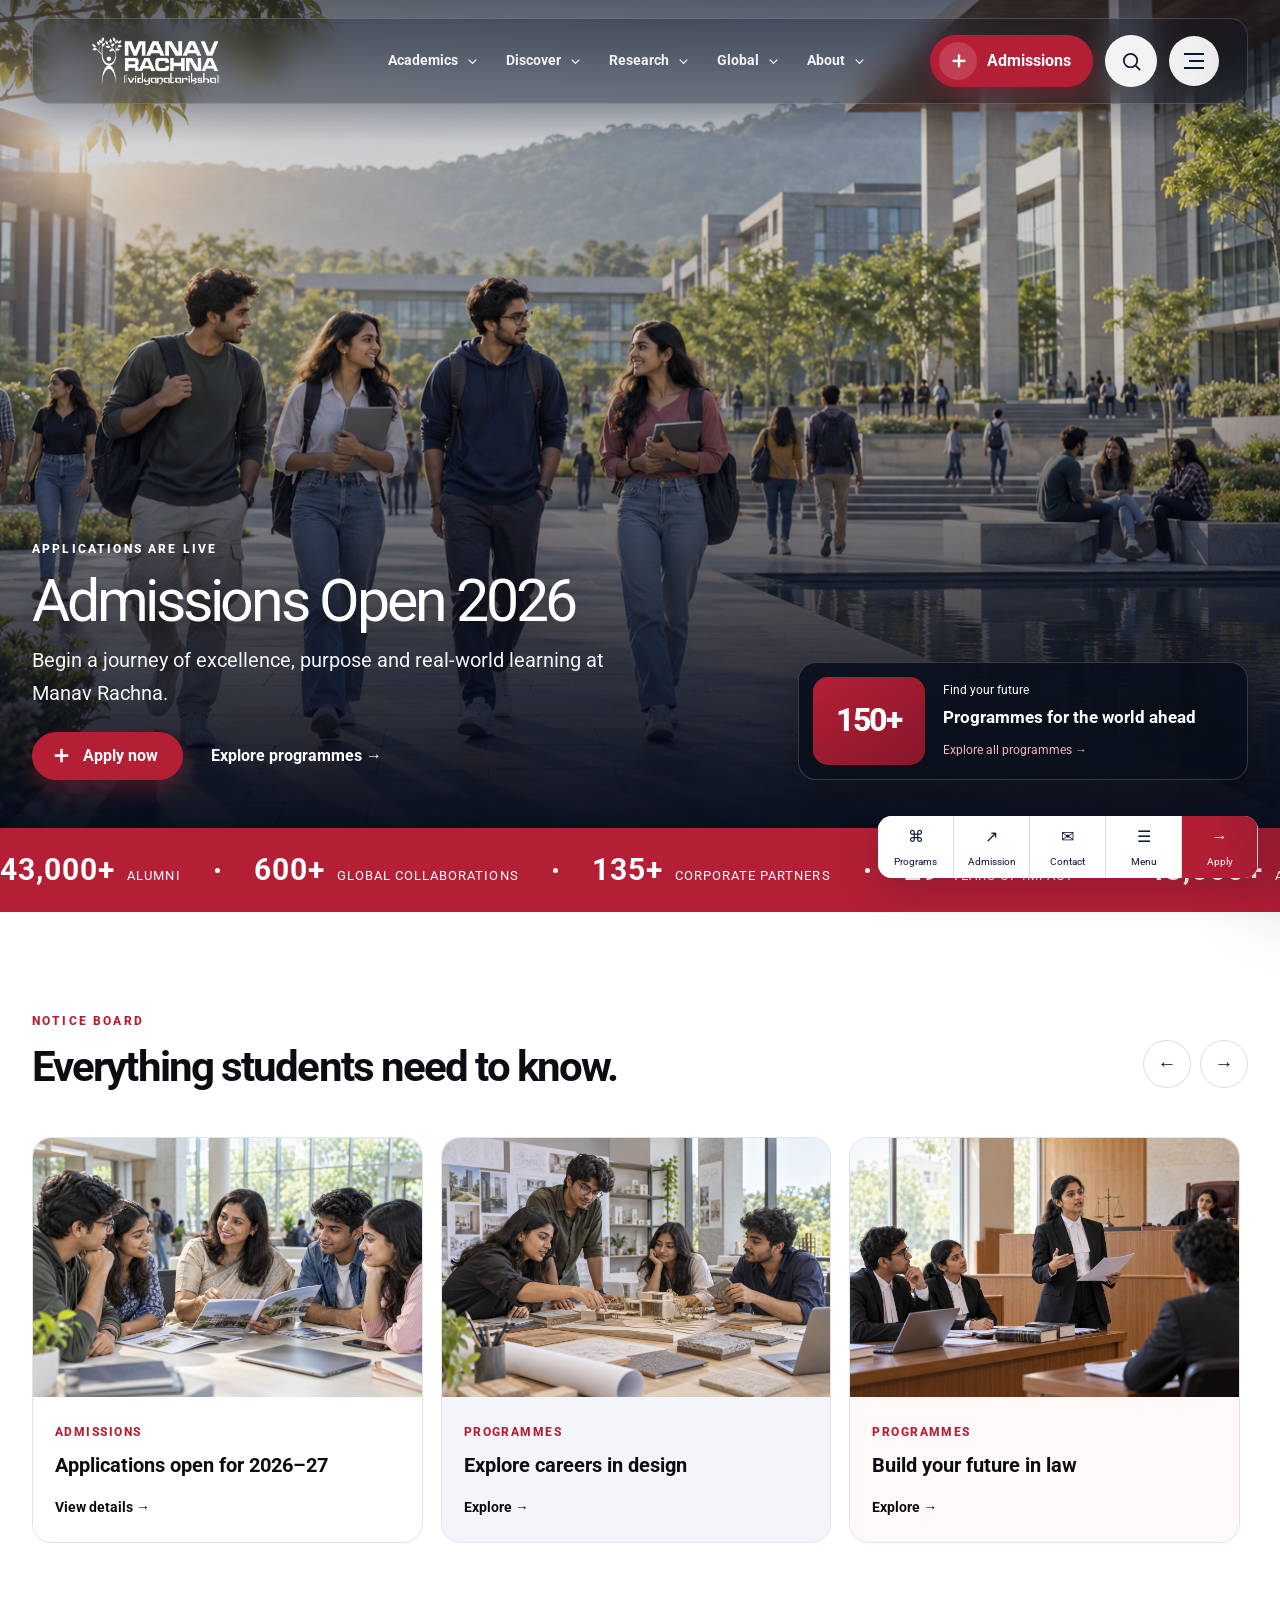
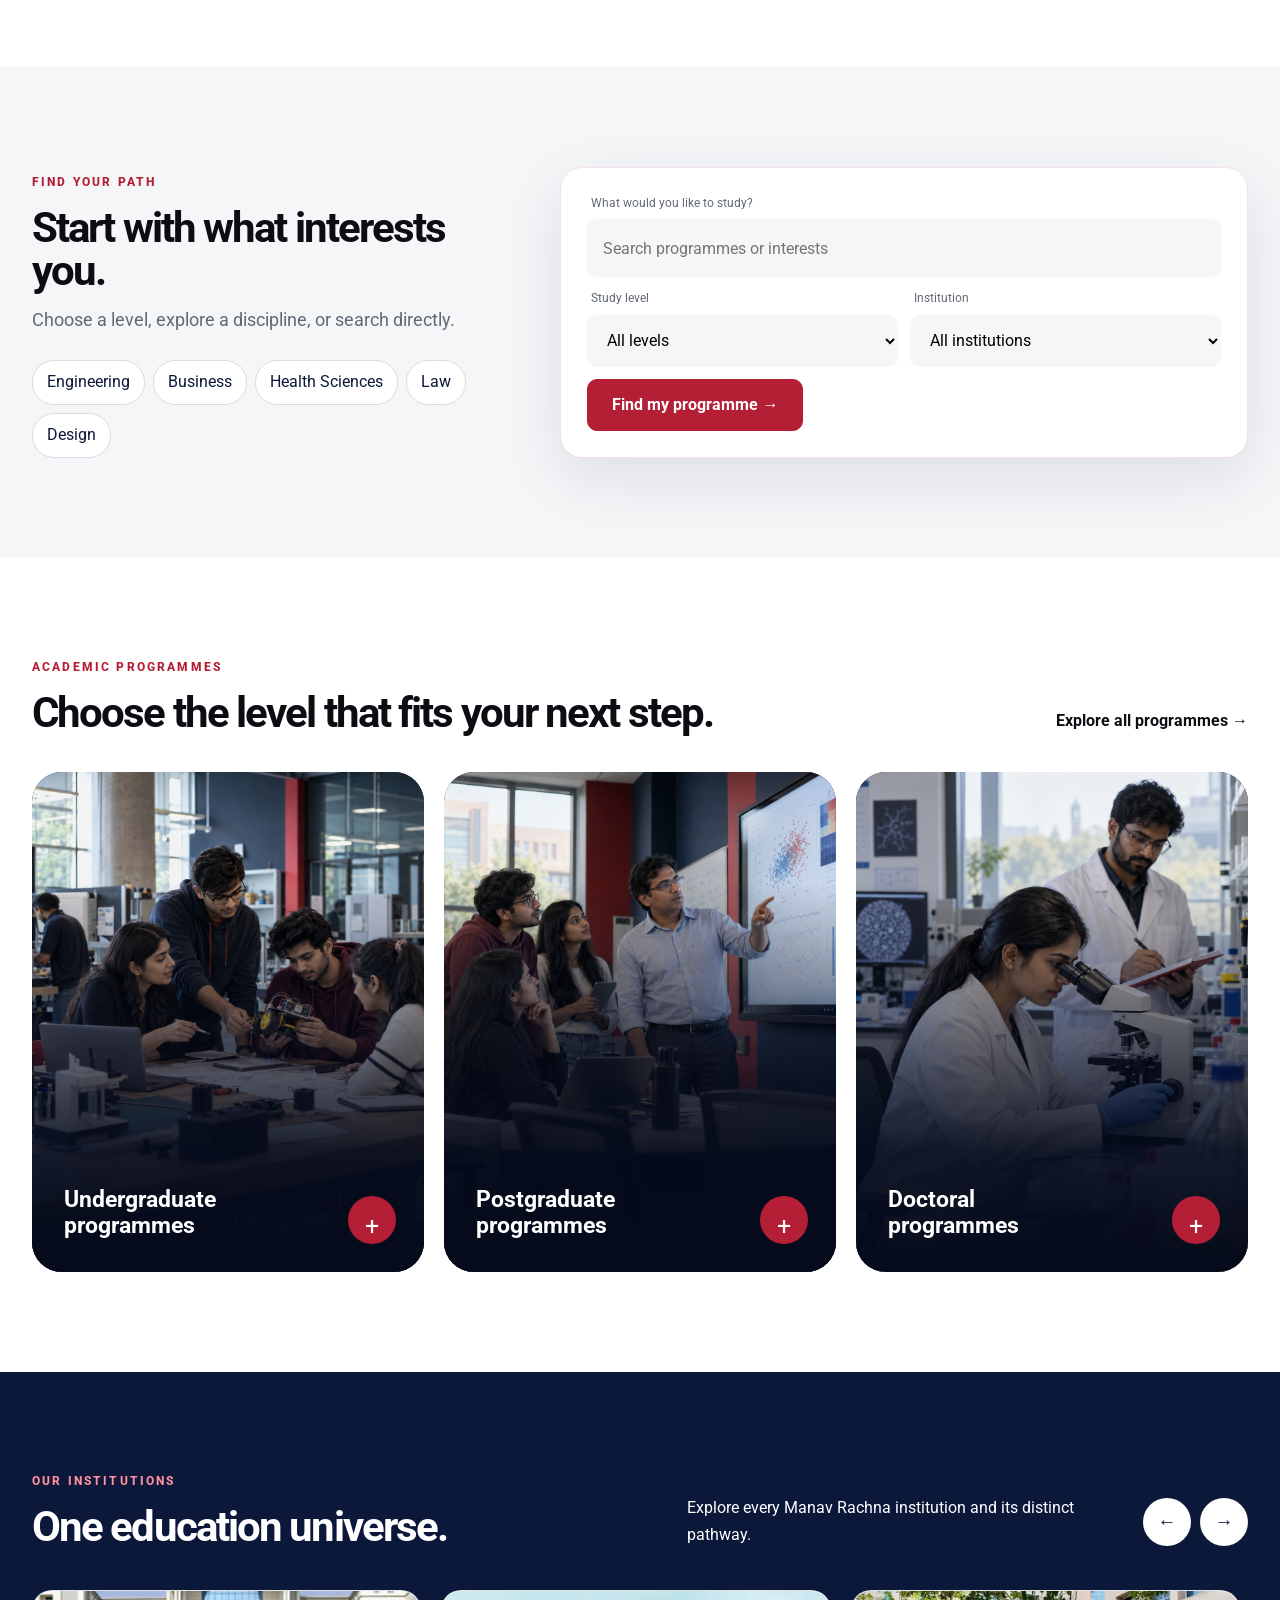
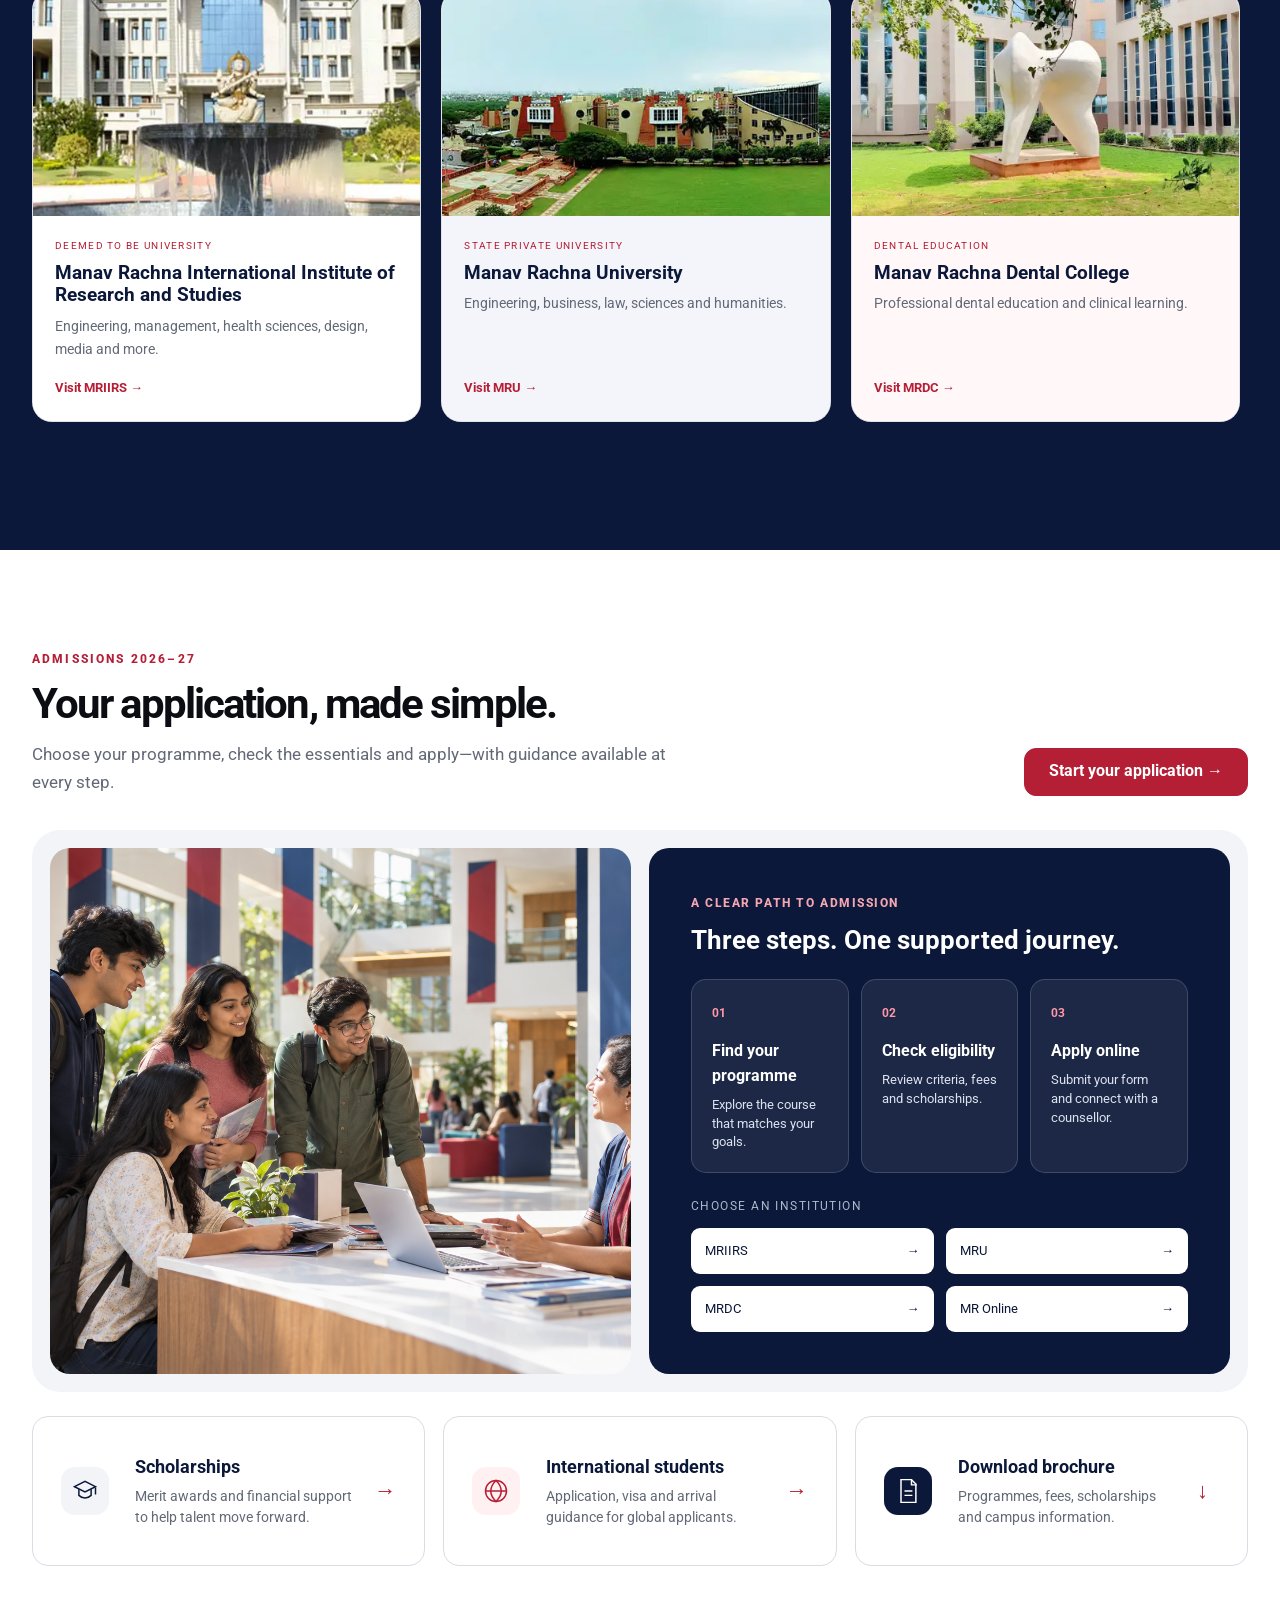
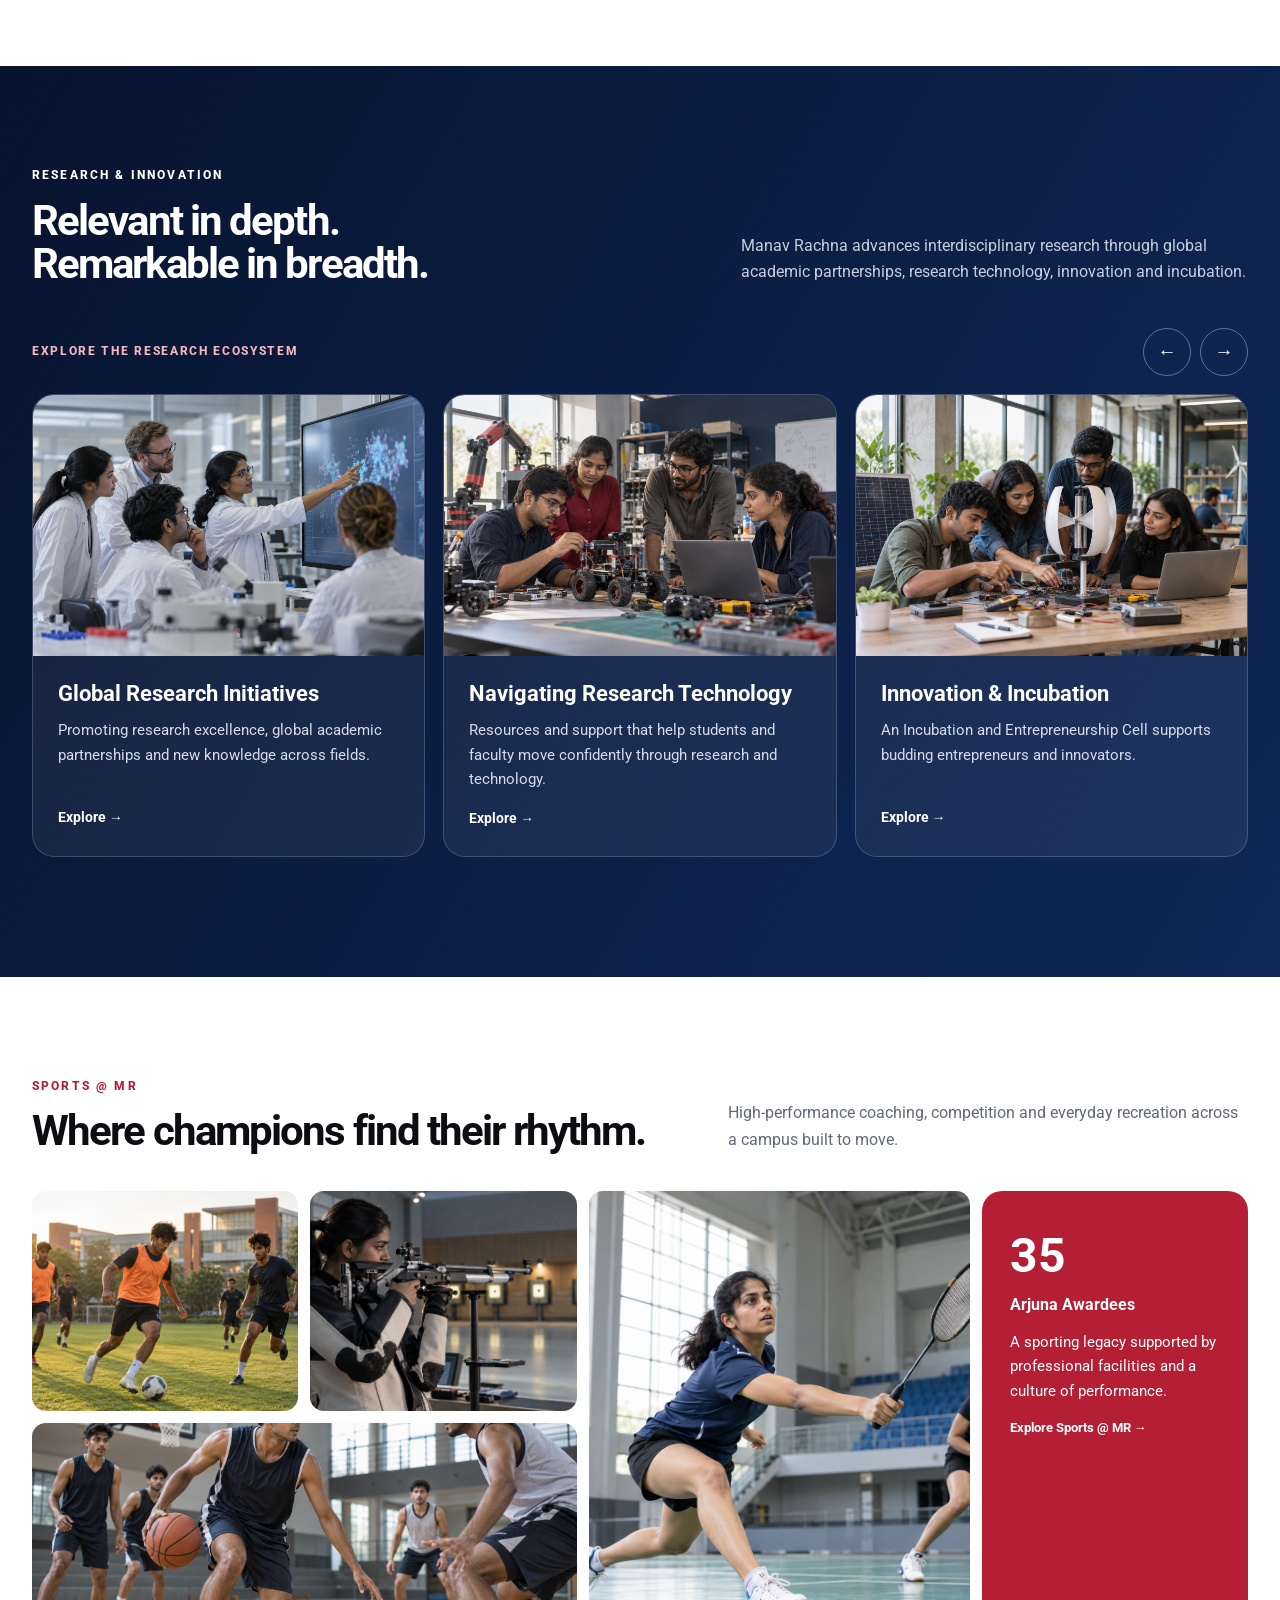
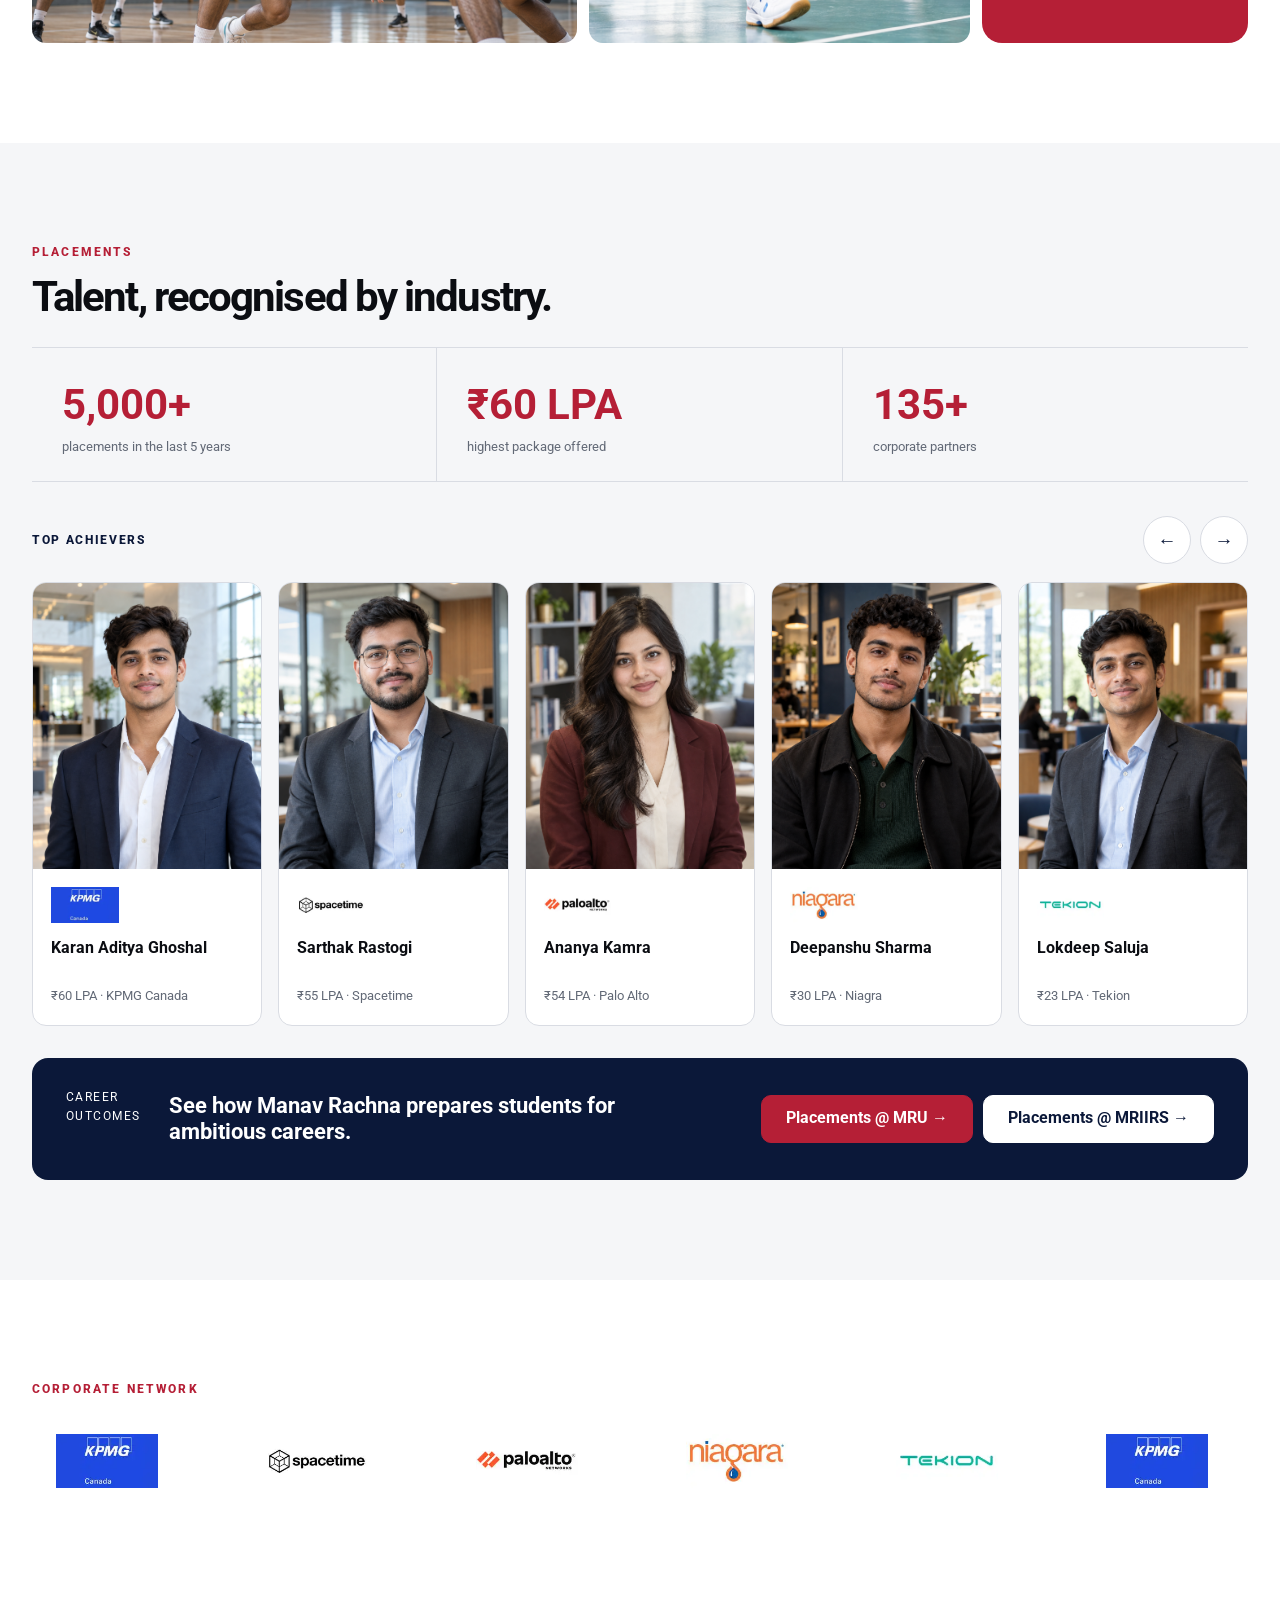
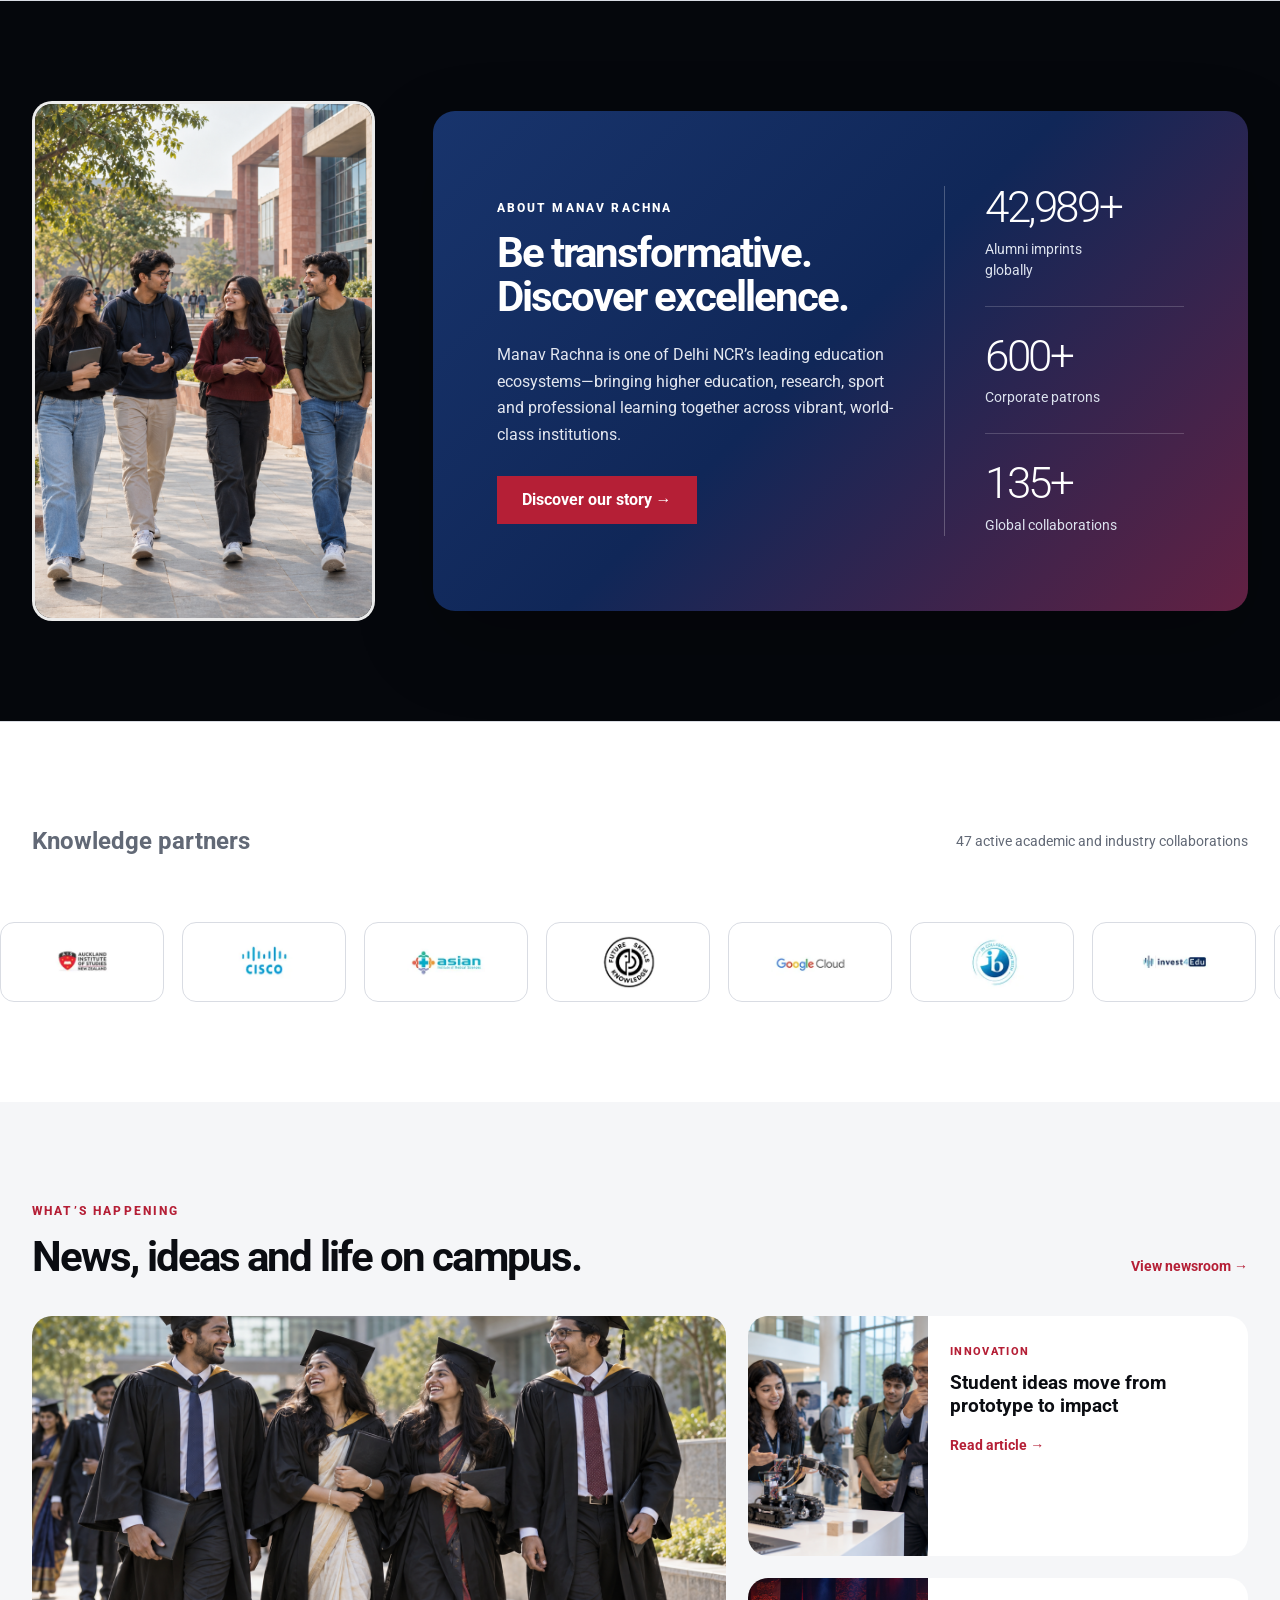
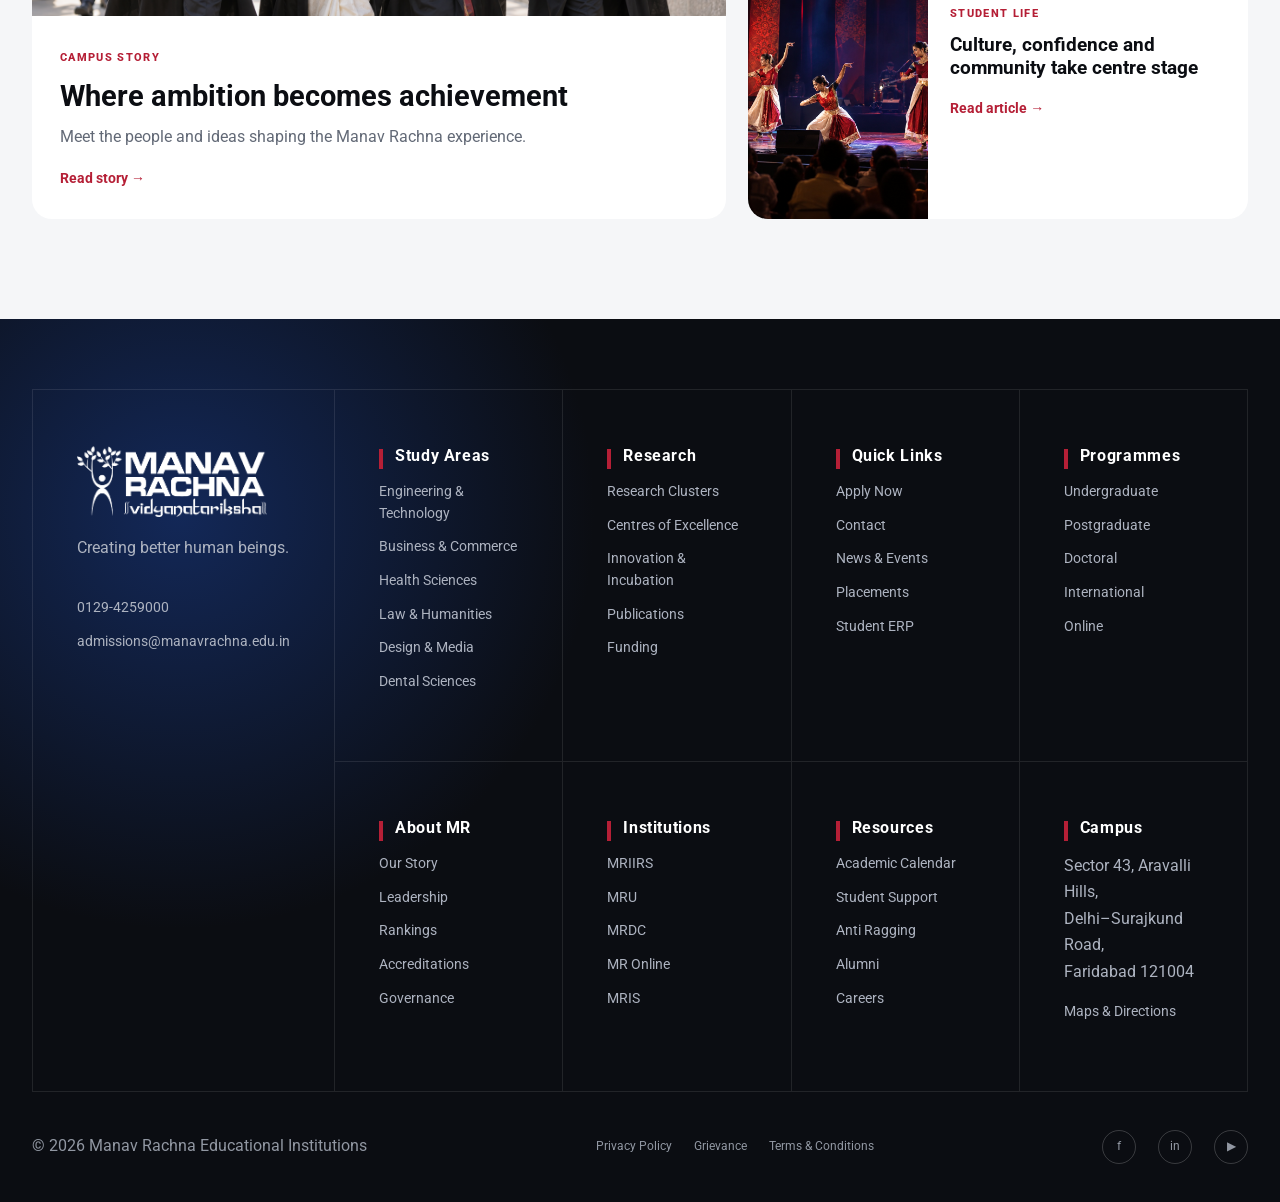
==== commit 03080736: "Differentiate placement achiever portraits" ====
--- a/index.html
+++ b/index.html
@@ -717,7 +717,7 @@
 </div>
 <div class="achievers">
 <article>
-<img src="assets/placement-2026/achiever-1.jpg" alt="Karan Aditya">
+<img src="assets/placement-2026/achiever-v2-1.png" alt="Karan Aditya">
 <div>
 <img src="assets/mr/KPMGCanada_logo.webp" alt="KPMG">
 <h3>Karan Aditya Ghoshal</h3>
@@ -725,7 +725,7 @@
 </div>
 </article>
 <article>
-<img src="assets/placement-2026/achiever-2.jpg" alt="Sarthak Rastogi">
+<img src="assets/placement-2026/achiever-v2-3.png" alt="Sarthak Rastogi">
 <div>
 <img src="assets/mr/Spacetime_logo.webp" alt="Spacetime">
 <h3>Sarthak Rastogi</h3>
@@ -733,7 +733,7 @@
 </div>
 </article>
 <article>
-<img src="assets/placement-2026/achiever-3.jpg" alt="Ananya Kamra">
+<img src="assets/placement-2026/achiever-v2-2.png" alt="Ananya Kamra">
 <div>
 <img src="assets/mr/paloalto_logo.webp" alt="Palo Alto">
 <h3>Ananya Kamra</h3>
@@ -741,7 +741,7 @@
 </div>
 </article>
 <article>
-<img src="assets/placement-2026/achiever-4.jpg" alt="Deepanshu Sharma">
+<img src="assets/placement-2026/achiever-v2-5.png" alt="Deepanshu Sharma">
 <div>
 <img src="assets/mr/Niagra_logo.webp" alt="Niagra">
 <h3>Deepanshu Sharma</h3>
@@ -749,7 +749,7 @@
 </div>
 </article>
 <article>
-<img src="assets/placement-2026/achiever-5.jpg" alt="Lokdeep Saluja">
+<img src="assets/placement-2026/achiever-v2-6.png" alt="Lokdeep Saluja">
 <div>
 <img src="assets/mr/Tekion_logo.webp" alt="Tekion">
 <h3>Lokdeep Saluja</h3>
--- a/styles.css
+++ b/styles.css
@@ -167,6 +167,9 @@
 .hero-promo{grid-template-columns:112px 1fr}
 .hero-promo-mark{height:88px;border-radius:15px;display:grid;place-items:center;background:linear-gradient(145deg,var(--red),#86172a);color:#fff;font-size:2rem;font-weight:800;letter-spacing:-.04em}
 .notice-scroller article img{aspect-ratio:3/2;object-fit:cover}
+.notice-scroller{scrollbar-width:none;overscroll-behavior-inline:contain}
+.notice-scroller::-webkit-scrollbar{display:none}
+.notice-scroller article{flex:0 0 calc((100% - 36px)/3);min-width:0}
 .research-track img{aspect-ratio:3/2;height:auto}
 .sports-mosaic{grid-template-columns:1.05fr 1.05fr 1.5fr 1.05fr;grid-template-rows:220px 220px}
 .sports-copy{grid-column:4;grid-row:1/3}
@@ -192,5 +195,5 @@
 footer{padding-top:70px}
 .footer-grid>div{padding:56px 44px}
 .footer-bottom{padding:30px 0;min-height:110px}
-@media(max-width:1200px){.about-impact{grid-template-columns:.7fr 1.3fr;gap:30px}.about-impact-panel{grid-template-columns:1fr;padding:46px}.about-impact-stats{grid-template-columns:repeat(3,1fr);padding:28px 0 0;border-left:0;border-top:1px solid rgba(255,255,255,.24);gap:18px}.about-impact-stats div{padding:0;border:0}.about-impact-photo{height:560px}.sports-mosaic{grid-template-columns:repeat(3,1fr)}.sports-copy{grid-column:1;grid-row:1}.sports-mosaic figure:nth-of-type(1){grid-column:2;grid-row:1}.sports-mosaic .sports-fresh{grid-column:1;grid-row:2}.sports-mosaic figure.tall{grid-column:3;grid-row:1/3}.sports-mosaic figure:nth-of-type(4){grid-column:2;grid-row:2}}
-@media(max-width:760px){.section,.section-sm{padding:72px 0}.hero-promo{grid-template-columns:84px 1fr}.hero-promo-mark{height:78px;font-size:1.5rem}.sports-mosaic{grid-template-columns:1fr 1fr;grid-template-rows:180px 180px 230px}.sports-copy{grid-column:1/3;grid-row:1}.sports-mosaic figure:nth-of-type(1){grid-column:1;grid-row:2}.sports-mosaic .sports-fresh{grid-column:2;grid-row:2}.sports-mosaic figure.tall{grid-column:1/3;grid-row:3}.sports-mosaic figure:nth-of-type(4){display:none}.about{padding:72px 0 0}.about-impact{grid-template-columns:1fr;gap:22px}.about-impact-photo{height:330px}.about-impact-panel{min-height:0;padding:34px 24px;gap:28px}.about-impact-stats{grid-template-columns:1fr;gap:18px;padding-top:24px}.about-impact-stats div{display:grid;grid-template-columns:130px 1fr;align-items:end}.about-impact-stats b{font-size:2.35rem}.about-impact-stats span{margin:0}.about .knowledge{margin-top:72px;padding:72px 0}footer{padding-top:44px}.footer-grid>div{padding:38px 24px}.footer-bottom{padding-bottom:95px}}
+@media(max-width:1200px){.notice-scroller article{flex-basis:calc((100% - 18px)/2)}.about-impact{grid-template-columns:.7fr 1.3fr;gap:30px}.about-impact-panel{grid-template-columns:1fr;padding:46px}.about-impact-stats{grid-template-columns:repeat(3,1fr);padding:28px 0 0;border-left:0;border-top:1px solid rgba(255,255,255,.24);gap:18px}.about-impact-stats div{padding:0;border:0}.about-impact-photo{height:560px}.sports-mosaic{grid-template-columns:repeat(3,1fr)}.sports-copy{grid-column:1;grid-row:1}.sports-mosaic figure:nth-of-type(1){grid-column:2;grid-row:1}.sports-mosaic .sports-fresh{grid-column:1;grid-row:2}.sports-mosaic figure.tall{grid-column:3;grid-row:1/3}.sports-mosaic figure:nth-of-type(4){grid-column:2;grid-row:2}}
+@media(max-width:760px){.section,.section-sm{padding:72px 0}.notice-scroller article{flex-basis:84vw}.hero-promo{grid-template-columns:84px 1fr}.hero-promo-mark{height:78px;font-size:1.5rem}.sports-mosaic{grid-template-columns:1fr 1fr;grid-template-rows:180px 180px 230px}.sports-copy{grid-column:1/3;grid-row:1}.sports-mosaic figure:nth-of-type(1){grid-column:1;grid-row:2}.sports-mosaic .sports-fresh{grid-column:2;grid-row:2}.sports-mosaic figure.tall{grid-column:1/3;grid-row:3}.sports-mosaic figure:nth-of-type(4){display:none}.about{padding:72px 0 0}.about-impact{grid-template-columns:1fr;gap:22px}.about-impact-photo{height:330px}.about-impact-panel{min-height:0;padding:34px 24px;gap:28px}.about-impact-stats{grid-template-columns:1fr;gap:18px;padding-top:24px}.about-impact-stats div{display:grid;grid-template-columns:130px 1fr;align-items:end}.about-impact-stats b{font-size:2.35rem}.about-impact-stats span{margin:0}.about .knowledge{margin-top:72px;padding:72px 0}footer{padding-top:44px}.footer-grid>div{padding:38px 24px}.footer-bottom{padding-bottom:95px}}
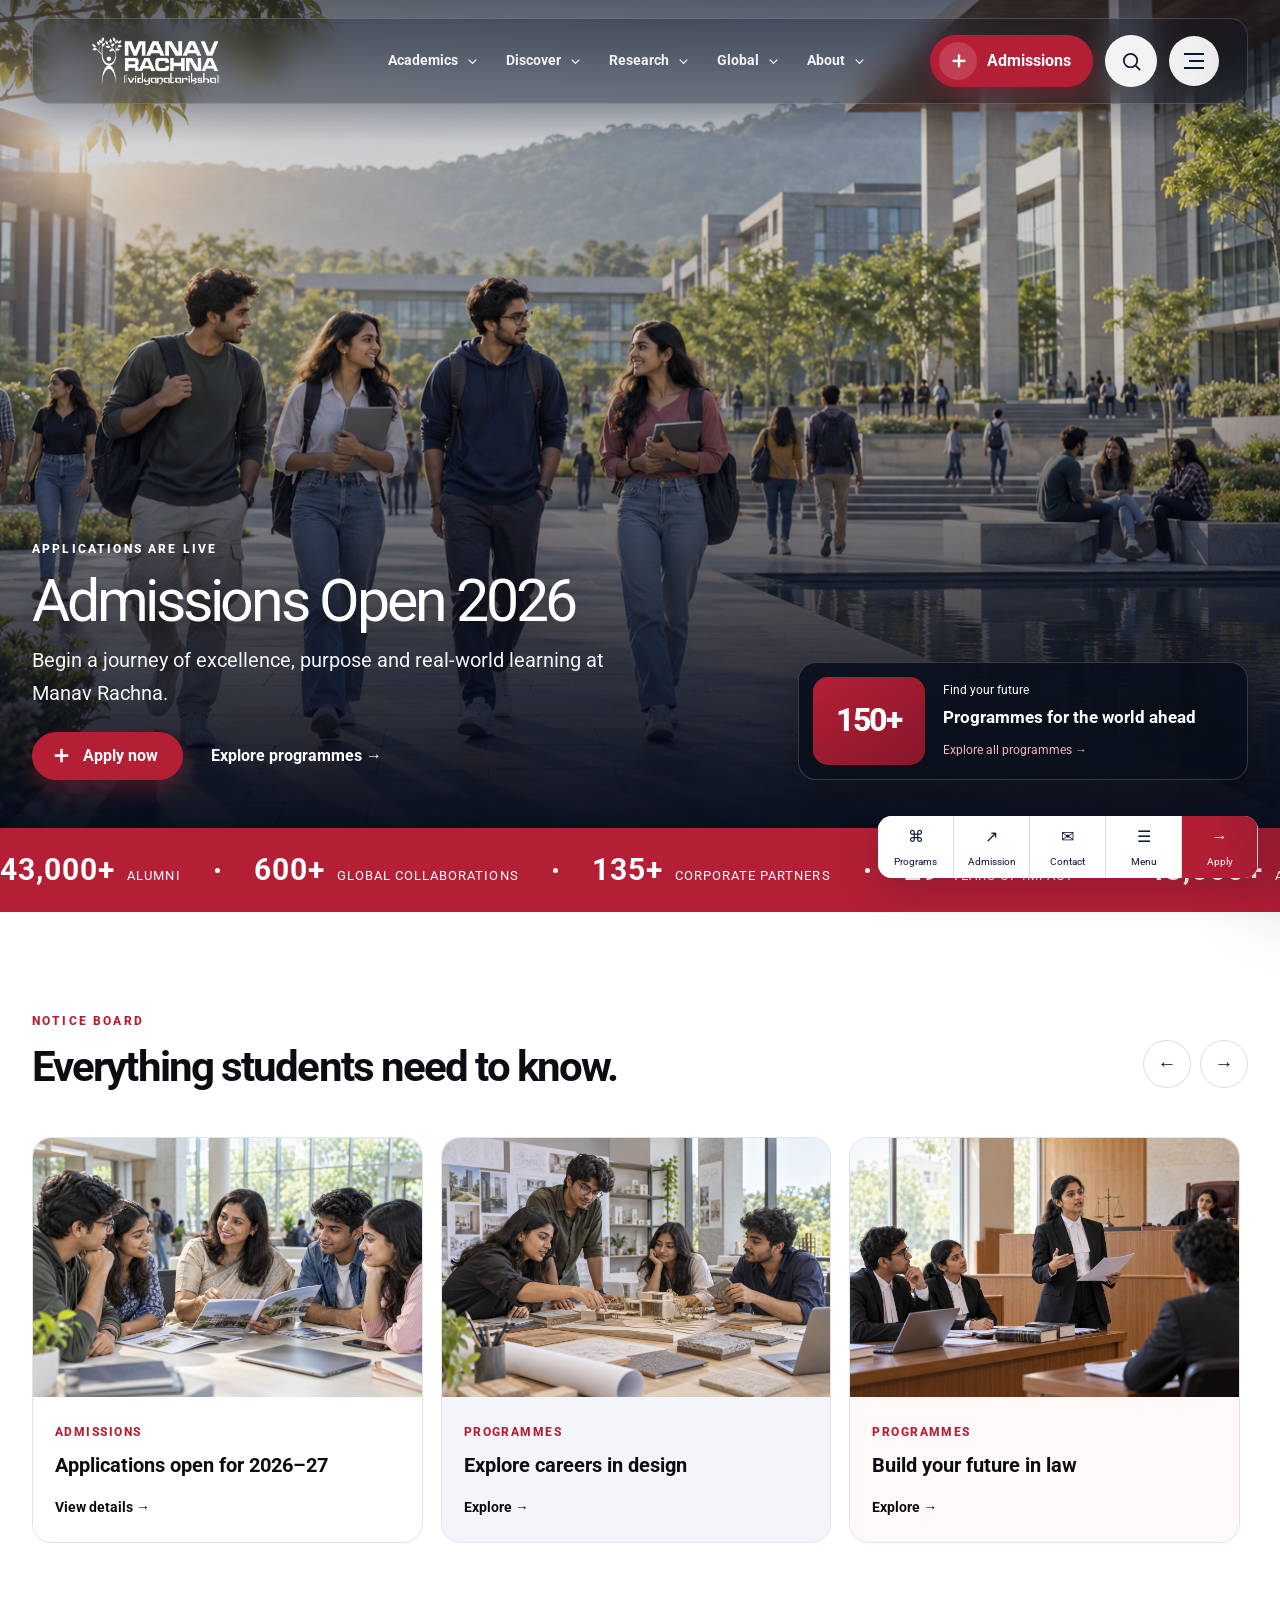
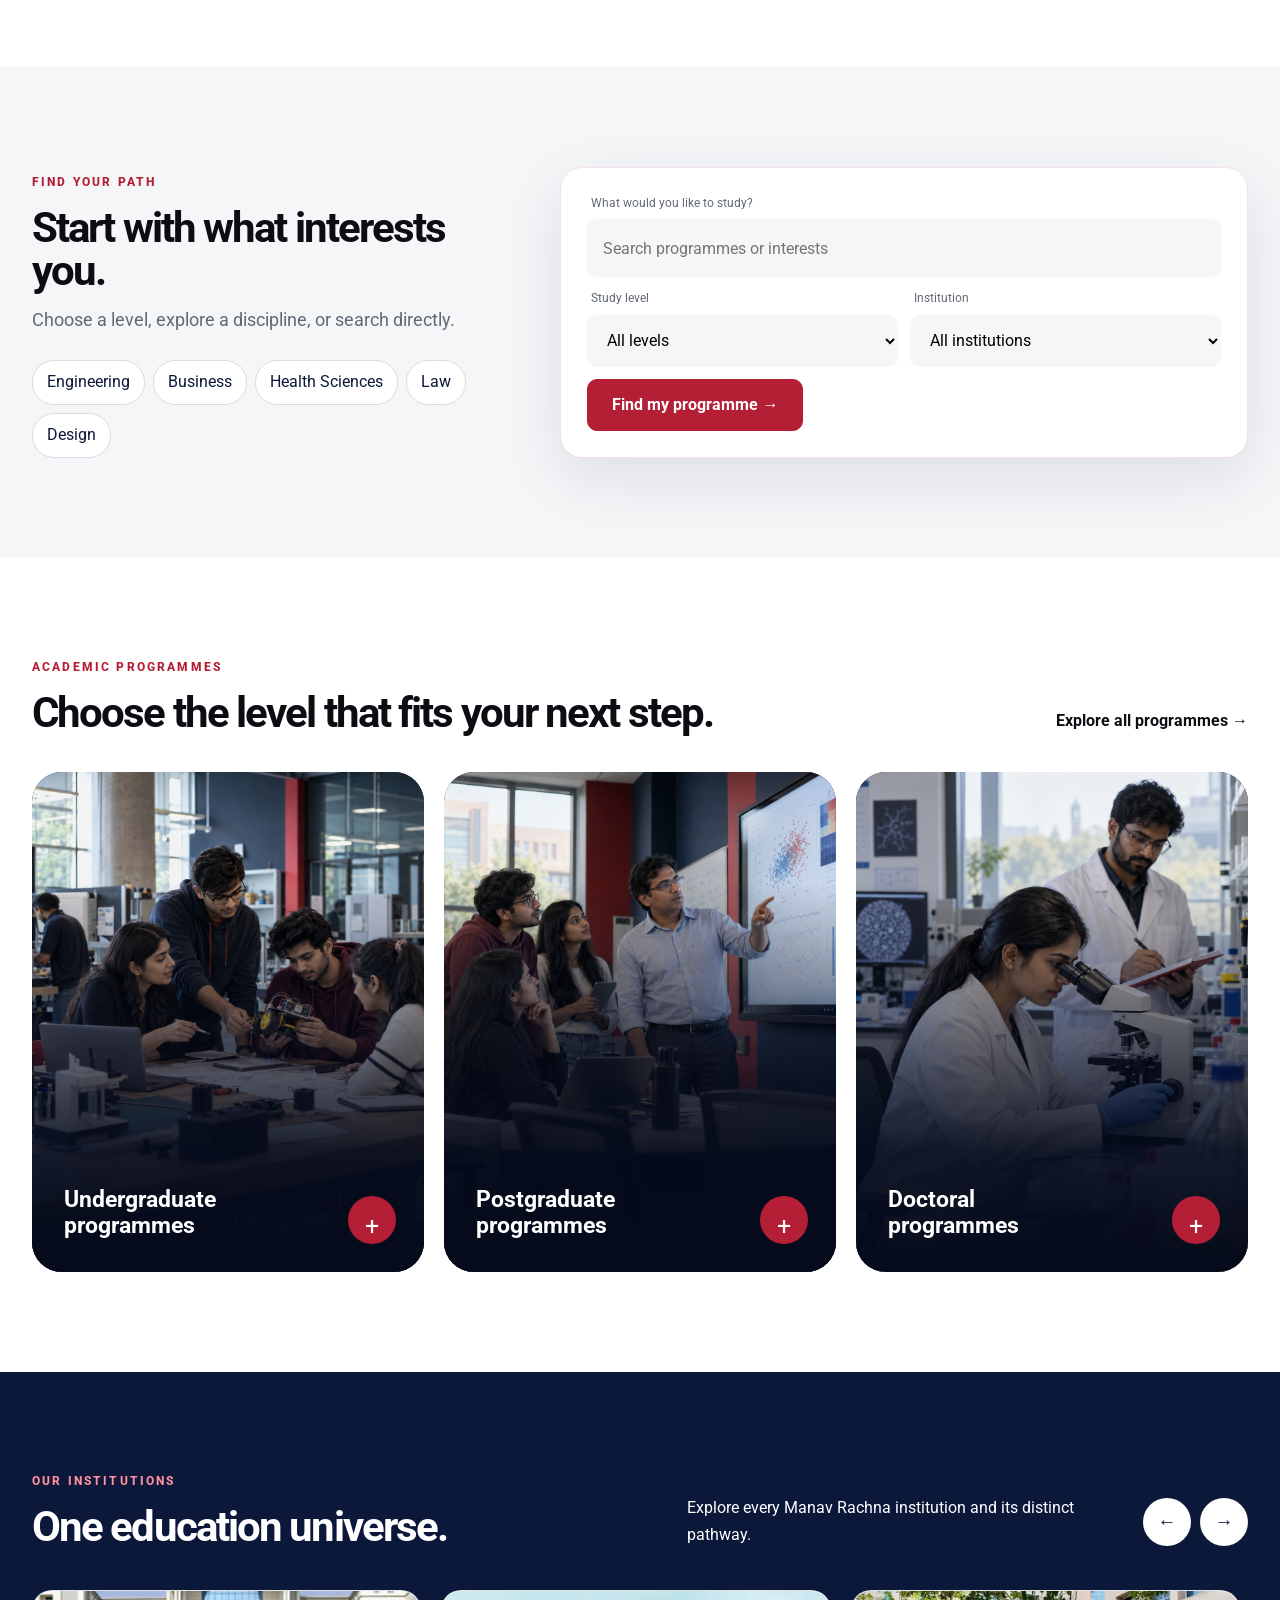
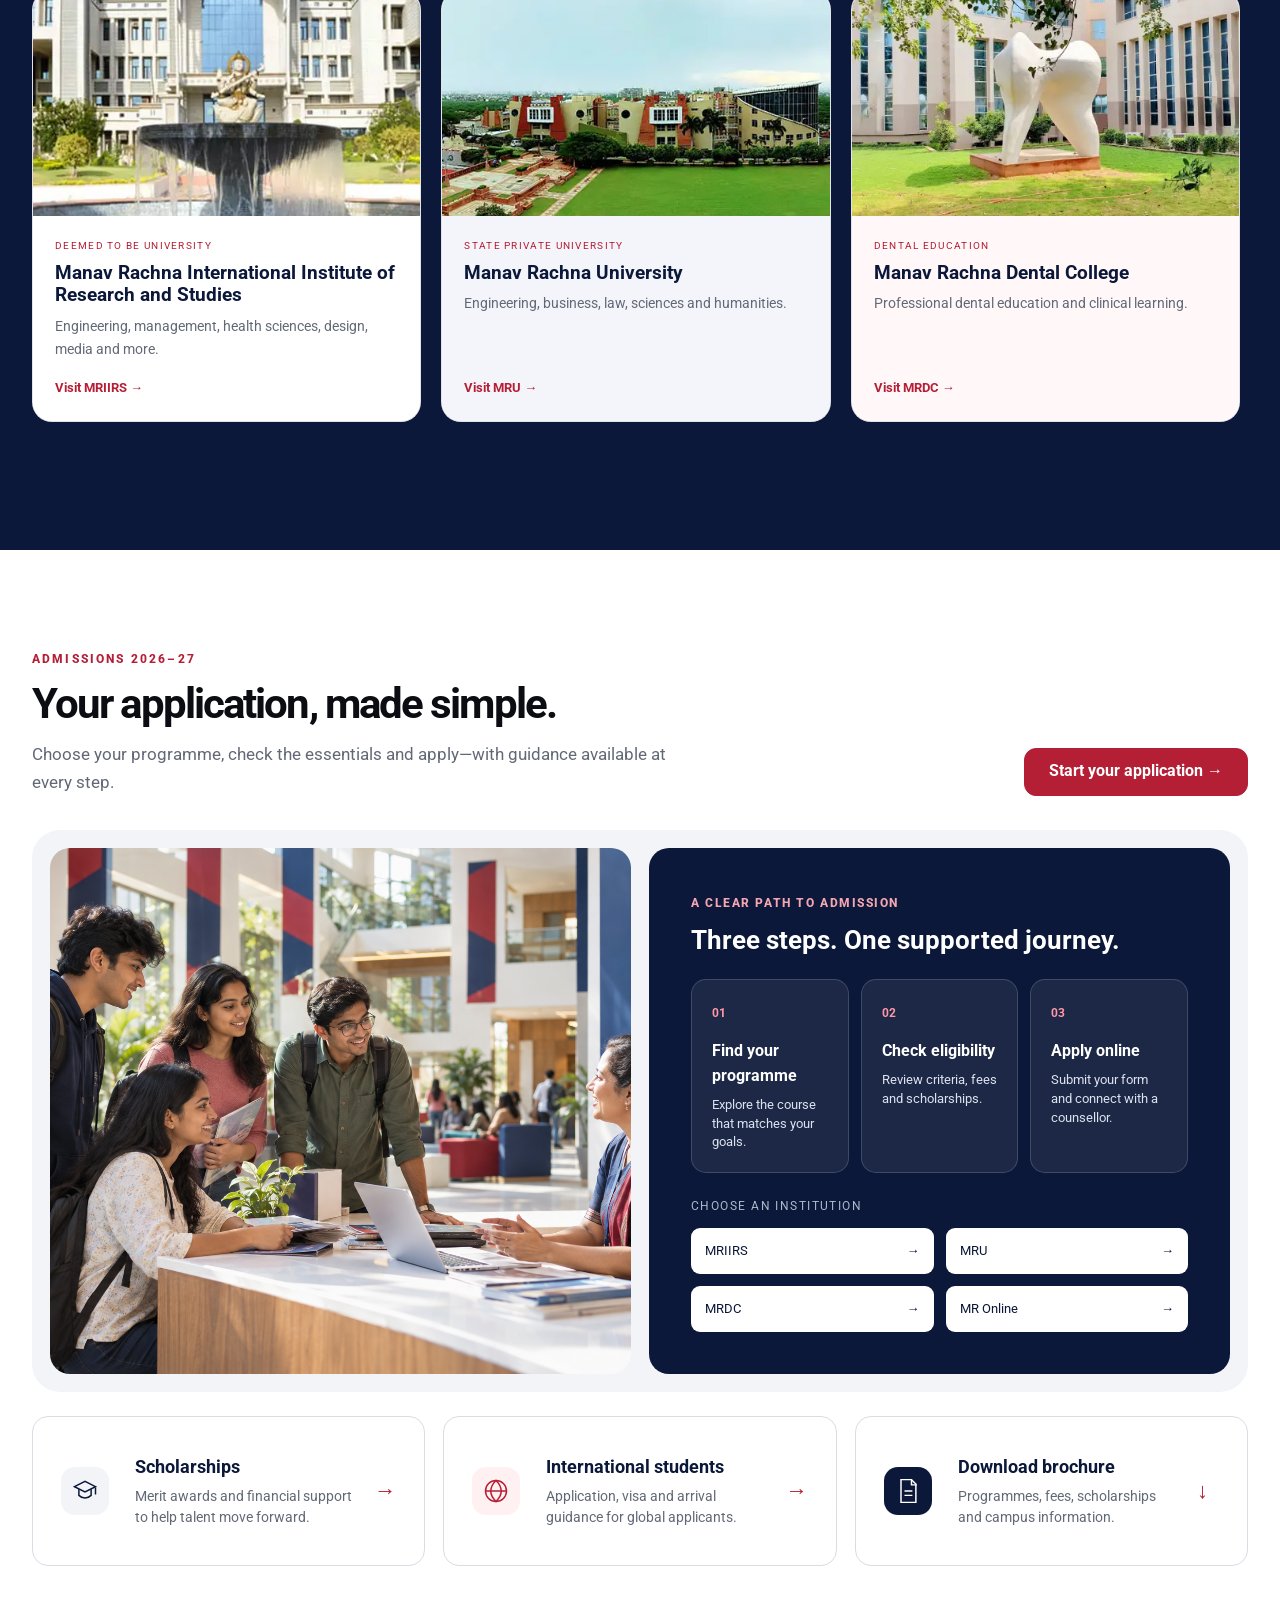
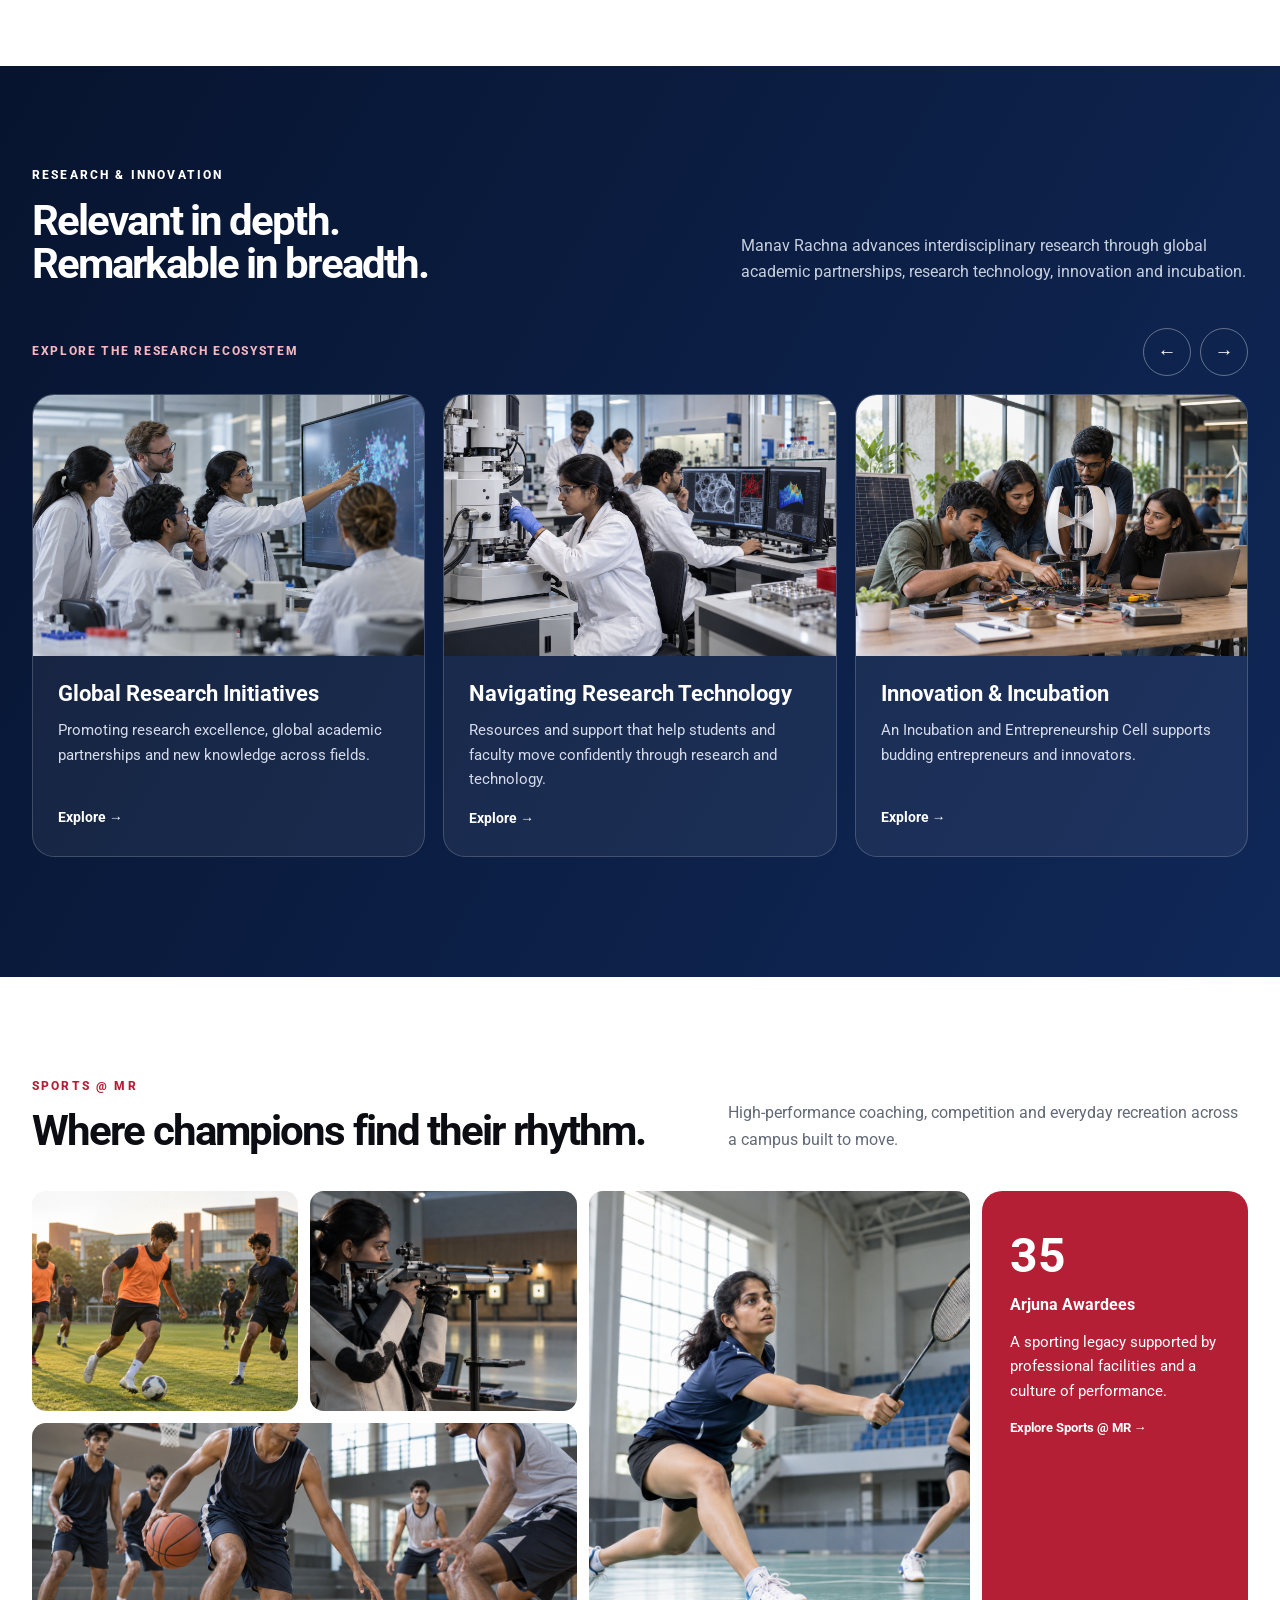
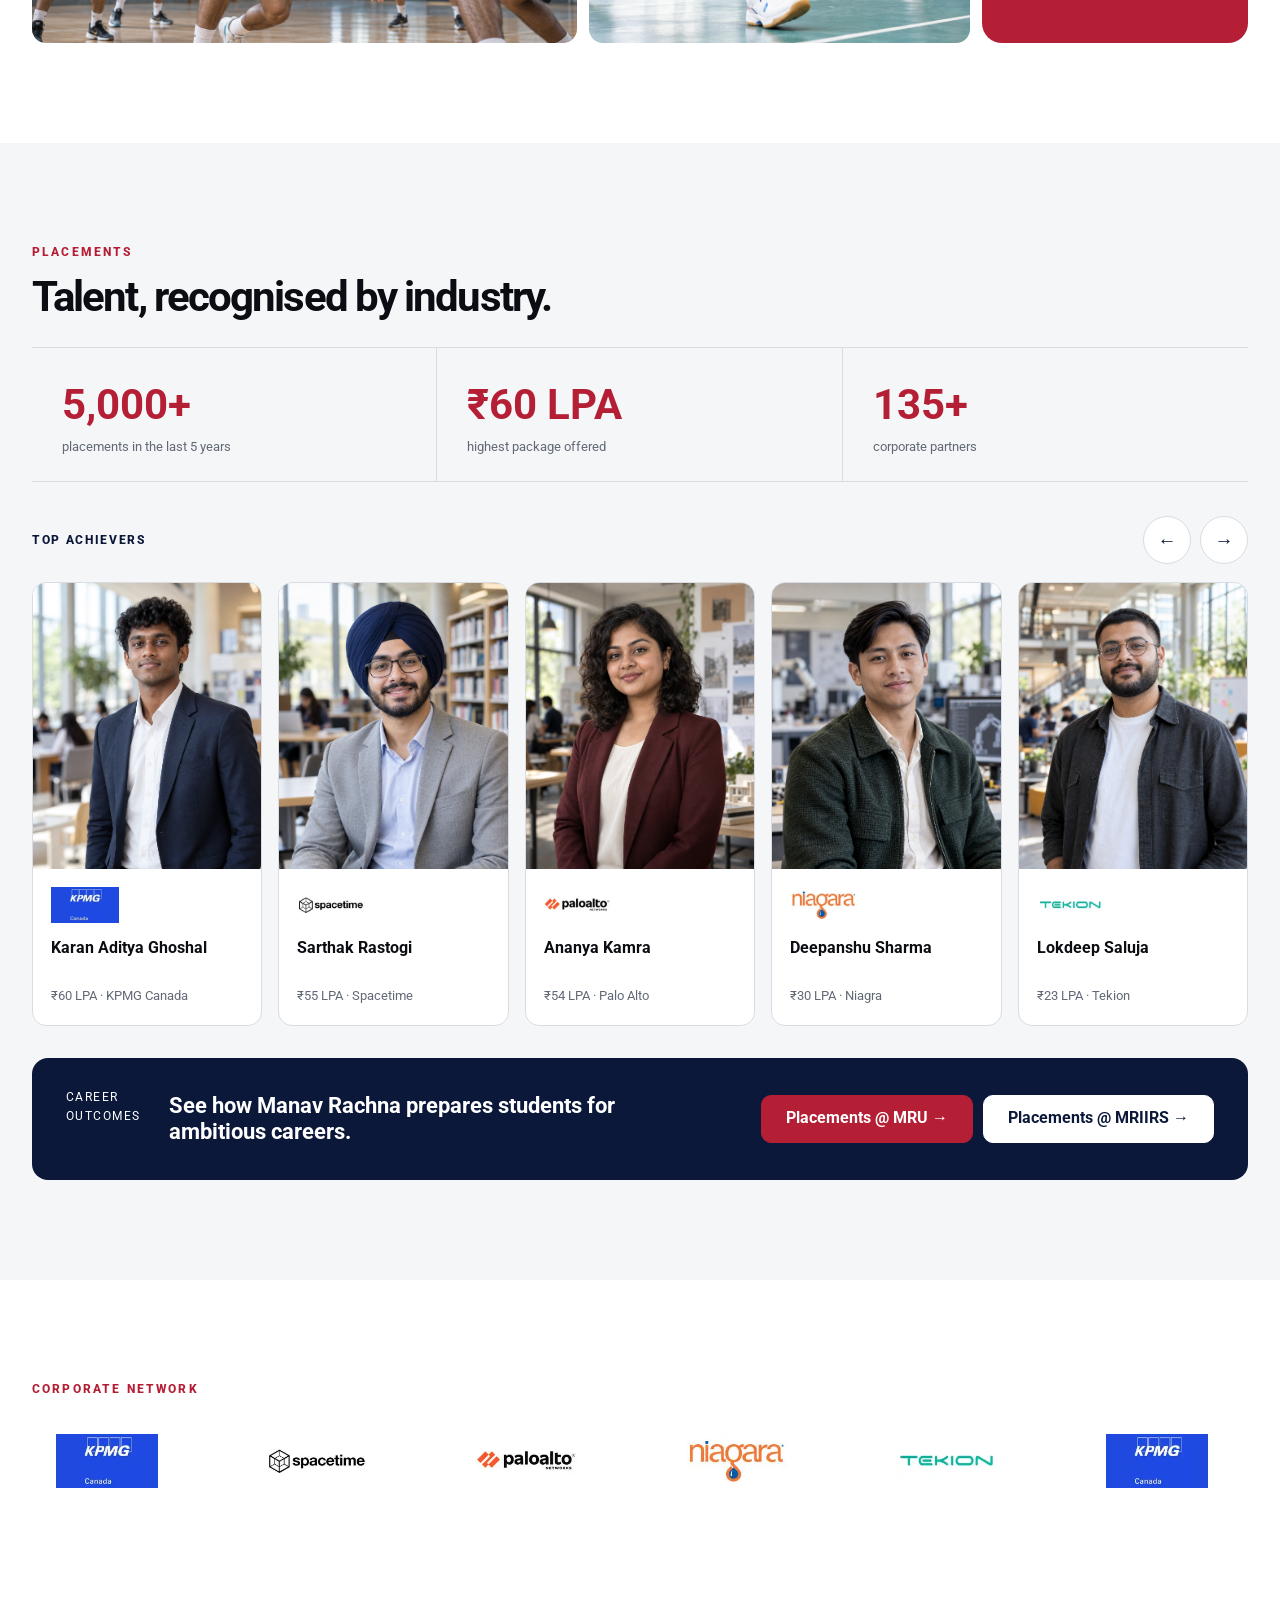
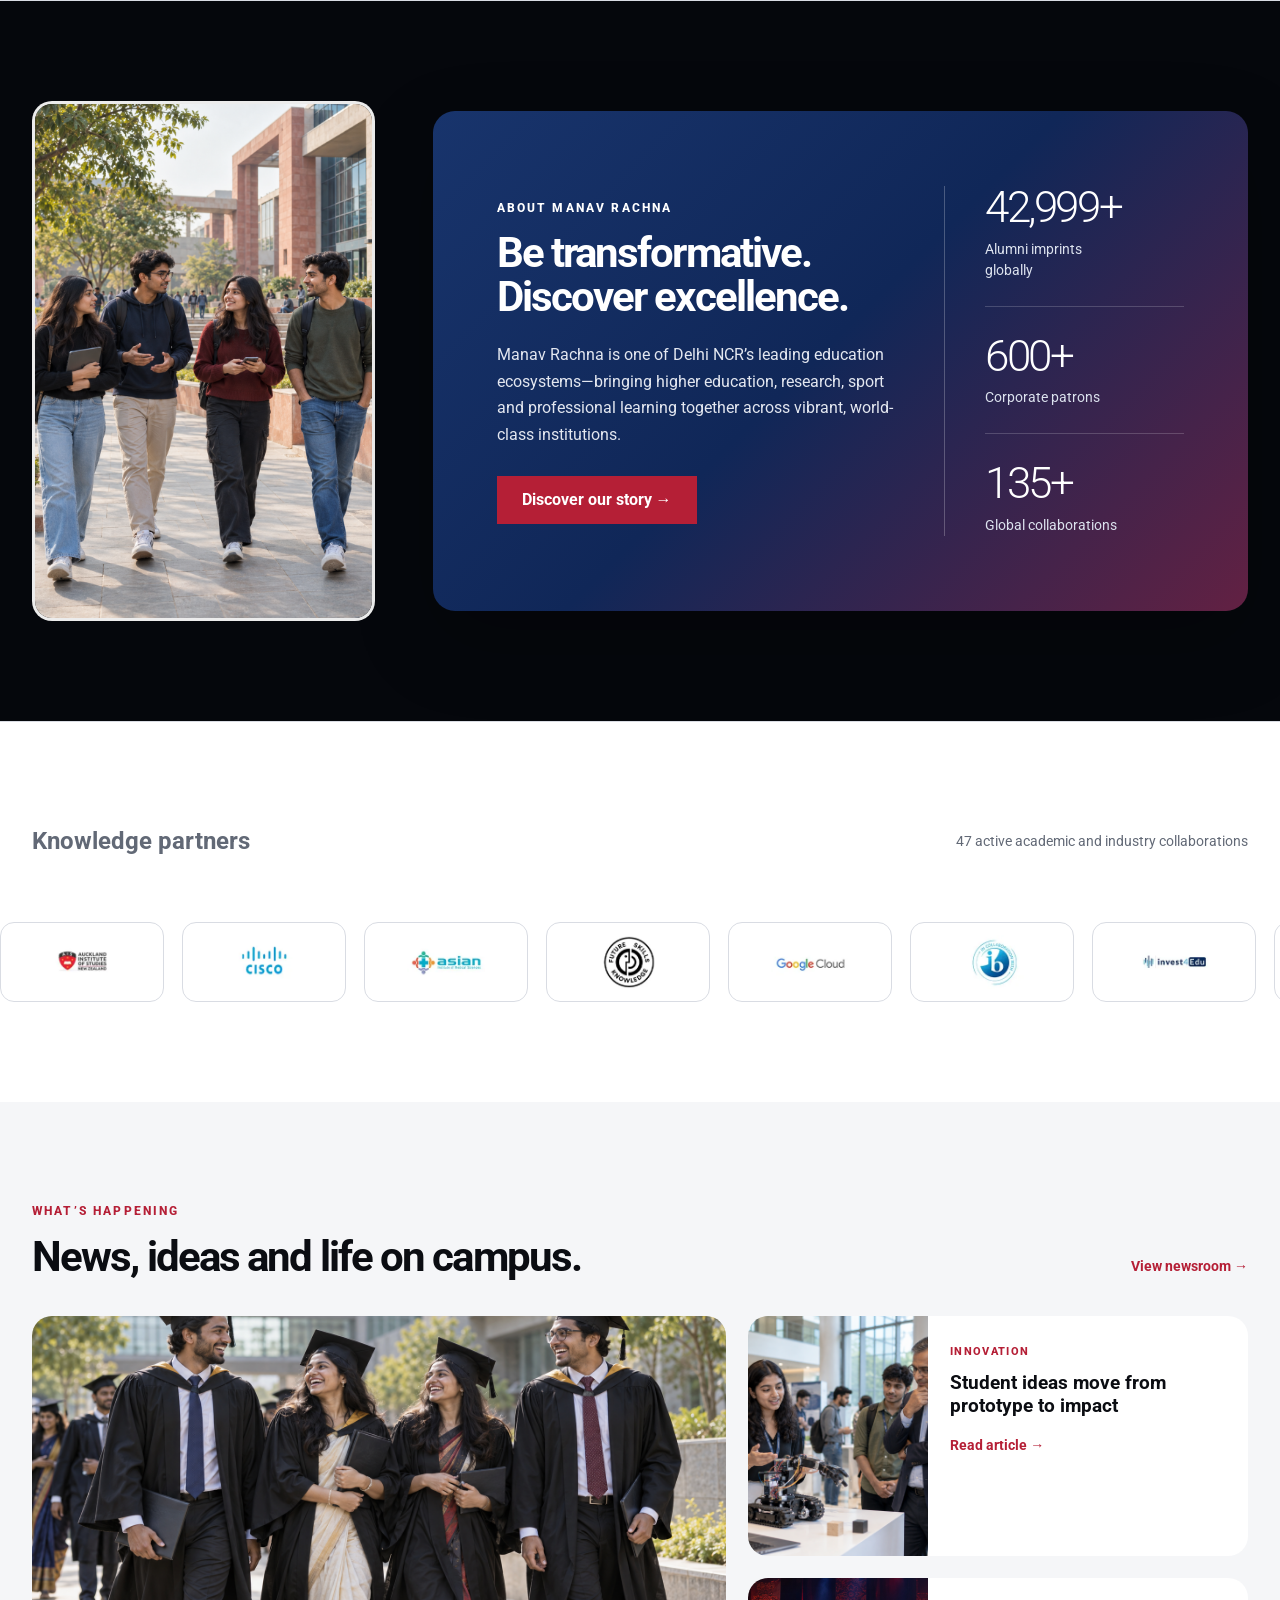
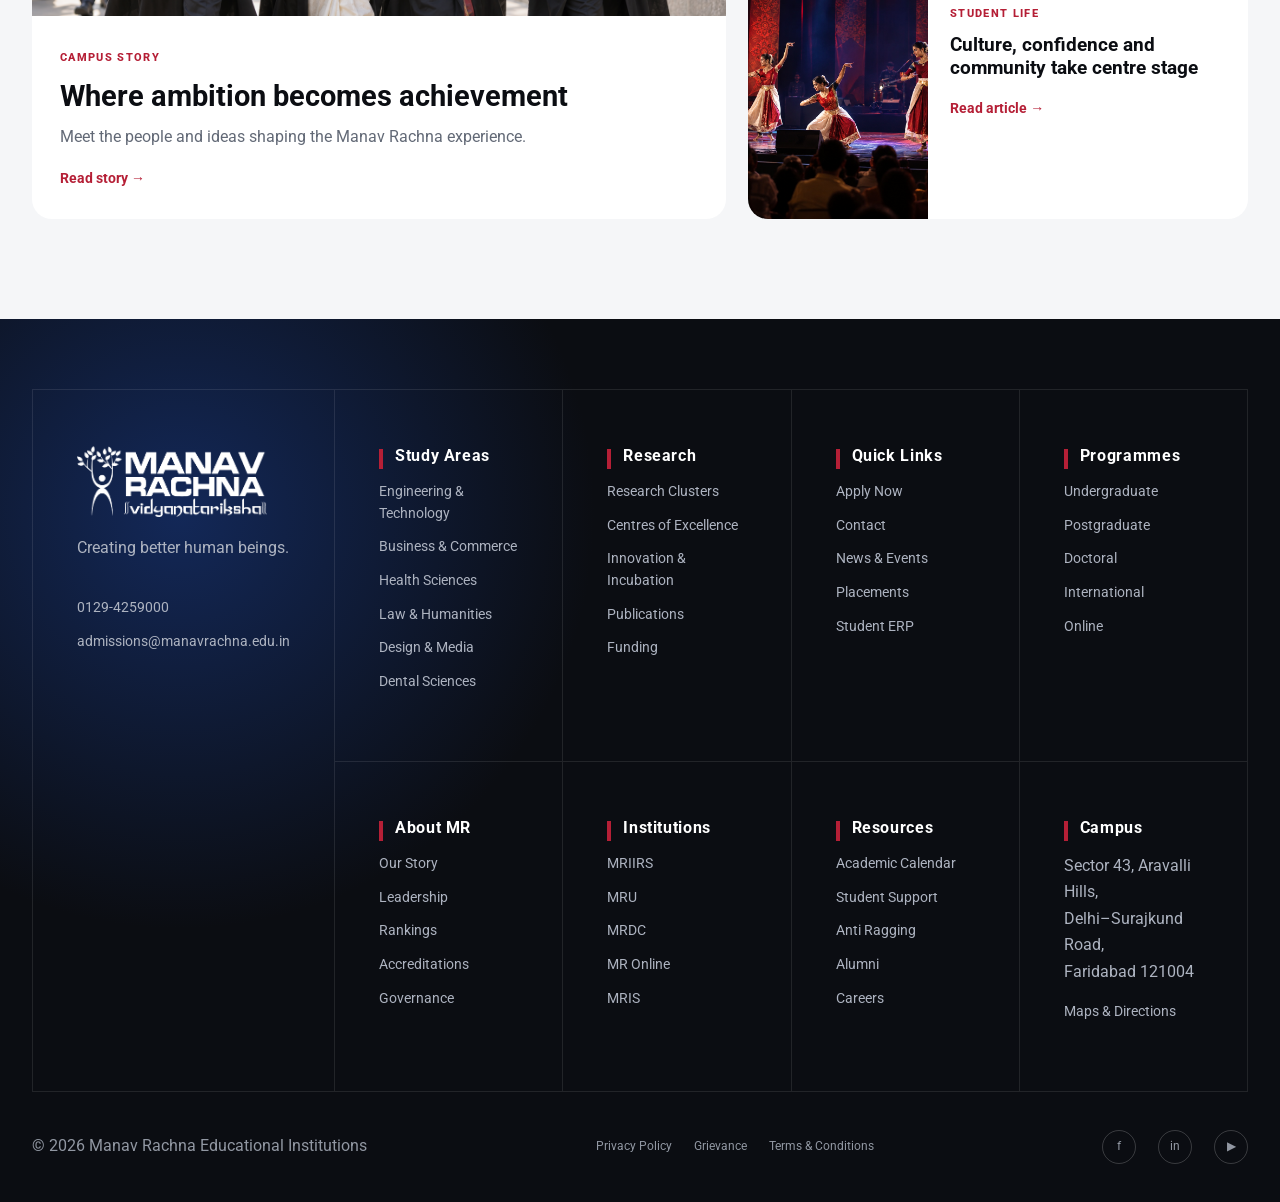
==== commit 6dc468a4: "Refresh achiever portraits and research technology visual" ====
--- a/index.html
+++ b/index.html
@@ -614,7 +614,7 @@
 </div>
 </a>
 <a href="https://manavrachna.edu.in/research-and-innovation/research-technology">
-<img src="assets/fresh-2026/research.png" alt="Researchers using advanced technology">
+<img src="assets/generated-2026/research-technology-v2.png" alt="Researchers using advanced microscopy and data technology">
 <div>
 <h3>Navigating Research Technology</h3>
 <p>Resources and support that help students and faculty move confidently through research and technology.</p>
@@ -717,7 +717,7 @@
 </div>
 <div class="achievers">
 <article>
-<img src="assets/placement-2026/achiever-v2-1.png" alt="Karan Aditya">
+<img src="assets/placement-2026/achiever-v3-1.png" alt="Karan Aditya">
 <div>
 <img src="assets/mr/KPMGCanada_logo.webp" alt="KPMG">
 <h3>Karan Aditya Ghoshal</h3>
@@ -725,7 +725,7 @@
 </div>
 </article>
 <article>
-<img src="assets/placement-2026/achiever-v2-3.png" alt="Sarthak Rastogi">
+<img src="assets/placement-2026/achiever-v3-2.png" alt="Sarthak Rastogi">
 <div>
 <img src="assets/mr/Spacetime_logo.webp" alt="Spacetime">
 <h3>Sarthak Rastogi</h3>
@@ -733,7 +733,7 @@
 </div>
 </article>
 <article>
-<img src="assets/placement-2026/achiever-v2-2.png" alt="Ananya Kamra">
+<img src="assets/placement-2026/achiever-v3-3.png" alt="Ananya Kamra">
 <div>
 <img src="assets/mr/paloalto_logo.webp" alt="Palo Alto">
 <h3>Ananya Kamra</h3>
@@ -741,7 +741,7 @@
 </div>
 </article>
 <article>
-<img src="assets/placement-2026/achiever-v2-5.png" alt="Deepanshu Sharma">
+<img src="assets/placement-2026/achiever-v3-4.png" alt="Deepanshu Sharma">
 <div>
 <img src="assets/mr/Niagra_logo.webp" alt="Niagra">
 <h3>Deepanshu Sharma</h3>
@@ -749,7 +749,7 @@
 </div>
 </article>
 <article>
-<img src="assets/placement-2026/achiever-v2-6.png" alt="Lokdeep Saluja">
+<img src="assets/placement-2026/achiever-v3-5.png" alt="Lokdeep Saluja">
 <div>
 <img src="assets/mr/Tekion_logo.webp" alt="Tekion">
 <h3>Lokdeep Saluja</h3>
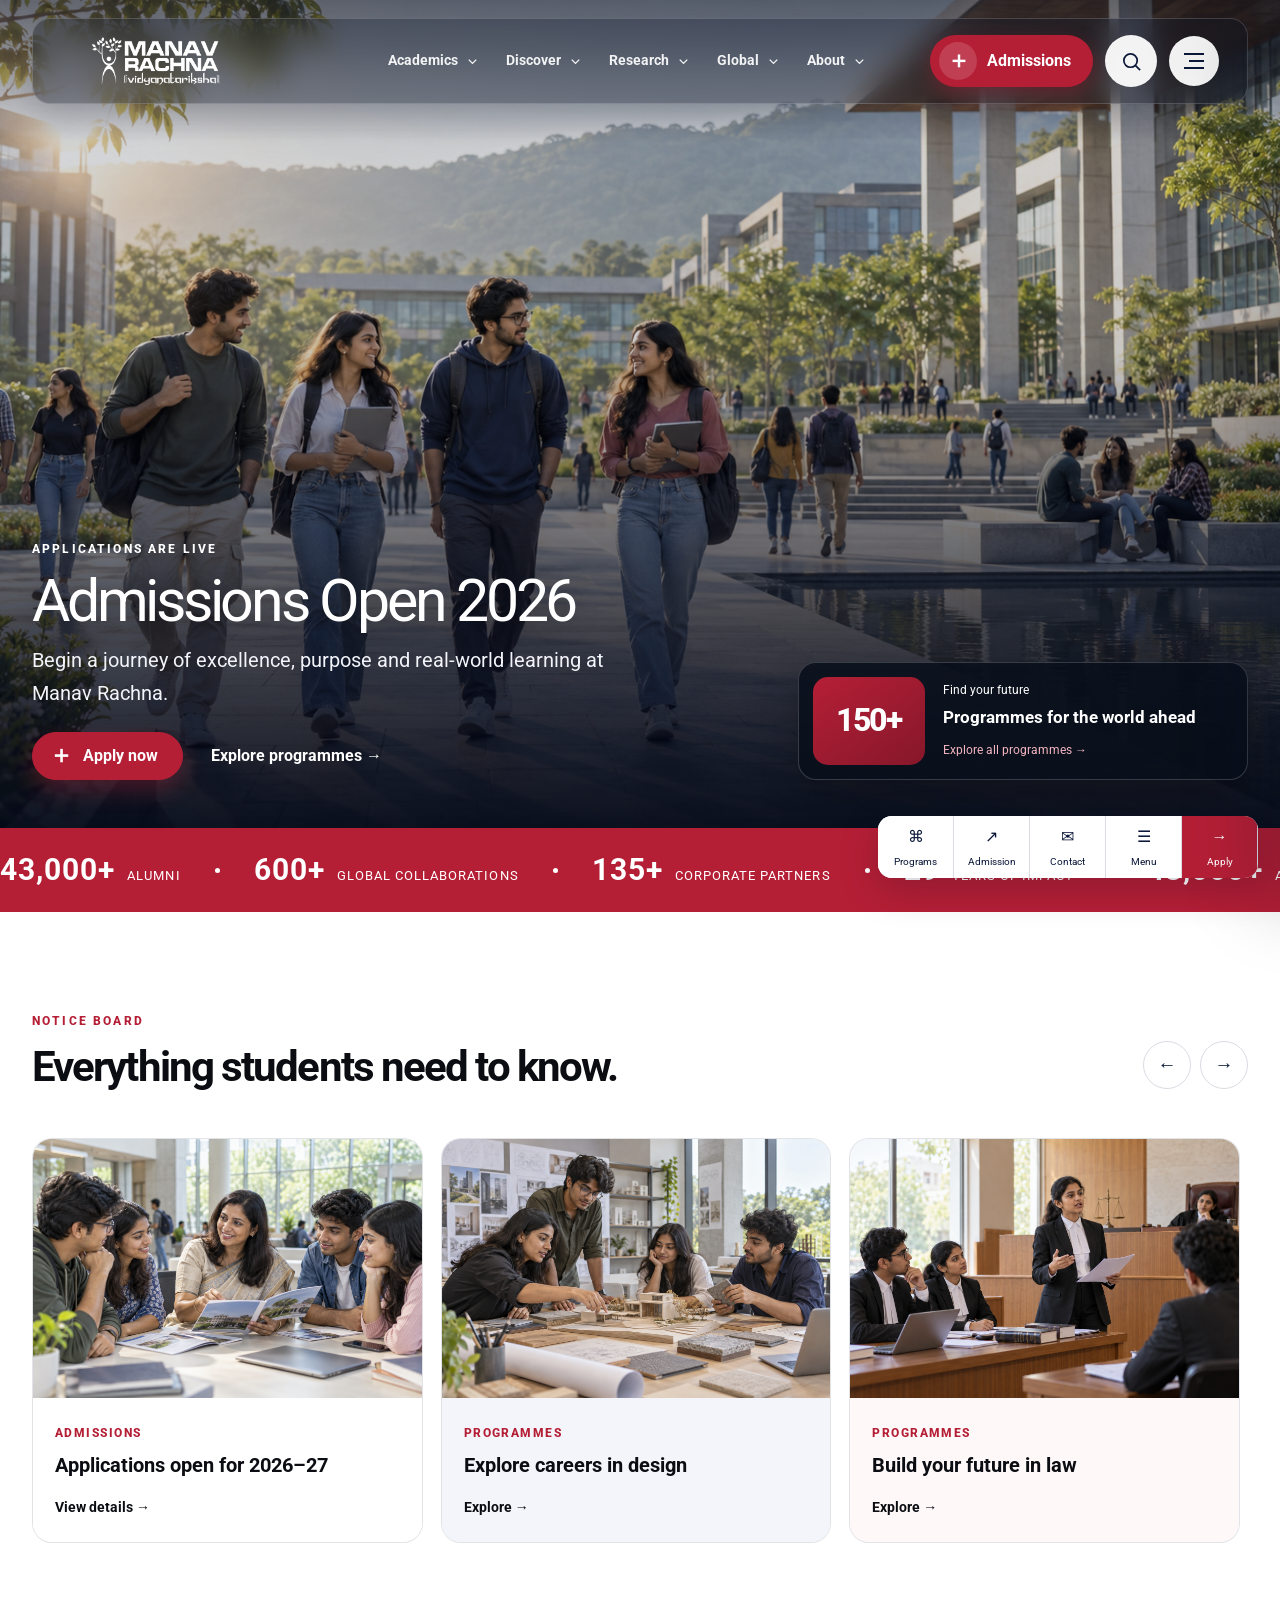
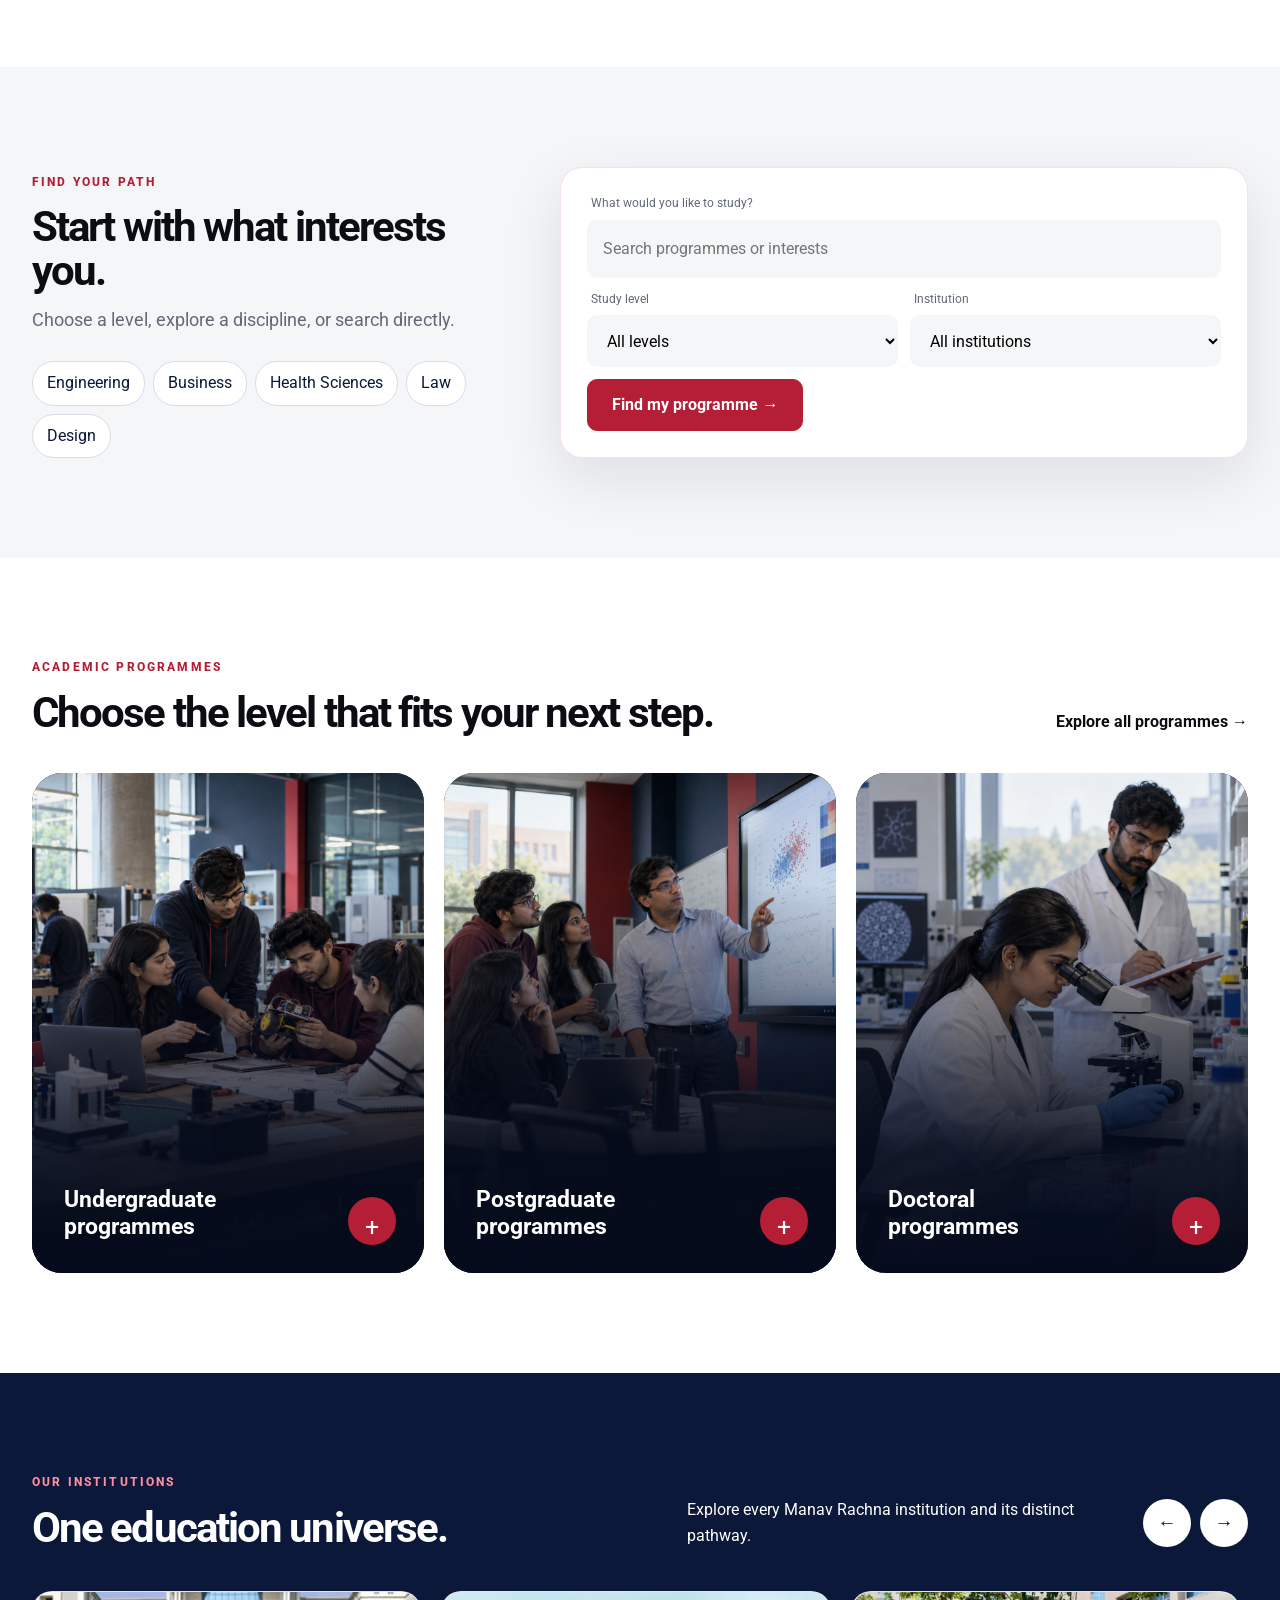
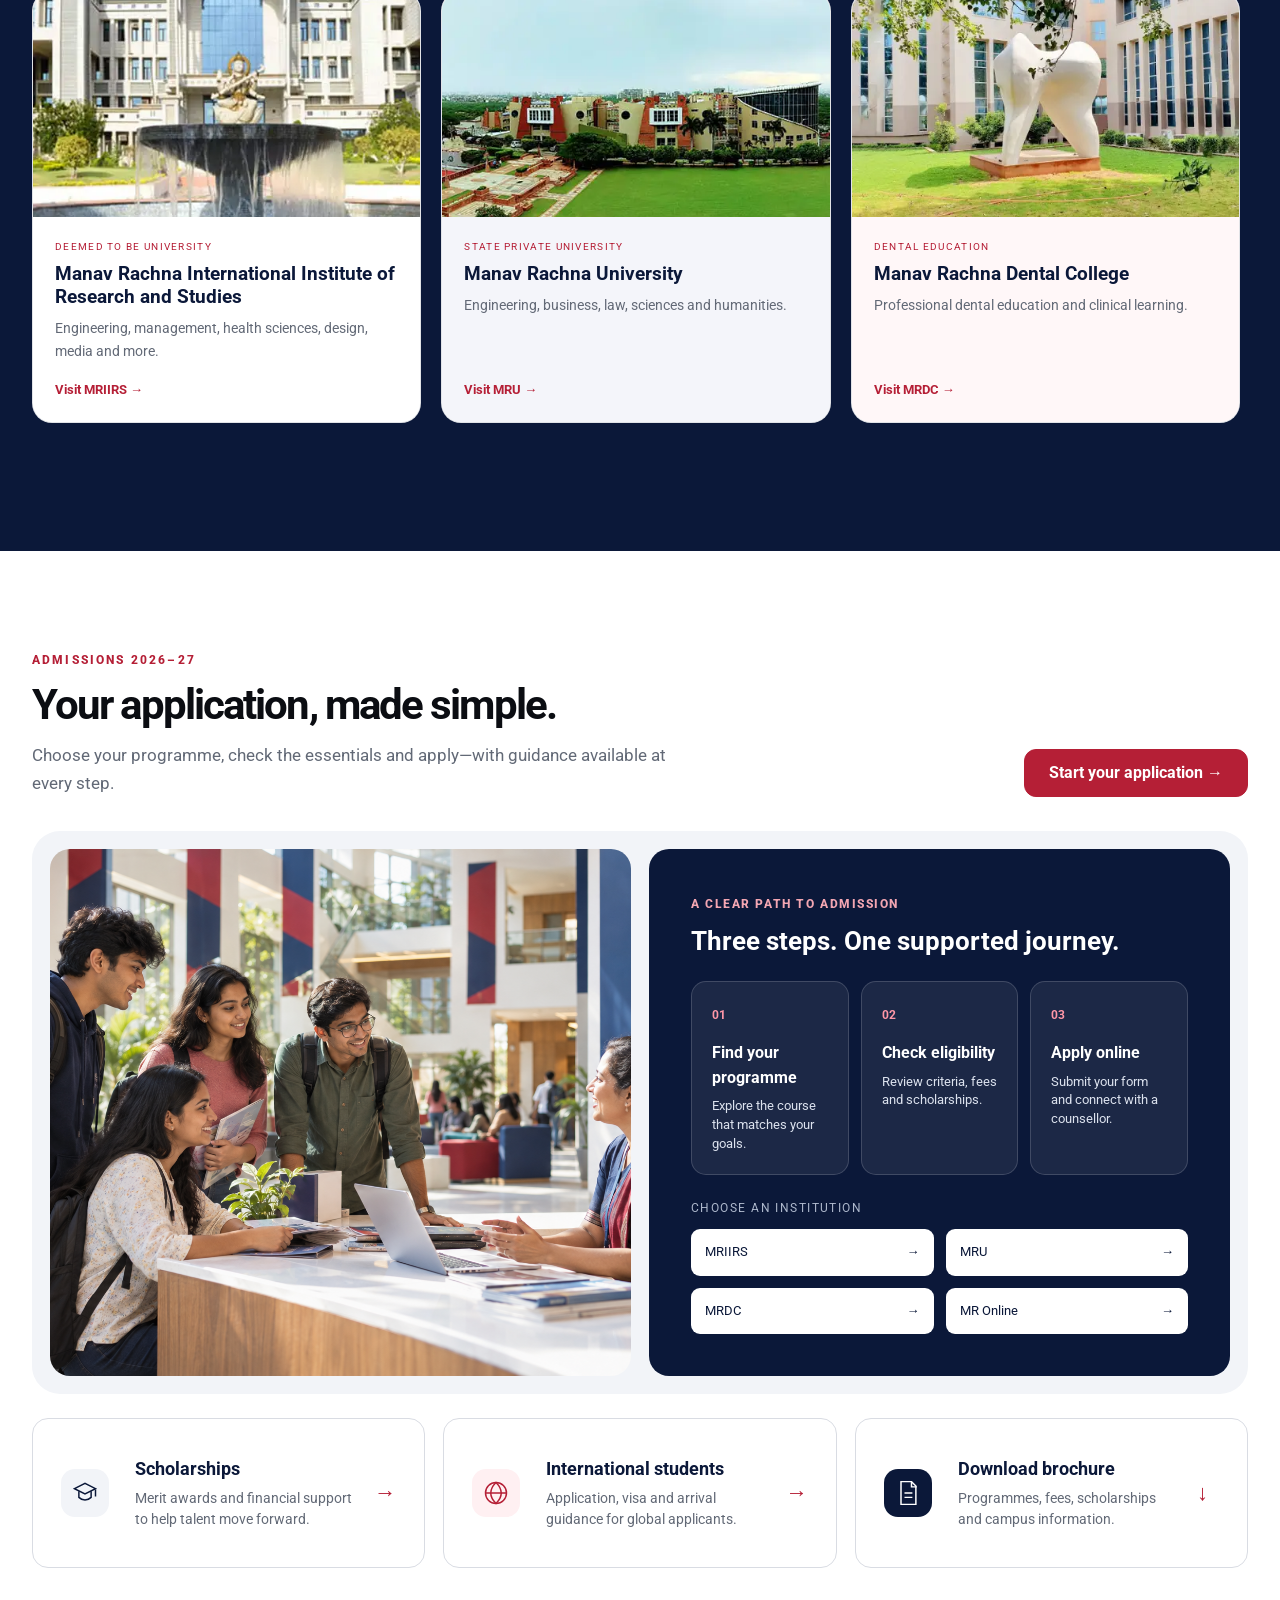
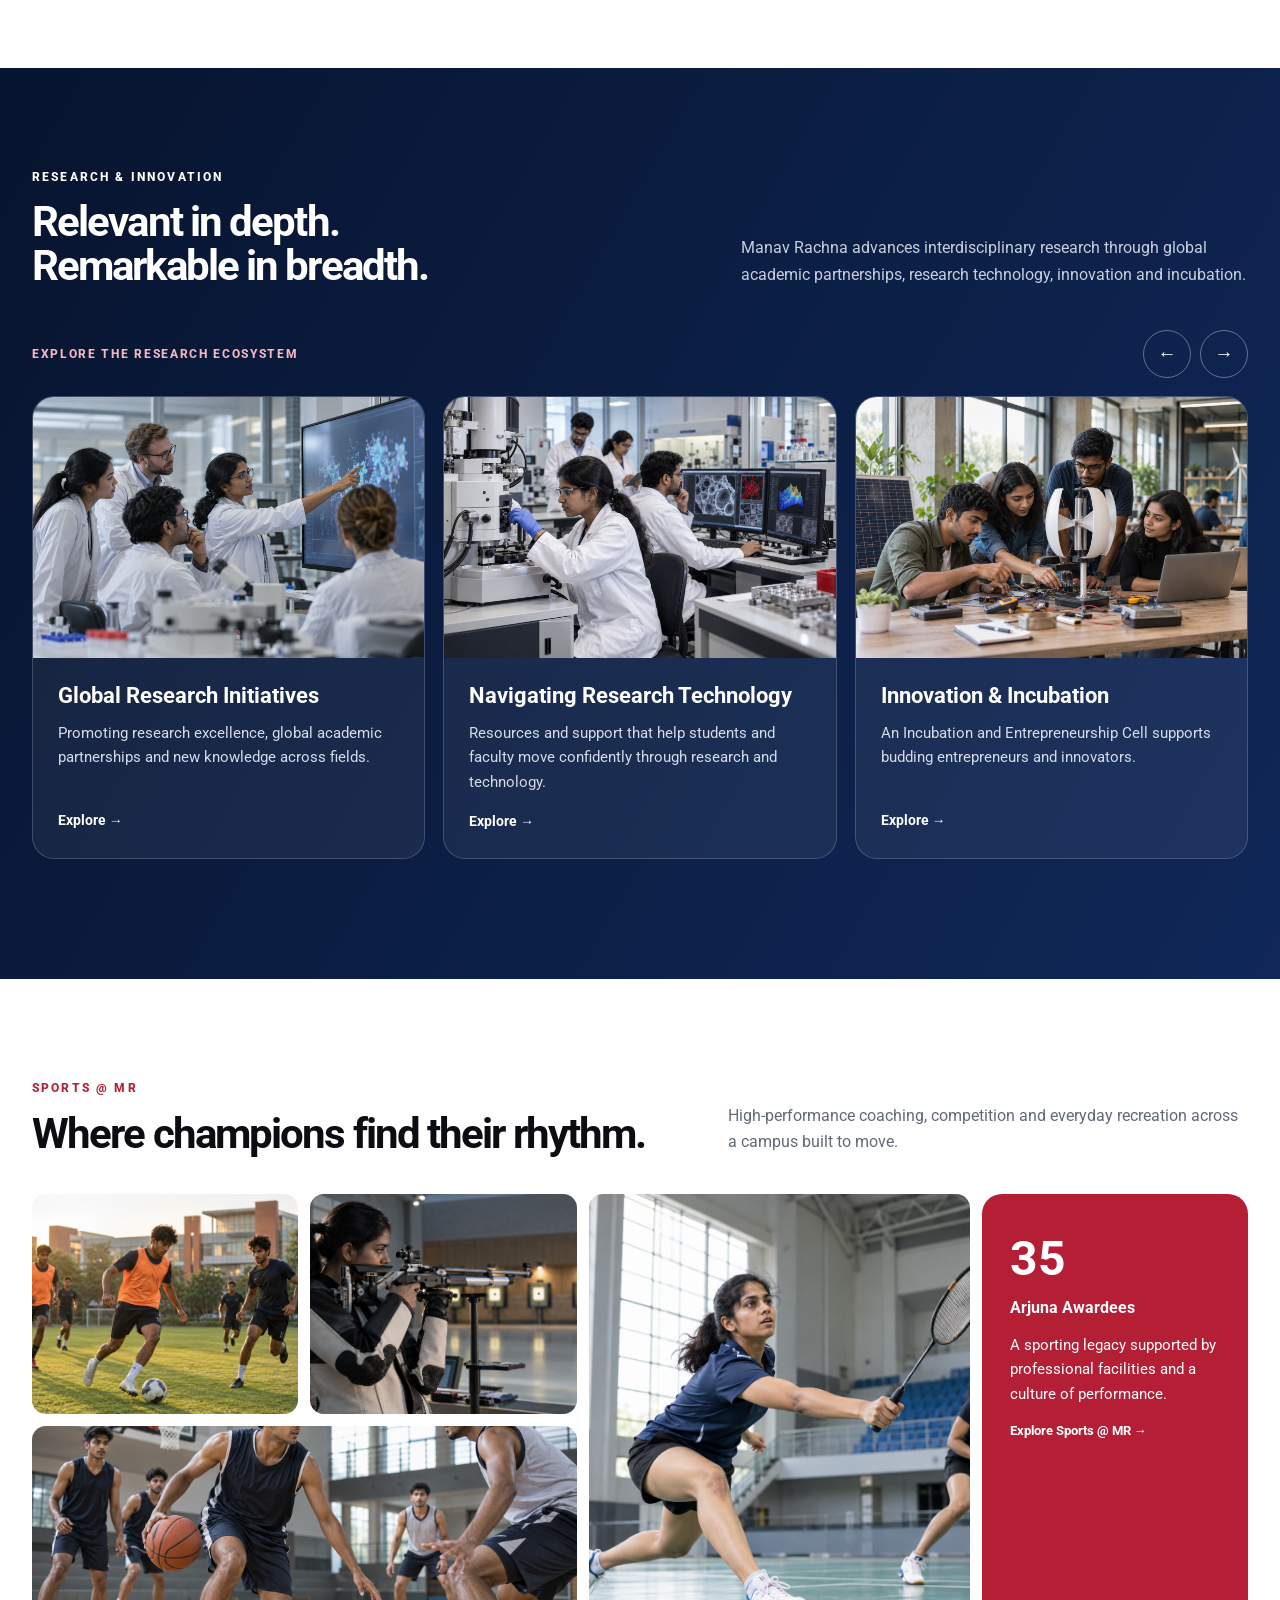
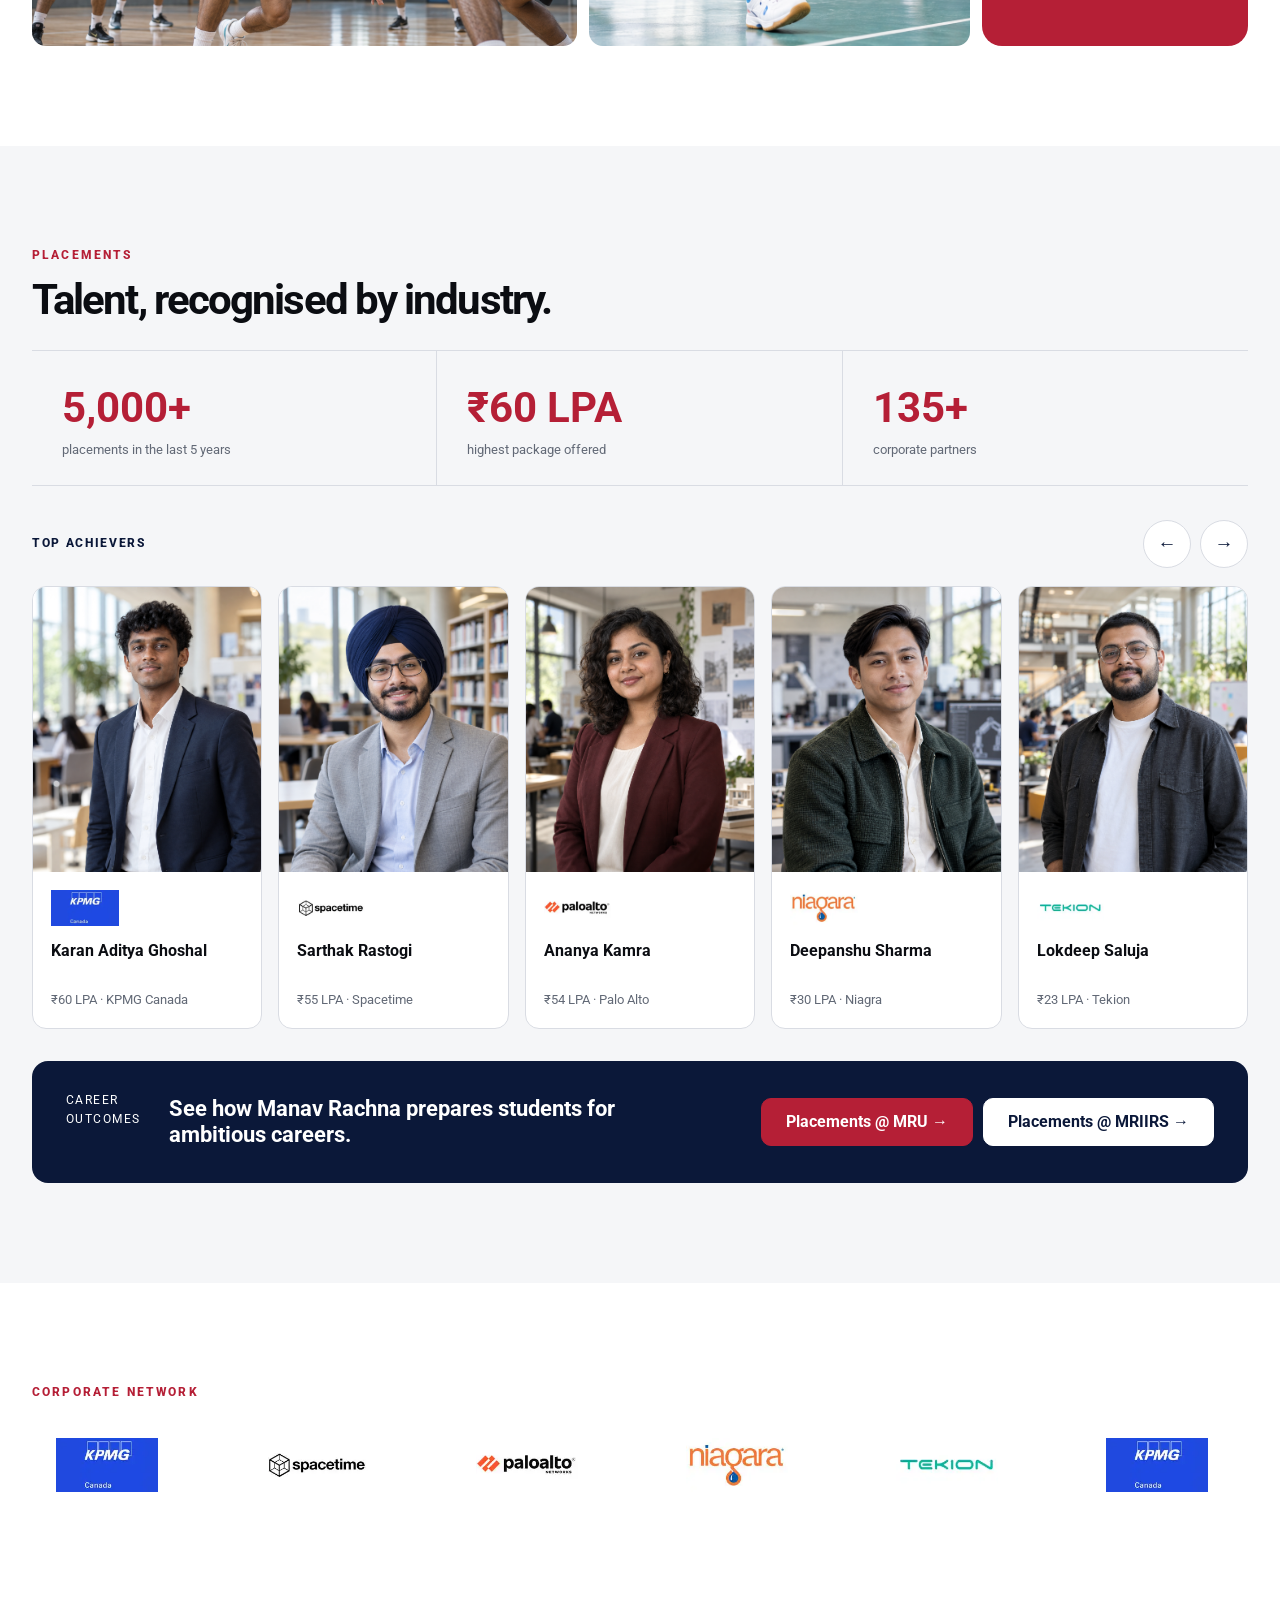
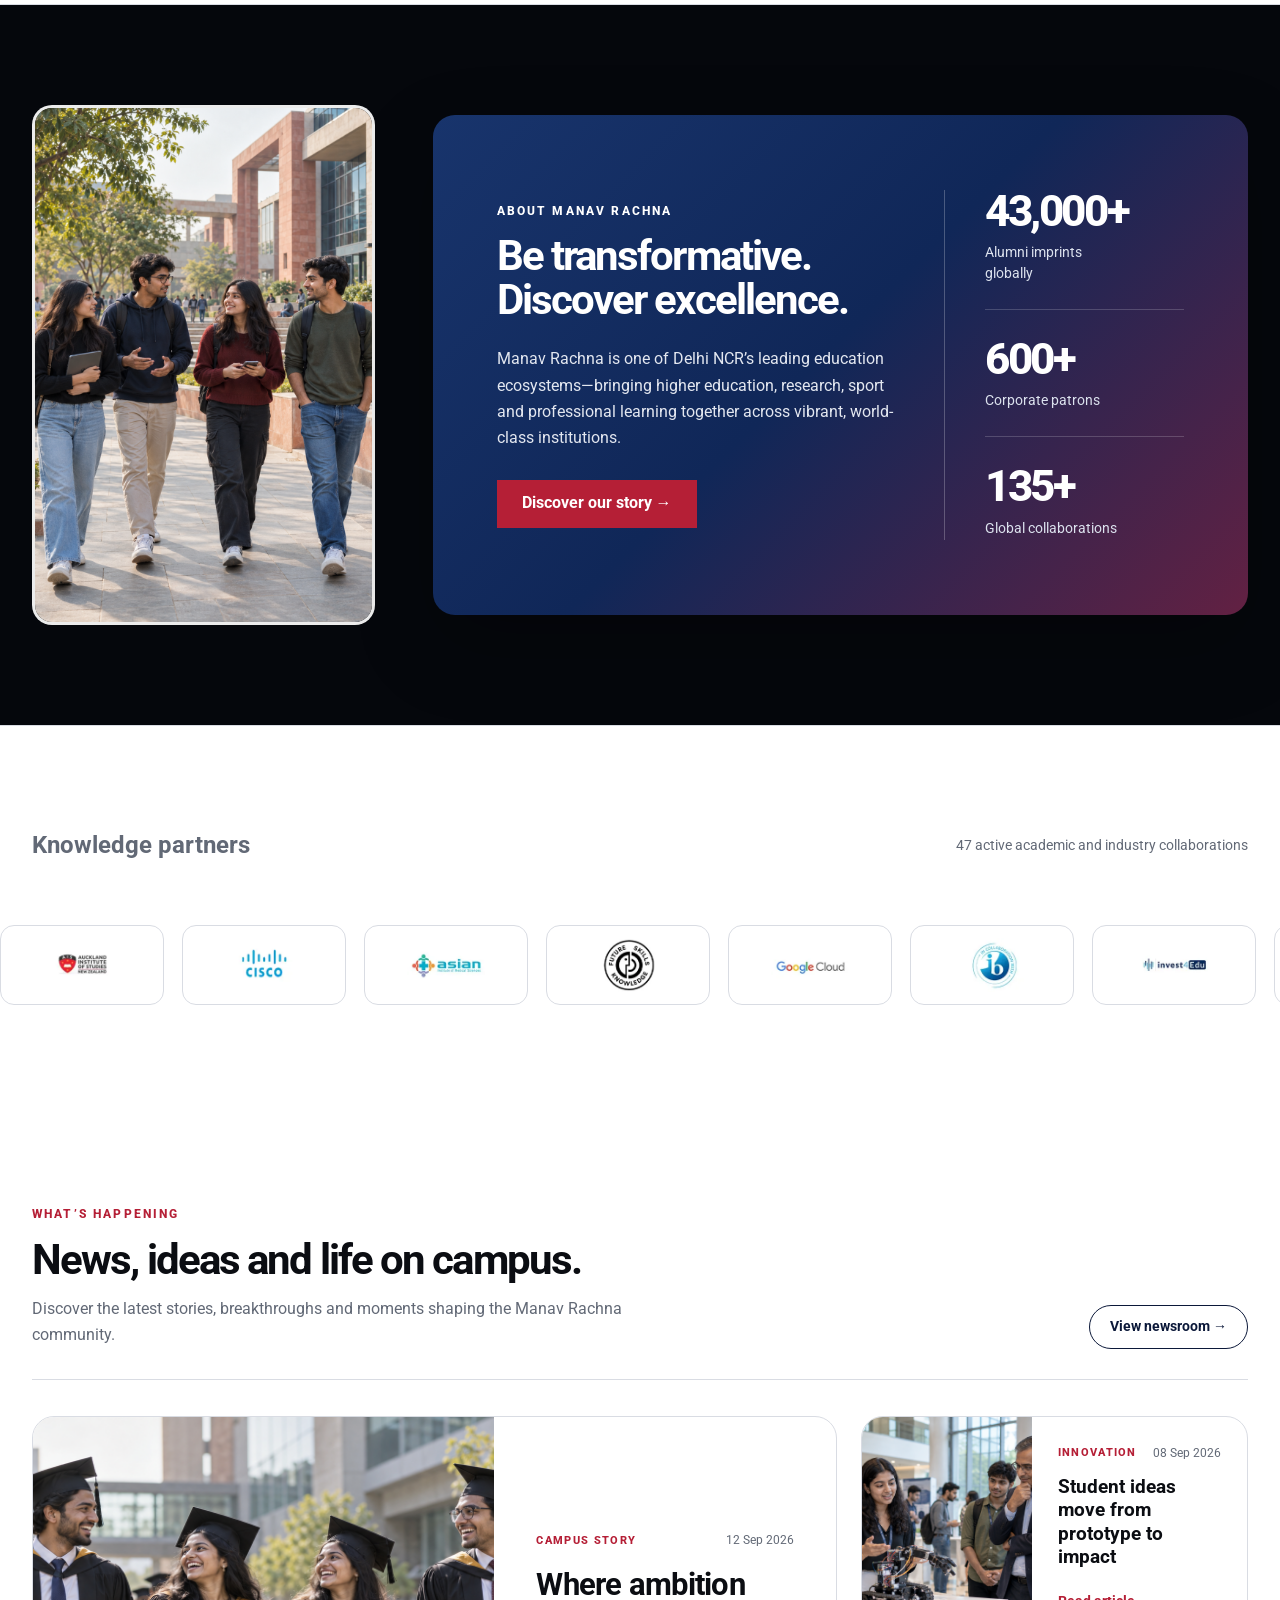
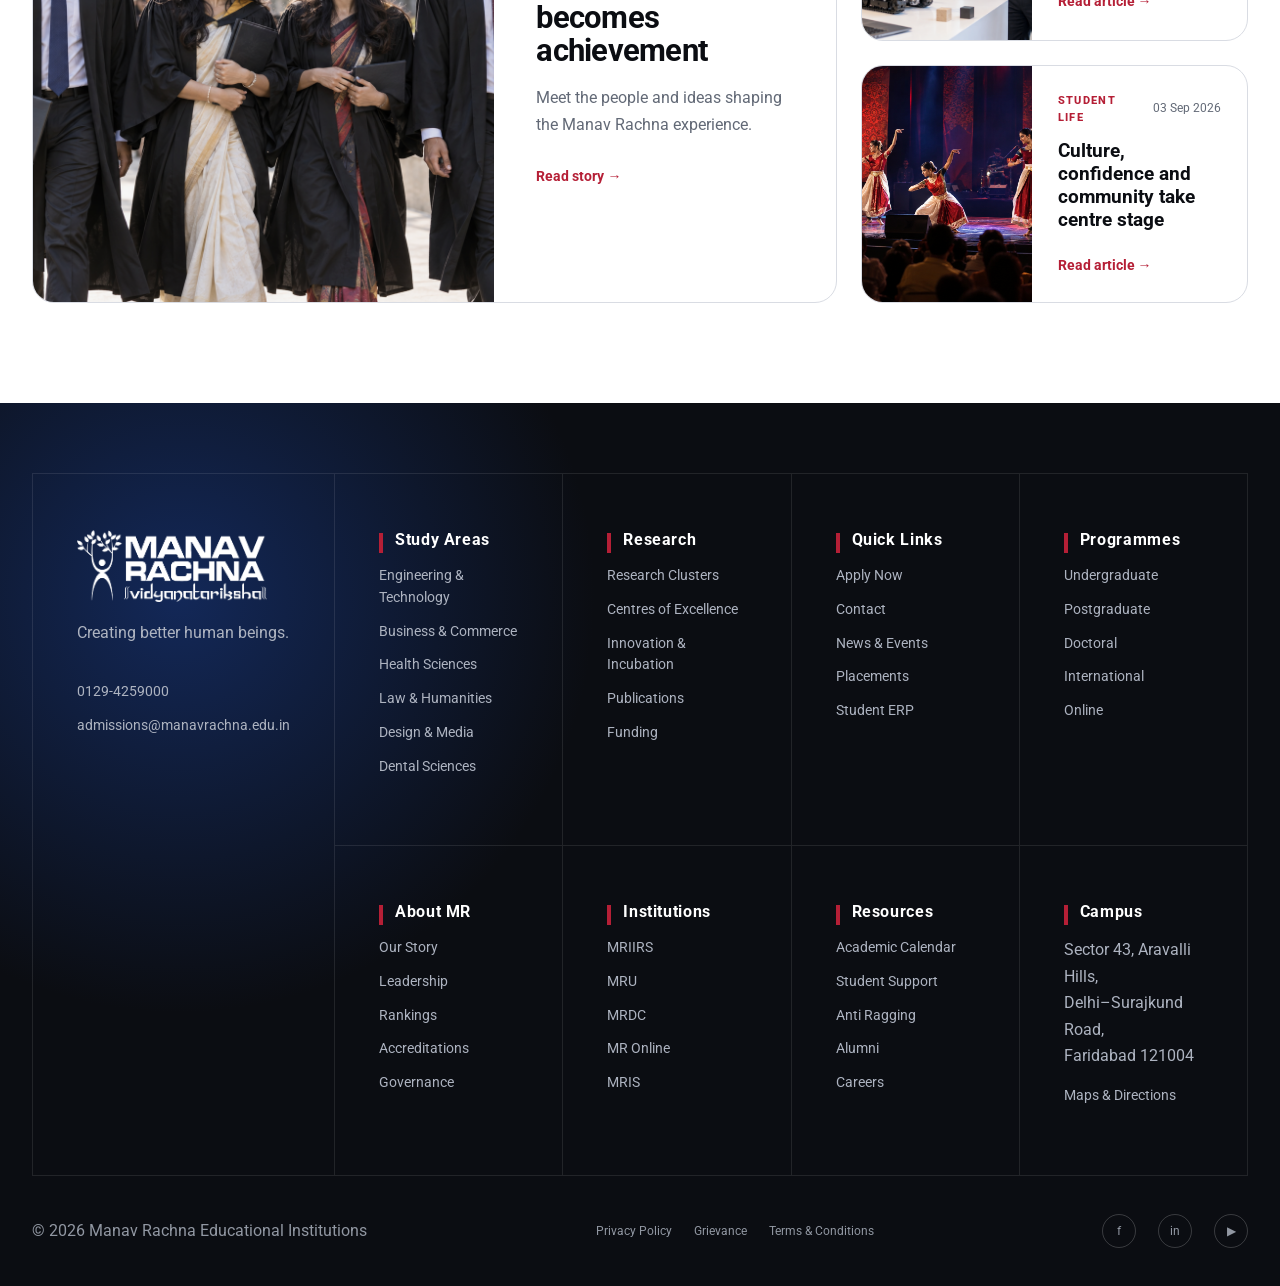
==== commit b3731a02: "Refine homepage typography and news section" ====
--- a/index.html
+++ b/index.html
@@ -826,6 +826,7 @@
 <div>
 <span class="eyebrow">What’s happening</span>
 <h2>News, ideas and life on campus.</h2>
+<p>Discover the latest stories, breakthroughs and moments shaping the Manav Rachna community.</p>
 </div>
 <a class="text-link" href="#">View newsroom →</a>
 </div>
@@ -833,7 +834,7 @@
 <article class="happening-lead">
 <img src="assets/generated-2026/news-convocation.png" alt="Graduates celebrating together on campus">
 <div>
-<span>Campus story</span>
+<div class="story-meta"><span>Campus story</span><time datetime="2026-09-12">12 Sep 2026</time></div>
 <h3>Where ambition becomes achievement</h3>
 <p>Meet the people and ideas shaping the Manav Rachna experience.</p>
 <a href="#">Read story →</a>
@@ -843,7 +844,7 @@
 <article>
 <img src="assets/generated-2026/news-innovation.png" alt="Students demonstrating a robotics prototype">
 <div>
-<span>Innovation</span>
+<div class="story-meta"><span>Innovation</span><time datetime="2026-09-08">08 Sep 2026</time></div>
 <h3>Student ideas move from prototype to impact</h3>
 <a href="#">Read article →</a>
 </div>
@@ -851,7 +852,7 @@
 <article>
 <img src="assets/generated-2026/news-culture.png" alt="Students performing at a university cultural festival">
 <div>
-<span>Student life</span>
+<div class="story-meta"><span>Student life</span><time datetime="2026-09-03">03 Sep 2026</time></div>
 <h3>Culture, confidence and community take centre stage</h3>
 <a href="#">Read article →</a>
 </div>
--- a/styles.css
+++ b/styles.css
@@ -197,3 +197,38 @@
 .footer-bottom{padding:30px 0;min-height:110px}
 @media(max-width:1200px){.notice-scroller article{flex-basis:calc((100% - 18px)/2)}.about-impact{grid-template-columns:.7fr 1.3fr;gap:30px}.about-impact-panel{grid-template-columns:1fr;padding:46px}.about-impact-stats{grid-template-columns:repeat(3,1fr);padding:28px 0 0;border-left:0;border-top:1px solid rgba(255,255,255,.24);gap:18px}.about-impact-stats div{padding:0;border:0}.about-impact-photo{height:560px}.sports-mosaic{grid-template-columns:repeat(3,1fr)}.sports-copy{grid-column:1;grid-row:1}.sports-mosaic figure:nth-of-type(1){grid-column:2;grid-row:1}.sports-mosaic .sports-fresh{grid-column:1;grid-row:2}.sports-mosaic figure.tall{grid-column:3;grid-row:1/3}.sports-mosaic figure:nth-of-type(4){grid-column:2;grid-row:2}}
 @media(max-width:760px){.section,.section-sm{padding:72px 0}.notice-scroller article{flex-basis:84vw}.hero-promo{grid-template-columns:84px 1fr}.hero-promo-mark{height:78px;font-size:1.5rem}.sports-mosaic{grid-template-columns:1fr 1fr;grid-template-rows:180px 180px 230px}.sports-copy{grid-column:1/3;grid-row:1}.sports-mosaic figure:nth-of-type(1){grid-column:1;grid-row:2}.sports-mosaic .sports-fresh{grid-column:2;grid-row:2}.sports-mosaic figure.tall{grid-column:1/3;grid-row:3}.sports-mosaic figure:nth-of-type(4){display:none}.about{padding:72px 0 0}.about-impact{grid-template-columns:1fr;gap:22px}.about-impact-photo{height:330px}.about-impact-panel{min-height:0;padding:34px 24px;gap:28px}.about-impact-stats{grid-template-columns:1fr;gap:18px;padding-top:24px}.about-impact-stats div{display:grid;grid-template-columns:130px 1fr;align-items:end}.about-impact-stats b{font-size:2.35rem}.about-impact-stats span{margin:0}.about .knowledge{margin-top:72px;padding:72px 0}footer{padding-top:44px}.footer-grid>div{padding:38px 24px}.footer-bottom{padding-bottom:95px}}
+
+/* Unified type scale and editorial news refinement */
+:root{--type-section:clamp(2.25rem,3.3vw,3.55rem);--type-card:clamp(1.15rem,1.45vw,1.45rem);--type-body:1rem;--type-label:.75rem}
+body{font-size:var(--type-body)}
+h2,.section-head h2,.split-head h2,.placement-top h2{font-size:var(--type-section);line-height:1.04}
+.eyebrow,.research-carousel-head>span,.placement-track-head>span{font-size:var(--type-label)}
+.section-head>p,.section-head>div>p,.split-head p,.research-head p{font-size:var(--type-body);line-height:1.65}
+.about-impact-stats b{font-weight:800}
+.happening{background:#fff}
+.happening .section-head{align-items:flex-end;border-bottom:1px solid var(--line);padding-bottom:30px;margin-bottom:36px}
+.happening .section-head>div{max-width:780px}
+.happening .section-head h2{margin-bottom:14px}
+.happening .section-head p{max-width:650px;margin:0;color:var(--muted)}
+.happening .section-head>.text-link{display:inline-flex;align-items:center;min-height:44px;padding:0 20px;border:1px solid var(--navy);border-radius:999px;color:var(--navy);transition:.25s var(--ease)}
+.happening .section-head>.text-link:hover{background:var(--navy);color:#fff;transform:translateY(-2px)}
+.happening-layout{grid-template-columns:minmax(0,1.35fr) minmax(320px,.65fr);gap:24px}
+.happening-lead,.happening-list article{border:1px solid var(--line);border-radius:22px;box-shadow:none;transition:transform .35s var(--ease),border-color .35s var(--ease)}
+.happening-lead{display:grid;grid-template-columns:1.15fr .85fr;min-height:470px}
+.happening-lead>img{height:100%;min-height:470px}
+.happening-lead>div{display:flex;flex-direction:column;justify-content:center;padding:42px}
+.happening-lead h3{font-size:clamp(1.75rem,2.4vw,2.5rem);line-height:1.08;letter-spacing:-.025em;margin:18px 0}
+.happening-lead p{font-size:var(--type-body);margin-bottom:28px}
+.happening-list{gap:24px}
+.happening-list article{grid-template-columns:170px 1fr;min-height:223px}
+.happening-list article>img{min-height:223px}
+.happening-list article>div{display:flex;flex-direction:column;justify-content:center;padding:26px}
+.happening-list h3{font-size:var(--type-card);line-height:1.25;margin:14px 0 22px}
+.story-meta{display:flex;align-items:center;justify-content:space-between;gap:14px}
+.story-meta time{font-size:.75rem;color:var(--muted);white-space:nowrap}
+.happening-lead:hover,.happening-list article:hover{transform:translateY(-5px);border-color:#b8bdc8}
+.happening-lead img,.happening-list img{transition:transform .6s var(--ease)}
+.happening-lead:hover img,.happening-list article:hover img{transform:scale(1.025)}
+@media(max-width:1200px){.happening-lead{grid-template-columns:1.05fr .95fr}.happening-list article{grid-template-columns:150px 1fr}}
+@media(max-width:900px){.happening-layout{grid-template-columns:1fr}.happening-list{grid-template-columns:1fr 1fr}.happening-list article{grid-template-columns:1fr}.happening-list article>img{height:190px;min-height:0}}
+@media(max-width:760px){:root{--type-section:2.2rem}.happening .section-head{align-items:flex-start;padding-bottom:24px}.happening-lead{grid-template-columns:1fr;min-height:0}.happening-lead>img{height:240px;min-height:0}.happening-lead>div{padding:28px 24px}.happening-list{grid-template-columns:1fr}.happening-list article{grid-template-columns:120px 1fr;min-height:150px}.happening-list article>img{height:100%;min-height:150px}.happening-list article>div{padding:20px}.story-meta{align-items:flex-start;flex-direction:column;gap:4px}}
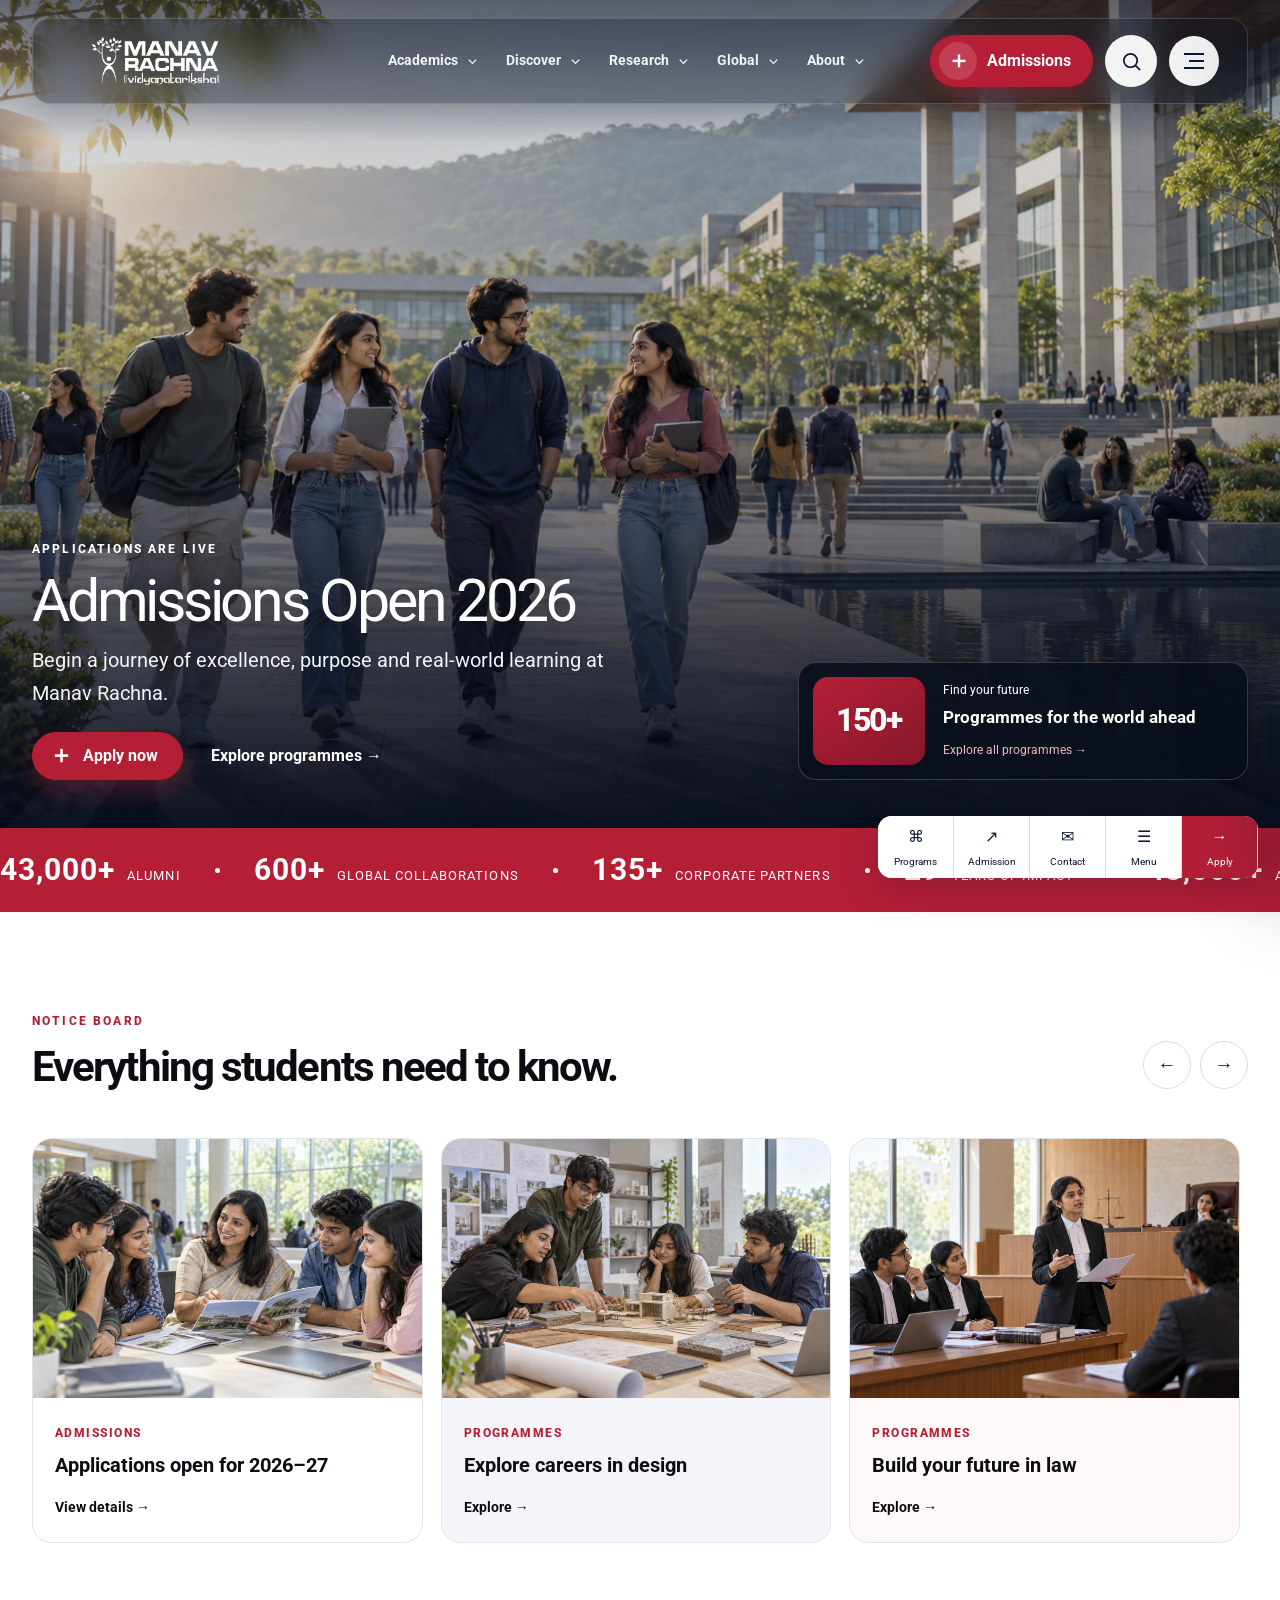
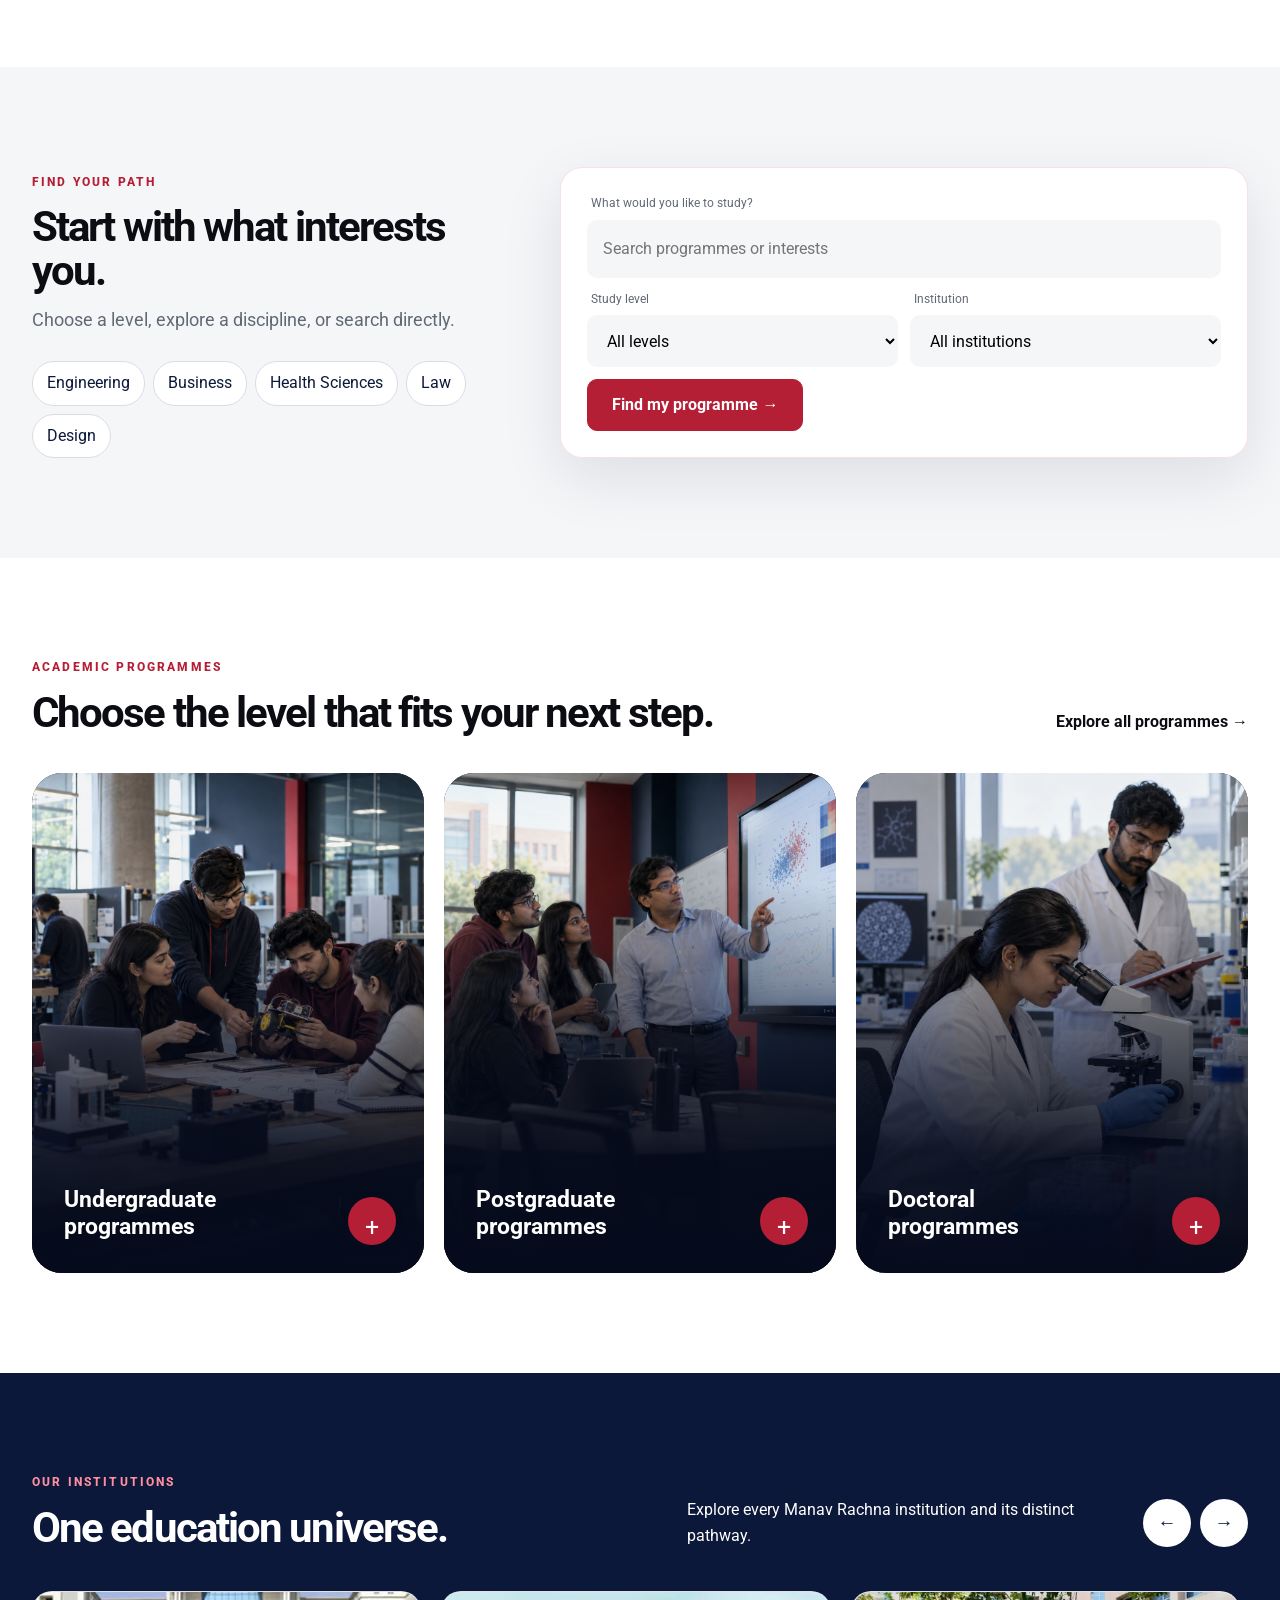
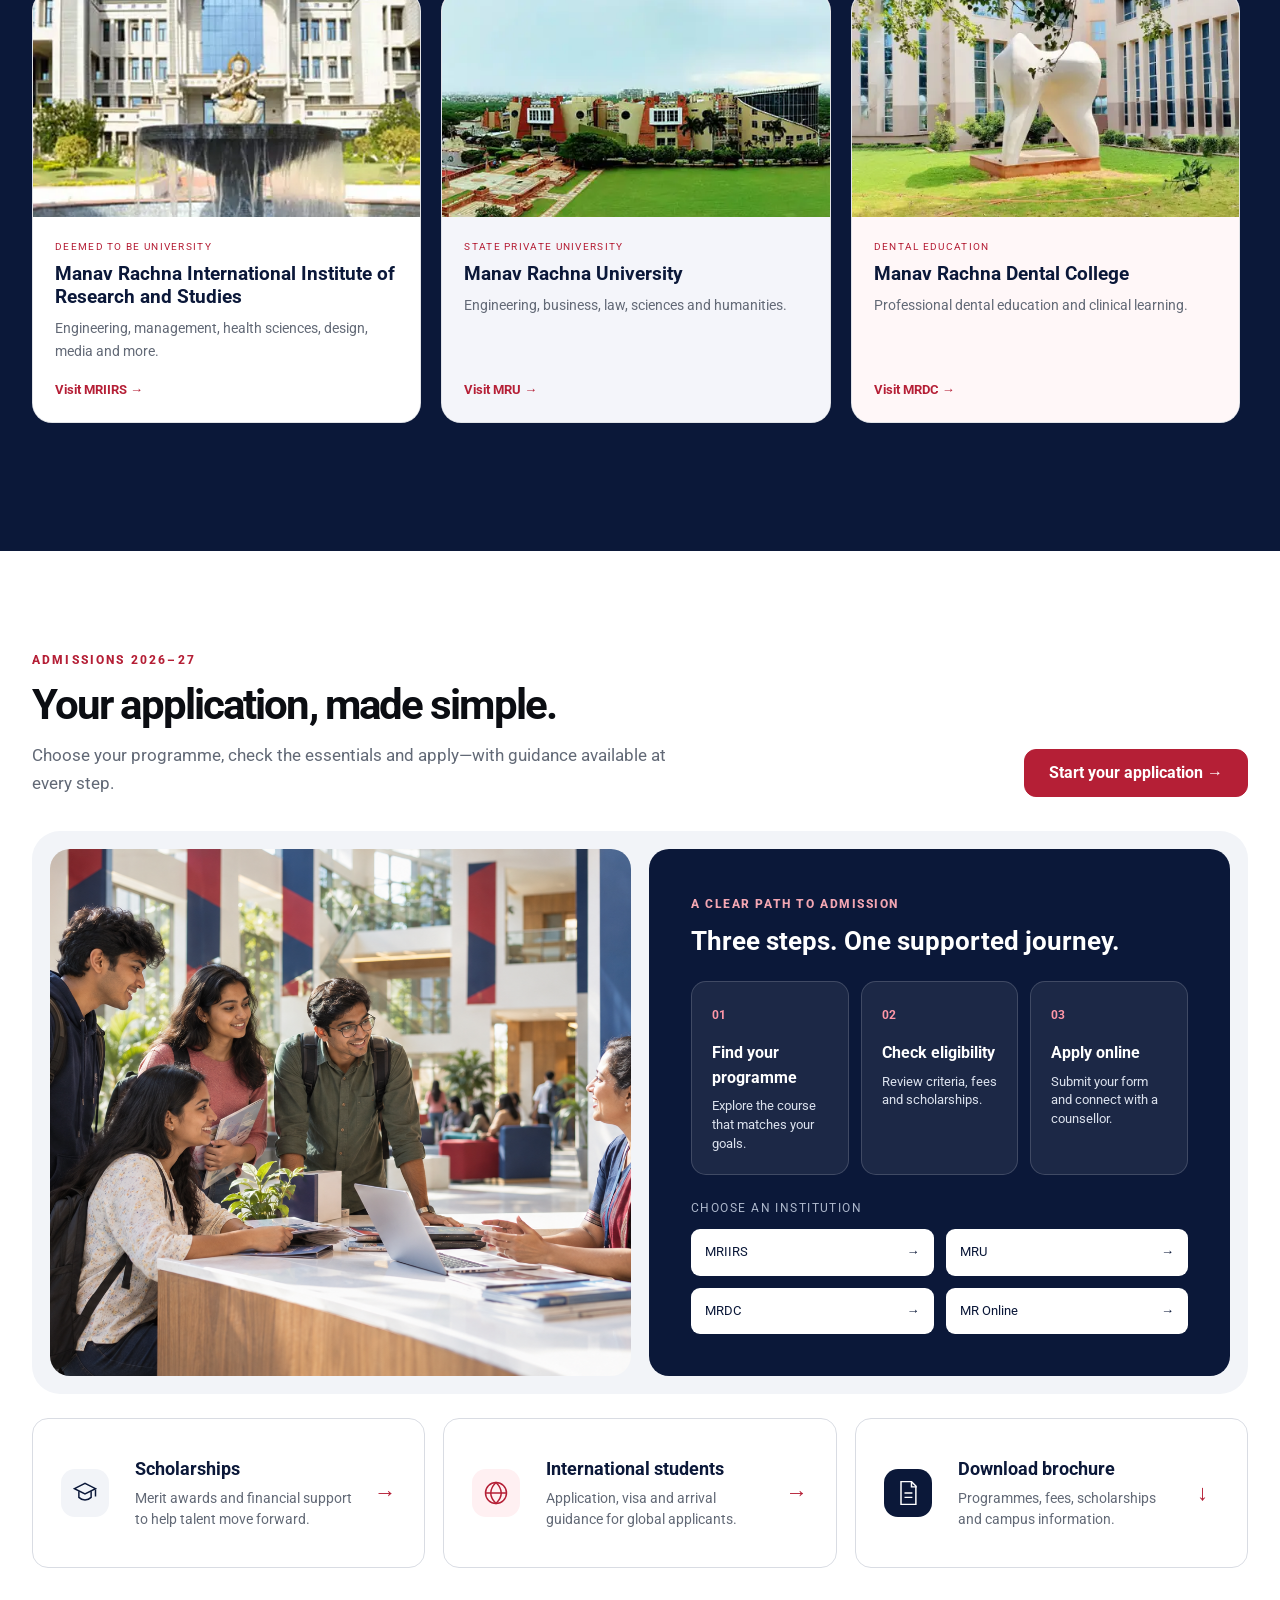
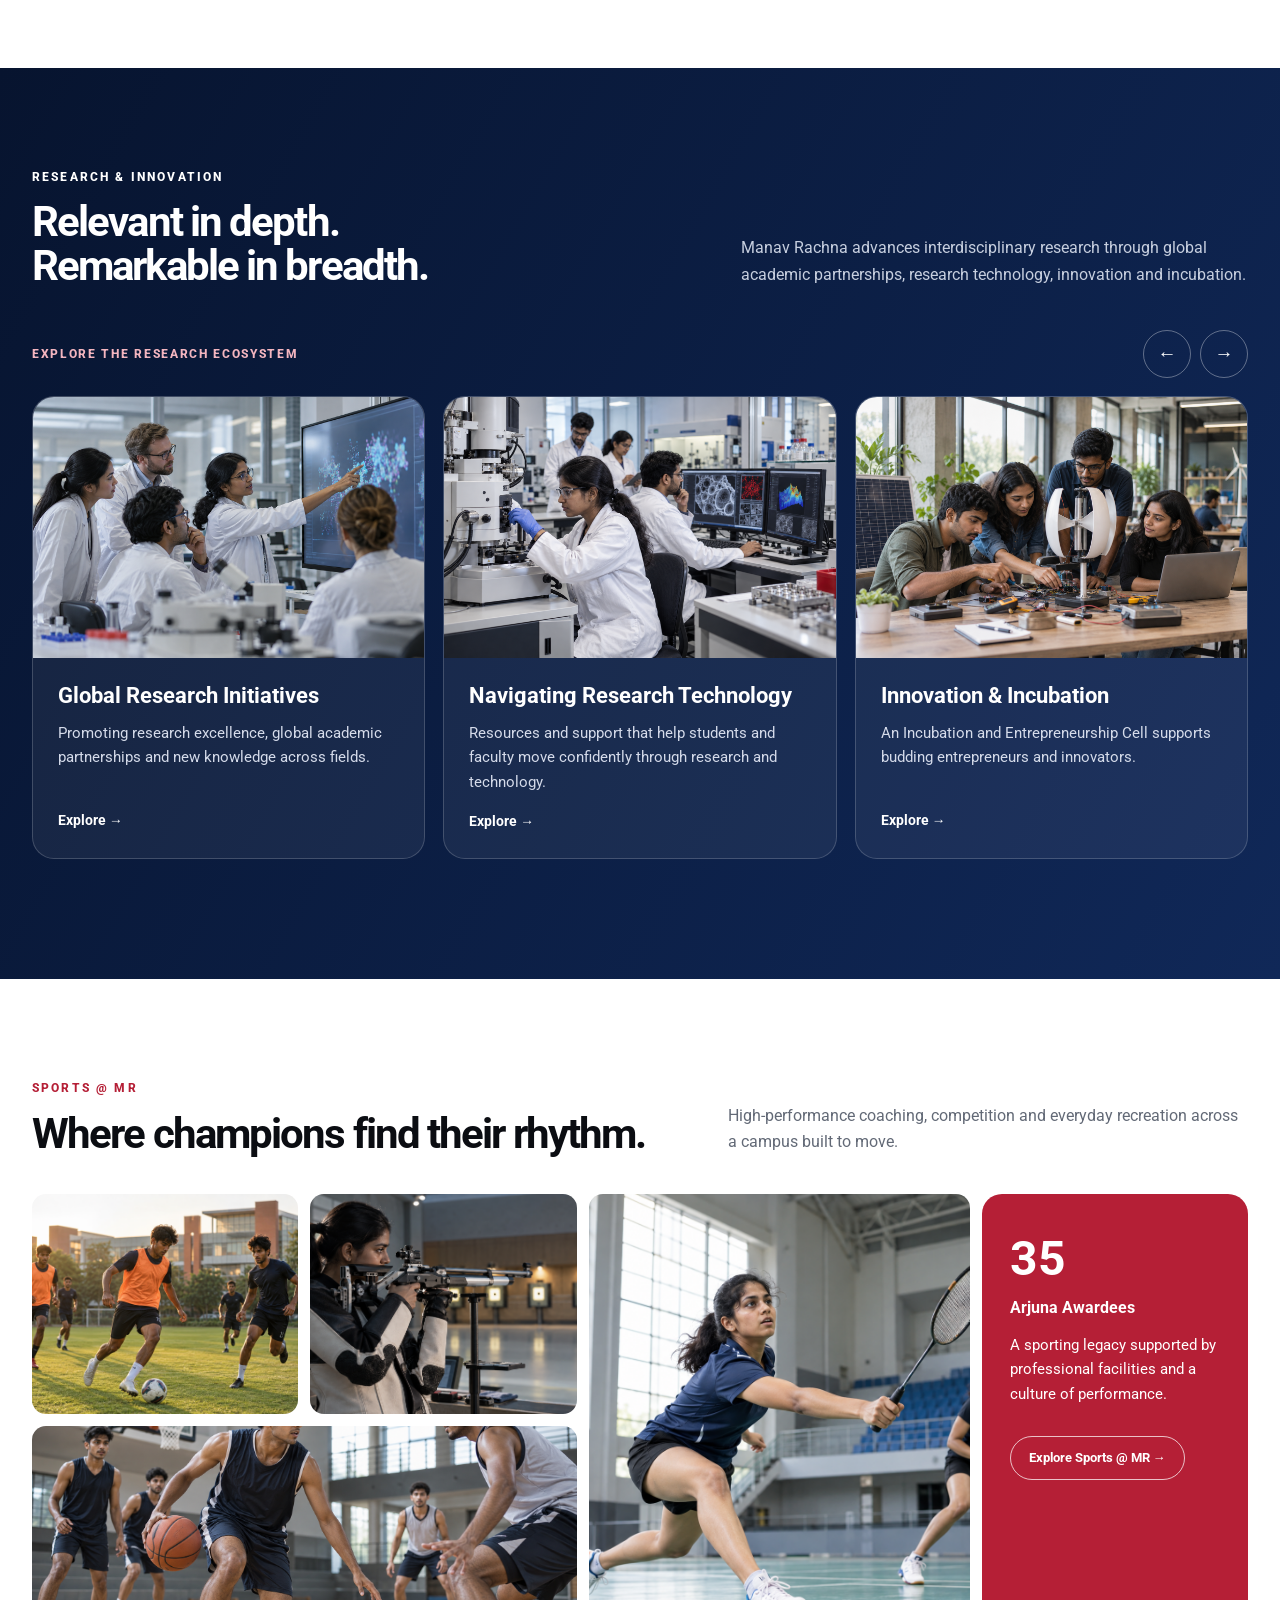
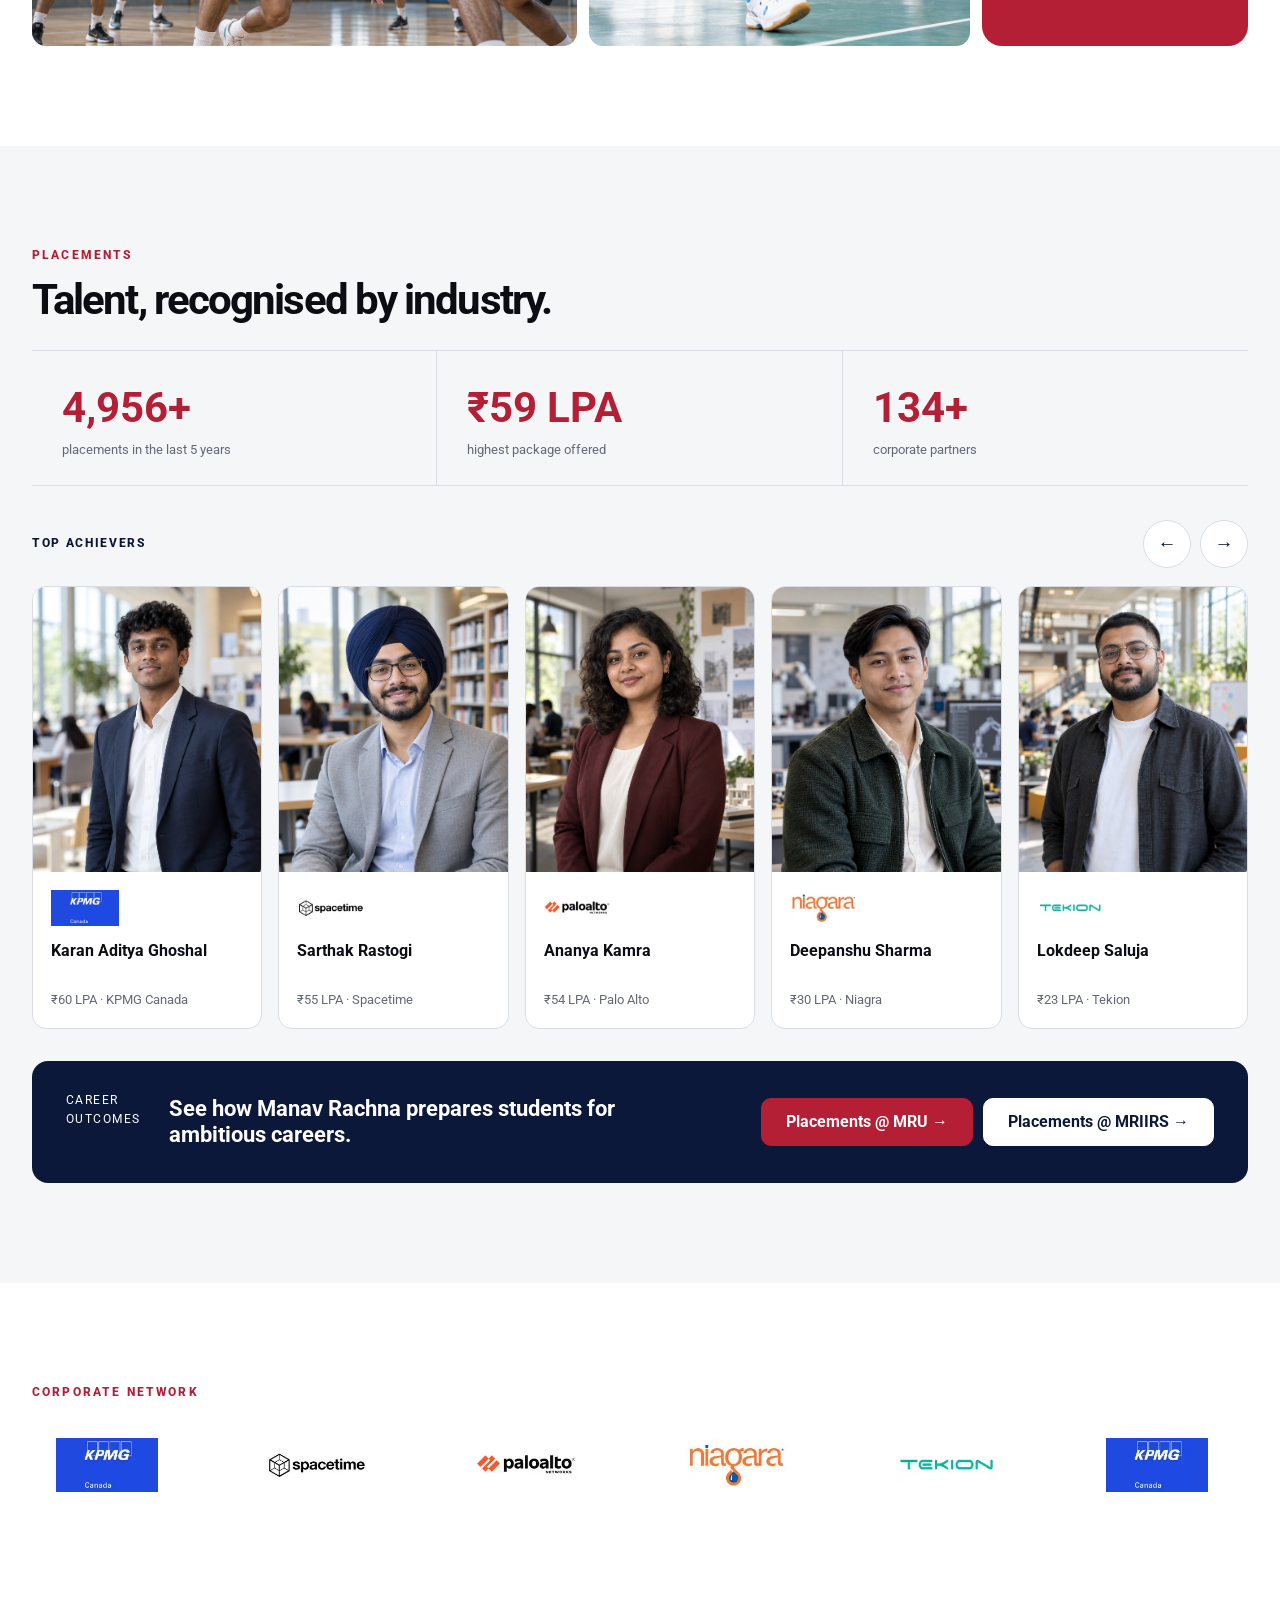
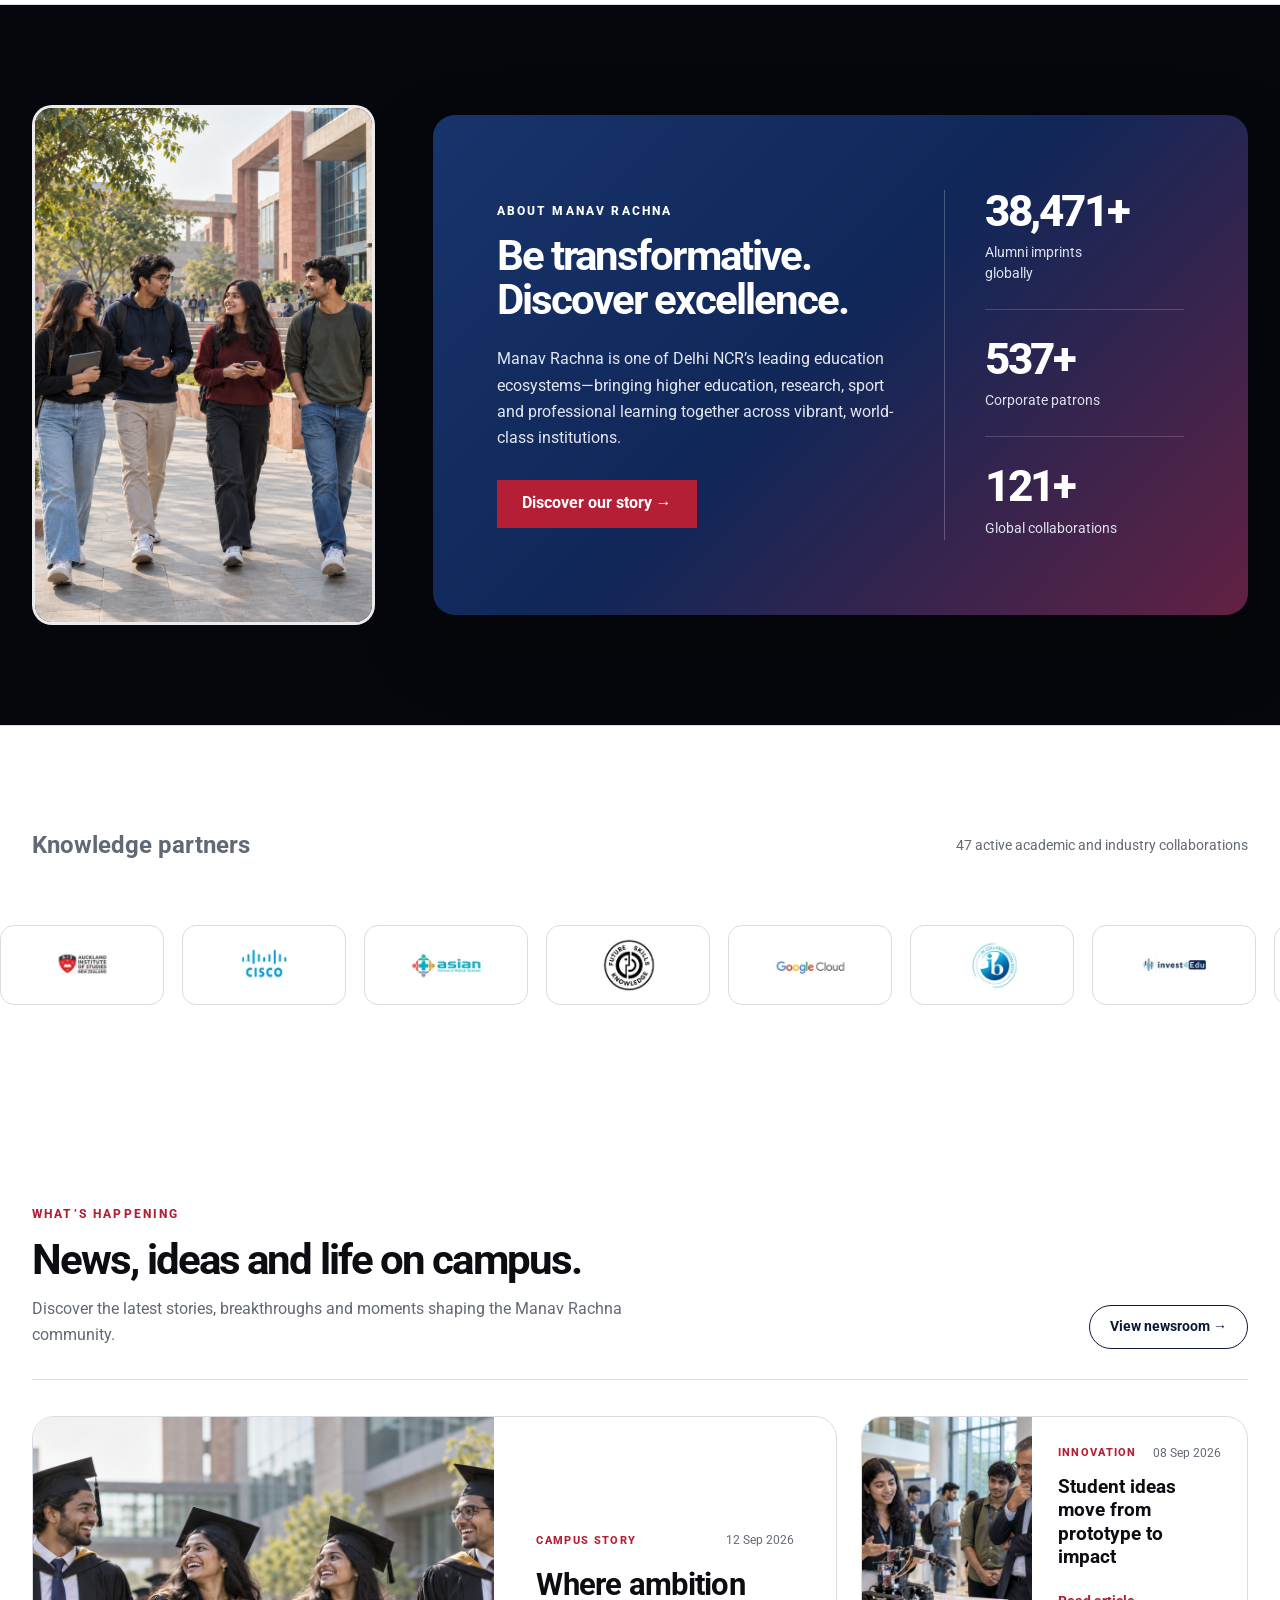
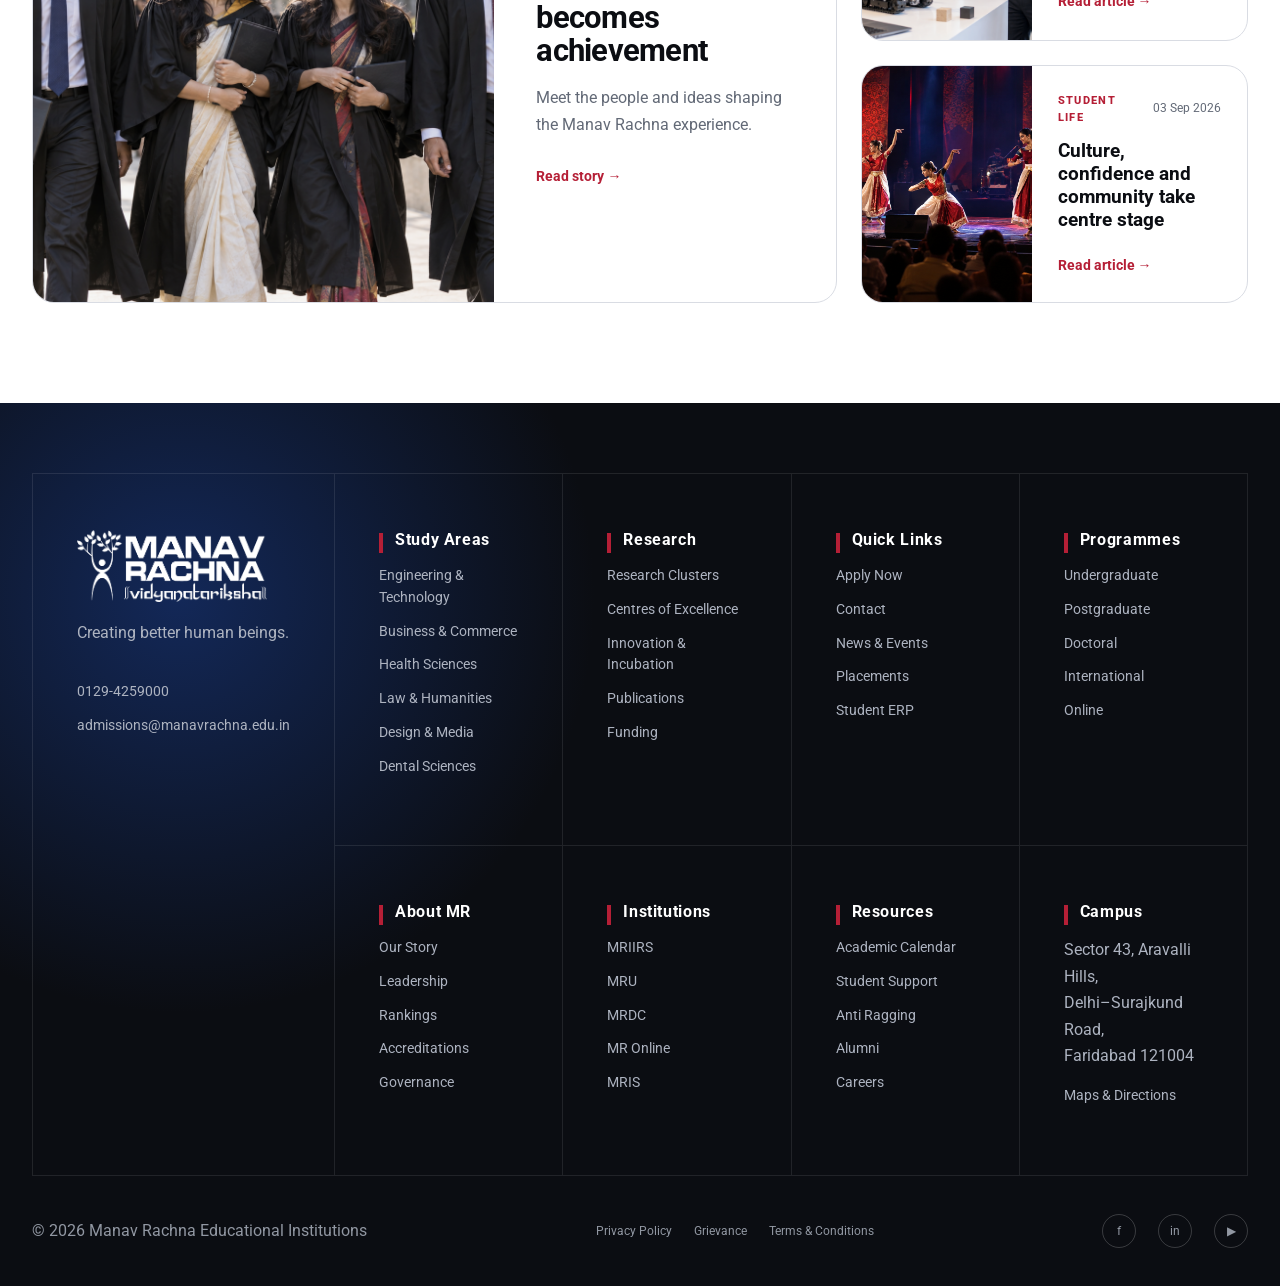
==== commit a72c568f: "Improve navigation hover search and sports CTA" ====
--- a/index.html
+++ b/index.html
@@ -653,7 +653,7 @@
 <b data-count="35">0</b>
 <span>Arjuna Awardees</span>
 <p>A sporting legacy supported by professional facilities and a culture of performance.</p>
-<a href="#">Explore Sports @ MR →</a>
+<a class="sports-cta" href="#sports">Explore Sports @ MR →</a>
 </article>
 <figure>
 <img src="assets/generated-2026/sports-football.png" alt="University football team training at golden hour">
--- a/styles.css
+++ b/styles.css
@@ -232,3 +232,27 @@
 @media(max-width:1200px){.happening-lead{grid-template-columns:1.05fr .95fr}.happening-list article{grid-template-columns:150px 1fr}}
 @media(max-width:900px){.happening-layout{grid-template-columns:1fr}.happening-list{grid-template-columns:1fr 1fr}.happening-list article{grid-template-columns:1fr}.happening-list article>img{height:190px;min-height:0}}
 @media(max-width:760px){:root{--type-section:2.2rem}.happening .section-head{align-items:flex-start;padding-bottom:24px}.happening-lead{grid-template-columns:1fr;min-height:0}.happening-lead>img{height:240px;min-height:0}.happening-lead>div{padding:28px 24px}.happening-list{grid-template-columns:1fr}.happening-list article{grid-template-columns:120px 1fr;min-height:150px}.happening-list article>img{height:100%;min-height:150px}.happening-list article>div{padding:20px}.story-meta{align-items:flex-start;flex-direction:column;gap:4px}}
+
+/* Notice Board card interaction */
+.notice-scroller article{position:relative;transition:transform .42s var(--ease),border-color .42s var(--ease),box-shadow .42s var(--ease)}
+.notice-scroller article:after{content:"";position:absolute;left:0;right:0;bottom:0;height:3px;background:var(--red);transform:scaleX(0);transform-origin:left;transition:transform .42s var(--ease)}
+.notice-scroller article img{transition:transform .6s var(--ease),filter .42s var(--ease)}
+.notice-scroller article:hover,.notice-scroller article:focus-within{transform:translateY(-8px);border-color:rgba(181,31,54,.42);box-shadow:0 18px 38px rgba(11,24,57,.14)!important}
+.notice-scroller article:hover:after,.notice-scroller article:focus-within:after{transform:scaleX(1)}
+.notice-scroller article:hover img,.notice-scroller article:focus-within img{transform:scale(1.045);filter:saturate(1.06)}
+.notice-scroller article a{display:inline-flex;transition:color .25s var(--ease),transform .25s var(--ease)}
+.notice-scroller article a:hover{transform:translateX(5px);color:var(--red2)}
+@media(prefers-reduced-motion:reduce){.notice-scroller article,.notice-scroller article:after,.notice-scroller article img,.notice-scroller article a{transition:none!important}}
+
+/* Hover navigation, functional search cue and outlined sports CTA */
+@media(min-width:1101px){.desktop-nav button{position:relative}.desktop-nav button:after{content:"";position:absolute;left:14px;right:14px;bottom:14px;height:2px;background:var(--red);transform:scaleX(0);transform-origin:left;transition:transform .25s var(--ease)}.desktop-nav button:hover:after,.desktop-nav button.active:after{transform:scaleX(1)}}
+.finder-result{margin:12px 0 0;color:var(--red);font-size:.85rem;font-weight:700}
+.sports-cta{display:inline-flex!important;align-items:center;justify-content:center;margin-top:18px;padding:11px 18px;border:1px solid rgba(255,255,255,.72);border-radius:999px;color:#fff;font-size:.85rem;font-weight:700;transition:background .25s var(--ease),color .25s var(--ease),transform .25s var(--ease)}
+.sports-cta:hover{background:#fff;color:var(--navy);transform:translateY(-2px)}
+
+/* Viewport-triggered section transitions */
+.reveal-ready .scroll-reveal{opacity:0;transform:translate3d(0,34px,0);transition:opacity .75s var(--ease) var(--reveal-delay,0ms),transform .85s var(--ease) var(--reveal-delay,0ms);will-change:opacity,transform}
+.reveal-ready .scroll-reveal.is-revealed{opacity:1;transform:translate3d(0,0,0);will-change:auto}
+.reveal-ready .institution-card.scroll-reveal,.reveal-ready .academic-card.scroll-reveal,.reveal-ready .sports-mosaic>*.scroll-reveal{transform:translate3d(0,24px,0) scale(.975)}
+.reveal-ready .institution-card.scroll-reveal.is-revealed,.reveal-ready .academic-card.scroll-reveal.is-revealed,.reveal-ready .sports-mosaic>*.scroll-reveal.is-revealed{transform:translate3d(0,0,0) scale(1)}
+@media(prefers-reduced-motion:reduce){.scroll-reveal{opacity:1!important;transform:none!important;transition:none!important}}
